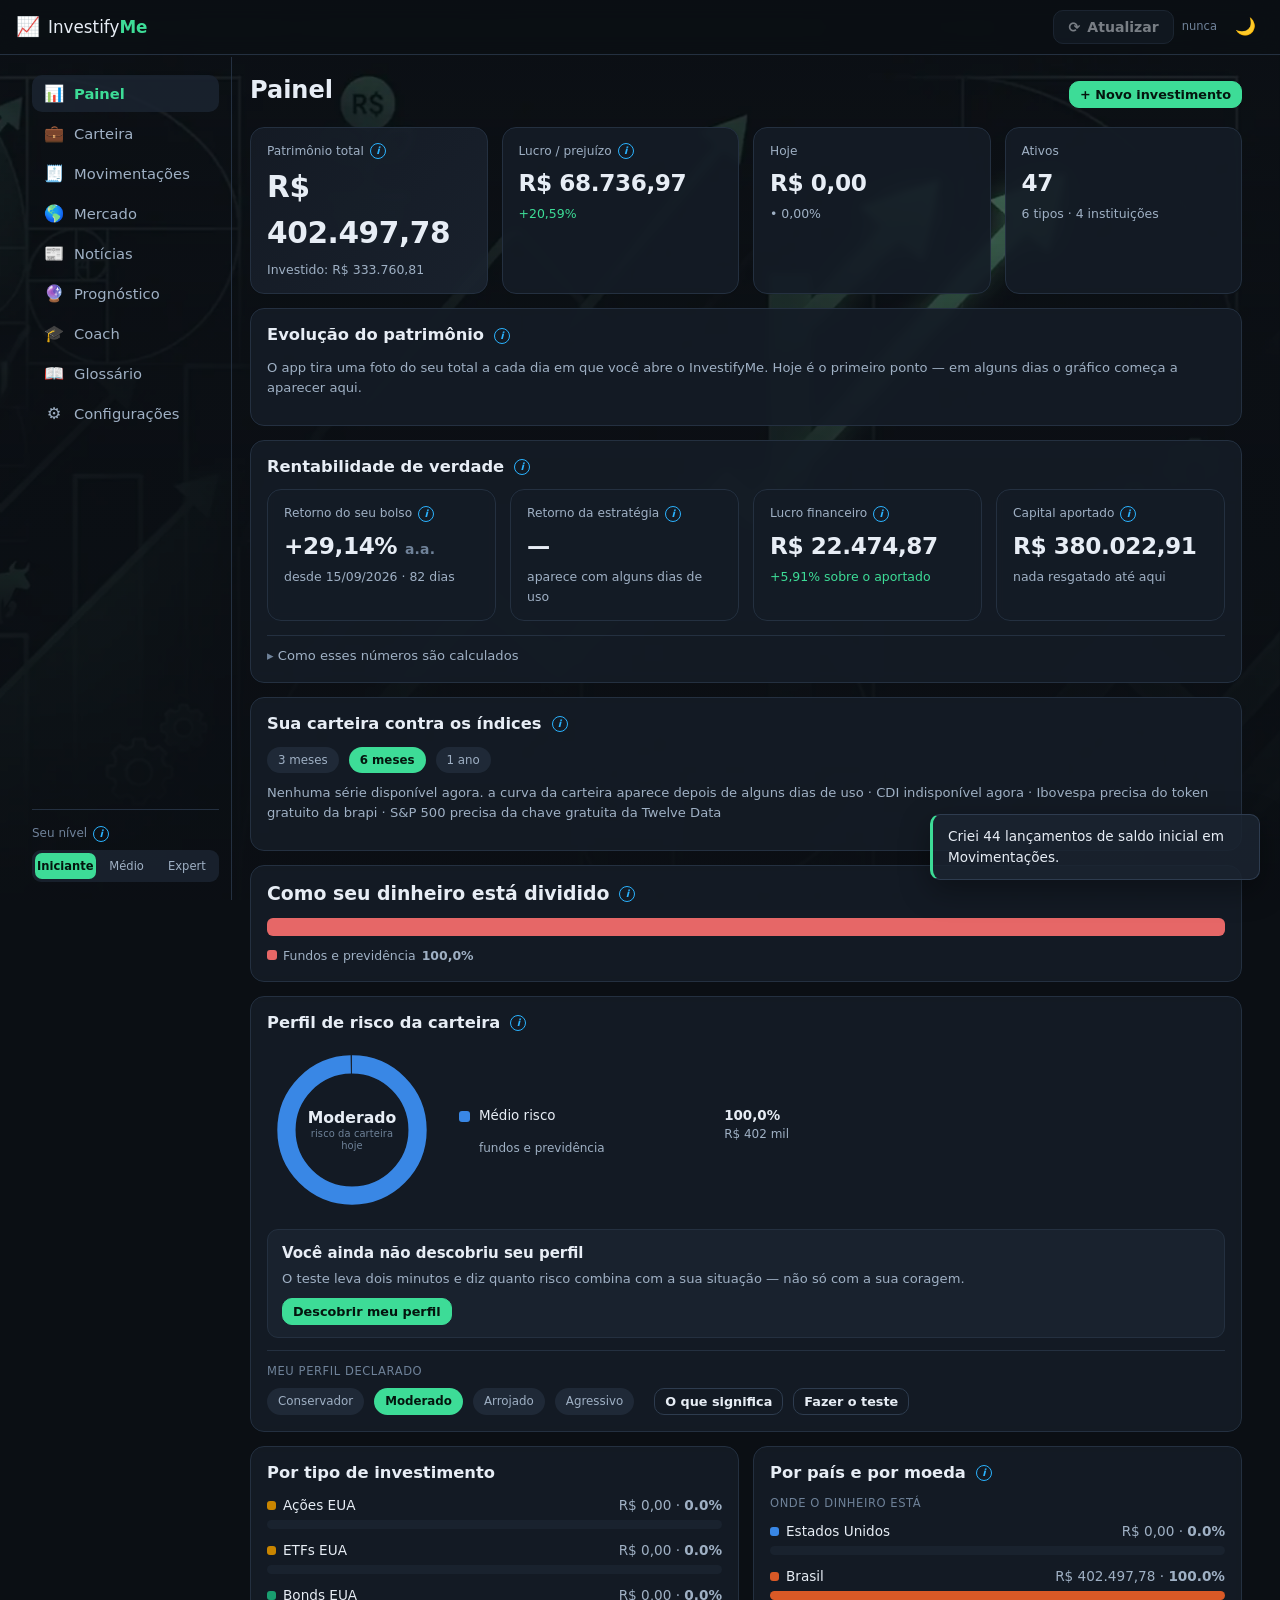
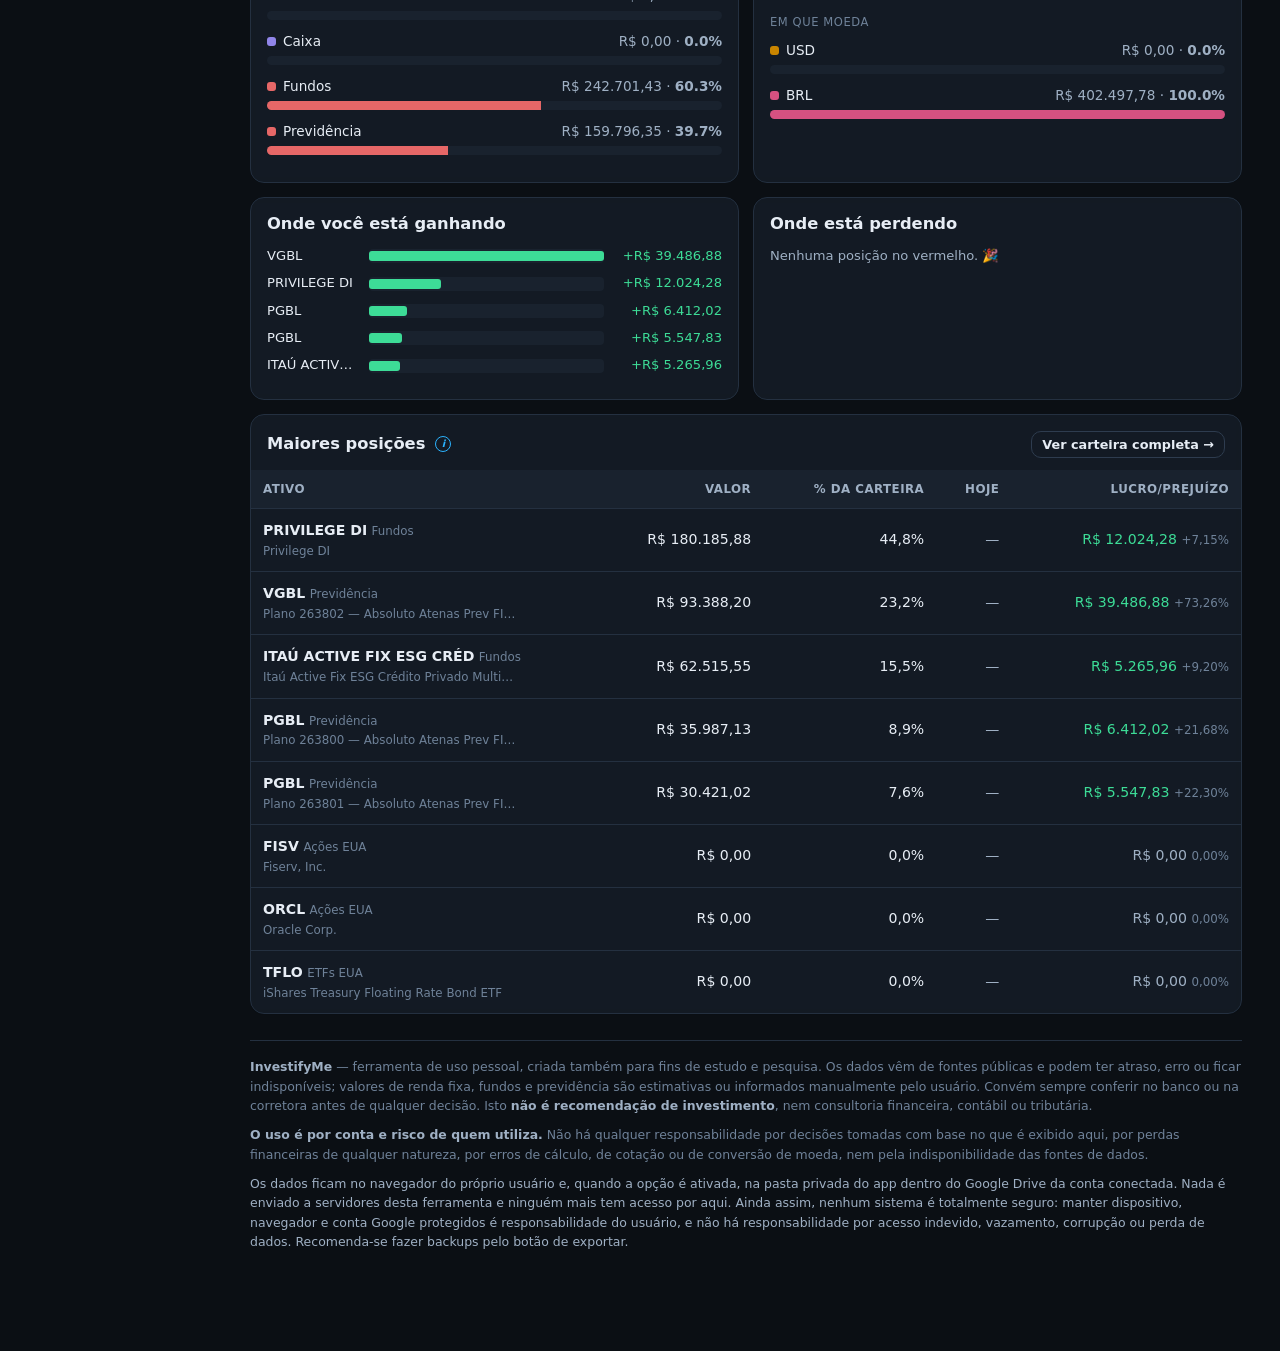
==== InvestifyMe-local.html @ e695487f "Add files via upload" ====
<!DOCTYPE html>
<html lang="pt-BR">
<head>
<meta charset="utf-8">
<meta name="viewport" content="width=device-width, initial-scale=1, viewport-fit=cover">
<title>InvestifyMe (local) — seu gerenciador de investimentos</title>
<meta name="description" content="Gerenciador pessoal de investimentos Brasil + EUA com cotações públicas, prognóstico e coach de educação financeira.">
<meta name="theme-color" content="#0d1117">
<link rel="icon" href="data:image/svg+xml,<svg xmlns='http://www.w3.org/2000/svg' viewBox='0 0 100 100'><text y='.9em' font-size='90'>📈</text></svg>">
<style>
/* ============ InvestifyMe — estilo ============ */
:root{
  --bg:#0b0f14; --bg2:#121821; --card:#151c26; --card2:#1b2430;
  --line:#243040; --line2:#2e3c4f;
  --txt:#e7edf5; --txt2:#9fb0c4; --txt3:#6f8299;
  --accent:#3ddc97; --accent2:#2bb3ff; --warn:#ffb84d; --down:#ff6b6b; --up:#3ddc97;
  --chip:#1f2937;
  --shadow:0 10px 30px rgba(0,0,0,.35);
  --r:14px;
  --maxw:1240px;
  /* paleta categórica validada (modo escuro) */
  --s1:#3987e5; --s2:#d95926; --s3:#199e70; --s4:#c98500;
  --s5:#d55181; --s6:#008300; --s7:#9085e9; --s8:#e66767;
  /* escala ordinal de risco: um matiz só, do mais calmo ao mais agitado
     (nenhum passo mais escuro que o degrau 600, para não sumir no fundo escuro) */
  --r1:#86b6ef; --r2:#5598e7; --r3:#3987e5; --r4:#256abf; --r5:#184f95;
  --grid:#26313f;
}
html[data-theme="light"]{
  --bg:#f2f5f9; --bg2:#ffffff; --card:#ffffff; --card2:#f6f9fc;
  --line:#e2e8f0; --line2:#cfd9e6;
  --txt:#14202e; --txt2:#51637a; --txt3:#7c8ea6;
  --accent:#0ea371; --accent2:#1573d8; --warn:#c77700; --down:#d63c3c; --up:#0ea371;
  --chip:#eef2f7;
  --shadow:0 8px 24px rgba(20,40,70,.08);
  /* paleta categórica validada (modo claro) */
  --s1:#2a78d6; --s2:#eb6834; --s3:#1baf7a; --s4:#eda100;
  --s5:#e87ba4; --s6:#008300; --s7:#4a3aa7; --s8:#e34948;
  /* escala ordinal de risco no modo claro: nenhum passo mais claro que o degrau 250 */
  --r1:#86b6ef; --r2:#5598e7; --r3:#2a78d6; --r4:#1c5cab; --r5:#104281;
  --grid:#e6ebf2;
}
*{box-sizing:border-box}
html,body{margin:0;padding:0}
body{
  background:var(--bg); color:var(--txt);
  font-family:"Inter",system-ui,-apple-system,"Segoe UI",Roboto,"Helvetica Neue",Arial,sans-serif;
  font-size:15px; line-height:1.55; -webkit-font-smoothing:antialiased;
}
h1,h2,h3,h4{margin:0 0 .4em; line-height:1.25; font-weight:650}
h1{font-size:1.5rem} h2{font-size:1.18rem} h3{font-size:1.02rem}
p{margin:0 0 .8em}
a{color:var(--accent2)}
.hidden{display:none !important}
.muted{color:var(--txt2)}
.small{font-size:.82rem}
.tiny{font-size:.75rem}
.mono{font-variant-numeric:tabular-nums}
.up{color:var(--up)} .down{color:var(--down)} .neutral{color:var(--txt2)}

/* ---------- topo ---------- */
.topbar{
  position:sticky; top:0; z-index:50; display:flex; align-items:center; gap:14px;
  padding:10px 16px; background:rgba(11,15,20,.88); backdrop-filter:blur(10px);
  border-bottom:1px solid var(--line);
}
html[data-theme="light"] .topbar{background:rgba(255,255,255,.9)}
.brand{display:flex; align-items:center; gap:8px; font-size:1.05rem; white-space:nowrap}
.brand-mark{font-size:1.2rem}
.brand-name b{color:var(--accent)}
.topbar-quotes{display:flex; gap:14px; flex:1; overflow-x:auto; scrollbar-width:none; padding:2px 0}
.topbar-quotes::-webkit-scrollbar{display:none}
.tq{display:flex; align-items:baseline; gap:6px; white-space:nowrap; font-size:.82rem}
.tq b{font-weight:600; color:var(--txt)}
.tq .v{font-variant-numeric:tabular-nums}
.topbar-actions{display:flex; align-items:center; gap:10px; margin-left:auto}
.refresh-box{display:flex; align-items:center; gap:8px}
.refresh-time{font-size:.72rem; color:var(--txt3); white-space:nowrap}
.refresh-icon{display:inline-block}
.spinning .refresh-icon{animation:spin .9s linear infinite}
@keyframes spin{to{transform:rotate(360deg)}}

/* ---------- botões ---------- */
.btn{
  border:1px solid var(--line2); background:var(--card2); color:var(--txt);
  padding:8px 14px; border-radius:10px; cursor:pointer; font-size:.88rem; font-weight:550;
  display:inline-flex; align-items:center; gap:7px; transition:.15s; font-family:inherit;
}
.btn:hover{border-color:var(--accent); color:var(--accent)}
.btn.primary{background:var(--accent); border-color:var(--accent); color:#04150e}
.btn.primary:hover{filter:brightness(1.08); color:#04150e}
.btn.ghost{background:transparent}
.btn.danger{color:var(--down); border-color:transparent}
.btn.danger:hover{border-color:var(--down)}
.btn.sm{padding:5px 10px; font-size:.8rem}
.btn:disabled{opacity:.5; cursor:not-allowed}
.icon-btn{
  border:none; background:transparent; color:var(--txt2); cursor:pointer;
  font-size:1.05rem; padding:6px 8px; border-radius:9px; line-height:1;
}
.icon-btn:hover{background:var(--card2); color:var(--txt)}

/* ---------- layout ---------- */
.shell{display:flex; gap:0; max-width:var(--maxw); margin:0 auto; width:100%}
.sidenav{
  width:212px; flex:none; padding:18px 12px; position:sticky; top:57px; align-self:flex-start;
  height:calc(100vh - 57px); display:flex; flex-direction:column; gap:3px; border-right:1px solid var(--line);
}
.nav-item{
  display:flex; align-items:center; gap:10px; width:100%; text-align:left;
  background:transparent; border:none; color:var(--txt2); padding:9px 12px; border-radius:10px;
  cursor:pointer; font-size:.92rem; font-family:inherit; font-weight:500;
}
.nav-item span{font-size:1.02rem; width:20px; text-align:center}
.nav-item:hover{background:var(--card2); color:var(--txt)}
.nav-item.active{background:var(--card2); color:var(--accent); font-weight:650}
.nav-foot{margin-top:auto; padding-top:14px; border-top:1px solid var(--line)}
.level-label{font-size:.75rem; color:var(--txt3); margin-bottom:7px; display:flex; align-items:center; gap:6px}
.seg{display:flex; background:var(--card2); border-radius:9px; padding:3px; gap:2px}
.seg button{
  flex:1; border:none; background:transparent; color:var(--txt2); font-size:.72rem;
  padding:6px 2px; border-radius:7px; cursor:pointer; font-family:inherit;
}
.seg button.active{background:var(--accent); color:#04150e; font-weight:650}
.nav-backdrop{display:none}
.content{flex:1; min-width:0; padding:20px 18px 90px}

/* ---------- cartões ---------- */
.card{background:var(--card); border:1px solid var(--line); border-radius:var(--r); padding:16px; margin-bottom:14px}
.card.pad0{padding:0; overflow:hidden}
.card-head{display:flex; align-items:center; gap:10px; margin-bottom:12px; flex-wrap:wrap}
.card-head h2,.card-head h3{margin:0}
.card-head .spacer{flex:1}
.grid{display:grid; gap:14px}
.g2{grid-template-columns:repeat(2,1fr)}
.g3{grid-template-columns:repeat(3,1fr)}
.g4{grid-template-columns:repeat(4,1fr)}
.row{display:flex; gap:10px; flex-wrap:wrap; align-items:center}

/* KPI */
.kpi{background:var(--card); border:1px solid var(--line); border-radius:var(--r); padding:14px 16px}
.kpi .lbl{font-size:.76rem; color:var(--txt2); display:flex; align-items:center; gap:6px; margin-bottom:5px}
.kpi .val{font-size:1.45rem; font-weight:680; font-variant-numeric:tabular-nums; letter-spacing:-.4px}
.kpi .sub{font-size:.78rem; color:var(--txt2); margin-top:3px; font-variant-numeric:tabular-nums}
.kpi.hero{background:linear-gradient(135deg,var(--card),var(--card2))}
.kpi.hero .val{font-size:clamp(1.35rem,2.4vw,1.85rem)}
.kpi .val{overflow-wrap:anywhere}

/* chips / badges */
.chip{
  display:inline-flex; align-items:center; gap:5px; background:var(--chip); color:var(--txt2);
  border-radius:999px; padding:3px 10px; font-size:.74rem; border:1px solid transparent;
}
.chip.on{background:var(--accent); color:#04150e; font-weight:650}
.chip.click{cursor:pointer}
.chip.click:hover{border-color:var(--accent)}
.badge{font-size:.68rem; padding:2px 7px; border-radius:6px; background:var(--chip); color:var(--txt2); font-weight:600}
.badge.est{background:rgba(255,184,77,.15); color:var(--warn)}
.badge.live{background:rgba(61,220,151,.14); color:var(--up)}
.badge.man{background:rgba(43,179,255,.14); color:var(--accent2)}

/* tabelas */
.tbl-wrap{overflow-x:auto}
table{width:100%; border-collapse:collapse; font-size:.88rem}
th{
  text-align:right; font-weight:600; color:var(--txt2); font-size:.74rem; text-transform:uppercase;
  letter-spacing:.04em; padding:10px 12px; border-bottom:1px solid var(--line); white-space:nowrap; background:var(--card2);
}
th:first-child,td:first-child{text-align:left}
td{padding:11px 12px; border-bottom:1px solid var(--line); text-align:right; font-variant-numeric:tabular-nums; white-space:nowrap}
tbody tr:hover{background:var(--card2)}
tbody tr:last-child td{border-bottom:none}
.t-main{font-weight:650; color:var(--txt)}
.t-sub{font-size:.74rem; color:var(--txt3); font-variant-numeric:normal}
tr.group-row td{background:var(--card2); font-weight:650; color:var(--txt)}

/* formulários */
label.f{display:block; margin-bottom:12px}
label.f .lb{display:flex; align-items:center; gap:6px; font-size:.78rem; color:var(--txt2); margin-bottom:5px}
input,select,textarea{
  width:100%; background:var(--bg2); border:1px solid var(--line2); color:var(--txt);
  padding:9px 11px; border-radius:9px; font-size:.9rem; font-family:inherit;
}
html[data-theme="light"] input,html[data-theme="light"] select,html[data-theme="light"] textarea{background:#fff}
input:focus,select:focus,textarea:focus{outline:none; border-color:var(--accent)}
input[type=range]{padding:0; border:none; background:transparent; accent-color:var(--accent)}
.hint{font-size:.74rem; color:var(--txt3); margin-top:4px}
.fgrid{display:grid; gap:0 14px; grid-template-columns:1fr 1fr}
.fgrid.f3{grid-template-columns:1fr 1fr 1fr}
.f-actions{display:flex; gap:10px; justify-content:flex-end; margin-top:6px; flex-wrap:wrap}

/* autocomplete */
.ac-wrap{position:relative}
.ac-list{
  position:absolute; z-index:30; left:0; right:0; top:100%; margin-top:4px; max-height:260px; overflow-y:auto;
  background:var(--card2); border:1px solid var(--line2); border-radius:11px; box-shadow:var(--shadow);
}
.ac-item{padding:8px 12px; cursor:pointer; display:flex; gap:10px; align-items:center; font-size:.86rem}
.ac-item:hover,.ac-item.sel{background:var(--accent); color:#04150e}
.ac-item .ac-t{font-weight:700; min-width:64px}
.ac-item .ac-n{color:var(--txt2); font-size:.8rem; overflow:hidden; text-overflow:ellipsis; white-space:nowrap}
.ac-item:hover .ac-n,.ac-item.sel .ac-n{color:#04150e; opacity:.75}

/* info (i) */
.info-dot{
  display:inline-flex; align-items:center; justify-content:center; width:16px; height:16px;
  border-radius:50%; border:1px solid var(--accent2); color:var(--accent2); background:transparent;
  font-size:.62rem; font-weight:800; cursor:pointer; font-family:inherit; padding:0; flex:none;
  line-height:1; font-style:italic;
}
.info-dot:hover{background:var(--accent2); color:#04150e}
.info-dot.seen{border-color:var(--line2); color:var(--txt3)}
.info-dot.seen:hover{border-color:var(--accent2); background:transparent; color:var(--accent2)}

/* modais */
.modal-wrap{
  position:fixed; inset:0; z-index:100; background:rgba(3,6,10,.6); backdrop-filter:blur(3px);
  display:flex; align-items:center; justify-content:center; padding:16px;
}
.modal{
  background:var(--card); border:1px solid var(--line2); border-radius:16px; box-shadow:var(--shadow);
  width:100%; max-width:440px; max-height:88vh; display:flex; flex-direction:column;
}
.modal-lg{max-width:680px}
.modal-head{display:flex; align-items:center; gap:10px; padding:14px 16px; border-bottom:1px solid var(--line)}
.modal-head h3{flex:1; margin:0}
.modal-body{padding:16px; overflow-y:auto}
.modal-foot{padding:12px 16px; border-top:1px solid var(--line); display:flex; gap:10px; justify-content:flex-end}
.modal-info .modal-body{font-size:.92rem}
.lvl-tag{font-size:.7rem; color:var(--txt3); text-transform:uppercase; letter-spacing:.05em; margin-bottom:6px}

/* toasts */
#toasts{position:fixed; bottom:20px; right:20px; z-index:200; display:flex; flex-direction:column; gap:8px}
.toast{
  background:var(--card2); border:1px solid var(--line2); border-left:3px solid var(--accent);
  padding:11px 15px; border-radius:10px; font-size:.85rem; box-shadow:var(--shadow); max-width:330px;
  animation:slideIn .25s ease;
}
.toast.err{border-left-color:var(--down)}
.toast.warn{border-left-color:var(--warn)}
@keyframes slideIn{from{transform:translateX(20px); opacity:0}}

/* barras de alocação */
.bar{height:9px; border-radius:6px; background:var(--card2); overflow:hidden; display:flex}
.bar i{display:block; height:100%}
.alloc-row{display:grid; grid-template-columns:1fr auto; gap:4px 12px; align-items:center; margin-bottom:11px}
.alloc-row .nm{font-size:.85rem; display:flex; align-items:center; gap:7px}
.alloc-row .vl{font-size:.85rem; font-variant-numeric:tabular-nums; color:var(--txt2)}
.alloc-row .bar{grid-column:1/-1}
.dot{width:9px; height:9px; border-radius:3px; flex:none}

/* coach */
.coach-grid{display:grid; grid-template-columns:230px 1fr; gap:16px; align-items:start}
.coach-list{background:var(--card); border:1px solid var(--line); border-radius:var(--r); padding:8px; position:sticky; top:72px; max-height:calc(100vh - 100px); overflow-y:auto}
.coach-list button{
  display:flex; gap:9px; align-items:center; width:100%; text-align:left; background:transparent; border:none;
  color:var(--txt2); padding:8px 10px; border-radius:9px; cursor:pointer; font-size:.85rem; font-family:inherit;
}
.coach-list button:hover{background:var(--card2); color:var(--txt)}
.coach-list button.active{background:var(--card2); color:var(--accent); font-weight:650}
.coach-list .done{color:var(--up)}
.lesson h2{margin-bottom:4px}
.lesson .lead{color:var(--txt2); margin-bottom:16px}
.lesson-body p{margin-bottom:.9em}
.lesson-body ul,.lesson-body ol{margin:0 0 1em; padding-left:1.2em}
.lesson-body li{margin-bottom:.4em}
.lesson-body h4{margin:1.2em 0 .4em; color:var(--accent)}
.callout{background:var(--card2); border-left:3px solid var(--accent2); padding:11px 14px; border-radius:0 10px 10px 0; margin:1em 0; font-size:.9rem}
.callout.warn{border-left-color:var(--warn)}
.callout b{color:var(--txt)}
.lesson-nav{display:flex; justify-content:space-between; gap:10px; margin-top:22px; padding-top:16px; border-top:1px solid var(--line)}
.progress{height:6px; background:var(--card2); border-radius:4px; overflow:hidden; margin:8px 0 14px}
.progress i{display:block; height:100%; background:var(--accent)}

/* glossário */
.gl-az{display:flex; flex-wrap:wrap; gap:4px; margin-bottom:14px}
.gl-az button{
  width:27px; height:27px; border-radius:7px; border:1px solid var(--line); background:var(--card2);
  color:var(--txt2); cursor:pointer; font-size:.74rem; font-family:inherit; padding:0;
}
.gl-az button:hover,.gl-az button.on{background:var(--accent); color:#04150e; border-color:var(--accent)}
.gl-az button:disabled{opacity:.3; cursor:default}
.gl-item{border-bottom:1px solid var(--line); padding:13px 0}
.gl-item:last-child{border-bottom:none}
.gl-item h4{margin:0 0 3px; font-size:.96rem; display:flex; align-items:center; gap:8px; flex-wrap:wrap}
.gl-item p{margin:0; font-size:.88rem; color:var(--txt2)}
.gl-letter{font-size:1.6rem; color:var(--accent); font-weight:700; margin:18px 0 2px}

/* mercado */
.mk-grid{display:grid; grid-template-columns:repeat(auto-fill,minmax(168px,1fr)); gap:11px}
.mk-card{background:var(--card2); border:1px solid var(--line); border-radius:11px; padding:11px 13px}
.mk-card .s{font-size:.78rem; color:var(--txt2); display:flex; justify-content:space-between; gap:6px}
.mk-card .p{font-size:1.08rem; font-weight:680; font-variant-numeric:tabular-nums; margin-top:3px}
.mk-card .c{font-size:.78rem; font-variant-numeric:tabular-nums}

.empty{text-align:center; padding:34px 18px; color:var(--txt2)}
.empty .ic{font-size:2.4rem; display:block; margin-bottom:8px; opacity:.7}

.footer{margin-top:26px; padding-top:16px; border-top:1px solid var(--line); font-size:.78rem; color:var(--txt3)}
.footer b{color:var(--txt2)}

.tabbar{display:none}
.only-mobile{display:none}

/* ---------- responsivo ---------- */
@media (max-width:1000px){
  .g4{grid-template-columns:repeat(2,1fr)}
  .coach-grid{grid-template-columns:1fr}
  .coach-list{position:static; max-height:none; display:flex; overflow-x:auto; gap:4px}
  .coach-list button{white-space:nowrap; width:auto}
}
@media (max-width:760px){
  body{font-size:14.5px}
  .only-desktop{display:none}
  .only-mobile{display:inline-flex}
  .topbar{padding:9px 12px; gap:9px; flex-wrap:wrap}
  .topbar-quotes{order:5; width:100%; flex:0 0 100%; margin-top:2px}
  .content{padding:14px 12px 96px}
  .g2,.g3,.g4{grid-template-columns:1fr}
  .fgrid,.fgrid.f3{grid-template-columns:1fr}
  .sidenav{
    position:fixed; left:0; top:0; bottom:0; height:100%; z-index:90; background:var(--bg2);
    transform:translateX(-102%); transition:transform .22s ease; width:248px; padding-top:18px;
  }
  .sidenav.open{transform:none; box-shadow:var(--shadow)}
  .nav-backdrop{display:block; position:fixed; inset:0; background:rgba(0,0,0,.5); z-index:80; opacity:0; pointer-events:none; transition:.2s}
  .nav-backdrop.on{opacity:1; pointer-events:auto}
  .tabbar{
    display:flex; position:fixed; bottom:0; left:0; right:0; z-index:70; background:var(--bg2);
    border-top:1px solid var(--line); padding:6px 4px calc(6px + env(safe-area-inset-bottom));
  }
  .tab{
    flex:1; background:transparent; border:none; color:var(--txt3); font-size:.66rem; font-family:inherit;
    display:flex; flex-direction:column; align-items:center; gap:2px; padding:5px 2px; cursor:pointer;
  }
  .tab span{font-size:1.15rem}
  .tab.active{color:var(--accent)}
  #toasts{left:12px; right:12px; bottom:76px}
  .toast{max-width:none}
  table{font-size:.84rem}
  th,td{padding:9px 8px}
}
@media print{.sidenav,.tabbar,.topbar-actions{display:none}}

/* ---------- gráficos ---------- */
.viz{width:100%; overflow:visible}
.viz text{font-family:inherit}
.viz .ax{fill:var(--txt3); font-size:10.5px}
.viz .gl{stroke:var(--grid); stroke-width:1}
.viz .lbl{fill:var(--txt2); font-size:11px}
.viz .val{fill:var(--txt); font-size:11.5px; font-weight:650; font-variant-numeric:tabular-nums; paint-order:stroke; stroke:var(--card); stroke-width:3px; stroke-linejoin:round}
.legend{display:flex; flex-wrap:wrap; gap:8px 16px; margin-top:10px; font-size:.78rem; color:var(--txt2)}
.legend span{display:inline-flex; align-items:center; gap:6px}
.legend i{width:10px; height:10px; border-radius:3px; display:inline-block}
.stack{display:flex; height:18px; border-radius:6px; overflow:hidden; gap:2px; background:transparent}
.stack i{display:block; height:100%; border-radius:3px}
.tbl-toggle{font-size:.76rem; color:var(--txt3); background:none; border:none; cursor:pointer; text-decoration:underline; padding:0; font-family:inherit}

/* termos clicáveis dentro dos textos do Coach */
.lesson-body i[data-info], .callout i[data-info]{
  font-style:normal; color:var(--accent2); border-bottom:1px dashed var(--accent2); cursor:pointer;
}
.lesson-body i[data-info]:hover{background:rgba(43,179,255,.12)}
.viz-div{margin-top:4px}
details summary{outline:none}
details[open] summary{margin-bottom:8px}

td.wrap,th.wrap{white-space:normal}
.status-tbl td{vertical-align:top}
@media (max-width:760px){
  .status-tbl, .status-tbl tbody, .status-tbl tr, .status-tbl td{display:block; width:100%}
  .status-tbl td{text-align:left; border-bottom:none; padding:2px 0}
  .status-tbl tr{border-bottom:1px solid var(--line); padding:10px 0}
}

.sub-lbl{font-size:.72rem; text-transform:uppercase; letter-spacing:.05em; color:var(--txt3); margin:2px 0 8px}

/* primeira coluna da carteira não pode empurrar a tabela */
td:first-child{max-width:270px}
td:first-child .t-sub{overflow:hidden; text-overflow:ellipsis; white-space:nowrap; max-width:260px}

/* ---------- tela de senha ---------- */
.lock-wrap{
  position:fixed; inset:0; z-index:300; background:var(--bg);
  display:flex; align-items:center; justify-content:center; padding:24px;
}
.lock-box{
  background:var(--card); border:1px solid var(--line2); border-radius:18px; padding:30px 26px;
  width:100%; max-width:370px; text-align:center; box-shadow:var(--shadow);
}
.lock-mark{font-size:2.2rem; margin-bottom:6px}
.lock-box h2{margin-bottom:8px; font-size:1.3rem}
.lock-box h2 b{color:var(--accent)}
.lock-box input[type=password]{text-align:center; font-size:1rem; padding:11px}

/* ---------- carteira em cartões (celular) ---------- */
.grp-head{
  display:flex; justify-content:space-between; align-items:baseline; gap:10px;
  margin:16px 2px 8px; font-size:.86rem; font-weight:650; color:var(--txt);
}
.grp-head .mono{font-variant-numeric:tabular-nums; font-weight:600; color:var(--txt2); font-size:.82rem}
.ativo-card{
  background:var(--card); border:1px solid var(--line); border-radius:12px;
  padding:11px 13px; margin-bottom:9px;
}
.ac-l1{display:flex; align-items:center; gap:7px}
.ac-tk{font-weight:700; font-size:.98rem}
.ac-vl{margin-left:auto; font-weight:680; font-variant-numeric:tabular-nums}
.ac-l2{margin:2px 0 7px; overflow:hidden; text-overflow:ellipsis; white-space:nowrap}
.ac-l3,.ac-l4{display:flex; justify-content:space-between; align-items:center; gap:10px; font-size:.82rem}
.ac-l4{margin-top:7px; padding-top:7px; border-top:1px solid var(--line)}
.ac-btns{display:flex; gap:2px; margin-right:-6px}
.ac-btns .icon-btn{padding:5px 7px; font-size:.95rem}
.mini-linha{
  display:flex; justify-content:space-between; gap:10px; padding:7px 0;
  border-bottom:1px solid var(--line); font-size:.86rem;
}
.mini-linha:last-of-type{border-bottom:none}

/* ---------- blocos dobráveis (celular) ---------- */
details.dobra{padding:0}
details.dobra > summary{
  list-style:none; cursor:pointer; display:flex; align-items:center; gap:8px; padding:14px 16px;
}
details.dobra > summary::-webkit-details-marker{display:none}
details.dobra > summary h3{margin:0; font-size:1rem}
details.dobra > summary .seta{margin-left:auto; color:var(--txt3); transition:.2s}
details.dobra[open] > summary .seta{transform:rotate(180deg)}
details.dobra .dobra-corpo{padding:0 16px 16px}

@media (max-width:760px){
  /* 4 números do topo em 2x2, com o patrimônio ocupando a linha inteira */
  .grid.g4{grid-template-columns:1fr 1fr; gap:10px}
  .grid.g4 .kpi.hero{grid-column:1 / -1}
  .kpi{padding:11px 13px}
  .kpi .val{font-size:1.15rem}
  .kpi.hero .val{font-size:1.75rem}
  .grid.g3{grid-template-columns:1fr 1fr; gap:10px}
  .card{padding:14px; margin-bottom:11px}
  .card-head h1{font-size:1.3rem}
  .content{padding:12px 12px 100px}
  .viz{min-height:200px}
  .legend{font-size:.8rem; gap:6px 12px}
  .alloc-row .nm,.alloc-row .vl{font-size:.83rem}
  .tabbar .tab{font-size:.62rem}
}

/* ---------- busca no Coach ---------- */
.busca-coach{display:flex; gap:8px; align-items:center; margin:10px 0 16px}
.busca-coach input{flex:1}
mark{background:rgba(61,220,151,.28); color:var(--txt); border-radius:3px; padding:0 2px}
html[data-theme="light"] mark{background:rgba(14,163,113,.22)}
.res-item{padding:11px 0; border-bottom:1px solid var(--line); cursor:pointer}
.res-item:last-child{border-bottom:none}
.res-item:hover .res-t{color:var(--accent)}
.res-t{font-weight:650; font-size:.93rem; display:flex; align-items:center; gap:7px; flex-wrap:wrap}
.res-x{font-size:.84rem; color:var(--txt2); margin-top:3px}

/* ---------- fundo decorativo ---------- */
html{background:var(--bg)}
body{background:transparent}
body::before{
  content:''; position:fixed; inset:0; z-index:-2; pointer-events:none;
  background-image:url("[data-uri]");
  background-position:center top; background-size:cover; background-repeat:no-repeat;
}
body::after{
  content:''; position:fixed; inset:0; z-index:-1; pointer-events:none;
  background:linear-gradient(180deg, rgba(11,15,20,.42) 0%, rgba(11,15,20,.74) 38%, rgba(11,15,20,.90) 100%);
}
html[data-theme="light"] body::before{opacity:.14}
html[data-theme="light"] body::after{
  background:linear-gradient(180deg, rgba(242,245,249,.80) 0%, rgba(242,245,249,.92) 45%, rgba(242,245,249,.97) 100%);
}
html.sem-fundo body::before{display:none}
html.sem-fundo body::after{display:none}

/* cartões levemente translúcidos, para o fundo aparecer sem atrapalhar a leitura */
:root{
  --card:rgba(21,28,38,.90); --card2:rgba(27,36,48,.88);
}
html[data-theme="light"]{
  --card:rgba(255,255,255,.93); --card2:rgba(246,249,252,.92);
}
.card, .kpi{backdrop-filter:blur(3px)}
@media (max-width:760px){ .card, .kpi{backdrop-filter:none} }
.lock-box{backdrop-filter:blur(8px)}

/* ---------- fita rolante (painel de bolsa) ---------- */
.fita{
  flex:1; min-width:0; overflow:hidden; position:relative; height:26px; display:flex; align-items:center;
  -webkit-mask-image:linear-gradient(90deg, transparent 0, #000 3%, #000 97%, transparent 100%);
          mask-image:linear-gradient(90deg, transparent 0, #000 3%, #000 97%, transparent 100%);
}
.fita-trilho{
  display:flex; width:max-content; animation-name:correFita; animation-timing-function:linear;
  animation-iteration-count:infinite; will-change:transform;
}
.fita:hover .fita-trilho, .fita:active .fita-trilho{animation-play-state:paused}
@keyframes correFita{ from{transform:translateX(0)} to{transform:translateX(-50%)} }
@media (prefers-reduced-motion:reduce){ .fita-trilho{animation:none} .fita{overflow-x:auto} }
.fita-bloco{display:flex; align-items:center; gap:22px; padding-right:22px}
.fi{
  display:inline-flex; align-items:center; gap:6px; white-space:nowrap; font-size:.8rem;
  color:var(--txt2); text-decoration:none;
}
.fi b{color:var(--txt); font-weight:650; letter-spacing:.02em}
.fi-v{font-variant-numeric:tabular-nums; color:var(--txt)}
.fi-not{color:var(--txt2); max-width:none}
.fi-not:hover{color:var(--accent)}
.fi-tag{
  font-size:.68rem; color:var(--accent2); border:1px solid var(--line2); border-radius:5px;
  padding:1px 6px; margin-right:2px;
}

/* ---------- notícias ---------- */
.not-item{
  display:block; padding:13px 16px; border-bottom:1px solid var(--line); text-decoration:none; color:inherit;
}
.not-item:last-child{border-bottom:none}
.not-item:hover{background:var(--card2)}
.not-top{display:flex; align-items:center; gap:8px; margin-bottom:4px}
.not-tit{font-weight:600; font-size:.95rem; line-height:1.35}
.not-item:hover .not-tit{color:var(--accent)}
.not-res{font-size:.83rem; color:var(--txt2); margin-top:3px}

@media (max-width:760px){
  .fita{order:5; flex:0 0 100%; width:100%; height:24px; margin-top:2px}
  .fi{font-size:.76rem}
  .not-tit{font-size:.9rem}
}

/* aviso de carteira publicada mais nova */
.aviso-versao{
  display:flex; align-items:center; gap:12px; flex-wrap:wrap;
  background:var(--card2); border:1px solid var(--accent2); border-radius:12px;
  padding:12px 14px; margin-bottom:14px; font-size:.88rem;
}
.aviso-versao span{flex:1; min-width:220px}
.not-hora{color:var(--txt3)}

/* olhinho para revelar a senha */
.senha-wrap{position:relative; display:block}
.senha-wrap input{padding-right:42px}
.olho{
  position:absolute; right:4px; top:50%; transform:translateY(-50%);
  background:none; border:none; cursor:pointer; font-size:1rem; line-height:1;
  padding:6px 8px; border-radius:8px; opacity:.75;
}
.olho:hover{opacity:1; background:var(--card2)}
.lock-box .senha-wrap input{text-align:center; padding-right:42px; padding-left:42px}

/* ---------- gráficos de linha ---------- */
.viz-tempo{position:relative}
.viz-tempo .viz-svg{width:100%; height:auto; display:block}
.viz-balao{
  position:absolute; top:2px; transform:translateX(-50%); pointer-events:none; z-index:3;
  background:var(--card2); border:1px solid var(--line2); border-radius:8px; padding:4px 9px;
  font-size:.78rem; white-space:nowrap; box-shadow:var(--shadow);
}
.viz-balao b{font-variant-numeric:tabular-nums}
.viz-balao span{color:var(--txt3); margin-left:5px}
.graf-topo{display:flex; justify-content:space-between; align-items:flex-start; gap:14px; flex-wrap:wrap; margin-bottom:10px}
.graf-preco{font-size:1.5rem; font-weight:680; font-variant-numeric:tabular-nums; line-height:1.1}
.graf-lados{text-align:right; line-height:1.6}
.spark{display:block}
.spark-vazio{color:var(--txt3)}
.c-spark{width:86px}
.ac-spark{margin:6px 0 2px}
.lnk-ativo{
  background:none; border:none; padding:0; cursor:pointer; color:inherit; font:inherit;
  display:inline-flex; align-items:center; gap:5px;
}
.lnk-ativo:hover .t-main, .lnk-ativo:hover .ac-tk{color:var(--accent); text-decoration:underline}
.menu-acoes{display:flex; flex-direction:column; gap:8px; margin-top:6px}
.menu-acoes .btn{justify-content:flex-start}

/* tabela da carteira mais compacta, para caber sem rolagem */
.tbl-carteira th, .tbl-carteira td{padding:9px 9px}
.tbl-carteira td:first-child{max-width:230px}
.tbl-carteira .t-sub{font-size:.72rem}
@media (max-width:1100px){ .c-spark{display:none} }
.tag-assunto{
  font-size:.66rem; color:var(--txt2); background:var(--chip); border-radius:5px;
  padding:1px 6px; margin-left:2px; white-space:nowrap;
}
.chip .tiny{opacity:.7; font-weight:600}

/* linha inteira clicável */
tr.linha-click{cursor:pointer}
tr.linha-click:hover{background:var(--card2)}
tr.linha-click:active{background:var(--line)}
.ativo-card.linha-click{cursor:pointer}
.ativo-card.linha-click:active{border-color:var(--accent)}
.ac-toque{white-space:nowrap}

/* cards da aba Mercado que abrem gráfico ao clique */
.mk-card.click{cursor:pointer; transition:border-color .12s, background .12s, transform .12s}
.mk-card.click:hover{border-color:var(--accent); background:var(--card)}
.mk-card.click:active{transform:scale(.985); background:var(--line)}
.mk-card .mk-dir{display:inline-flex; align-items:center; gap:5px}
.mk-lupa{opacity:.35; font-size:.8rem; transition:opacity .12s}
.mk-card.click:hover .mk-lupa{opacity:1}

/* ---------- rosca de risco (painel) ---------- */
.rosca-wrap{display:flex; gap:22px; align-items:center; flex-wrap:wrap}
.rosca-graf{position:relative; width:170px; height:170px; flex:0 0 auto}
.viz-rosca{width:100%; height:100%; display:block}
.viz-rosca circle{transition:stroke-dashoffset .5s ease}
.rosca-centro{position:absolute; inset:0; display:flex; flex-direction:column;
  align-items:center; justify-content:center; text-align:center; pointer-events:none; padding:0 34px}
.rosca-centro .rc-t{font-size:.98rem; font-weight:700; line-height:1.1}
.rosca-centro .rc-s{font-size:.62rem; color:var(--txt3); margin-top:2px; line-height:1.2; letter-spacing:.01em}
.rosca-legenda{flex:0 1 330px; min-width:240px; display:flex; flex-direction:column; gap:9px}
.rl-item{display:grid; grid-template-columns:11px 1fr auto; gap:0 9px; align-items:baseline}
.rl-item i{width:11px; height:11px; border-radius:3px; display:block; align-self:center}
.rl-n{font-size:.84rem}
.rl-v{font-size:.84rem; font-variant-numeric:tabular-nums; font-weight:660}
.rl-x{grid-column:3; text-align:right; line-height:1.2}
.rl-d{grid-column:2; line-height:1.2}

/* ---------- medidor linear de risco ---------- */
.escala{margin:14px 0 4px}
.esc-trilho{position:relative; display:flex; height:11px; border-radius:6px; overflow:visible}
.esc-trilho i{display:block; height:11px}
.esc-trilho i:first-child{border-radius:6px 0 0 6px}
.esc-trilho i:last-child{border-radius:0 6px 6px 0}
.esc-marca{position:absolute; top:-7px; transform:translateX(-50%); display:flex; flex-direction:column; align-items:center}
.esc-marca b{background:var(--txt); color:var(--bg); font-size:.68rem; padding:2px 6px; border-radius:5px;
  font-variant-numeric:tabular-nums; box-shadow:var(--shadow)}
.esc-marca::after{content:''; width:2px; height:13px; background:var(--txt); margin-top:1px; border-radius:1px}
.esc-rot{display:flex; justify-content:space-between; margin-top:16px; font-size:.68rem; color:var(--txt3); gap:4px}
.esc-rot span{flex:1; text-align:center}
.esc-rot span:first-child{text-align:left}
.esc-rot span:last-child{text-align:right}

@media (max-width:560px){
  .rosca-wrap{gap:16px; justify-content:center}
  .rosca-graf{width:150px; height:150px}
  .rosca-legenda{flex-basis:100%}
}

/* ---------- perfil de investidor ---------- */
.perfil-comp{margin-top:14px; padding:12px 14px; border-radius:11px; border:1px solid var(--line); background:var(--card2)}
.perfil-comp b{display:block; margin-bottom:3px}
.perfil-comp p{margin:0; color:var(--txt2)}
.perfil-comp.acima{border-color:var(--warn); background:color-mix(in srgb, var(--warn) 9%, var(--card2))}
.perfil-comp.alinhado{border-color:var(--accent); background:color-mix(in srgb, var(--accent) 9%, var(--card2))}
.perfil-comp.abaixo{border-color:var(--accent2); background:color-mix(in srgb, var(--accent2) 9%, var(--card2))}
.perfil-comp.neutro .btn{margin-top:9px}

.perfil-cab{display:flex; align-items:center; gap:10px; flex-wrap:wrap; padding:12px 14px;
  border:1px solid var(--line); border-radius:11px; background:var(--card2)}
.pc-lbl{display:block; font-size:.72rem; color:var(--txt3); text-transform:uppercase; letter-spacing:.04em}
.pc-nome{display:block; font-size:1.18rem; font-weight:700; line-height:1.2}
.pc-org{display:block; margin-top:2px}

.perfil-frase{font-size:1.02rem; font-weight:600; margin:0 0 12px; line-height:1.35}
.perfil-linhas{display:flex; flex-direction:column; gap:9px}
.perfil-linhas > div{display:grid; grid-template-columns:132px 1fr; gap:10px; font-size:.88rem; align-items:baseline}
.pl-t{color:var(--txt3); font-size:.78rem; text-transform:uppercase; letter-spacing:.03em}
.card2-box{margin-top:14px; padding:14px; border:1px solid var(--line); border-radius:11px; background:var(--card2)}
.aviso-box{margin-top:14px; padding:12px 14px; border-radius:11px;
  border:1px solid var(--warn); background:color-mix(in srgb, var(--warn) 10%, var(--card2))}
.aviso-box p{margin:4px 0 0; color:var(--txt2)}

.perfil-resultado{text-align:center; padding:18px 10px 6px}
.pr-nome{font-size:1.9rem; font-weight:760; letter-spacing:-.01em}
.pr-frase{color:var(--txt2); margin-top:4px}
.pr-eixo{padding:12px 14px; border:1px solid var(--line); border-radius:11px; background:var(--card2)}
.pr-eixo .lbl{font-size:.78rem; color:var(--txt3); text-transform:uppercase; letter-spacing:.04em}
.pr-eixo p{margin:6px 0 0}

/* ---------- questionário ---------- */
.q-progresso{display:flex; align-items:center; gap:10px; margin:12px 0 18px}
.qp-trilho{flex:1; height:6px; border-radius:4px; background:var(--line); overflow:hidden}
.qp-trilho i{display:block; height:6px; background:var(--accent); transition:width .25s}
.q-grupo{margin:20px 0 4px; font-size:.96rem}
.q-bloco{padding:13px 14px; border:1px solid var(--line); border-radius:11px; background:var(--card2); margin-bottom:11px}
.q-bloco.pendente{border-left:3px solid var(--warn)}
.q-p{font-weight:620; margin-bottom:3px}
.q-ajuda{margin-bottom:9px}
.q-ops{display:flex; flex-direction:column; gap:6px}
.q-op{text-align:left; padding:9px 12px; border-radius:9px; border:1px solid var(--line2);
  background:var(--card); color:var(--txt); font:inherit; font-size:.86rem; cursor:pointer; transition:.12s}
.q-op:hover{border-color:var(--accent)}
.q-op.on{background:var(--accent); border-color:var(--accent); color:#04150e; font-weight:620}

/* ---------- movimentações ---------- */
.mov-tag{display:inline-flex; align-items:center; gap:5px; font-size:.8rem; font-weight:600; white-space:nowrap}
.mov-tag.g-dinheiro{color:var(--accent2)}
.mov-tag.g-ativo{color:var(--txt)}
.mov-tag.g-renda{color:var(--accent)}
.mov-tag.g-custo{color:var(--warn)}
.mov-tag.g-ajuste{color:var(--txt3)}
td.num, th.num{text-align:right}
.mov-lista{display:flex; flex-direction:column}
.mov-card{display:grid; grid-template-columns:32px 1fr auto; gap:10px; align-items:center;
  padding:12px 14px; border-top:1px solid var(--line)}
.mov-card:first-child{border-top:0}
.mc-ico{font-size:1.15rem; text-align:center}
.mc-t{font-size:.9rem}
.mc-v{font-weight:660; font-variant-numeric:tabular-nums; white-space:nowrap}
.mc-o{margin-top:2px}

@media (max-width:560px){
  .perfil-linhas > div{grid-template-columns:1fr; gap:1px}
  .pr-nome{font-size:1.5rem}
}

/* ---------- rentabilidade ---------- */
.kpi .val .un{font-size:.6em; font-weight:600; color:var(--txt3); letter-spacing:.02em}
details.explica{margin-top:14px; border-top:1px solid var(--line); padding-top:10px}
details.explica > summary{cursor:pointer; font-size:.82rem; color:var(--txt2); list-style:none}
details.explica > summary::-webkit-details-marker{display:none}
details.explica > summary::before{content:'▸ '; color:var(--txt3)}
details.explica[open] > summary::before{content:'▾ '}
details.explica p{margin:9px 0 0}
.viz-tempo .rot-dir{font-size:10.5px; font-weight:600}
.taxas{display:flex; flex-direction:column; gap:11px; margin-bottom:4px}
.tx-cab{display:flex; justify-content:space-between; align-items:baseline; font-size:.86rem; margin-bottom:5px}
.tx-cab b{font-variant-numeric:tabular-nums}
.tx-trilho{height:10px; border-radius:5px; background:var(--line); overflow:hidden}
.tx-trilho i{display:block; height:10px; border-radius:5px}

/* atalho de perfil e cotação de referência */
.perfil-atalho{margin-top:12px; padding-top:12px; border-top:1px solid var(--line)}
.pa-lbl{font-size:.72rem; text-transform:uppercase; letter-spacing:.05em; color:var(--txt3); margin-bottom:7px}
.perfil-atalho .row{align-items:center}
.linkinho{background:none; border:0; padding:0; color:var(--accent2); font:inherit; font-size:inherit; cursor:pointer; text-decoration:underline}
.cotacao-ref{display:flex; align-items:center; gap:9px; flex-wrap:wrap; font-size:.82rem; color:var(--txt2);
  padding:9px 12px; border:1px solid var(--line); border-radius:10px; background:var(--card2); margin-bottom:12px}
.cotacao-ref b{color:var(--txt); font-variant-numeric:tabular-nums}
.di-topo{margin:14px 0 6px}
.di-data{width:100%; min-width:140px}
.di-data.presumida{border-color:var(--warn)}

</style>
</head>
<body>

<div id="app">

  <!-- ======= BARRA SUPERIOR ======= -->
  <header class="topbar">
    <button class="icon-btn only-mobile" id="btnMenu" aria-label="Menu">☰</button>
    <div class="brand">
      <span class="brand-mark">📈</span>
      <span class="brand-name">Investify<b>Me</b></span>
    </div>

    <div class="fita" id="fita"><div class="fita-trilho" id="fitaTrilho"></div></div>

    <div class="topbar-actions">
      <div class="refresh-box">
        <button class="btn btn-refresh" id="btnRefresh" title="Atualizar cotações">
          <span class="refresh-icon">⟳</span><span class="only-desktop">Atualizar</span>
        </button>
        <span class="refresh-time" id="refreshTime">—</span>
      </div>
      <button class="icon-btn" id="btnTheme" aria-label="Alternar tema">🌙</button>
    </div>
  </header>

  <div class="shell">

    <!-- ======= MENU LATERAL ======= -->
    <nav class="sidenav" id="sidenav">
      <button class="nav-item active" data-view="painel"><span>📊</span> Painel</button>
      <button class="nav-item" data-view="carteira"><span>💼</span> Carteira</button>
      <button class="nav-item" data-view="movimentos"><span>🧾</span> Movimentações</button>
      <button class="nav-item" data-view="mercado"><span>🌎</span> Mercado</button>
      <button class="nav-item" data-view="noticias"><span>📰</span> Notícias</button>
      <button class="nav-item" data-view="prognostico"><span>🔮</span> Prognóstico</button>
      <button class="nav-item" data-view="coach"><span>🎓</span> Coach</button>
      <button class="nav-item" data-view="glossario"><span>📖</span> Glossário</button>
      <button class="nav-item" data-view="config"><span>⚙️</span> Configurações</button>

      <div class="nav-foot">
        <div class="level-picker">
          <div class="level-label">Seu nível
            <button class="info-dot" data-info="nivel-conhecimento" aria-label="O que é isso?">i</button>
          </div>
          <div class="seg" id="levelSeg">
            <button data-level="iniciante" class="active">Iniciante</button>
            <button data-level="medio">Médio</button>
            <button data-level="expert">Expert</button>
          </div>
        </div>
      </div>
    </nav>
    <div class="nav-backdrop" id="navBackdrop"></div>

    <!-- ======= CONTEÚDO ======= -->
    <main class="content" id="content">

      <!-- PAINEL -->
      <section class="view" id="view-painel"></section>
      <!-- CARTEIRA -->
      <section class="view hidden" id="view-carteira"></section>
      <!-- MOVIMENTAÇÕES -->
      <section class="view hidden" id="view-movimentos"></section>
      <!-- MERCADO -->
      <section class="view hidden" id="view-mercado"></section>
      <!-- NOTÍCIAS -->
      <section class="view hidden" id="view-noticias"></section>
      <!-- PROGNÓSTICO -->
      <section class="view hidden" id="view-prognostico"></section>
      <!-- COACH -->
      <section class="view hidden" id="view-coach"></section>
      <!-- GLOSSÁRIO -->
      <section class="view hidden" id="view-glossario"></section>
      <!-- CONFIGURAÇÕES -->
      <section class="view hidden" id="view-config"></section>

      <footer class="footer">
        <p><b>InvestifyMe</b> — ferramenta de uso pessoal, criada também para fins de estudo e pesquisa.
        Os dados vêm de fontes públicas e podem ter atraso, erro ou ficar indisponíveis; valores de renda fixa,
        fundos e previdência são estimativas ou informados manualmente pelo usuário. Convém sempre conferir no
        banco ou na corretora antes de qualquer decisão. Isto <b>não é recomendação de investimento</b>, nem
        consultoria financeira, contábil ou tributária.</p>
        <p><b>O uso é por conta e risco de quem utiliza.</b> Não há qualquer responsabilidade por decisões
        tomadas com base no que é exibido aqui, por perdas financeiras de qualquer natureza, por erros de
        cálculo, de cotação ou de conversão de moeda, nem pela indisponibilidade das fontes de dados.</p>
        <p class="muted">Os dados ficam no navegador do próprio usuário e, quando a opção é ativada, na pasta
        privada do app dentro do Google Drive da conta conectada. Nada é enviado a servidores desta ferramenta
        e ninguém mais tem acesso por aqui. Ainda assim, nenhum sistema é totalmente seguro: manter dispositivo,
        navegador e conta Google protegidos é responsabilidade do usuário, e não há responsabilidade por acesso
        indevido, vazamento, corrupção ou perda de dados. Recomenda-se fazer backups pelo botão de exportar.</p>
      </footer>
    </main>
  </div>

  <!-- ======= MENU INFERIOR (celular) ======= -->
  <nav class="tabbar only-mobile">
    <button class="tab active" data-view="painel"><span>📊</span>Painel</button>
    <button class="tab" data-view="carteira"><span>💼</span>Carteira</button>
    <button class="tab" data-view="prognostico"><span>🔮</span>Futuro</button>
    <button class="tab" data-view="coach"><span>🎓</span>Coach</button>
    <button class="tab" data-view="__mais"><span>☰</span>Mais</button>
  </nav>
</div>

<!-- ======= TELA DE BLOQUEIO ======= -->
<div class="lock-wrap hidden" id="lockScreen">
  <div class="lock-box">
    <div class="lock-mark">🔒</div>
    <h2>Investify<b>Me</b></h2>
    <p class="muted small">Sua carteira está guardada aqui de forma criptografada.<br>Digite a senha para abrir.</p>
    <div class="senha-wrap">
      <input type="password" id="lockSenha" placeholder="senha" autocomplete="current-password">
      <button type="button" class="olho" data-olho="lockSenha" aria-label="Mostrar senha">👁</button>
    </div>
    <label class="row small" style="gap:8px;justify-content:center;margin:10px 0 14px">
      <input type="checkbox" id="lockLembrar" checked style="width:auto"> Manter aberta neste aparelho
    </label>
    <button class="btn primary" id="lockEntrar" style="width:100%;justify-content:center">Abrir carteira</button>
    <p class="small down hidden" id="lockErro" style="margin-top:10px"></p>
    <button class="tbl-toggle" id="lockPular" style="margin-top:14px">Entrar sem abrir a carteira</button>
  </div>
</div>

<!-- ======= POPUP "ENTENDI" ======= -->
<div class="modal-wrap hidden" id="infoModal">
  <div class="modal modal-info">
    <div class="modal-head">
      <h3 id="infoTitle">—</h3>
      <button class="icon-btn" data-close="infoModal">✕</button>
    </div>
    <div class="modal-body" id="infoBody"></div>
    <div class="modal-foot">
      <button class="btn ghost" id="infoMore">Ver no glossário</button>
      <button class="btn primary" id="infoGotIt">Entendi 👍</button>
    </div>
  </div>
</div>

<!-- ======= MODAL DE ATIVO ======= -->
<div class="modal-wrap hidden" id="assetModal">
  <div class="modal modal-lg">
    <div class="modal-head">
      <h3 id="assetModalTitle">Novo investimento</h3>
      <button class="icon-btn" data-close="assetModal">✕</button>
    </div>
    <div class="modal-body" id="assetModalBody"></div>
  </div>
</div>

<!-- ======= MODAL GENÉRICO ======= -->
<div class="modal-wrap hidden" id="genModal">
  <div class="modal">
    <div class="modal-head">
      <h3 id="genTitle">—</h3>
      <button class="icon-btn" data-close="genModal">✕</button>
    </div>
    <div class="modal-body" id="genBody"></div>
  </div>
</div>

<div id="toasts"></div>

<script>
/* =========================================================
   InvestifyMe — catálogo de tipos, ativos famosos e instituições
   ========================================================= */

/* Tipos de investimento. "fonte" diz de onde vem o preço automático. */
const TIPOS = {
  'acao-br'   : {nome:'Ação brasileira',        curto:'Ações BR',   pais:'BR', moeda:'BRL', fonte:'brapi',     cor:'#3ddc97', ico:'🇧🇷'},
  'fii'       : {nome:'Fundo imobiliário (FII)',curto:'FIIs',       pais:'BR', moeda:'BRL', fonte:'brapi',     cor:'#7ee787', ico:'🏢'},
  'etf-br'    : {nome:'ETF brasileiro',         curto:'ETFs BR',    pais:'BR', moeda:'BRL', fonte:'brapi',     cor:'#2bb3ff', ico:'📦'},
  'bdr'       : {nome:'BDR',                    curto:'BDRs',       pais:'BR', moeda:'BRL', fonte:'brapi',     cor:'#59a6ff', ico:'🌐'},
  'acao-us'   : {nome:'Ação americana',         curto:'Ações EUA',  pais:'US', moeda:'USD', fonte:'us',        cor:'#ffb84d', ico:'🇺🇸'},
  'etf-us'    : {nome:'ETF americano',          curto:'ETFs EUA',   pais:'US', moeda:'USD', fonte:'us',        cor:'#ffd08a', ico:'🧺'},
  'reit'      : {nome:'REIT (imobiliário EUA)', curto:'REITs',      pais:'US', moeda:'USD', fonte:'us',        cor:'#e3a857', ico:'🏘️'},
  'bond-us'   : {nome:'Bond / título do exterior', curto:'Bonds EUA', pais:'US', moeda:'USD', fonte:'manual',    cor:'#d6a35c', ico:'🧾'},
  'cripto'    : {nome:'Criptomoeda',            curto:'Cripto',     pais:'GL', moeda:'USD', fonte:'cripto',    cor:'#f7931a', ico:'₿'},
  'caixa'     : {nome:'Dinheiro parado em conta',curto:'Caixa',     pais:'GL', moeda:'USD', fonte:'moeda',     cor:'#9fb0c4', ico:'💵'},
  'renda-fixa': {nome:'Renda fixa (CDB, LCI, LCA, Tesouro…)', curto:'Renda fixa', pais:'BR', moeda:'BRL', fonte:'taxa', cor:'#a78bfa', ico:'🏦'},
  'fundo'     : {nome:'Fundo de investimento',  curto:'Fundos',     pais:'BR', moeda:'BRL', fonte:'manual',    cor:'#c084fc', ico:'📁'},
  'previdencia':{nome:'Previdência privada (PGBL/VGBL)', curto:'Previdência', pais:'BR', moeda:'BRL', fonte:'manual', cor:'#f472b6', ico:'🪺'},
  'outro'     : {nome:'Outro',                  curto:'Outros',     pais:'GL', moeda:'BRL', fonte:'manual',    cor:'#94a3b8', ico:'📌'}
};

/* Ordem em que os tipos aparecem nas listas e gráficos */
const ORDEM_TIPOS = ['acao-br','fii','etf-br','bdr','acao-us','etf-us','reit','bond-us','cripto','caixa','renda-fixa','fundo','previdencia','outro'];

/* Retorno médio anual sugerido por tipo (só para a projeção; é chute educado, não promessa) */
const RETORNO_SUGERIDO = {
  'acao-br':11, 'fii':10, 'etf-br':10, 'bdr':9, 'acao-us':9, 'etf-us':8, 'reit':8,
  'bond-us':6, 'cripto':15, 'caixa':0, 'renda-fixa':11, 'fundo':9, 'previdencia':8, 'outro':6
};

/* ---------------- Ativos mais famosos (sugestões do autocomplete) ---------------- */
const CATALOGO = [
  /* --- Ações brasileiras --- */
  {t:'PETR4', n:'Petrobras PN', tipo:'acao-br', setor:'Petróleo'},
  {t:'PETR3', n:'Petrobras ON', tipo:'acao-br', setor:'Petróleo'},
  {t:'VALE3', n:'Vale', tipo:'acao-br', setor:'Mineração'},
  {t:'ITUB4', n:'Itaú Unibanco PN', tipo:'acao-br', setor:'Bancos'},
  {t:'BBDC4', n:'Bradesco PN', tipo:'acao-br', setor:'Bancos'},
  {t:'BBAS3', n:'Banco do Brasil', tipo:'acao-br', setor:'Bancos'},
  {t:'ITSA4', n:'Itaúsa PN', tipo:'acao-br', setor:'Holding'},
  {t:'ABEV3', n:'Ambev', tipo:'acao-br', setor:'Bebidas'},
  {t:'WEGE3', n:'WEG', tipo:'acao-br', setor:'Indústria'},
  {t:'B3SA3', n:'B3 (a Bolsa)', tipo:'acao-br', setor:'Financeiro'},
  {t:'PRIO3', n:'PRIO (PetroRio)', tipo:'acao-br', setor:'Petróleo'},
  {t:'SUZB3', n:'Suzano', tipo:'acao-br', setor:'Papel e celulose'},
  {t:'RENT3', n:'Localiza', tipo:'acao-br', setor:'Aluguel de carros'},
  {t:'RADL3', n:'Raia Drogasil', tipo:'acao-br', setor:'Varejo/Saúde'},
  {t:'EQTL3', n:'Equatorial Energia', tipo:'acao-br', setor:'Energia'},
  {t:'ELET3', n:'Eletrobras', tipo:'acao-br', setor:'Energia'},
  {t:'SBSP3', n:'Sabesp', tipo:'acao-br', setor:'Saneamento'},
  {t:'VIVT3', n:'Vivo (Telefônica Brasil)', tipo:'acao-br', setor:'Telecom'},
  {t:'JBSS3', n:'JBS', tipo:'acao-br', setor:'Alimentos'},
  {t:'LREN3', n:'Lojas Renner', tipo:'acao-br', setor:'Varejo'},
  {t:'MGLU3', n:'Magazine Luiza', tipo:'acao-br', setor:'Varejo'},
  {t:'TOTS3', n:'Totvs', tipo:'acao-br', setor:'Tecnologia'},
  {t:'GGBR4', n:'Gerdau PN', tipo:'acao-br', setor:'Siderurgia'},
  {t:'CSNA3', n:'CSN', tipo:'acao-br', setor:'Siderurgia'},
  {t:'EMBR3', n:'Embraer', tipo:'acao-br', setor:'Aeronáutica'},
  {t:'RAIL3', n:'Rumo', tipo:'acao-br', setor:'Logística'},
  {t:'HAPV3', n:'Hapvida', tipo:'acao-br', setor:'Saúde'},
  {t:'KLBN11',n:'Klabin Unit', tipo:'acao-br', setor:'Papel e celulose'},
  {t:'CMIG4', n:'Cemig PN', tipo:'acao-br', setor:'Energia'},
  {t:'TAEE11',n:'Taesa Unit', tipo:'acao-br', setor:'Energia'},
  {t:'SANB11',n:'Santander Brasil Unit', tipo:'acao-br', setor:'Bancos'},
  {t:'CPLE6', n:'Copel PNB', tipo:'acao-br', setor:'Energia'},
  {t:'BPAC11',n:'BTG Pactual Unit', tipo:'acao-br', setor:'Bancos'},
  {t:'AZUL4', n:'Azul', tipo:'acao-br', setor:'Aviação'},
  {t:'CYRE3', n:'Cyrela', tipo:'acao-br', setor:'Construção'},

  /* --- Fundos imobiliários --- */
  {t:'MXRF11', n:'Maxi Renda', tipo:'fii', setor:'Papel'},
  {t:'HGLG11', n:'CSHG Logística', tipo:'fii', setor:'Logística'},
  {t:'KNRI11', n:'Kinea Renda Imobiliária', tipo:'fii', setor:'Híbrido'},
  {t:'KNCR11', n:'Kinea Rendimentos', tipo:'fii', setor:'Papel'},
  {t:'XPML11', n:'XP Malls', tipo:'fii', setor:'Shoppings'},
  {t:'VISC11', n:'Vinci Shopping Centers', tipo:'fii', setor:'Shoppings'},
  {t:'BTLG11', n:'BTG Logística', tipo:'fii', setor:'Logística'},
  {t:'HGRU11', n:'CSHG Renda Urbana', tipo:'fii', setor:'Renda urbana'},
  {t:'XPLG11', n:'XP Log', tipo:'fii', setor:'Logística'},
  {t:'MCCI11', n:'Mauá Capital Recebíveis', tipo:'fii', setor:'Papel'},
  {t:'IRDM11', n:'Iridium Recebíveis', tipo:'fii', setor:'Papel'},
  {t:'HSML11', n:'HSI Malls', tipo:'fii', setor:'Shoppings'},
  {t:'VGIR11', n:'Valora CRI CDI', tipo:'fii', setor:'Papel'},
  {t:'RECT11', n:'REC Renda Imobiliária', tipo:'fii', setor:'Lajes'},
  {t:'HGRE11', n:'CSHG Real Estate', tipo:'fii', setor:'Lajes'},
  {t:'RBRF11', n:'RBR Alpha', tipo:'fii', setor:'Fundo de fundos'},
  {t:'KNSC11', n:'Kinea Securities', tipo:'fii', setor:'Papel'},
  {t:'CPTS11', n:'Capitânia Securities', tipo:'fii', setor:'Papel'},

  /* --- ETFs brasileiros --- */
  {t:'BOVA11', n:'iShares Ibovespa', tipo:'etf-br', setor:'Índice BR'},
  {t:'IVVB11', n:'iShares S&P 500 (em reais)', tipo:'etf-br', setor:'Índice EUA'},
  {t:'SMAL11', n:'iShares Small Caps', tipo:'etf-br', setor:'Small caps'},
  {t:'NASD11', n:'Nasdaq-100 (em reais)', tipo:'etf-br', setor:'Índice EUA'},
  {t:'HASH11', n:'Hashdex Cripto', tipo:'etf-br', setor:'Cripto'},
  {t:'GOLD11', n:'Ouro', tipo:'etf-br', setor:'Commodities'},
  {t:'DIVO11', n:'Dividendos (IDIV)', tipo:'etf-br', setor:'Dividendos'},
  {t:'XINA11', n:'China (MSCI China)', tipo:'etf-br', setor:'Internacional'},
  {t:'FIXA11', n:'Renda fixa prefixada', tipo:'etf-br', setor:'Renda fixa'},
  {t:'B5P211', n:'Tesouro IPCA+ 2024-2028', tipo:'etf-br', setor:'Renda fixa'},
  {t:'WRLD11', n:'Mundo (MSCI World)', tipo:'etf-br', setor:'Internacional'},

  /* --- BDRs --- */
  {t:'AAPL34', n:'Apple (BDR)', tipo:'bdr'}, {t:'MSFT34', n:'Microsoft (BDR)', tipo:'bdr'},
  {t:'AMZO34', n:'Amazon (BDR)', tipo:'bdr'}, {t:'GOGL34', n:'Alphabet/Google (BDR)', tipo:'bdr'},
  {t:'NVDC34', n:'NVIDIA (BDR)', tipo:'bdr'}, {t:'TSLA34', n:'Tesla (BDR)', tipo:'bdr'},
  {t:'M1TA34', n:'Meta/Facebook (BDR)', tipo:'bdr'}, {t:'COCA34', n:'Coca-Cola (BDR)', tipo:'bdr'},
  {t:'DISB34', n:'Disney (BDR)', tipo:'bdr'}, {t:'NFLX34', n:'Netflix (BDR)', tipo:'bdr'},
  {t:'BERK34', n:'Berkshire Hathaway (BDR)', tipo:'bdr'}, {t:'JPMC34', n:'JPMorgan (BDR)', tipo:'bdr'},

  /* --- Ações americanas --- */
  {t:'AAPL', n:'Apple', tipo:'acao-us', setor:'Tecnologia'},
  {t:'MSFT', n:'Microsoft', tipo:'acao-us', setor:'Tecnologia'},
  {t:'NVDA', n:'NVIDIA', tipo:'acao-us', setor:'Semicondutores'},
  {t:'GOOGL',n:'Alphabet (Google) A', tipo:'acao-us', setor:'Tecnologia'},
  {t:'AMZN', n:'Amazon', tipo:'acao-us', setor:'Varejo/Nuvem'},
  {t:'META', n:'Meta (Facebook)', tipo:'acao-us', setor:'Tecnologia'},
  {t:'TSLA', n:'Tesla', tipo:'acao-us', setor:'Automóveis'},
  {t:'BRK.B',n:'Berkshire Hathaway B', tipo:'acao-us', setor:'Holding'},
  {t:'JPM',  n:'JPMorgan Chase', tipo:'acao-us', setor:'Bancos'},
  {t:'V',    n:'Visa', tipo:'acao-us', setor:'Pagamentos'},
  {t:'MA',   n:'Mastercard', tipo:'acao-us', setor:'Pagamentos'},
  {t:'JNJ',  n:'Johnson & Johnson', tipo:'acao-us', setor:'Saúde'},
  {t:'UNH',  n:'UnitedHealth', tipo:'acao-us', setor:'Saúde'},
  {t:'WMT',  n:'Walmart', tipo:'acao-us', setor:'Varejo'},
  {t:'COST', n:'Costco', tipo:'acao-us', setor:'Varejo'},
  {t:'PG',   n:'Procter & Gamble', tipo:'acao-us', setor:'Consumo'},
  {t:'KO',   n:'Coca-Cola', tipo:'acao-us', setor:'Bebidas'},
  {t:'PEP',  n:'PepsiCo', tipo:'acao-us', setor:'Bebidas'},
  {t:'XOM',  n:'Exxon Mobil', tipo:'acao-us', setor:'Petróleo'},
  {t:'CVX',  n:'Chevron', tipo:'acao-us', setor:'Petróleo'},
  {t:'DIS',  n:'Disney', tipo:'acao-us', setor:'Mídia'},
  {t:'NFLX', n:'Netflix', tipo:'acao-us', setor:'Mídia'},
  {t:'AMD',  n:'AMD', tipo:'acao-us', setor:'Semicondutores'},
  {t:'INTC', n:'Intel', tipo:'acao-us', setor:'Semicondutores'},
  {t:'CRM',  n:'Salesforce', tipo:'acao-us', setor:'Software'},
  {t:'ORCL', n:'Oracle', tipo:'acao-us', setor:'Software'},
  {t:'ADBE', n:'Adobe', tipo:'acao-us', setor:'Software'},
  {t:'BA',   n:'Boeing', tipo:'acao-us', setor:'Aeronáutica'},
  {t:'MCD',  n:'McDonalds', tipo:'acao-us', setor:'Alimentação'},
  {t:'SBUX', n:'Starbucks', tipo:'acao-us', setor:'Alimentação'},
  {t:'NKE',  n:'Nike', tipo:'acao-us', setor:'Consumo'},
  {t:'PFE',  n:'Pfizer', tipo:'acao-us', setor:'Saúde'},
  {t:'LLY',  n:'Eli Lilly', tipo:'acao-us', setor:'Saúde'},
  {t:'AVGO', n:'Broadcom', tipo:'acao-us', setor:'Semicondutores'},
  {t:'T',    n:'AT&T', tipo:'acao-us', setor:'Telecom'},
  {t:'PYPL', n:'PayPal', tipo:'acao-us', setor:'Pagamentos'},
  {t:'UBER', n:'Uber', tipo:'acao-us', setor:'Transporte'},

  /* --- ETFs americanos --- */
  {t:'VOO',  n:'Vanguard S&P 500', tipo:'etf-us', setor:'Índice EUA'},
  {t:'SPY',  n:'SPDR S&P 500', tipo:'etf-us', setor:'Índice EUA'},
  {t:'IVV',  n:'iShares Core S&P 500', tipo:'etf-us', setor:'Índice EUA'},
  {t:'QQQ',  n:'Invesco Nasdaq-100', tipo:'etf-us', setor:'Tecnologia'},
  {t:'VTI',  n:'Vanguard Total Stock Market', tipo:'etf-us', setor:'Mercado total EUA'},
  {t:'VT',   n:'Vanguard Total World', tipo:'etf-us', setor:'Mundo'},
  {t:'VXUS', n:'Vanguard ex-EUA', tipo:'etf-us', setor:'Internacional'},
  {t:'SCHD', n:'Schwab Dividendos', tipo:'etf-us', setor:'Dividendos'},
  {t:'VYM',  n:'Vanguard High Dividend', tipo:'etf-us', setor:'Dividendos'},
  {t:'DGRO', n:'iShares Dividend Growth', tipo:'etf-us', setor:'Dividendos'},
  {t:'IWM',  n:'iShares Russell 2000', tipo:'etf-us', setor:'Small caps'},
  {t:'GLD',  n:'SPDR Ouro', tipo:'etf-us', setor:'Commodities'},
  {t:'IAU',  n:'iShares Ouro', tipo:'etf-us', setor:'Commodities'},
  {t:'TLT',  n:'iShares Treasury 20+ anos', tipo:'etf-us', setor:'Renda fixa'},
  {t:'IEF',  n:'iShares Treasury 7-10 anos', tipo:'etf-us', setor:'Renda fixa'},
  {t:'SHY',  n:'iShares Treasury 1-3 anos', tipo:'etf-us', setor:'Renda fixa'},
  {t:'AGG',  n:'iShares Core Bonds', tipo:'etf-us', setor:'Renda fixa'},
  {t:'BND',  n:'Vanguard Total Bond', tipo:'etf-us', setor:'Renda fixa'},
  {t:'VNQ',  n:'Vanguard Imobiliário (REITs)', tipo:'etf-us', setor:'Imobiliário'},
  {t:'EEM',  n:'iShares Emergentes', tipo:'etf-us', setor:'Emergentes'},
  {t:'EWZ',  n:'iShares Brasil', tipo:'etf-us', setor:'Brasil'},
  {t:'XLK',  n:'Setor Tecnologia', tipo:'etf-us', setor:'Setorial'},
  {t:'XLE',  n:'Setor Energia', tipo:'etf-us', setor:'Setorial'},
  {t:'XLF',  n:'Setor Financeiro', tipo:'etf-us', setor:'Setorial'},
  {t:'XLV',  n:'Setor Saúde', tipo:'etf-us', setor:'Setorial'},
  {t:'ARKK', n:'ARK Innovation', tipo:'etf-us', setor:'Inovação'},

  /* --- REITs --- */
  {t:'O',    n:'Realty Income', tipo:'reit'}, {t:'SPG', n:'Simon Property', tipo:'reit'},
  {t:'PLD',  n:'Prologis', tipo:'reit'},      {t:'AMT', n:'American Tower', tipo:'reit'},
  {t:'STAG', n:'Stag Industrial', tipo:'reit'},{t:'VICI',n:'VICI Properties', tipo:'reit'},

  /* --- Bonds e títulos do exterior --- */
  {t:'BOND', n:'Bond de empresa (exterior)', tipo:'bond-us'},
  {t:'TREASURY', n:'Título do tesouro americano', tipo:'bond-us'},
  {t:'RRRPBZ', n:'Brava Energia (3R) — bond', tipo:'bond-us'},
  {t:'CSNABZ', n:'CSN — bond', tipo:'bond-us'},

  /* --- Criptomoedas --- */
  {t:'BTC',  n:'Bitcoin', tipo:'cripto'},  {t:'ETH', n:'Ethereum', tipo:'cripto'},
  {t:'SOL',  n:'Solana', tipo:'cripto'},   {t:'BNB', n:'BNB', tipo:'cripto'},
  {t:'XRP',  n:'XRP (Ripple)', tipo:'cripto'}, {t:'ADA', n:'Cardano', tipo:'cripto'},
  {t:'DOGE', n:'Dogecoin', tipo:'cripto'}, {t:'AVAX',n:'Avalanche', tipo:'cripto'},
  {t:'DOT',  n:'Polkadot', tipo:'cripto'}, {t:'LINK',n:'Chainlink', tipo:'cripto'},
  {t:'MATIC',n:'Polygon', tipo:'cripto'},  {t:'LTC', n:'Litecoin', tipo:'cripto'},
  {t:'USDT', n:'Tether (dólar digital)', tipo:'cripto'}, {t:'USDC',n:'USD Coin (dólar digital)', tipo:'cripto'},

  /* --- Dinheiro em conta / moedas --- */
  {t:'USD',  n:'Dólar americano parado em conta', tipo:'caixa'},
  {t:'BRL',  n:'Real parado em conta', tipo:'caixa'},
  {t:'EUR',  n:'Euro parado em conta', tipo:'caixa'},
  {t:'GBP',  n:'Libra parada em conta', tipo:'caixa'},
  {t:'CHF',  n:'Franco suíço parado em conta', tipo:'caixa'},
  {t:'ARS',  n:'Peso argentino parado em conta', tipo:'caixa'},

  /* --- Renda fixa --- */
  {t:'TESOURO SELIC',     n:'Tesouro Selic (pós-fixado)', tipo:'renda-fixa', ix:'CDI', taxa:100},
  {t:'TESOURO IPCA+',     n:'Tesouro IPCA+ (inflação + juros)', tipo:'renda-fixa', ix:'IPCA', taxa:6},
  {t:'TESOURO PREFIXADO', n:'Tesouro Prefixado', tipo:'renda-fixa', ix:'PRE', taxa:12},
  {t:'CDB 100% CDI',      n:'CDB pós-fixado 100% do CDI', tipo:'renda-fixa', ix:'CDI', taxa:100},
  {t:'CDB 110% CDI',      n:'CDB pós-fixado 110% do CDI', tipo:'renda-fixa', ix:'CDI', taxa:110},
  {t:'LCI 90% CDI',       n:'LCI 90% do CDI (isenta de IR)', tipo:'renda-fixa', ix:'CDI', taxa:90},
  {t:'LCA 90% CDI',       n:'LCA 90% do CDI (isenta de IR)', tipo:'renda-fixa', ix:'CDI', taxa:90},
  {t:'POUPANÇA',          n:'Caderneta de poupança', tipo:'renda-fixa', ix:'POUP', taxa:100},
  {t:'DEBÊNTURE',         n:'Debênture incentivada (IPCA+)', tipo:'renda-fixa', ix:'IPCA', taxa:7},
  {t:'CRI/CRA',           n:'CRI ou CRA (IPCA+)', tipo:'renda-fixa', ix:'IPCA', taxa:7},

  /* --- Fundos e previdência --- */
  {t:'FUNDO MULTIMERCADO',  n:'Fundo multimercado', tipo:'fundo'},
  {t:'FUNDO RENDA FIXA',    n:'Fundo de renda fixa', tipo:'fundo'},
  {t:'FUNDO AÇÕES',         n:'Fundo de ações', tipo:'fundo'},
  {t:'FUNDO CAMBIAL',       n:'Fundo cambial', tipo:'fundo'},
  {t:'FUNDO INTERNACIONAL', n:'Fundo de investimento no exterior', tipo:'fundo'},
  {t:'PGBL',                n:'Previdência PGBL', tipo:'previdencia'},
  {t:'VGBL',                n:'Previdência VGBL', tipo:'previdencia'}
];

/* CoinGecko usa nomes-id, não símbolos */
const CRIPTO_ID = {
  BTC:'bitcoin', ETH:'ethereum', SOL:'solana', BNB:'binancecoin', XRP:'ripple', ADA:'cardano',
  DOGE:'dogecoin', AVAX:'avalanche-2', DOT:'polkadot', LINK:'chainlink', MATIC:'matic-network',
  LTC:'litecoin', USDT:'tether', USDC:'usd-coin', TRX:'tron', SHIB:'shiba-inu', UNI:'uniswap',
  ATOM:'cosmos', XLM:'stellar', BCH:'bitcoin-cash', NEAR:'near', ARB:'arbitrum', OP:'optimism',
  PEPE:'pepe', TON:'the-open-network', ICP:'internet-computer', FIL:'filecoin', ETC:'ethereum-classic'
};

/* Moedas com cotação na AwesomeAPI */
const MOEDAS = ['USD','EUR','GBP','JPY','CHF','CAD','AUD','ARS','CNY','BTC'];

/* Instituições sugeridas no campo "onde está" */
const INSTITUICOES = [
  'Avenue','BB Americas','Banco do Brasil','Nomad','Inter','Inter US','Wise','Charles Schwab',
  'Interactive Brokers','Stake','Passfolio','XP Investimentos','Rico','Clear','BTG Pactual',
  'Itaú','Bradesco','Santander','Caixa','Nubank','C6 Bank','Órama','Genial','Modalmais',
  'Tesouro Direto','Binance','Mercado Bitcoin','Coinbase','Foxbit','Bitso','Outro'
];

/* Alocação-alvo sugerida por perfil (usada no simulador) */
const PERFIS = {
  conservador: {nome:'Conservador', ordem:0,
    alvo:{'renda-fixa':55,'caixa':10,'previdencia':5,'fii':10,'acao-br':5,'etf-us':15}},
  moderado:    {nome:'Moderado',    ordem:1,
    alvo:{'renda-fixa':32,'caixa':5,'previdencia':5,'fii':13,'acao-br':13,'etf-us':22,'acao-us':8,'cripto':2}},
  arrojado:    {nome:'Arrojado',    ordem:2,
    alvo:{'renda-fixa':14,'caixa':4,'previdencia':4,'fii':8,'acao-br':18,'etf-us':27,'acao-us':18,'cripto':7}},
  agressivo:   {nome:'Agressivo',   ordem:3,
    alvo:{'renda-fixa':5,'caixa':3,'fii':5,'acao-br':20,'etf-us':27,'acao-us':25,'cripto':15}}
};
const ORDEM_PERFIS = ['conservador','moderado','arrojado','agressivo'];

/* Risco de cada tipo numa escala de 0 a 100. Base: volatilidade histórica típica
   da classe e chance de perda permanente. Serve para medir o risco real da carteira. */
const RISCO_TIPO = {
  'caixa':5, 'renda-fixa':15, 'bond-us':25, 'previdencia':32, 'fundo':42,
  'fii':55, 'etf-br':60, 'etf-us':60, 'reit':65, 'bdr':70,
  'acao-br':75, 'acao-us':75, 'cripto':100, 'outro':50
};

/* Faixas de risco usadas na rosquinha do painel (ordinais, do mais calmo ao mais agitado) */
const FAIXAS_RISCO = [
  {id:'muito-baixo', nome:'Muito baixo', desc:'dinheiro à vista e equivalentes', ate:10,  tom:1},
  {id:'baixo',       nome:'Baixo',       desc:'renda fixa e títulos',            ate:30,  tom:2},
  {id:'medio',       nome:'Médio',       desc:'fundos e previdência',            ate:50,  tom:3},
  {id:'alto',        nome:'Alto',        desc:'ações, ETFs e imobiliários',      ate:85,  tom:4},
  {id:'muito-alto',  nome:'Muito alto',  desc:'cripto e apostas concentradas',   ate:101, tom:5}
];

function buscarCatalogo(q, limite){
  q = (q||'').trim().toUpperCase();
  if(!q) return CATALOGO.slice(0, limite||12);
  const exato = [], comeca = [], contem = [];
  for(const a of CATALOGO){
    const t = a.t.toUpperCase(), n = a.n.toUpperCase();
    if(t === q) exato.push(a);
    else if(t.startsWith(q)) comeca.push(a);
    else if(t.includes(q) || n.includes(q)) contem.push(a);
  }
  comeca.sort((a,b) => a.t.length - b.t.length);
  return exato.concat(comeca, contem).slice(0, limite||12);
}
function doCatalogo(ticker){
  const t = (ticker||'').trim().toUpperCase();
  return CATALOGO.find(a => a.t.toUpperCase() === t) || null;
}

</script>
<script>
/* =========================================================
   InvestifyMe — glossário
   d = explicação para iniciante | m = camada média | e = camada expert
   ========================================================= */
const GLOSSARIO = [

/* ---------- Conceitos básicos ---------- */
{k:'investimento', t:'Investimento', c:'Básico',
 d:'É colocar seu dinheiro em algum lugar esperando que ele cresça com o tempo. Você abre mão de gastar hoje para ter mais amanhã.',
 m:'Todo investimento tem três dimensões que brigam entre si: retorno (quanto rende), risco (quanto pode dar errado) e liquidez (quão rápido vira dinheiro na conta). Melhorar uma normalmente piora outra.',
 e:'Formalmente, é a troca de consumo presente por um fluxo de caixa futuro incerto. O preço justo de um ativo é o valor presente desse fluxo, descontado a uma taxa que remunera o tempo (juro livre de risco) e a incerteza (prêmio de risco).'},

{k:'patrimonio', t:'Patrimônio', c:'Básico',
 d:'A soma de tudo que você tem investido. É o número grande no topo do painel.',
 m:'Aqui o InvestifyMe soma tudo convertido para a sua moeda base. Se você tem dólar e o dólar sobe, seu patrimônio em reais sobe mesmo sem você comprar nada.',
 e:'Patrimônio bruto ≠ patrimônio líquido: para o líquido, desconte imposto latente sobre o ganho, taxa de saída e come-cotas já provisionado.'},

{k:'aporte', t:'Aporte', c:'Básico',
 d:'É cada vez que você coloca dinheiro novo em um investimento. Comprar mais ações da mesma empresa é um novo aporte.',
 m:'Aportes regulares (todo mês, por exemplo) suavizam o preço médio: você compra caro às vezes, barato outras, e a média fica razoável. Isso se chama preço médio ou "custo médio em dólar" (DCA).',
 e:'DCA reduz a variância do preço de entrada mas, em mercados com drift positivo, tem retorno esperado menor que lump-sum. O ganho é comportamental e de gestão de risco, não de expectativa.'},

{k:'preco-medio', t:'Preço médio', c:'Básico',
 d:'Quanto, em média, você pagou por cada unidade do que tem. Se comprou 10 ações a R$ 10 e depois 10 a R$ 20, seu preço médio é R$ 15.',
 m:'O preço médio é a base do cálculo de lucro/prejuízo e também do imposto de renda: o ganho tributável é a diferença entre o preço de venda e o preço médio de compra.',
 e:'No Brasil, o custo de aquisição inclui corretagem e emolumentos. Bonificações e desdobramentos alteram a quantidade e, portanto, o preço médio; subscrição entra como novo aporte no custo total.'},

{k:'rentabilidade', t:'Rentabilidade', c:'Básico',
 d:'O quanto o seu dinheiro cresceu, em porcentagem. Se você pôs R$ 100 e hoje tem R$ 110, a rentabilidade foi de 10%.',
 m:'Cuidado com o prazo: 10% em um mês é muito diferente de 10% em cinco anos. Sempre compare no mesmo período, de preferência "ao ano".',
 e:'Para carteiras com aportes, retorno simples engana. Use TWR (time-weighted) para avaliar a escolha dos ativos e MWR/TIR (money-weighted) para avaliar o resultado do investidor, que inclui o timing dos aportes.'},

{k:'liquidez', t:'Liquidez', c:'Básico',
 d:'É a facilidade de transformar o investimento em dinheiro na conta. Poupança tem liquidez alta; um imóvel tem liquidez baixa.',
 m:'Liquidez alta costuma custar rendimento menor. Reserva de emergência precisa de liquidez diária; dinheiro de longo prazo pode abrir mão dela em troca de rendimento.',
 e:'Meça liquidez por volume médio negociado, spread de compra/venda e profundidade do book. Ativos ilíquidos exigem prêmio de iliquidez e sofrem marcação a mercado ruim na hora da venda forçada.'},

{k:'risco', t:'Risco', c:'Básico',
 d:'A chance de o resultado ser diferente do que você esperava — inclusive de perder dinheiro.',
 m:'Risco não é só "cair de preço". Existe risco de crédito (quem te deve não paga), de mercado (preço oscila), de liquidez (não consegue vender), cambial (moeda vira) e de inflação (o dinheiro perde poder de compra).',
 e:'Volatilidade é uma proxy incompleta: ignora assimetria, caudas gordas e drawdown máximo. Complemente com VaR/CVaR, downside deviation (Sortino) e teste de estresse histórico.'},

{k:'volatilidade', t:'Volatilidade', c:'Risco',
 d:'É o tamanho do sobe-e-desce de um investimento. Alta volatilidade significa que o preço balança muito.',
 m:'Volatilidade alta não é necessariamente ruim, mas exige prazo: se você vai precisar do dinheiro em 6 meses, oscilação forte pode te obrigar a vender no pior momento.',
 e:'Desvio-padrão anualizado dos retornos logarítmicos. Volatilidade é heterocedástica (agrupa-se em regimes) — modelos GARCH capturam isso melhor que a média móvel simples.'},

{k:'diversificacao', t:'Diversificação', c:'Risco',
 d:'Não colocar todos os ovos na mesma cesta. Espalhar o dinheiro por vários investimentos diferentes para que um resultado ruim não derrube tudo.',
 m:'Diversificar de verdade é misturar coisas que reagem de formas diferentes ao mesmo evento: ações, renda fixa, dólar, imóveis. Ter 20 ações do mesmo setor é pouca diversificação.',
 e:'O ganho vem da correlação, não da quantidade. Risco de carteira = √(Σ wᵢwⱼσᵢσⱼρᵢⱼ). Correlações sobem em crises (contágio), justamente quando você mais precisaria delas baixas.'},

{k:'juros-compostos', t:'Juros compostos', c:'Básico',
 d:'É juro sobre juro. O rendimento de um ano vira base de cálculo do ano seguinte, e o dinheiro cresce cada vez mais rápido.',
 m:'A fórmula é: valor final = valor inicial × (1 + taxa)^tempo. O tempo é o ingrediente mais poderoso — muito mais que acertar o investimento perfeito.',
 e:'Em tempo contínuo, V = V₀·e^(rt). Atenção à diferença entre média aritmética e geométrica dos retornos: a volatilidade corrói o retorno composto (drag ≈ σ²/2).'},

{k:'inflacao', t:'Inflação', c:'Economia',
 d:'É o encarecimento geral das coisas. Com inflação, o mesmo R$ 100 compra menos no ano que vem do que hoje.',
 m:'Por isso existe a diferença entre rendimento nominal (o número que aparece) e real (o que sobra depois de descontar a inflação). Render 10% com inflação de 8% é ganhar só ~1,9% de verdade.',
 e:'Retorno real = (1+nominal)/(1+inflação) − 1 (Fisher). No Brasil, o IPCA é o índice oficial; contratos e títulos indexados usam também IGP-M e IPCA-15.'},

{k:'ipca', t:'IPCA', c:'Economia',
 d:'É o índice oficial da inflação no Brasil, medido pelo IBGE. Quando falam "a inflação foi de 4%", é dele que estão falando.',
 m:'Vários investimentos são atrelados ao IPCA — Tesouro IPCA+, debêntures, CRIs. Eles pagam inflação mais uma taxa fixa, protegendo seu poder de compra.',
 e:'O IPCA cobre famílias de 1 a 40 salários mínimos em regiões metropolitanas. A meta do CMN orienta a política monetária; o Copom reage ao IPCA esperado, não ao passado.'},

{k:'selic', t:'Selic', c:'Economia',
 d:'É a taxa básica de juros do Brasil, definida pelo Banco Central. Ela influencia o quanto rendem quase todos os investimentos de renda fixa.',
 m:'Selic alta: renda fixa rende mais e ações tendem a sofrer (o dinheiro migra para o seguro). Selic baixa: o contrário. Por isso o Copom mexe tanto com a bolsa.',
 e:'A Selic meta é definida pelo Copom; a Selic efetiva (over) resulta das operações compromissadas com títulos públicos. O CDI acompanha a Selic com pequeno desconto.'},

{k:'cdi', t:'CDI', c:'Economia',
 d:'É a taxa que os bancos usam para emprestar dinheiro entre si por um dia. Na prática, é a régua da renda fixa: "rende 100% do CDI" significa acompanhar essa taxa.',
 m:'O CDI anda quase colado na Selic, alguns décimos abaixo. Um CDB que paga 110% do CDI rende 10% a mais que essa régua — e não 110% ao ano.',
 e:'Formalmente DI de um dia, apurado pela B3 sobre operações entre instituições. Serve de benchmark de caixa e de taxa de desconto para produtos pós-fixados.'},

{k:'cambio', t:'Câmbio', c:'Economia',
 d:'É o preço de uma moeda em relação a outra — quanto custa um dólar em reais, por exemplo.',
 m:'Se você tem investimentos em dólar, o câmbio vira parte do seu resultado: mesmo que a ação não saia do lugar, o dólar subindo aumenta o valor em reais.',
 e:'Decomponha o retorno de ativos externos em retorno local + variação cambial + termo cruzado. Hedge cambial custa o diferencial de juros (cupom cambial) — no Brasil, historicamente caro.'},

{k:'dolar-ptax', t:'Dólar PTAX', c:'Economia',
 d:'É a cotação oficial do dólar calculada pelo Banco Central, usada em contratos e no imposto de renda.',
 m:'O dólar comercial que você vê em tempo real (usado neste app) é o do mercado. A PTAX é uma média do dia. Para declarar IR e converter valores oficiais, use a PTAX.',
 e:'PTAX é média de quatro janelas de consulta a dealers. Para IR de bens no exterior, a RFB especifica PTAX de compra ou venda conforme a operação e a data-base.'},

/* ---------- Renda variável ---------- */
{k:'acao', t:'Ação', c:'Renda variável',
 d:'É um pedacinho de uma empresa. Comprando uma ação da Petrobras, você vira sócio da Petrobras — bem pequenininho, mas sócio.',
 m:'Você ganha de duas formas: o preço da ação sobe (valorização) e a empresa distribui parte do lucro (dividendos). No Brasil, ON (final 3) dá direito a voto; PN (final 4) costuma ter preferência nos dividendos.',
 e:'O valor da ação é o valor presente dos fluxos de caixa livres ao acionista. Múltiplos (P/L, EV/EBITDA, P/VP) são atalhos de avaliação relativa, não substitutos do fluxo descontado.'},

{k:'dividendo', t:'Dividendos', c:'Renda variável',
 d:'É a parte do lucro que a empresa distribui para os sócios, caindo direto na sua conta da corretora.',
 m:'No Brasil, dividendos de ações são isentos de IR na pessoa física (regra vigente; há propostas de mudança). Os JCP são tributados em 15% na fonte. Nos EUA, dividendos de estrangeiros sofrem 30% de retenção.',
 e:'Dividend yield = dividendos 12m / preço. Cuidado com yield trap: yield alto costuma refletir preço caindo ou payout insustentável. Avalie payout, cobertura por fluxo de caixa e ciclicidade do lucro.'},

{k:'dividend-yield', t:'Dividend yield (DY)', c:'Renda variável',
 d:'É quanto de dividendo um investimento pagou no último ano, em porcentagem do preço. DY de 8% significa que você recebeu R$ 8 para cada R$ 100 investidos.',
 m:'DY olha para trás, não é promessa de futuro. E um DY que sobe pode ser sinal ruim: talvez o preço tenha despencado.',
 e:'Prefira DY forward ajustado por payout normalizado. Em FIIs, compare o yield com a NTN-B longa: o spread indica o prêmio de risco do setor imobiliário.'},

{k:'fii', t:'FII (Fundo Imobiliário)', c:'Renda variável',
 d:'É um jeito de investir em imóveis comprando cotas na bolsa, a partir de uns poucos reais, e receber aluguel todo mês.',
 m:'Existem dois grandes grupos: fundos de tijolo (donos de shoppings, galpões, lajes) e fundos de papel (que emprestam para o setor imobiliário via CRI). Os rendimentos mensais são isentos de IR para pessoa física, dentro das regras da lei.',
 e:'Avalie P/VP, vacância física e financeira, cap rate, alavancagem, prazo e indexação dos contratos, e concentração de inquilinos. Em fundos de papel, a indexação (CDI vs IPCA) define o comportamento em ciclos de juros.'},

{k:'etf', t:'ETF', c:'Renda variável',
 d:'É uma cestinha pronta de vários investimentos, negociada como se fosse uma ação. Comprando uma cota de um ETF do S&P 500, você compra um pedacinho das 500 maiores empresas americanas de uma vez.',
 m:'É a forma mais simples e barata de diversificar. A taxa de administração é baixa (muitas vezes abaixo de 0,1% ao ano) e você não precisa escolher empresa por empresa.',
 e:'Avalie tracking difference (não só o erro), método de replicação (física completa, amostral, sintética), empréstimo de ações, domicílio fiscal (ETF irlandês UCITS reduz retenção de dividendo para 15% e evita estate tax dos EUA).'},

{k:'bdr', t:'BDR', c:'Renda variável',
 d:'É um recibo negociado na bolsa brasileira que representa uma ação estrangeira. Permite investir na Apple comprando AAPL34 em reais, sem abrir conta lá fora.',
 m:'Você fica exposto à ação e ao dólar ao mesmo tempo. Em compensação, paga IR de 15% sobre o ganho sem a isenção mensal de R$ 20 mil das ações comuns, e os dividendos chegam já com retenção lá fora.',
 e:'BDR não patrocinado é emitido por depositário sem envolvimento da empresa; a paridade pode ser ajustada e há spread/iliquidez relevante frente ao ativo-objeto. O custo total costuma superar o de investir direto lá fora em carteiras maiores.'},

{k:'reit', t:'REIT', c:'Renda variável',
 d:'É o primo americano do FII: uma empresa de imóveis listada em bolsa que distribui quase todo o lucro aos acionistas.',
 m:'Por lei, distribuem pelo menos 90% do lucro tributável. Para brasileiros, os dividendos sofrem 30% de retenção nos EUA.',
 e:'Analise FFO e AFFO no lugar do lucro contábil (depreciação distorce), além de dívida, prazo médio (WALT) e spread do cap rate frente ao Treasury.'},

{k:'ibovespa', t:'Ibovespa', c:'Renda variável',
 d:'É o principal termômetro da bolsa brasileira: um índice que acompanha as ações mais negociadas do país.',
 m:'Quando dizem "a bolsa subiu 1%", é o Ibovespa. Serve de referência para comparar: se sua carteira de ações subiu menos que ele, você ficou atrás do mercado.',
 e:'Índice de retorno total ponderado por free float ajustado por liquidez, rebalanceado quadrimestralmente, com forte concentração em commodities e bancos.'},

{k:'sp500', t:'S&P 500', c:'Renda variável',
 d:'É o índice das 500 maiores empresas dos Estados Unidos. É a referência mais usada do mundo para medir "como foi o mercado".',
 m:'Comprar um ETF do S&P 500 (VOO, IVV, SPY, ou IVVB11 em reais) é a forma mais popular de ter um pedaço da economia americana inteira.',
 e:'Ponderado por capitalização ajustada por free float, com comitê de seleção discricionário. A concentração nas maiores empresas de tecnologia reduz a diversificação efetiva.'},

{k:'nasdaq', t:'Nasdaq-100', c:'Renda variável',
 d:'Índice das 100 maiores empresas não financeiras da bolsa Nasdaq — na prática, o índice das gigantes de tecnologia.',
 m:'Tende a subir mais que o S&P 500 nos bons momentos e cair mais nos ruins, porque é concentrado em empresas de crescimento.',
 e:'Beta elevado frente ao S&P e duration implícita alta: sensível a variações na curva de juros real americana.'},

/* ---------- Renda fixa ---------- */
{k:'renda-fixa', t:'Renda fixa', c:'Renda fixa',
 d:'São investimentos em que você empresta dinheiro (para um banco, uma empresa ou o governo) e sabe desde o começo a regra do quanto vai receber.',
 m:'"Fixa" é a regra, não necessariamente o valor. Um título IPCA+ tem regra fixa (inflação + 6%), mas o valor final varia conforme a inflação. E se você vender antes do vencimento, pode receber mais ou menos que o combinado.',
 e:'O preço é o valor presente do fluxo descontado pela curva de juros. Duration mede a sensibilidade a variações da taxa: marcação a mercado pode gerar perdas relevantes em títulos longos.'},

{k:'tesouro-direto', t:'Tesouro Direto', c:'Renda fixa',
 d:'É o programa que permite emprestar dinheiro para o governo brasileiro a partir de uns R$ 30. É considerado o investimento mais seguro do país.',
 m:'Três famílias: Selic (pós-fixado, para reserva), Prefixado (taxa travada) e IPCA+ (inflação mais juros, para longo prazo). O Tesouro Selic é o único que praticamente não oscila.',
 e:'Prefixados e IPCA+ sofrem marcação a mercado diária. Para IPCA+, o cupom semestral (NTN-B) versus Principal (NTN-B Principal) muda o perfil de reinvestimento e a duration.'},

{k:'cdb', t:'CDB', c:'Renda fixa',
 d:'É um empréstimo que você faz a um banco. Ele te devolve com juros no prazo combinado.',
 m:'Tem proteção do FGC até R$ 250 mil por CPF e por instituição (limite global de R$ 1 milhão a cada 4 anos). Bancos menores pagam mais porque têm mais risco.',
 e:'Compare sempre em base líquida equivalente: um CDB de 110% do CDI com IR de 15% pode perder para uma LCI de 90% isenta, dependendo do prazo.'},

{k:'lci-lca', t:'LCI e LCA', c:'Renda fixa',
 d:'São investimentos parecidos com o CDB, mas ligados ao setor imobiliário (LCI) ou ao agronegócio (LCA). A grande vantagem: são isentos de imposto de renda para pessoa física.',
 m:'Por serem isentos, pagam uma porcentagem menor do CDI — mas o líquido no bolso costuma ser maior. Também têm proteção do FGC e prazo mínimo de carência.',
 e:'Considere a LCI/LCA como equivalente bruto: taxa isenta ÷ (1 − alíquota de IR do prazo). Atenção às mudanças regulatórias de prazo mínimo e lastro.'},

{k:'fgc', t:'FGC', c:'Renda fixa',
 d:'É um fundo que devolve seu dinheiro (até R$ 250 mil por banco) se o banco quebrar. É como um seguro da renda fixa bancária.',
 m:'Cobre poupança, CDB, LCI, LCA, letras de câmbio e saldo em conta. NÃO cobre fundos de investimento, ações, debêntures, CRI, CRA nem Tesouro Direto (esse é garantido pelo próprio governo).',
 e:'Teto de R$ 250 mil por CPF e conglomerado, limitado a R$ 1 milhão renovável a cada 4 anos. O pagamento leva semanas ou meses; considere o custo de oportunidade e o risco de liquidez no interim.'},

{k:'debenture', t:'Debênture', c:'Renda fixa',
 d:'É um empréstimo que você faz diretamente a uma empresa, em vez de a um banco.',
 m:'Rende mais que o CDB, mas não tem FGC: se a empresa quebrar, você entra na fila dos credores. Debêntures incentivadas (de infraestrutura) são isentas de IR.',
 e:'Analise rating, covenants, garantias reais, subordinação e liquidez no secundário. O spread sobre a NTN-B de prazo equivalente é o prêmio de crédito que você está recebendo.'},

{k:'marcacao-mercado', t:'Marcação a mercado', c:'Renda fixa',
 d:'É o preço pelo qual você conseguiria vender hoje, antes do vencimento. Pode ser maior ou menor do que você pagou.',
 m:'Por isso um Tesouro IPCA+ pode aparecer no negativo mesmo sendo "renda fixa": se os juros subiram depois da sua compra, quem vende hoje vende mais barato. Levando até o vencimento, você recebe a taxa contratada.',
 e:'ΔP ≈ −Duration modificada × Δy + ½·Convexidade·Δy². Em títulos longos, a convexidade favorece o detentor em quedas de taxa.'},

/* ---------- EUA / internacional ---------- */
{k:'investir-exterior', t:'Investir no exterior', c:'Internacional',
 d:'É ter parte do dinheiro fora do Brasil, geralmente em dólar, comprando ações ou fundos lá fora.',
 m:'Três caminhos: corretora internacional (Avenue, Nomad, Inter US, Schwab, IBKR), BDRs na bolsa brasileira, ou ETFs brasileiros que seguem índices lá fora (IVVB11, NASD11). Cada um tem custo e imposto diferentes.',
 e:'Considere domicílio fiscal do veículo (US-domiciled vs UCITS irlandês), estate tax americano acima de US$ 60 mil para não residentes, retenção de 30% em dividendos e obrigações de declaração (CBE do Bacen acima do limite vigente).'},

{k:'w8ben', t:'W-8BEN', c:'Internacional',
 d:'É um formulário que você assina na corretora estrangeira dizendo que não é residente fiscal nos EUA. Toda corretora internacional pede.',
 m:'Ele evita retenção mais pesada e organiza sua situação com o fisco americano. Vale por três anos e precisa ser renovado.',
 e:'Sem W-8BEN válido, aplica-se backup withholding de 24% sobre proventos e, em alguns casos, sobre o bruto da venda. O Brasil não tem tratado de bitributação com os EUA, mas a retenção de 30% em dividendos pode ser compensada parcialmente conforme a legislação brasileira.'},

{k:'estate-tax', t:'Estate tax', c:'Internacional',
 d:'É um imposto americano sobre herança. Para estrangeiros, pode alcançar valores acima de US$ 60 mil aplicados em ativos americanos.',
 m:'Vale conhecer se você acumular um valor relevante lá fora: a alíquota chega a 40% sobre o que passar do limite, e o dinheiro pode ficar travado até a regularização.',
 e:'Mitigações comuns: ETFs UCITS domiciliados na Irlanda (situs fora dos EUA), conta conjunta com estrutura adequada, seguro de vida, ou holding offshore — cada uma com trade-offs fiscais no Brasil.'},

{k:'carnc-leao', t:'Carnê-leão', c:'Impostos',
 d:'É o imposto mensal que se paga sobre alguns rendimentos recebidos do exterior, como aluguéis e dividendos, pagos por pessoa física.',
 m:'O programa fica no site da Receita e o pagamento vence no último dia útil do mês seguinte ao recebimento. Dividendos americanos já retidos podem ter compensação conforme a regra vigente.',
 e:'Com as mudanças da Lei 14.754/2023, rendimentos de aplicações financeiras no exterior passaram a ter tributação anual definida na declaração, alterando o papel do carnê-leão para esses casos. Confirme a regra do ano-base com um contador.'},

{k:'swing-cambial', t:'Exposição cambial', c:'Internacional',
 d:'É a parte do seu patrimônio que está em outra moeda. Se o dólar sobe, essa parte vale mais em reais.',
 m:'Serve de proteção: quando o Brasil vai mal, o dólar tende a subir e amortece a queda da carteira. É um dos poucos "seguros" que ainda rendem.',
 e:'Dimensione pelo passivo: quem gasta em reais e não pretende emigrar raramente precisa de mais de 20-40% em moeda forte. Hedge com contratos futuros custa o diferencial de juros.'},

/* ---------- Cripto ---------- */
{k:'cripto', t:'Criptomoeda', c:'Cripto',
 d:'É dinheiro digital que existe numa rede de computadores, sem banco central. O Bitcoin é o mais conhecido.',
 m:'É o ativo mais volátil da lista: quedas de 50% ou mais já aconteceram várias vezes. Costuma-se recomendar posição pequena (1% a 5% da carteira) e só com dinheiro que você suporta ver oscilar muito.',
 e:'Sem fluxo de caixa, a avaliação é reflexiva (oferta programada vs demanda). Considere risco de custódia (self-custody vs exchange), risco regulatório e tributação: no Brasil, ganhos acima de R$ 35 mil/mês em vendas são tributados.'},

{k:'stablecoin', t:'Stablecoin', c:'Cripto',
 d:'É uma criptomoeda que tenta valer sempre US$ 1, como USDT e USDC. Serve para guardar valor em dólar dentro do mundo cripto.',
 m:'Não é igual a dólar no banco: depende da solidez de quem emite e das reservas que essa empresa mantém. Já houve casos de stablecoin perdendo a paridade.',
 e:'Distinga colateralizada em fiat (USDC/USDT), cripto-colateralizada sobrecolateralizada (DAI) e algorítmica (histórico de colapso). Avalie atestações de reserva, custodiantes e risco de resgate.'},

/* ---------- Fundos ---------- */
{k:'fundo', t:'Fundo de investimento', c:'Fundos',
 d:'É um condomínio de dinheiro: várias pessoas colocam junto e um gestor profissional decide onde aplicar. Você compra "cotas".',
 m:'Você paga taxa de administração (fixa, ao ano) e, às vezes, taxa de performance (parte do que passar de um índice). Fundos de renda fixa e multimercado sofrem come-cotas duas vezes por ano.',
 e:'Compare o retorno líquido com o benchmark correto e ajuste ao risco (Sharpe, Sortino, alfa de Jensen). Verifique prazo de resgate (D+), patrimônio, concentração e turnover.'},

{k:'come-cotas', t:'Come-cotas', c:'Impostos',
 d:'É uma cobrança antecipada de imposto de renda que acontece em maio e novembro em alguns fundos: em vez de descontar dinheiro, a Receita "come" algumas cotas suas.',
 m:'Atinge fundos de renda fixa, cambiais e multimercados. Fundos de ações e ETFs de ações não têm come-cotas — por isso seus juros compostos rendem melhor.',
 e:'Alíquota de 15% (longo prazo) ou 20% (curto prazo) sobre o rendimento do semestre, com ajuste na alíquota final no resgate. O arrasto fiscal antecipado reduz o valor composto em ~0,3-0,6 p.p. ao ano em cenários típicos.'},

{k:'previdencia', t:'Previdência privada', c:'Fundos',
 d:'É um investimento de longo prazo pensado para a aposentadoria, no formato PGBL ou VGBL, oferecido por bancos e seguradoras.',
 m:'PGBL permite abater até 12% da renda tributável na declaração completa, mas o imposto no resgate incide sobre tudo. VGBL não abate nada, e o imposto incide só sobre o rendimento — melhor para quem faz declaração simplificada.',
 e:'Escolha a tabela regressiva (10% após 10 anos) para horizonte longo. Não há come-cotas, e a portabilidade entre planos é isenta — o que permite migrar de produtos caros sem evento tributário. Avalie taxa de administração, de carregamento e a qualidade do gestor.'},

/* ---------- Impostos BR ---------- */
{k:'ir-acoes', t:'IR sobre ações', c:'Impostos',
 d:'No Brasil, quem vende até R$ 20 mil em ações no mês não paga imposto sobre o lucro. Acima disso, paga 15% sobre o ganho.',
 m:'A isenção vale só para ações no mercado à vista — não vale para FIIs, ETFs, BDRs nem day trade (que paga 20%). O imposto é apurado por você e pago via DARF até o último dia útil do mês seguinte.',
 e:'Prejuízos compensam ganhos futuros da mesma modalidade, sem prazo, desde que declarados mês a mês. O dedo-duro (0,005%) retido na fonte identifica as operações na malha.'},

{k:'darf', t:'DARF', c:'Impostos',
 d:'É a guia de pagamento de impostos federais. Quem lucra com investimentos fora das faixas isentas precisa gerar e pagar uma DARF por conta própria.',
 m:'Código 6015 para ganhos em bolsa. Vence no último dia útil do mês seguinte ao lucro; atrasos geram multa e juros. Valores abaixo de R$ 10 acumulam para o mês seguinte.',
 e:'A apuração é mensal e por modalidade (comum, day trade, FII, exterior). Automatize o controle de preço médio e prejuízo acumulado — a Receita cruza com os informes da B3.'},

/* ---------- Estratégia ---------- */
{k:'alocacao', t:'Alocação de ativos', c:'Estratégia',
 d:'É decidir quantos por cento do seu dinheiro vai para cada tipo de investimento — por exemplo, 60% renda fixa, 30% ações, 10% dólar.',
 m:'Estudos clássicos mostram que essa decisão explica a maior parte da variação do resultado ao longo do tempo — mais do que escolher a ação certa.',
 e:'Brinson et al. mostram que a política de alocação explica a maior parte da variância dos retornos no tempo. Modelos de fronteira eficiente são sensíveis a estimativas; alternativas robustas incluem risk parity e Black-Litterman.'},

{k:'rebalanceamento', t:'Rebalanceamento', c:'Estratégia',
 d:'É voltar a carteira para as porcentagens que você escolheu. Se ações subiram muito e viraram 50% quando você queria 30%, você vende um pouco (ou aporta nos outros) para reequilibrar.',
 m:'Faz você vender na alta e comprar na baixa de forma automática, sem depender de emoção. A cada 6 ou 12 meses, ou quando algo se desviar mais de 5 pontos, é uma boa regra.',
 e:'Rebalanceamento por banda (tolerância) supera o por calendário em custo fiscal. Aportes direcionados ao ativo subalocado rebalanceiam sem gerar evento tributável.'},

{k:'reserva-emergencia', t:'Reserva de emergência', c:'Estratégia',
 d:'É um dinheiro guardado num lugar seguro e de saque rápido, para imprevistos — de 3 a 12 meses das suas despesas.',
 m:'Deve render algo (Tesouro Selic, CDB com liquidez diária, conta remunerada), mas o objetivo dela não é render: é estar disponível para você não precisar vender investimentos em momento ruim.',
 e:'Dimensione pela volatilidade da renda e pela cobertura de seguros. Em cenários de juro real alto, o custo de oportunidade de manter a reserva é pequeno.'},

{k:'horizonte', t:'Horizonte de investimento', c:'Estratégia',
 d:'É o prazo em que você vai precisar do dinheiro. Dinheiro para daqui a 20 anos pode correr mais risco que dinheiro para daqui a 1 ano.',
 m:'Combine prazo com tipo de investimento: curto prazo pede liquidez e pouca oscilação; longo prazo permite aceitar sobe-e-desce em troca de retorno maior.',
 e:'A relação prazo/risco depende da autocorrelação dos retornos. A "diversificação temporal" é debatida: o desvio-padrão do retorno anualizado cai com o tempo, mas a dispersão do valor final aumenta.'},

{k:'perfil-investidor', t:'Perfil de investidor', c:'Estratégia',
 d:'É a classificação — conservador, moderado, arrojado ou agressivo — que mede quanto de risco combina com você. O InvestifyMe calcula o seu por um questionário e compara com o risco real da sua carteira.',
 m:'Ela vem do questionário de suitability que banco e corretora são obrigados a aplicar. Mas o teste de verdade é outro: se a carteira cair 30%, você vende em pânico ou aporta mais? O perfil não é um rótulo permanente: muda quando muda o prazo, a renda ou a reserva.',
 e:'Separe capacidade de risco (objetiva: horizonte, renda, patrimônio, liquidez) de tolerância a risco (subjetiva, comportamental). A carteira precisa respeitar a MENOR das duas — e é assim que o app calcula. Vale também checar o terceiro eixo, a necessidade de risco: se a meta já é alcançável com renda fixa, correr risco extra é assimetria negativa.'},

{k:'suitability', t:'Suitability', c:'Estratégia',
 d:'É o nome técnico do questionário de perfil. Serve para a instituição não vender um produto arriscado demais para quem não aguenta.',
 m:'No Brasil é obrigatório por norma da CVM e precisa ser refeito periodicamente, normalmente a cada 24 meses. Se você responder para agradar — dizendo que aguenta mais risco do que aguenta — o resultado é inútil.',
 e:'CVM Resolução 30 exige avaliar objetivos, situação financeira e conhecimento, e proíbe recomendar produto inadequado sem alerta formal. Na prática, muitas instituições usam o questionário como formalidade; use-o como diagnóstico próprio, não como carimbo.'},

{k:'capacidade-risco', t:'Capacidade de correr risco', c:'Estratégia',
 d:'É quanto risco a sua vida financeira suporta: prazo até usar o dinheiro, reserva de emergência, estabilidade da renda e chance de precisar sacar de repente.',
 m:'É a metade objetiva do perfil, e a que manda. Coragem não paga conta: quem precisa do dinheiro em um ano não deveria estar em bolsa, por mais tranquilo que seja.',
 e:'Capacidade é função do horizonte, do capital humano (estabilidade e correlação da renda com o mercado), da razão entre passivo e patrimônio e da necessidade de liquidez. Renda estável funciona como uma posição em renda fixa implícita e aumenta a capacidade de risco do portfólio financeiro.'},

{k:'tolerancia-risco', t:'Tolerância a risco', c:'Estratégia',
 d:'É quanto de oscilação você aguenta ver sem perder o sono nem vender no pior momento.',
 m:'É a metade subjetiva do perfil. Quase todo mundo superestima a própria tolerância em mercado de alta e descobre a verdade na primeira queda de 20%.',
 e:'Medida por escalas psicométricas e por experiência revelada — o que a pessoa efetivamente fez em drawdowns anteriores vale mais que o que ela diz que faria. Aversão a perda (Kahneman e Tversky) faz a dor de perder pesar cerca de duas vezes o prazer de ganhar o mesmo valor.'},

{k:'benchmark', t:'Benchmark', c:'Estratégia',
 d:'É a referência usada para comparar seu resultado — CDI para renda fixa, Ibovespa para ações brasileiras, S&P 500 para americanas.',
 m:'Ganhar 8% parece bom, mas se o CDI deu 13% no mesmo período, você perdeu para o básico. Comparar sempre com a régua certa evita ilusão.',
 e:'Use benchmark investível e de risco semelhante. Alfa sem ajuste por beta e por fatores (tamanho, valor, momentum, qualidade) costuma ser exposição a fator disfarçada de habilidade.'},

{k:'custo-oportunidade', t:'Custo de oportunidade', c:'Estratégia',
 d:'É o que você deixou de ganhar por ter escolhido uma coisa em vez de outra.',
 m:'Deixar R$ 50 mil parados na conta corrente enquanto o CDI rende 13% ao ano custa uns R$ 6,5 mil por ano de rendimento não recebido.',
 e:'Na prática, é a taxa de desconto correta para comparar projetos: o retorno da melhor alternativa de risco equivalente.'},

/* ---------- Métricas do app ---------- */
{k:'lucro-prejuizo', t:'Lucro / prejuízo (não realizado)', c:'App',
 d:'É a diferença entre o que seus investimentos valem hoje e o que você pagou por eles. "Não realizado" porque só vira dinheiro de verdade quando você vende.',
 m:'Nas posições em dólar, esse número junta duas coisas: a variação do ativo e a variação do câmbio. O InvestifyMe mostra o resultado convertido para a sua moeda base.',
 e:'Separe atribuição por fonte (ativo, moeda, proventos) para saber de onde veio o resultado. Sem isso, uma carteira mediocre em dólar pode parecer excelente só pela desvalorização do real.'},

{k:'moeda-base', t:'Moeda base', c:'App',
 d:'É a moeda em que você quer ver os totais. Se escolher real, tudo que está em dólar é convertido pela cotação do dia.',
 m:'Trocar a moeda base não muda seus investimentos — muda só a régua. Ver a carteira em dólar ajuda a perceber quanto do "ganho" foi só o real se desvalorizando.',
 e:'Mantenha as duas visões: retorno em moeda local mede a escolha dos ativos; retorno na moeda de consumo mede seu poder de compra futuro.'},

{k:'cotacao-atrasada', t:'Cotação com atraso', c:'App',
 d:'As fontes públicas e gratuitas normalmente mostram o preço com alguns minutos de atraso em relação à bolsa.',
 m:'Para acompanhar patrimônio e fazer contas, atraso de 15 minutos não muda nada. Só é problema para quem opera comprando e vendendo no mesmo dia.',
 e:'Dados em tempo real exigem licença de mercado paga. Fontes gratuitas também podem ter preço de fechamento ajustado com defasagem e falhas em ativos ilíquidos.'},

{k:'estimado', t:'Valor estimado', c:'App',
 d:'É quando o app calcula um valor em vez de buscar o preço pronto — como na renda fixa, em que ele aplica a taxa combinada sobre o tempo decorrido.',
 m:'Serve para você ter uma noção do total. O valor oficial é sempre o que aparece no extrato do banco ou da corretora — atualize por lá de vez em quando.',
 e:'A estimativa usa a taxa vigente de CDI/IPCA aplicada pro rata die útil, sem marcação a mercado nem dedução de IR. Em títulos prefixados longos, a diferença para o valor de mercado pode ser grande.'},

{k:'nivel-conhecimento', t:'Níveis de explicação', c:'App',
 d:'O InvestifyMe explica tudo em três profundidades. Iniciante usa linguagem do dia a dia; médio entra nos detalhes práticos; expert traz os termos técnicos.',
 m:'Você pode trocar o nível a qualquer momento no menu lateral — o Coach, o glossário e todos os popups (i) se ajustam na hora.',
 e:'Os três níveis são cumulativos: o expert inclui as camadas anteriores, para que o contexto não se perca.'}
];

const GLOS_MAP = {};
GLOSSARIO.forEach(g => GLOS_MAP[g.k] = g);

/* ---------- Termos complementares ---------- */
const GLOSSARIO_EXTRA = [
{k:'bolsa', t:'Bolsa de valores', c:'Básico', d:'É o mercado organizado onde se compram e vendem ações e outros papéis. No Brasil é a B3; nos EUA, NYSE e Nasdaq.', m:'Você não negocia direto na bolsa: manda a ordem pela corretora, que leva ao sistema da bolsa e registra a operação no seu CPF.'},
{k:'corretora', t:'Corretora', c:'Básico', d:'É a empresa que dá acesso aos investimentos. Você transfere o dinheiro para lá e compra os papéis por um aplicativo ou site.', m:'Os ativos ficam registrados no seu nome (na B3 ou no custodiante), não no balanço da corretora — se ela quebrar, seus papéis continuam seus, embora o processo dê trabalho.'},
{k:'home-broker', t:'Home broker', c:'Básico', d:'É a tela da corretora onde você digita as ordens de compra e venda.', m:'Ordem a mercado executa no melhor preço disponível na hora; ordem limitada só executa no preço que você definir ou melhor.'},
{k:'ticker', t:'Ticker (código)', c:'Básico', d:'É a sigla do investimento na bolsa: PETR4 é a Petrobras PN, AAPL é a Apple.', m:'No Brasil, o número no fim indica o tipo: 3 é ordinária (ON), 4 preferencial (PN), 11 é unit, BDR ou fundo, e 34 identifica BDR de ação americana.'},
{k:'lote-padrao', t:'Lote e fracionário', c:'Básico', d:'O lote padrão da bolsa brasileira é de 100 ações. Comprando menos que isso, você usa o mercado fracionário (código com F no fim).', m:'O fracionário tem menos liquidez e o preço pode sair alguns centavos pior; para valores pequenos, a diferença é irrelevante.'},
{k:'custodia', t:'Custódia', c:'Básico', d:'É o "cofre" onde ficam guardados seus investimentos, em seu nome.', m:'No Brasil, a custódia central é da B3, e você pode conferir tudo pela Área do Investidor da própria B3, sem depender da corretora.'},
{k:'corretagem', t:'Corretagem e taxas', c:'Custos', d:'É o que a corretora cobra por operação. Hoje boa parte das corretoras zerou a corretagem de ações no Brasil.', m:'Mesmo sem corretagem, existem emolumentos da B3, taxa de custódia em alguns produtos, spread de câmbio no exterior e taxa de administração em fundos e ETFs.'},
{k:'spread-cambial', t:'Spread cambial e IOF', c:'Custos', d:'É a diferença entre a cotação do dólar que você vê e a que a corretora realmente te cobra, mais o imposto sobre a operação.', m:'Para remessa de investimento, o IOF é bem menor que o do cartão de crédito. Compare o "dólar efetivo" (com spread e IOF) entre as instituições — a diferença costuma ser de 0,5% a 2%.'},
{k:'taxa-administracao', t:'Taxa de administração', c:'Custos', d:'É quanto o fundo cobra por ano para gerir seu dinheiro, descontada todo dia do valor da cota.', m:'Parece pequena, mas 2% ao ano por 20 anos consomem cerca de um terço do que você teria acumulado. Em ETFs de índice, ela costuma ficar abaixo de 0,3%.'},
{k:'taxa-performance', t:'Taxa de performance', c:'Custos', d:'É uma taxa extra que alguns fundos cobram quando superam seu benchmark — geralmente 20% do que passar.', m:'Procure a linha d’água (high-water mark): sem ela, o gestor pode cobrar performance depois de recuperar um prejuízo que ele mesmo causou.'},
{k:'ipo', t:'IPO', c:'Renda variável', d:'É quando uma empresa estreia na bolsa e vende ações ao público pela primeira vez.', m:'Historicamente, participar de IPO no varejo dá resultado irregular: a empresa e os donos escolhem o momento em que vender é mais vantajoso para eles.'},
{k:'jcp', t:'JCP', c:'Renda variável', d:'Juros sobre capital próprio: outra forma de a empresa distribuir dinheiro aos acionistas.', m:'Diferente do dividendo, o JCP é tributado em 15% na fonte, mas gera dedução fiscal para a empresa — por isso muitas preferem pagar assim.'},
{k:'split', t:'Desdobramento e grupamento', c:'Renda variável', d:'É quando a empresa divide cada ação em várias (desdobramento) ou junta várias em uma (grupamento). O valor total que você tem não muda.', m:'Seu preço médio precisa ser ajustado na mesma proporção, para o imposto sair certo.'},
{k:'subscricao', t:'Direito de subscrição', c:'Renda variável', d:'É a preferência para comprar novas ações quando a empresa emite mais papéis.', m:'Se você não exercer nem vender o direito, sua fatia na empresa diminui (diluição).'},
{k:'small-cap', t:'Small cap e blue chip', c:'Renda variável', d:'Blue chips são as empresas grandes e conhecidas; small caps são as menores, mais arriscadas e potencialmente mais rentáveis.', m:'Small caps sofrem mais em crises e com juro alto, porque dependem mais de crédito e do mercado interno.'},
{k:'pl', t:'P/L (preço/lucro)', c:'Análise', d:'Mostra quantos anos de lucro atual seriam necessários para pagar o preço da ação. P/L 10 significa dez anos.', m:'P/L baixo pode ser barganha ou armadilha (empresa em declínio); P/L alto pode ser exagero ou expectativa legítima de crescimento. Só faz sentido comparado ao setor e ao histórico.'},
{k:'pvp', t:'P/VP', c:'Análise', d:'Compara o preço da ação ou cota com o valor patrimonial que ela representa. P/VP 0,8 significa pagar R$ 0,80 por R$ 1 de patrimônio.', m:'É muito usado em bancos e FIIs. Em FIIs, P/VP abaixo de 1 pode indicar desconto ou reflexo de vacância e risco de crédito.'},
{k:'roe', t:'ROE', c:'Análise', d:'Mede quanto de lucro a empresa gera para cada real de patrimônio dos sócios.', m:'ROE alto e sustentável é sinal de negócio bom. Cheque se não vem de dívida excessiva, que amplifica o indicador e o risco.'},
{k:'ebitda', t:'EBITDA', c:'Análise', d:'É o lucro da operação antes de juros, impostos, depreciação e amortização — uma medida de geração de caixa do negócio.', m:'Útil para comparar empresas com estruturas de dívida diferentes, mas ignora investimentos necessários para manter o negócio de pé.'},
{k:'divida-liquida', t:'Dívida líquida / EBITDA', c:'Análise', d:'Mostra quantos anos de geração de caixa a empresa levaria para pagar o que deve.', m:'Acima de 3x costuma acender alerta, mas o limite saudável depende do setor: energia e saneamento suportam mais que varejo.'},
{k:'payout', t:'Payout', c:'Análise', d:'É a fatia do lucro que a empresa distribui aos acionistas.', m:'Payout perto de 100% deixa pouco para investir no crescimento; payout muito baixo pode indicar retenção com bom uso — ou não.'},
{k:'vacancia', t:'Vacância', c:'FIIs', d:'É a parte dos imóveis do fundo que está vazia, sem inquilino pagando.', m:'Vacância física mede metros quadrados vazios; a financeira mede receita perdida — a segunda importa mais para o rendimento da sua cota.'},
{k:'cri-cra', t:'CRI e CRA', c:'Renda fixa', d:'São títulos lastreados em recebíveis do setor imobiliário (CRI) ou do agronegócio (CRA), isentos de IR para pessoa física.', m:'Não têm FGC e podem ter liquidez baixa. A qualidade depende de quem deve lá na ponta e das garantias envolvidas.'},
{k:'tabela-regressiva', t:'Tabela regressiva do IR', c:'Impostos', d:'Na renda fixa, quanto mais tempo o dinheiro fica aplicado, menor o imposto: começa em 22,5% e cai até 15% após dois anos.', m:'As faixas são 22,5% até 180 dias, 20% até 360, 17,5% até 720 e 15% acima disso. Resgatar pouco antes de virar a faixa custa caro.'},
{k:'iof-regressivo', t:'IOF nos 30 dias', c:'Impostos', d:'Resgatar renda fixa antes de 30 dias paga IOF, que come quase todo o rendimento no primeiro dia e zera no trigésimo.', m:'Por isso, dinheiro que pode ser necessário em poucos dias é melhor em conta remunerada ou no Tesouro Selic, atento ao mesmo prazo.'},
{k:'informe-rendimentos', t:'Informe de rendimentos', c:'Impostos', d:'É o documento que o banco ou corretora emite todo ano com o que você tem e o que rendeu, para preencher a declaração.', m:'Bens ficam na ficha de Bens e Direitos pelo custo de aquisição, não pelo valor de mercado. Ações e fundos têm códigos e grupos específicos.'},
{k:'bens-exterior', t:'Declarar bens no exterior', c:'Impostos', d:'Quem tem dinheiro ou investimentos fora do Brasil precisa informar na declaração anual do imposto de renda.', m:'Além da declaração à Receita, há a CBE do Banco Central para quem passa do limite em ativos no exterior — confirme o valor e o prazo vigentes no ano.'},
{k:'drawdown', t:'Drawdown', c:'Risco', d:'É o tamanho da queda desde o ponto mais alto até o mais baixo. Um drawdown de 30% significa que a carteira chegou a valer 30% menos que no pico.', m:'Serve para você se testar: se não dormiria com uma queda de 30%, sua carteira está agressiva demais para o seu perfil.'},
{k:'correlacao', t:'Correlação', c:'Risco', d:'Mede se dois investimentos costumam andar juntos. Perto de +1 sobem e caem juntos; perto de −1 fazem o contrário.', m:'A diversificação funciona melhor entre ativos de correlação baixa — como ações brasileiras e dólar, que tendem a ir em direções opostas.'},
{k:'sharpe', t:'Índice de Sharpe', c:'Risco', d:'Mostra quanto de retorno extra o investimento entregou para cada unidade de risco corrida.', m:'Compare fundos parecidos: Sharpe maior significa retorno melhor ajustado pela oscilação. Abaixo de zero, o ativo rendeu menos que a taxa livre de risco.'},
{k:'beta', t:'Beta', c:'Risco', d:'Mede o quanto um ativo balança em relação ao mercado. Beta 1,5 sobe e desce 50% mais que o índice.', m:'Beta alto não é bom nem ruim; define quanto da oscilação da carteira vem do mercado e quanto vem do papel específico.'},
{k:'renda-passiva', t:'Renda passiva', c:'Estratégia', d:'É a renda que entra sem você precisar trabalhar por ela — aluguéis de FIIs, dividendos, juros de renda fixa.', m:'Para estimar a renda mensal, uma conta simples: patrimônio × rendimento anual ÷ 12. Com regra de retirada de 4% ao ano, R$ 1 milhão gera cerca de R$ 3,3 mil por mês corrigidos pela inflação.'},
{k:'regra-4', t:'Regra dos 4%', c:'Estratégia', d:'Diz que, num patrimônio bem diversificado, retirar 4% ao ano tende a ser sustentável por décadas.', m:'Vem de estudos com dados americanos e não é lei. No Brasil, com juro real alto, taxas um pouco maiores podem funcionar, mas exigem cuidado com inflação e sequência de retornos.'},
{k:'aporte-mensal', t:'Aporte mensal', c:'Estratégia', d:'É o valor que você consegue investir todo mês. É a variável mais poderosa no começo da jornada.', m:'No início, o aporte pesa mais que a rentabilidade; depois de alguns anos, os juros compostos assumem a liderança do crescimento.'},
{k:'efeito-manada', t:'Efeito manada', c:'Comportamento', d:'É a tendência de comprar o que todo mundo está comprando, geralmente depois de já ter subido muito.', m:'O padrão clássico é comprar na euforia e vender no pânico — o contrário do que funciona. Ter uma regra escrita de aportes protege de si mesmo.'},
{k:'vies-confirmacao', t:'Viés de confirmação', c:'Comportamento', d:'É procurar só as informações que concordam com o que você já acredita sobre um investimento.', m:'Antídoto prático: antes de comprar, escreva quais fatos fariam você reconhecer que errou e vender.'},
{k:'aversao-perda', t:'Aversão à perda', c:'Comportamento', d:'Perder R$ 1.000 dói mais do que ganhar R$ 1.000 alegra. Isso leva gente a segurar prejuízo e realizar lucro cedo demais.', m:'Avalie cada posição pela pergunta: "compraria isso hoje por esse preço?". Se a resposta for não, o preço que você pagou não deveria importar.'},
{k:'day-trade', t:'Day trade', c:'Comportamento', d:'É comprar e vender no mesmo dia tentando lucrar com a oscilação.', m:'Estudos com dados da B3 mostram que a enorme maioria dos day traders persistentes perde dinheiro. A tributação também é pior: 20% sem faixa de isenção.'},
{k:'custodia-cripto', t:'Carteira de cripto', c:'Cripto', d:'É onde suas criptomoedas ficam guardadas: na corretora (mais fácil) ou numa carteira própria, em que só você tem a chave.', m:'"Not your keys, not your coins": na corretora você depende da solidez dela. Em carteira própria, perder a frase de recuperação significa perder tudo, sem atendimento para recorrer.'},
{k:'halving', t:'Halving', c:'Cripto', d:'É o evento, a cada quatro anos, que reduz pela metade a emissão de novos bitcoins.', m:'Faz parte do desenho de escassez programada da rede. Historicamente antecedeu ciclos de alta, mas quatro eventos são pouca amostra para virar regra.'}
];
GLOSSARIO_EXTRA.forEach(g => { GLOSSARIO.push(g); GLOS_MAP[g.k] = g; });
GLOSSARIO.sort((a,b) => a.t.localeCompare(b.t, 'pt-BR'));

/* ---------- Códigos, índices e cotações ---------- */
const GLOSSARIO_EXTRA2 = [
{k:'acao-on', t:'Ação ordinária (ON)', c:'Renda variável', d:'É a ação que dá direito a voto nas assembleias da empresa. No Brasil, o código termina em 3 — como PETR3, VALE3, BBAS3.', m:'Quem tem ON participa das decisões (na prática, o peso do pequeno investidor é mínimo) e tem direito ao tag along: se o controlador vender a empresa, você recebe pelo menos 80% do valor pago por ação a ele. Empresas do Novo Mercado só têm ON.', e:'O tag along mínimo é legal (80%), mas níveis de governança elevam para 100%. Em disputas de controle, a ON costuma abrir prêmio sobre a PN — o spread ON/PN é um termômetro da probabilidade percebida de evento societário.'},
{k:'acao-pn', t:'Ação preferencial (PN)', c:'Renda variável', d:'É a ação sem direito a voto, mas com preferência no recebimento de dividendos. No Brasil, o código termina em 4 — como PETR4, ITUB4, BBDC4.', m:'Costuma ter mais liquidez que a ON da mesma empresa (é a que o mercado mais negocia) e, muitas vezes, dividend yield um pouco maior. Em compensação, o tag along pode ser menor ou inexistente. Existem ainda PNA (5) e PNB (6), classes com regras próprias definidas no estatuto.', e:'A Lei das S.A. limita PN a 50% do capital em companhias abertas registradas após 2001. A escolha entre ON e PN deve pesar liquidez, spread histórico, política de proventos e proteção em evento de controle — não só o preço de tela.'},
{k:'unit', t:'Unit', c:'Renda variável', d:'É um pacote que junta vários tipos de ação da mesma empresa num único papel. O código termina em 11 — como SANB11, TAEE11, KLBN11.', m:'Comprando uma unit você leva, por exemplo, 1 ON + 2 PN de uma vez. Cuidado: o final 11 também é usado por FIIs (MXRF11) e ETFs (BOVA11) — o nome do ativo é que esclarece qual é qual.'},
{k:'fracionario', t:'Mercado fracionário (F)', c:'Renda variável', d:'É onde se compra menos de 100 ações. O código ganha um F no fim: PETR4F, VALE3F.', m:'A cotação é praticamente a mesma do lote padrão, com liquidez menor. Para quem aporta valores pequenos todo mês, é o mercado normal de uso.'},
{k:'adr', t:'ADR', c:'Internacional', d:'É o caminho inverso do BDR: uma ação brasileira negociada na bolsa americana, em dólar. A Petrobras, por exemplo, é PBR em Nova York.', m:'Investidores no exterior usam ADR para comprar empresas brasileiras. Para quem mora no Brasil, comprar PBR em vez de PETR4 só faz sentido se o dinheiro já estiver lá fora — e traz a retenção de 30% sobre dividendos.'},
{k:'bvsp', t:'IBOV e ^BVSP', c:'Índices', d:'IBOV é o apelido do Ibovespa. O código ^BVSP é como os sites e aplicativos identificam esse índice na hora de buscar a cotação.', m:'Os índices geralmente aparecem com esse acento circunflexo na frente: ^BVSP (Ibovespa), ^GSPC (S&P 500), ^IXIC (Nasdaq Composite), ^DJI (Dow Jones). Não são ativos para comprar — para investir num índice, você compra o ETF correspondente (BOVA11, VOO, QQQ).'},
{k:'ifix', t:'IFIX', c:'Índices', d:'É o índice dos fundos imobiliários — o "Ibovespa dos FIIs". Serve para saber se a sua carteira de FIIs foi melhor ou pior que a média do setor.', m:'Reúne os FIIs mais líquidos da B3, ponderados por valor de mercado, e é calculado com os rendimentos reinvestidos.'},
{k:'idiv', t:'IDIV, SMLL e outros índices da B3', c:'Índices', d:'São recortes do mercado brasileiro: IDIV reúne as empresas que mais pagam dividendos, SMLL as empresas menores (small caps), e existem ainda IBRX-100, ICON (consumo) e IEE (energia elétrica), entre outros.', m:'Cada um tem um ETF que o segue: DIVO11 para o IDIV, SMAL11 para o SMLL. Comparar sua carteira com o índice certo evita conclusão errada — uma carteira de dividendos deve ser medida contra o IDIV, não contra o Ibovespa.'},
{k:'dow', t:'Dow Jones e Russell 2000', c:'Índices', d:'Dow Jones acompanha 30 grandes empresas americanas, das mais tradicionais. Russell 2000 acompanha 2.000 empresas pequenas dos EUA.', m:'O Dow é o índice mais antigo e mais citado na imprensa, mas é ponderado por preço da ação — um critério estranho, que dá mais peso a quem tem ação cara. Para medir o mercado americano, o S&P 500 é referência melhor.'},
{k:'vix', t:'VIX', c:'Índices', d:'É o "índice do medo": mede a oscilação que o mercado espera para o S&P 500 nos próximos 30 dias.', m:'Abaixo de 15 indica calmaria; acima de 30, tensão alta. Ele sobe quando as bolsas caem, e costuma ser citado nas notícias como termômetro de pânico.', e:'É a volatilidade implícita anualizada extraída das opções do S&P 500. Não prevê direção — só amplitude esperada — e tem prêmio de risco de variância embutido, o que o mantém em média acima da volatilidade realizada.'},
{k:'bitcoin', t:'Bitcoin (BTC)', c:'Cripto', d:'É a primeira e maior criptomoeda, criada em 2009. Existe no máximo 21 milhões de unidades — e essa escassez programada é o principal argumento de quem investe nele.', m:'Você pode comprar pedaços: 0,001 BTC é uma compra normal. A menor fração se chama satoshi (0,00000001 BTC). O preço costuma ser cotado em dólar (BTC/USD) e também em real (BTC/BRL) — e a diferença entre os dois embute a cotação do câmbio.', e:'Oferta emitida por curva decrescente com halving a cada 210 mil blocos. Correlação com ativos de risco subiu desde 2020, enfraquecendo a tese de reserva de valor descorrelacionada; a exposição regulada via ETF spot transfere risco de custódia, ao custo da taxa e da perda de autocustódia.'},
{k:'ethereum', t:'Ethereum (ETH)', c:'Cripto', d:'É a segunda maior criptomoeda. Diferente do Bitcoin, ela funciona como uma plataforma onde outras aplicações são construídas.', m:'É a base da maior parte dos projetos de finanças descentralizadas e dos tokens que você vê por aí. Quem investe está apostando no uso dessa plataforma, não só na escassez da moeda.'},
{k:'blockchain', t:'Blockchain', c:'Cripto', d:'É o "livro-caixa" público onde ficam registradas todas as transações de uma criptomoeda, copiado em milhares de computadores ao mesmo tempo.', m:'Como todos têm a mesma cópia e cada novo bloco depende do anterior, adulterar um registro antigo exigiria refazer tudo o que veio depois em mais da metade da rede.'},
{k:'altcoin', t:'Altcoin e token', c:'Cripto', d:'Altcoin é qualquer criptomoeda que não seja o Bitcoin. Token é um ativo digital criado dentro da rede de outra moeda, geralmente a do Ethereum.', m:'A maioria das milhares de altcoins existentes desaparece com o tempo. Concentrar em BTC e ETH é a escolha mais conservadora dentro de uma classe que já é arriscada.'},
{k:'par-cotacao', t:'Par de cotação (BTC/USD, USD/BRL)', c:'Cotações', d:'Toda cotação compara duas coisas. USD/BRL é quantos reais custa um dólar; BTC/USD é quantos dólares custa um bitcoin.', m:'A primeira sigla é o que está sendo cotado; a segunda é a moeda em que o preço está. Por isso BTC/BRL é um número bem maior que BTC/USD — é o mesmo bitcoin, medido em outra régua.'},
{k:'dolar-turismo', t:'Dólar comercial, turismo e PTAX', c:'Cotações', d:'Comercial é o usado em investimentos e comércio exterior — é o que aparece nas notícias e neste app. Turismo é o da casa de câmbio, sempre mais caro. PTAX é a média oficial do Banco Central.', m:'Na hora de enviar dinheiro para investir lá fora, o que importa é o dólar comercial mais o spread da instituição e o IOF. Para declarar imposto de renda, usa-se a PTAX do dia da operação.'},
{k:'bid-ask', t:'Compra, venda e spread (bid/ask)', c:'Cotações', d:'Bid é o maior preço que alguém está disposto a pagar agora; ask é o menor preço pelo qual alguém aceita vender. A diferença entre os dois é o spread.', m:'Em ativos muito negociados o spread é de centavos; em ativos parados, pode chegar a vários por cento — e esse é um custo invisível que você paga ao entrar e sair.'},
{k:'volume', t:'Volume negociado', c:'Cotações', d:'É quanto dinheiro trocou de mãos naquele ativo no dia.', m:'Volume alto significa que dá para comprar e vender sem mexer no preço. Volume baixo é sinal de alerta: você pode ficar preso na hora de sair, ou vender bem abaixo do que vale.'},
{k:'market-cap', t:'Valor de mercado (market cap)', c:'Análise', d:'É quanto vale a empresa inteira na bolsa: preço da ação multiplicado pelo número de ações.', m:'É o número que separa large caps (gigantes) de small caps (pequenas). Comparar o preço da ação entre empresas não diz nada; comparar valor de mercado, sim.'},
{k:'fechamento', t:'Abertura, fechamento e variação do dia', c:'Cotações', d:'Abertura é o primeiro preço do dia; fechamento é o último. A variação que aparece no app é a diferença entre o preço de agora e o fechamento do dia anterior.', m:'A bolsa brasileira funciona das 10h às 17h (com leilão de fechamento até por volta das 17h05). A americana, das 10h30 às 17h no horário de Brasília. Fora desse período, a cotação fica parada no último preço.'},
{k:'circuit-breaker', t:'Circuit breaker', c:'Risco', d:'É a pausa automática da bolsa quando o índice cai demais — na B3, 10% de queda para o pregão por 30 minutos.', m:'Serve para esfriar o pânico. Acionou poucas vezes na história, quase sempre em crises globais; em março de 2020 foi acionado várias vezes no mesmo mês.'},
{k:'commodity', t:'Commodities', c:'Economia', d:'São produtos básicos negociados no mundo inteiro pelo mesmo preço de referência: petróleo, minério de ferro, soja, ouro, café.', m:'Boa parte do Ibovespa depende delas (Vale, Petrobras, JBS, Suzano). Por isso a bolsa brasileira sobe e cai junto com o preço do minério e do petróleo, e junto com a economia chinesa.'},
{k:'ouro', t:'Ouro', c:'Economia', d:'É o ativo que as pessoas procuram quando têm medo. Não paga juros nem dividendos: você ganha se o preço subir.', m:'No Brasil dá para investir por ETF (GOLD11) ou por contratos na B3. Como é cotado em dólar, o ouro para o brasileiro embute duas apostas: o metal e a moeda.'},
{k:'etf-nome', t:'Como ler o nome de um ETF', c:'Renda variável', d:'O nome costuma dizer quem administra e o que o fundo segue: "iShares Core S&P 500" é da BlackRock e acompanha o S&P 500.', m:'Palavras que importam: Core (versão principal e barata), Total (mercado inteiro), High Dividend (dividendos), Growth/Value (crescimento ou valor), Hedged (protegido do câmbio), UCITS (fundo europeu, com vantagem tributária para estrangeiros).'},

/* ---------- Movimentações e custos ---------- */
{k:'movimentacao', t:'Movimentação', c:'Básico',
 d:'É cada evento que mexeu no seu dinheiro: um aporte, uma compra, uma venda, um dividendo recebido, uma taxa cobrada. Juntas, elas contam a história da carteira.',
 m:'Sem esse histórico só dá para calcular lucro sobre preço médio. Com ele dá para calcular rentabilidade de verdade, separar o que rendeu do que foi aporte novo, e saber quanto você pagou de taxa no ano.',
 e:'O livro de movimentações é o que permite TWR (retorno da estratégia, imune a aportes) e MWR/XIRR (retorno do seu bolso, sensível ao timing). Sem datas e valores de fluxo, nenhum dos dois é calculável.'},

{k:'resgate', t:'Resgate', c:'Básico',
 d:'É tirar dinheiro do investimento de volta para a conta. Pode ser total ou de uma parte só.',
 m:'Resgatar não é o mesmo que perder: o efeito na rentabilidade depende de quando você tirou. Resgatar no fundo de uma queda transforma prejuízo no papel em prejuízo real.',
 e:'Em fundos, atenção à cotização (D+0 a D+30) e à liquidação: o valor da cota é o do dia da cotização, não o do pedido. Em renda fixa antes do vencimento vale a marcação a mercado, que pode ser desfavorável.'},

{k:'provento', t:'Provento', c:'Renda variável',
 d:'É o dinheiro que o investimento paga para você sem precisar vender nada: dividendo de ação, rendimento de fundo imobiliário, juros de um título.',
 m:'Proventos entram como dinheiro novo na conta e precisam ser reinvestidos para o juro composto funcionar. Dinheiro parado de dividendo é rendimento perdido.',
 e:'Cuidado com yield traps: dividend yield alto costuma refletir preço em queda ou distribuição não recorrente. Avalie payout, geração de caixa livre e recorrência antes de tratar o yield como renda.'},

{k:'custo-taxas', t:'Custos e taxas', c:'Custos',
 d:'É tudo que sai da sua rentabilidade sem aparecer no extrato como perda: taxa de administração, corretagem, custódia, spread de câmbio, IOF e imposto.',
 m:'Custo é a única variável do investimento que você controla com certeza. Ninguém sabe quanto a bolsa vai render, mas todo mundo sabe quanto paga de taxa.',
 e:'Compare sempre pelo custo total (TER), não só pela taxa de administração: inclua performance, corretagem implícita, spread de câmbio e tracking difference. Um TER de 2% contra 0,3% em 20 anos consome cerca de um terço do patrimônio final.'},

{k:'reserva-emergencia', t:'Reserva de emergência', c:'Estratégia',
 d:'É o dinheiro guardado para imprevistos — de 6 a 12 meses das suas despesas — em algo que você resgata no mesmo dia sem perder valor.',
 m:'Ela não é um investimento: é o que impede você de ter que vender seus investimentos no pior momento. Enquanto ela não estiver pronta, correr risco na carteira é apostar contra si mesmo.',
 e:'Tesouro Selic ou fundo DI com taxa zero e liquidez D+0 são o padrão. Evite CDB com carência, LCI/LCA com prazo mínimo e qualquer coisa marcada a mercado. O tamanho ideal cresce com a volatilidade da renda: autônomo precisa de mais meses que servidor público.'},

{k:'rebalanceamento-quando', t:'Quando rebalancear', c:'Estratégia',
 d:'É a regra que diz quando ajustar a carteira de volta para a alocação-alvo: por calendário (uma vez por ano) ou por desvio (quando algo passa de X pontos do alvo).',
 m:'Rebalancear demais gera custo e imposto; de menos deixa a carteira virar outra coisa sem você perceber. A forma mais barata é direcionar os aportes novos para o que está abaixo do alvo, sem vender nada.',
 e:'A literatura aponta bandas de 20% relativas (ou 5 pontos absolutos) com checagem anual como bom equilíbrio entre aderência e custo. O ganho do rebalanceamento vem mais do controle de risco do que de um prêmio de retorno.'},

];
GLOSSARIO_EXTRA2.forEach(g => { GLOSSARIO.push(g); GLOS_MAP[g.k] = g; });
GLOSSARIO.sort((a,b) => a.t.localeCompare(b.t, 'pt-BR'));

/* Devolve o texto do termo conforme o nível escolhido */
const GLOSSARIO_EXTRA3 = [

{k:'evolucao-patrimonio', t:'Evolução do patrimônio', c:'Básico',
 d:'É a linha que mostra quanto a sua carteira valia em cada dia. O InvestifyMe tira uma foto do total toda vez que você abre o app.',
 m:'Cuidado ao ler: a linha sobe tanto quando os ativos valorizam quanto quando você aporta dinheiro novo. Para separar as duas coisas, olhe o card de rentabilidade — é ele que desconta os aportes.',
 e:'A série é amostrada por visita, não por pregão: dias sem abrir o app ficam sem ponto, e o traçado interpola visualmente. Para TWR isso importa — quanto mais espaçadas as marcações, maior a distorção quando há fluxo no meio do intervalo.'},

{k:'concentracao', t:'Concentração', c:'Risco',
 d:'É o quanto do seu dinheiro está em poucos ativos. Se os cinco maiores somam 60% da carteira, ela é concentrada.',
 m:'Concentração não é erro por si só — foi assim que muita gente ficou rica. Mas é também como muita gente quebrou. A pergunta certa é: se este ativo virar zero, muda a sua vida?',
 e:'Meça pelo índice de Herfindahl (soma dos quadrados dos pesos) ou pelo número efetivo de posições (1/HHI). Vinte ativos com um deles em 40% têm número efetivo perto de 5. Concentração setorial e de fator costuma ser maior que a aparente: cinco bancos diferentes são quase uma posição só.'},

/* ---------- Medidas de retorno ---------- */
{k:'xirr', t:'XIRR (retorno do seu bolso)', c:'Estratégia',
 d:'É a taxa anual que leva em conta quanto você aportou e em que data. Responde à pergunta "quanto eu realmente ganhei por ano".',
 m:'É diferente de dividir o lucro pelo total aportado. Se você colocou R$ 10 mil em janeiro e mais R$ 10 mil em novembro, o segundo aporte quase não teve tempo de render — o XIRR sabe disso, a conta simples não.',
 e:'Matematicamente é a taxa r que zera o valor presente líquido dos fluxos: Σ CF_i / (1+r)^(d_i/365) = 0. É o MWR (money-weighted return) em tempo irregular. Pode ter múltiplas raízes quando há alternância de sinal repetida; por isso o app usa Newton-Raphson com bissecção de segurança.'},

{k:'twr', t:'TWR (retorno da estratégia)', c:'Estratégia',
 d:'É o retorno da carteira ignorando quando você colocou dinheiro. Mede a qualidade das escolhas, não o timing dos aportes.',
 m:'É o número que fundos e gestores divulgam, e o único justo para comparar com CDI, Ibovespa ou S&P 500 — porque o índice não recebe aportes. Se o seu TWR é bom mas o XIRR é fraco, as escolhas foram boas e o momento dos aportes, ruim.',
 e:'Encadeia os sub-períodos delimitados por cada fluxo: Π(1 + (V_fim − F) / V_ini) − 1. Quanto mais frequente a marcação (diária, no caso do app), menor a distorção causada pela premissa de que o fluxo ocorre no fim do período.'},

{k:'retorno-anualizado', t:'Retorno anualizado', c:'Estratégia',
 d:'É transformar o ganho de qualquer período em "quanto seria por ano", para dar para comparar coisas de prazos diferentes.',
 m:'Cuidado com anualizar períodos curtos: render 3% em um mês não é render 36% no ano, é 42,6% — e provavelmente não vai se repetir. Anualizar menos de um ano infla a impressão.',
 e:'Taxa equivalente composta: (1+r)^(365/dias) − 1. Não confunda com CAGR sobre valores de ponta a ponta, que ignora fluxos intermediários, nem com média aritmética de retornos, sempre maior que a geométrica quando há volatilidade.'}
];
GLOSSARIO_EXTRA3.forEach(g => { GLOSSARIO.push(g); GLOS_MAP[g.k] = g; });
GLOSSARIO.sort((a,b) => a.t.localeCompare(b.t, 'pt-BR'));

function textoGlossario(chave, nivel){
  const g = GLOS_MAP[chave];
  if(!g) return null;
  let html = '<p>' + g.d + '</p>';
  if((nivel === 'medio' || nivel === 'expert') && g.m) html += '<p>' + g.m + '</p>';
  if(nivel === 'expert' && g.e) html += '<p>' + g.e + '</p>';
  return {titulo:g.t, html:html, categoria:g.c};
}

</script>
<script>
/* =========================================================
   InvestifyMe — conteúdo do Coach (3 níveis)
   ========================================================= */
const COACH = [

{id:'comecar', ic:'🚀', t:'Por que investir', lead:'O ponto de partida: o que investir resolve na sua vida.',
 n:{
 iniciante:`
 <p>Dinheiro parado na conta corrente não fica do mesmo tamanho: ele encolhe. Como os preços sobem todo ano — isso é a <i data-info="inflacao">inflação</i> —, os mesmos R$ 10.000 compram menos coisas a cada ano que passa. Investir é, antes de tudo, impedir esse encolhimento. Depois, se der certo, é fazer o dinheiro crescer.</p>
 <p>A ideia por trás de qualquer investimento é simples: você empresta ou entrega seu dinheiro para alguém que vai usá-lo para produzir algo — um banco, uma empresa, o governo — e recebe uma parte do resultado em troca.</p>
 <h4>Os três lugares onde seu dinheiro pode estar</h4>
 <ul>
   <li><b>Emprestando</b> (renda fixa): você empresta e recebe juros. É mais previsível.</li>
   <li><b>Sendo sócio</b> (ações, fundos imobiliários): você vira dono de um pedaço e recebe lucro e valorização. Oscila mais.</li>
   <li><b>Guardando valor</b> (dólar, ouro, cripto): você troca de moeda ou de forma de guardar, apostando na proteção.</li>
 </ul>
 <p>Uma carteira saudável normalmente tem os três, em proporções diferentes conforme o seu momento de vida.</p>
 <div class="callout"><b>Primeiro passo prático:</b> antes de escolher qualquer investimento, descubra quanto sobra por mês. Investir R$ 300 todo mês com constância vence investir R$ 5.000 uma vez só e nunca mais.</div>`,
 medio:`
 <p>Três variáveis explicam quase todo o resultado de longo prazo: <b>quanto você aporta</b>, <b>por quanto tempo</b> e <b>a que taxa</b>. No começo, o aporte domina; depois de uns oito a dez anos, o rendimento passa a crescer mais que o próprio aporte. Isso muda a estratégia: no início, vale mais aumentar renda e cortar custo do que caçar o investimento perfeito.</p>
 <h4>Retorno nominal x retorno real</h4>
 <p>Render 12% com inflação de 5% não é ganhar 7% — é ganhar 6,7%, porque a conta é multiplicativa: (1,12 ÷ 1,05) − 1. O Brasil é um dos poucos países em que o juro real (acima da inflação) é alto de forma persistente, e isso torna a renda fixa daqui competitiva com a bolsa em vários períodos.</p>
 <h4>O trio que não se resolve</h4>
 <p>Retorno, risco e <i data-info="liquidez">liquidez</i> formam um triângulo: melhorar um piora outro. Quem promete os três juntos está escondendo alguma coisa — quase sempre risco de crédito ou de liquidez.</p>
 <div class="callout"><b>Regra útil:</b> escolha o investimento pelo prazo do objetivo, não pelo rendimento anunciado. Dinheiro de 6 meses e dinheiro de 20 anos não moram no mesmo lugar.</div>`,
 expert:`
 <p>Formalmente, o retorno exigido de um ativo é a soma da taxa livre de risco com prêmios: prazo (term premium), crédito, liquidez e risco de mercado. No Brasil, o juro real ex-ante da NTN-B longa funciona como piso de oportunidade: qualquer tese de renda variável precisa oferecer prêmio convincente sobre esse piso, ajustado à volatilidade.</p>
 <p>A relevância do aporte frente ao retorno pode ser formalizada: com aportes constantes A, taxa r e horizonte t, o valor acumulado é A·[(1+r)^t − 1]/r. A derivada em relação a r só supera a derivada em relação a A quando r·t cruza um limiar — na prática, entre 8 e 12 anos para taxas reais de 4% a 6% a.a.</p>
 <p>Isso significa que otimizar alocação com poupança baixa é otimizar a variável errada. Trate taxa de poupança como decisão de primeira ordem e alocação como de segunda.</p>`}},

{id:'juros', ic:'📈', t:'Juros compostos', lead:'A força que faz o dinheiro crescer sozinho — e que também trabalha contra você nas dívidas.',
 n:{
 iniciante:`
 <p><i data-info="juros-compostos">Juros compostos</i> são juros que rendem juros. No primeiro ano, R$ 10.000 a 10% viram R$ 11.000. No segundo, os 10% incidem sobre R$ 11.000, e não mais sobre R$ 10.000. Parece pouco, mas o efeito acelera com o tempo.</p>
 <p>Veja R$ 10.000 investidos a 10% ao ano, sem novos aportes:</p>
 <ul>
   <li>5 anos → cerca de R$ 16.100</li>
   <li>10 anos → cerca de R$ 25.900</li>
   <li>20 anos → cerca de R$ 67.300</li>
   <li>30 anos → cerca de R$ 174.500</li>
 </ul>
 <p>Repare: nos primeiros 10 anos, o dinheiro rendeu R$ 15.900. Nos 10 últimos, rendeu mais de R$ 107.000. O mesmo investimento, a mesma taxa — o que mudou foi o tempo acumulado.</p>
 <div class="callout"><b>Regra do 72:</b> divida 72 pela taxa anual e você descobre em quantos anos o dinheiro dobra. A 12% ao ano, dobra a cada 6 anos.</div>
 <p>O outro lado da moeda: essa mesma força trabalha contra você no rotativo do cartão e no cheque especial. Quitar uma dívida de 300% ao ano é o melhor "investimento" disponível no mercado.</p>`,
 medio:`
 <p>A fórmula é V = V₀·(1+i)^n, e o expoente é o que faz a diferença. Com aportes mensais, a conta vira V = A·[(1+i)^n − 1]/i, com i na mesma unidade de tempo do aporte.</p>
 <h4>O que destrói os juros compostos</h4>
 <ul>
   <li><b>Taxas:</b> 2% de <i data-info="taxa-administracao">taxa de administração</i> ao ano parecem irrelevantes, mas em 30 anos consomem cerca de um terço do patrimônio final.</li>
   <li><b>Imposto antecipado:</b> o <i data-info="come-cotas">come-cotas</i> tira dinheiro do bolo antes da hora, e o que saiu não rende mais.</li>
   <li><b>Interromper:</b> sacar no meio reinicia o efeito. É por isso que reserva de emergência existe — para você não precisar mexer no que está composto.</li>
 </ul>
 <h4>Nominal x real, de novo</h4>
 <p>Projeções em termos nominais impressionam e enganam. R$ 1 milhão daqui a 30 anos, com inflação de 4,5% ao ano, tem o poder de compra de cerca de R$ 267 mil hoje. Nas projeções do InvestifyMe, você pode acompanhar as duas visões.</p>`,
 expert:`
 <p>Em tempo contínuo, V = V₀·e^(rt). A distinção crítica é entre média aritmética e geométrica: o retorno composto realizado é aproximadamente μ − σ²/2 (volatility drag). Uma carteira com μ = 12% e σ = 30% compõe a cerca de 7,5%, não 12%.</p>
 <p>Consequência prática: reduzir volatilidade tem valor composto próprio, independentemente do retorno esperado. É o argumento matemático para diversificação e rebalanceamento — eles elevam a média geométrica sem exigir previsão.</p>
 <p>Em projeções, prefira simulação de Monte Carlo com bootstrap de retornos históricos a uma taxa fixa: a mediana e o percentil 10 dizem mais que o valor esperado, especialmente sob risco de sequência de retornos na fase de retirada.</p>`}},

{id:'reserva', ic:'🛟', t:'Reserva de emergência', lead:'O colchão que impede você de vender investimento no pior momento.',
 n:{
 iniciante:`
 <p>A <i data-info="reserva-emergencia">reserva de emergência</i> é um dinheiro guardado para imprevistos: desemprego, conserto de carro, problema de saúde. Ela não existe para render — existe para estar lá.</p>
 <h4>Quanto guardar</h4>
 <ul>
   <li>Servidor público ou renda muito estável: 3 a 6 meses de despesas.</li>
   <li>CLT: 6 meses.</li>
   <li>Autônomo, PJ ou renda variável: 9 a 12 meses.</li>
 </ul>
 <p>A conta é sobre <b>despesas</b> mensais, não sobre salário.</p>
 <h4>Onde deixar</h4>
 <p>Precisa de três coisas: sacar no mesmo dia, não oscilar e ser seguro. Três opções servem bem: Tesouro Selic, CDB de banco sólido com liquidez diária, ou conta remunerada que renda perto de 100% do <i data-info="cdi">CDI</i>.</p>
 <div class="callout warn"><b>Não serve como reserva:</b> ações, fundos imobiliários, cripto, previdência e qualquer CDB com prazo de carência. Todos podem estar no vermelho ou travados justo no dia em que você precisar.</div>`,
 medio:`
 <p>Atenção ao <i data-info="iof-regressivo">IOF dos 30 dias</i>: resgates antes disso perdem boa parte do rendimento. Se a reserva é nova, deixe uma primeira fatia em conta remunerada com liquidez imediata e vá migrando o excedente para Tesouro Selic.</p>
 <p>Sobre o Tesouro Selic: ele tem oscilação mínima, mas não é exatamente zero — há um pequeno ágio/deságio diário. Para prazos de dias, a diferença é irrelevante; é o ativo mais adequado do mercado brasileiro para caixa.</p>
 <h4>Reserva em dólar?</h4>
 <p>Se as suas despesas são em reais, a reserva também deve ser em reais. Dólar oscila 15% num semestre sem aviso, e uma emergência no mês errado vira prejuízo. Exposição cambial é estratégia de carteira, não de caixa — a não ser que você tenha gastos recorrentes em dólar.</p>
 <div class="callout"><b>Checkpoint:</b> só depois que a reserva estiver completa é que vale a pena olhar para renda variável. Sem ela, qualquer imprevisto vira venda forçada.</div>`,
 expert:`
 <p>Dimensione a reserva pela volatilidade da renda e pela correlação entre choque de renda e choque de mercado. Para quem trabalha em setor cíclico, essa correlação é positiva — a chance de perder o emprego coincide com o mercado em baixa —, o que justifica reserva maior que a regra genérica.</p>
 <p>Em regime de juro real elevado, o custo de oportunidade de manter caixa é modesto: com Selic em dois dígitos e inflação controlada, a reserva rende juro real positivo, o que enfraquece o argumento de minimizá-la.</p>
 <p>Considere ainda linhas de crédito pré-aprovadas com custo conhecido (crédito com garantia de investimento, por exemplo) como camada complementar — nunca substituta, porque disponibilidade de crédito some justamente em crises sistêmicas.</p>`}},

{id:'rendafixa', ic:'🏦', t:'Renda fixa brasileira', lead:'Tesouro, CDB, LCI, LCA: onde mora a previsibilidade.',
 n:{
 iniciante:`
 <p>Na <i data-info="renda-fixa">renda fixa</i>, você empresta dinheiro e já sabe a regra do quanto vai receber. Quem pega emprestado pode ser o governo (<i data-info="tesouro-direto">Tesouro Direto</i>), um banco (<i data-info="cdb">CDB</i>, <i data-info="lci-lca">LCI, LCA</i>) ou uma empresa (<i data-info="debenture">debênture</i>).</p>
 <h4>Três tipos de regra</h4>
 <ul>
   <li><b>Pós-fixado</b> (100% do CDI, Tesouro Selic): acompanha os juros do país. Sobe se a Selic sobe. Quase não oscila.</li>
   <li><b>Prefixado</b> (12% ao ano): taxa travada hoje. Bom se os juros caírem depois; ruim se subirem.</li>
   <li><b>IPCA+</b> (inflação + 6%): protege o poder de compra e ainda entrega um ganho real por cima. É o formato mais indicado para objetivos de longo prazo.</li>
 </ul>
 <h4>Segurança</h4>
 <p>Tesouro Direto é garantido pelo governo federal. CDB, LCI e LCA têm o <i data-info="fgc">FGC</i>, que devolve até R$ 250 mil por banco se a instituição quebrar. Debêntures, CRI e CRA não têm essa proteção — rendem mais justamente por isso.</p>
 <div class="callout"><b>Atalho mental:</b> banco pequeno que paga muito acima dos outros está pagando pelo risco dele. Dentro do limite do FGC, pode fazer sentido; acima, não.</div>`,
 medio:`
 <p>Compare sempre o <b>líquido</b>. Um CDB de 110% do CDI para 1 ano, com IR de 17,5% (<i data-info="tabela-regressiva">tabela regressiva</i>), rende menos que uma LCI de 95% isenta. A conversão é direta: taxa isenta ÷ (1 − alíquota) dá o equivalente bruto — 95% ÷ 0,825 ≈ 115% do CDI.</p>
 <h4>Marcação a mercado</h4>
 <p>Prefixados e IPCA+ oscilam antes do vencimento. Se os juros sobem depois da sua compra, o preço de venda hoje cai — isso é <i data-info="marcacao-mercado">marcação a mercado</i>. Levando até o vencimento, você recebe exatamente a taxa contratada. O efeito é maior quanto mais longo o título.</p>
 <h4>Como escolher o prazo</h4>
 <p>Case o vencimento com o objetivo. Faculdade da filha em 2034? Tesouro IPCA+ 2035. Reserva? Selic. Quer travar juro alto sem precisar do dinheiro? Prefixado, aceitando a oscilação no meio do caminho.</p>
 <div class="callout"><b>No InvestifyMe:</b> ao cadastrar renda fixa, você informa indexador e taxa, e o app estima o valor atual com o CDI e o IPCA vindos do Banco Central. É estimativa — o número oficial é o do extrato.</div>`,
 expert:`
 <p>O preço de um título é o valor presente do fluxo descontado pela ETTJ. A sensibilidade é dada pela duration modificada: ΔP ≈ −D*·Δy + ½·C·Δy². Uma NTN-B 2045 com duration de ~12 anos perde cerca de 12% com alta de 1 p.p. na taxa real.</p>
 <p>Para carteiras de renda fixa, decida deliberadamente a duration em função do passivo (liability-driven investing). Casar duration de ativo e passivo imuniza a carteira contra variações paralelas da curva.</p>
 <p>No crédito privado, o spread sobre o título público de prazo equivalente é o prêmio pago pelo risco. Avalie se ele cobre a perda esperada (PD × LGD) mais prêmio de liquidez; em ciclos de compressão de spread, frequentemente não cobre.</p>`}},

{id:'acoes', ic:'📊', t:'Ações', lead:'Virar sócio de empresas: como funciona, o que olhar e quanto ter.',
 n:{
 iniciante:`
 <p>Uma <i data-info="acao">ação</i> é um pedacinho de uma empresa. Com R$ 40 você compra uma ação do Itaú e vira sócio — bem pequeno, mas com os mesmos direitos proporcionais de qualquer outro acionista.</p>
 <h4>Como você ganha</h4>
 <ul>
   <li><b>Valorização:</b> a empresa cresce, vale mais, e a ação sobe.</li>
   <li><b><i data-info="dividendo">Dividendos</i>:</b> parte do lucro cai na sua conta, em dinheiro.</li>
 </ul>
 <h4>Como você perde</h4>
 <p>A empresa vai mal, o setor entra em crise, o país trava, ou você simplesmente comprou caro demais. Quedas de 30% a 50% acontecem — não como exceção, mas como parte normal do funcionamento da bolsa.</p>
 <h4>Entendendo os códigos</h4>
 <p>No Brasil, o número final do <i data-info="ticker">ticker</i> indica o tipo: 3 é ação ordinária (com voto), 4 é preferencial (preferência nos dividendos), 11 é unit. Nos EUA, o código é o nome abreviado: AAPL, MSFT, KO.</p>
 <div class="callout warn"><b>Regra de sobrevivência:</b> só coloque em ações o dinheiro que você não vai precisar nos próximos 5 anos. Prazo curto e bolsa não combinam.</div>`,
 medio:`
 <p>Duas escolas convivem. A primeira é comprar o mercado inteiro via <i data-info="etf">ETF</i> e não tentar escolher vencedores. A segunda é analisar empresa por empresa. Para a maioria das pessoas, a primeira entrega mais resultado com menos tempo gasto — e os dados de fundos ativos no mundo inteiro sustentam isso.</p>
 <h4>Se for escolher, o mínimo que se olha</h4>
 <ul>
   <li><i data-info="pl">P/L</i> e <i data-info="pvp">P/VP</i> comparados ao setor e ao histórico da própria empresa.</li>
   <li><i data-info="roe">ROE</i> consistente acima de 15% por vários anos.</li>
   <li><i data-info="divida-liquida">Dívida líquida/EBITDA</i> sob controle para o setor.</li>
   <li>Receita e lucro crescendo em prazo de 5 a 10 anos, não em um trimestre.</li>
 </ul>
 <h4>Quantas ações ter</h4>
 <p>Menos de 8 concentra demais; mais de 20 vira um índice caro de acompanhar. Entre 10 e 15, de setores diferentes, é faixa razoável para carteira própria.</p>
 <div class="callout"><b>Sobre dividendos:</b> <i data-info="dividend-yield">DY</i> alto demais costuma ser sinal de preço caindo, não de generosidade. Cheque se o lucro cobre o que está sendo distribuído.</div>`,
 expert:`
 <p>Preço = valor presente dos fluxos de caixa livres ao acionista descontados ao custo de capital próprio. Múltiplos são atalhos que embutem premissas de crescimento e retorno sobre capital; explicitá-las (via fórmula de Gordon implícita) revela o que o mercado está precificando.</p>
 <p>Evidência de fatores: tamanho, valor, momentum, qualidade e baixo risco apresentam prêmios históricos, com instabilidade relevante e períodos longos de underperformance. Exposição fatorial deliberada exige disciplina que a maioria abandona no pior momento possível.</p>
 <p>No mercado brasileiro, a concentração setorial do índice (commodities e bancos) significa que uma carteira "diversificada" de ações locais carrega beta elevado a preços de commodities e ao ciclo de crédito doméstico. Diversificação real exige saída do país, não só do setor.</p>`}},

{id:'codigos', ic:'🔤', t:'Códigos, índices e cotações', lead:'Por que PETR3 e PETR4 são a mesma empresa com preços diferentes — e o que significam IBOV, ^BVSP, BTC/USD.',
 n:{
 iniciante:`
 <p>Todo investimento tem um apelido curto, o <i data-info="ticker">ticker</i>. Aprender a ler esse código evita comprar a coisa errada.</p>
 <h4>No Brasil, o número no fim conta a história</h4>
 <ul>
   <li><b>3 — ação ordinária (<i data-info="acao-on">ON</i>):</b> PETR3, VALE3, BBAS3. Dá direito a voto na empresa.</li>
   <li><b>4 — ação preferencial (<i data-info="acao-pn">PN</i>):</b> PETR4, ITUB4, BBDC4. Sem voto, com preferência nos dividendos.</li>
   <li><b>5 e 6 — PNA e PNB:</b> variações da preferencial, com regras próprias de cada empresa.</li>
   <li><b>11 — <i data-info="unit">unit</i>, FII ou ETF:</b> SANB11 é uma unit, MXRF11 é um fundo imobiliário, BOVA11 é um ETF. O nome do ativo desempata.</li>
   <li><b>34 — <i data-info="bdr">BDR</i>:</b> AAPL34 é a Apple negociada aqui, em reais.</li>
   <li><b>F no fim — <i data-info="fracionario">fracionário</i>:</b> PETR4F é a mesma ação comprada em quantidade menor que 100.</li>
 </ul>
 <p>Nos Estados Unidos é mais simples: o código é uma abreviação do nome, de 1 a 5 letras — AAPL (Apple), KO (Coca-Cola), V (Visa), BRK.B (Berkshire classe B).</p>
 <div class="callout"><b>Por que PETR3 e PETR4 têm preços diferentes?</b> São dois tipos de ação da mesma empresa, com direitos diferentes, negociados separadamente. Nenhuma é "melhor": a PN costuma ter mais liquidez, a ON tem voto e mais proteção se a empresa for vendida.</div>`,
 medio:`
 <h4>Índices: o termômetro, não o investimento</h4>
 <p>Índice é uma média que serve de referência. Você não compra um índice — compra o ETF que o segue.</p>
 <ul>
   <li><b><i data-info="ibovespa">Ibovespa</i></b> (código <i data-info="bvsp">^BVSP</i>, apelido IBOV) → ETF <b>BOVA11</b></li>
   <li><b><i data-info="ifix">IFIX</i></b>, dos fundos imobiliários → não tem ETF; serve de comparação</li>
   <li><b><i data-info="idiv">IDIV</i></b> (dividendos) → <b>DIVO11</b> · <b>SMLL</b> (empresas menores) → <b>SMAL11</b></li>
   <li><b><i data-info="sp500">S&P 500</i></b> (^GSPC) → <b>VOO</b>, <b>IVV</b> ou <b>IVVB11</b> em reais</li>
   <li><b><i data-info="nasdaq">Nasdaq-100</i></b> (^NDX) → <b>QQQ</b> ou <b>NASD11</b></li>
   <li><b><i data-info="dow">Dow Jones</i></b> (^DJI) e <b>Russell 2000</b> (^RUT) → menos usados como referência de carteira</li>
 </ul>
 <p>O acento circunflexo (^) na frente é a convenção que os sistemas de cotação usam para dizer "isto é um índice, não um papel negociável".</p>
 <h4>Como ler uma cotação</h4>
 <p>Toda cotação é um <i data-info="par-cotacao">par</i>: USD/BRL é quantos reais custa um dólar; BTC/USD, quantos dólares custa um bitcoin. Por isso o mesmo Bitcoin aparece como "US$ 78 mil" ou "R$ 400 mil" — muda só a régua.</p>
 <p>Ainda na tela de cotação: <i data-info="bid-ask">bid</i> é quanto pagam por ele agora, <i data-info="bid-ask">ask</i> é por quanto vendem, e a diferença (o spread) é um custo que você paga sem ver. O <i data-info="volume">volume</i> mostra se o ativo é negociado de verdade.</p>
 <div class="callout"><b>Dólar:</b> o <i data-info="dolar-turismo">comercial</i> é o das notícias e dos investimentos; o turismo é o da casa de câmbio, sempre mais caro; a <i data-info="dolar-ptax">PTAX</i> é a média oficial do Banco Central, usada no imposto de renda.</div>`,
 expert:`
 <p>ON e PN não são só uma questão de voto: o spread histórico entre as duas classes precifica a probabilidade de evento de controle e o diferencial de liquidez. Empresas listadas no Novo Mercado têm apenas ON, com <b>tag along</b> de 100%; fora dele, a PN pode ter tag along reduzido ou nulo, o que justifica desconto estrutural.</p>
 <p>Sobre índices: o Ibovespa é ponderado por free float ajustado por liquidez e rebalanceado quadrimestralmente, com concentração relevante em commodities e bancos — o que significa que uma carteira "diversificada" em ações locais carrega beta alto ao ciclo de commodities. O S&P 500 é ponderado por capitalização com comitê discricionário; o Dow Jones é ponderado por preço, um critério sem fundamento econômico que sobrevive por tradição.</p>
 <p>Em cripto, a cotação BRL raramente é um mercado independente: normalmente é a paridade em dólar multiplicada pelo câmbio, com um prêmio ou desconto local que reflete custo de arbitragem e restrições de fluxo. Diferenças persistentes entre exchanges indicam fricção de liquidez, não oportunidade livre de risco.</p>
 <p>O <i data-info="vix">VIX</i>, por fim, é volatilidade implícita anualizada das opções do S&P 500 — mede amplitude esperada, nunca direção, e embute prêmio de risco de variância que o mantém, em média, acima da volatilidade realizada.</p>`}},

{id:'fiis', ic:'🏢', t:'Fundos imobiliários', lead:'Aluguel todo mês sem comprar imóvel, sem inquilino e sem reforma.',
 n:{
 iniciante:`
 <p>Um <i data-info="fii">fundo imobiliário</i> junta o dinheiro de milhares de pessoas para comprar galpões, shoppings ou prédios de escritório. Você compra cotas na bolsa, como se fossem ações, e recebe sua parte do aluguel todo mês.</p>
 <h4>Por que muita gente gosta</h4>
 <ul>
   <li>Entrada baixa: a partir de R$ 10 por cota em vários fundos.</li>
   <li>Rendimento mensal, isento de IR para pessoa física dentro das regras da lei.</li>
   <li>Vende em minutos, diferente de um imóvel de verdade.</li>
   <li>Um único fundo pode ter 40 imóveis e 200 inquilinos, o que dilui o risco de ficar vazio.</li>
 </ul>
 <h4>Os dois grandes tipos</h4>
 <p><b>Tijolo:</b> o fundo é dono dos imóveis e vive do aluguel. <b>Papel:</b> o fundo empresta para o setor imobiliário e vive dos juros.</p>
 <div class="callout warn"><b>Atenção:</b> o rendimento mensal é isento, mas o lucro na <i data-info="ir-acoes">venda da cota</i> é tributado em 20%, sem faixa de isenção. Muita gente esquece disso na declaração.</div>`,
 medio:`
 <p>Indicadores que importam: <i data-info="pvp">P/VP</i> (pagar abaixo de 1 pode ser desconto ou aviso), <i data-info="vacancia">vacância</i> física e financeira, prazo e indexação dos contratos, e concentração — um fundo com um único inquilino em um único imóvel é uma aposta, não um fundo diversificado.</p>
 <h4>Papel x tijolo em ciclos diferentes</h4>
 <p>Fundos de papel indexados ao CDI brilham com juro alto; os indexados ao IPCA protegem inflação. Fundos de tijolo sofrem com juro alto (o investidor migra para renda fixa e o preço da cota cai) e se recuperam quando o juro cede.</p>
 <h4>Quantos ter</h4>
 <p>Entre 8 e 12 fundos, misturando segmentos (logística, shopping, lajes, papel), já entrega diversificação decente. Ou use um fundo de fundos, aceitando a camada extra de taxa.</p>
 <div class="callout"><b>Comparação útil:</b> antes de comprar um FII pelo yield, olhe a NTN-B longa. Se o título público paga IPCA + 7% sem risco de vacância, o FII precisa oferecer bem mais para compensar.</div>`,
 expert:`
 <p>A isenção dos rendimentos exige fundo com no mínimo 50 cotistas, cotas negociadas exclusivamente em bolsa e cotista com menos de 10% do fundo. Mudanças legislativas nesse desenho são risco relevante de tese.</p>
 <p>Em fundos de tijolo, avalie cap rate de aquisição versus custo de reposição, WALT, escadinha de vencimentos e cláusulas de reajuste (IPCA vs IGP-M) e de revisional. Em fundos de papel, a análise é de crédito: LTV das operações, subordinação das cotas de CRI, e duration frente ao ciclo de juros.</p>
 <p>Emissões subsequentes com custo de captação acima do cap rate dos ativos adquiridos destroem valor por cota — monitore o histórico de emissões e o gap de yield antes de exercer direito de preferência.</p>`}},

{id:'etfs', ic:'🧺', t:'ETFs: a cesta pronta', lead:'A forma mais simples e barata de ter o mercado inteiro.',
 n:{
 iniciante:`
 <p>Um <i data-info="etf">ETF</i> é uma cesta de investimentos negociada como uma ação. Comprando uma cota do VOO ou do IVVB11, você compra um pedacinho das 500 maiores empresas americanas de uma vez só.</p>
 <h4>Por que isso resolve muita coisa</h4>
 <ul>
   <li>Uma ordem só e você fica diversificado.</li>
   <li>Custo baixíssimo: muitos cobram menos de 0,1% ao ano.</li>
   <li>Você não precisa acertar qual empresa vai bem — fica com todas.</li>
   <li>Sem <i data-info="come-cotas">come-cotas</i> em ETFs de ações.</li>
 </ul>
 <h4>Os mais conhecidos</h4>
 <p>Na bolsa brasileira, em reais: <b>BOVA11</b> (Ibovespa), <b>IVVB11</b> (S&P 500), <b>SMAL11</b> (empresas menores). Na bolsa americana, em dólar: <b>VOO</b> ou <b>IVV</b> (S&P 500), <b>QQQ</b> (Nasdaq), <b>VT</b> (mundo inteiro).</p>
 <div class="callout"><b>Combinação clássica:</b> um ETF global em dólar + renda fixa brasileira já é uma carteira defensável para a maior parte das pessoas, com meia dúzia de decisões por ano.</div>`,
 medio:`
 <p>ETFs de ações no Brasil pagam 15% de IR sobre o ganho, <b>sem</b> a isenção de R$ 20 mil mensais das ações à vista. ETFs de renda fixa seguem tabela própria. Nos EUA, a venda com lucro é tributada no Brasil conforme as regras de aplicações no exterior, e dividendos pagos por ETFs americanos sofrem retenção de 30% na fonte.</p>
 <h4>IVVB11 ou VOO?</h4>
 <p>IVVB11 é prático: compra em reais, pela corretora brasileira, e já te dá exposição ao S&P 500 e ao dólar. Custa um pouco mais caro em taxa e você não recebe os dividendos em dólar (eles são reinvestidos). VOO custa menos e paga dividendos, mas exige conta no exterior, remessa e declaração adicional. Para valores menores ou para começar, IVVB11 simplifica a vida.</p>
 <h4>O que olhar num ETF</h4>
 <p>Taxa de administração, patrimônio (fundos pequenos podem fechar), liquidez diária e aderência ao índice.</p>`,
 expert:`
 <p>Para investidor brasileiro com conta no exterior, ETFs UCITS domiciliados na Irlanda (CSPX, VWRA) reduzem a retenção sobre dividendos de subjacentes americanos de 30% para 15% no nível do fundo e ficam fora do alcance do estate tax americano, ao custo de menor liquidez e spread maior.</p>
 <p>Avalie tracking difference (diferença acumulada de retorno) em vez de tracking error (volatilidade da diferença): o primeiro captura o custo real de replicação, incluindo receita de empréstimo de ações e eficiência tributária.</p>
 <p>Em ETFs sintéticos, existe risco de contraparte do swap, mitigado por colateral. Em ETFs de renda fixa, atenção ao descolamento entre preço em bolsa e NAV em momentos de estresse de liquidez do subjacente.</p>`}},

{id:'exterior', ic:'🇺🇸', t:'Investir nos Estados Unidos', lead:'Conta no exterior, dólar parado, ações americanas e o que a Receita quer saber.',
 n:{
 iniciante:`
 <p>Existem três caminhos para ter dinheiro aplicado lá fora, do mais simples ao mais completo:</p>
 <ol>
   <li><b>ETF brasileiro</b> (IVVB11, NASD11): compra em reais, pela sua corretora de sempre. Nada muda na sua declaração além do normal.</li>
   <li><b><i data-info="bdr">BDRs</i></b> (AAPL34, MSFT34): ações americanas negociadas em reais na B3.</li>
   <li><b>Conta em corretora internacional</b> (Avenue, Nomad, Inter US, BB Americas, Schwab): você envia dólares e compra as ações de verdade, na bolsa americana.</li>
 </ol>
 <h4>Dólar parado em conta também é investimento</h4>
 <p>Se você tem dólares parados numa conta lá fora, isso conta no seu patrimônio e varia com o câmbio. No InvestifyMe, cadastre como tipo <b>Dinheiro parado em conta</b>, informando o valor em dólar — o app converte para reais pela cotação do dia.</p>
 <div class="callout warn"><b>Importante:</b> dólar parado não rende nada e ainda perde para a inflação americana. Se a intenção é mantê-lo por muito tempo, vale pelo menos colocar num fundo de caixa (money market) ou em Treasuries curtos.</div>`,
 medio:`
 <p><b>Abrindo a conta:</b> você assina o <i data-info="w8ben">W-8BEN</i> declarando não ser residente fiscal nos EUA. Ele vale três anos.</p>
 <h4>Os custos escondidos da remessa</h4>
 <p>Compare o <i data-info="spread-cambial">dólar efetivo</i>, não a cotação anunciada: spread da instituição mais IOF. A diferença entre a melhor e a pior opção costuma ser de 0,5% a 2% em cada envio — em remessas grandes, isso supera qualquer economia de corretagem.</p>
 <h4>Impostos, em resumo</h4>
 <ul>
   <li><b>Dividendos americanos:</b> 30% retidos na fonte, automaticamente.</li>
   <li><b>Ganho na venda:</b> tributado no Brasil segundo as regras de aplicações financeiras no exterior, que mudaram com a Lei 14.754/2023 — hoje a apuração é anual, na declaração.</li>
   <li><b>Declaração:</b> os ativos vão na ficha de Bens e Direitos, pelo custo em reais na data de cada compra. Acima de certo valor, há também a <i data-info="bens-exterior">CBE do Banco Central</i>.</li>
 </ul>
 <div class="callout"><b>Guarde tudo:</b> extrato de cada remessa com a cotação do dia e nota de cada compra. Sem isso, calcular o custo de aquisição anos depois vira pesadelo.</div>`,
 expert:`
 <p>A Lei 14.754/2023 alterou o regime de aplicações financeiras no exterior para tributação anual, eliminando a isenção mensal e o diferimento que existiam. Para entidades controladas no exterior, aplica-se transparência fiscal opcional. Confirme com contador a apuração do ano-base antes de estruturar qualquer coisa.</p>
 <p>O <i data-info="estate-tax">estate tax</i> americano alcança situs assets acima de US$ 60 mil para não residentes, com alíquotas progressivas até 40%. Mitigações: ETFs UCITS (situs irlandês), estruturas societárias, ou seguro. Cada rota tem implicação distinta na tributação brasileira.</p>
 <p>Sobre caixa em dólar: money market funds e T-Bills curtos capturam a taxa livre de risco americana. Manter saldo ocioso em conta corrente equivale a doar o carry — relevante quando a taxa americana está longe de zero.</p>`}},

{id:'cambio', ic:'💱', t:'Dólar e proteção cambial', lead:'Por que ter parte do patrimônio em moeda forte muda o comportamento da carteira.',
 n:{
 iniciante:`
 <p>Quando o Brasil passa por turbulência, duas coisas costumam acontecer juntas: a bolsa cai e o dólar sobe. Quem tem uma parte em dólar sente menos a queda, porque um lado compensa o outro.</p>
 <p>É por isso que exposição cambial é chamada de proteção, e não de aposta. Você não está torcendo pelo dólar — está reduzindo a chance de todo o seu patrimônio depender de um único país.</p>
 <h4>Quanto ter</h4>
 <p>Não existe número mágico. Entre 20% e 40% do patrimônio em moeda forte é a faixa que aparece com mais frequência em carteiras diversificadas de quem vive no Brasil.</p>
 <h4>Formas de ter dólar</h4>
 <ul>
   <li>Dólar parado em conta no exterior (proteção pura, mas não rende).</li>
   <li>Ações e ETFs americanos (proteção + crescimento).</li>
   <li>IVVB11 e BDRs, em reais (proteção indireta, sem sair do Brasil).</li>
   <li>Fundos cambiais (simples, com taxa).</li>
 </ul>`,
 medio:`
 <p>Quando você investe lá fora, seu resultado tem duas pernas: o que a ação fez em dólar e o que o dólar fez em reais. Um ano com ação de +10% em dólar e real se valorizando 12% termina negativo em reais. O InvestifyMe mostra o resultado convertido; vale sempre olhar o retorno também na moeda de origem.</p>
 <h4>Um erro comum</h4>
 <p>Comprar dólar depois de uma alta forte, por medo. Historicamente, quem compra moeda em pânico compra no topo do ciclo. Exposição cambial funciona como política permanente da carteira, definida em percentual e mantida por rebalanceamento — não como reação a manchete.</p>
 <h4>Hedge cambial</h4>
 <p>Fundos "com hedge" neutralizam a variação do dólar para você capturar só o retorno do ativo. Faz sentido para prazos curtos ou objetivos em reais. Para longo prazo, o hedge no Brasil custa caro (paga-se o diferencial de juros) e remove justamente a proteção que você queria.</p>`,
 expert:`
 <p>Decomponha: R_BRL = (1+R_local)·(1+ΔFX) − 1. O termo cruzado é material em janelas voláteis e normalmente ignorado em relatórios simplificados.</p>
 <p>O custo do hedge é aproximadamente o diferencial de juros coberto (cupom cambial). Com Selic muito acima da Fed Funds, o carry negativo de proteger torna o hedge caro para horizontes longos.</p>
 <p>Dimensione a exposição pelo passivo: consumo futuro em reais, fração de bens importados na cesta, planos de estudo ou residência no exterior. Uma alocação cambial coerente com o passivo é hedge; acima disso, é posição direcional — legítima, mas deve ser reconhecida como tal.</p>`}},

{id:'fundos', ic:'📁', t:'Fundos e previdência', lead:'Quando delegar faz sentido, e o que olhar antes de assinar.',
 n:{
 iniciante:`
 <p>Um <i data-info="fundo">fundo de investimento</i> é um bolo de dinheiro de várias pessoas, gerido por um profissional. Você compra cotas e o valor delas sobe ou desce conforme o gestor acerta ou erra.</p>
 <h4>O que você paga</h4>
 <ul>
   <li><i data-info="taxa-administracao">Taxa de administração</i>: fixa, todo ano, aconteça o que acontecer.</li>
   <li><i data-info="taxa-performance">Taxa de performance</i>: um pedaço do que superar o benchmark.</li>
   <li><i data-info="come-cotas">Come-cotas</i>: imposto antecipado em maio e novembro, em fundos que não são de ações.</li>
 </ul>
 <h4>Previdência privada</h4>
 <p>É um fundo pensado para a aposentadoria, com duas versões. <b>PGBL</b> permite abater até 12% da renda tributável — só serve para quem faz declaração completa. <b>VGBL</b> não abate nada, mas o imposto no resgate incide só sobre o rendimento.</p>
 <div class="callout"><b>Vantagem real da previdência:</b> não tem come-cotas e a portabilidade entre planos é livre e isenta. Você pode trocar um plano caro por um barato sem pagar imposto no caminho.</div>`,
 medio:`
 <p>O primeiro filtro de qualquer fundo é o custo. Um multimercado cobrando 2% + 20% precisa bater o CDI com folga consistente só para empatar com um Tesouro Selic. A maioria não consegue por períodos longos.</p>
 <h4>Como avaliar de verdade</h4>
 <ul>
   <li>Retorno <b>líquido</b> contra o benchmark correto, em janelas de 3 e 5 anos — não em 12 meses.</li>
   <li><i data-info="sharpe">Sharpe</i> e <i data-info="drawdown">drawdown</i> máximo: quanto de sofrimento o resultado custou.</li>
   <li>Prazo de resgate (D+30 significa dinheiro na conta um mês depois).</li>
   <li>Se o gestor que fez o histórico ainda está lá.</li>
 </ul>
 <h4>Previdência: escolha a tabela certa</h4>
 <p>Para prazo acima de 10 anos, tabela <b>regressiva</b> leva o IR a 10% — a menor alíquota disponível em qualquer investimento no Brasil. Tabela progressiva só faz sentido se você espera renda baixa na aposentadoria ou resgate em prazo curto.</p>
 <div class="callout warn"><b>Cheque hoje:</b> planos de previdência antigos de banco costumam cobrar taxa de administração de 2% a 3% e ainda taxa de carregamento. A portabilidade para um plano de 0,5% muda o resultado final de forma dramática, e é gratuita.</div>`,
 expert:`
 <p>Separe alfa de beta disfarçado: boa parte da performance de multimercados é explicada por exposições a fatores e a carrego de juros locais, replicáveis a custo baixo. Rode uma regressão simples contra CDI, Ibovespa, dólar e IMA-B antes de pagar por gestão ativa.</p>
 <p>Na previdência, a ausência de come-cotas gera diferimento fiscal cujo valor presente cresce com prazo e taxa. Com 20 anos e retorno de 10% a.a., o diferimento compensa um spread de taxa de administração na casa de 0,5 a 0,8 p.p. frente a um fundo tributável equivalente — acima disso, o plano destrói valor.</p>
 <p>A portabilidade isenta é uma opção real valiosa: permite migrar gestão sem evento tributário, algo indisponível em fundos comuns. Considere-a ao comparar veículos de acumulação de longuíssimo prazo.</p>`}},

{id:'cripto', ic:'₿', t:'Criptomoedas', lead:'O ativo mais volátil da carteira: como dimensionar sem se machucar.',
 n:{
 iniciante:`
 <p><i data-info="cripto">Criptomoedas</i> são dinheiro digital que funciona numa rede de computadores, sem banco central. O Bitcoin é o mais antigo e o maior.</p>
 <h4>O que esperar</h4>
 <p>Quedas de 50% a 80% já aconteceram várias vezes, e altas explosivas também. Não existe lucro, dividendo ou fluxo de caixa por trás — o preço é definido só por quanto alguém está disposto a pagar.</p>
 <h4>Como dimensionar</h4>
 <p>A recomendação mais comum é manter entre 1% e 5% do patrimônio, com uma pergunta honesta antes: se esse valor virar zero, sua vida muda? Se a resposta for sim, é demais.</p>
 <h4>Onde guardar</h4>
 <p>Começando, deixar na corretora (Binance, Mercado Bitcoin, Coinbase) é o caminho prático. Com valores maiores, vale estudar <i data-info="custodia-cripto">carteira própria</i> — onde só você tem a chave e a responsabilidade.</p>
 <div class="callout warn"><b>Golpes:</b> nenhum investimento sério promete rendimento fixo diário em cripto. Se prometeram, é pirâmide.</div>`,
 medio:`
 <p>No Brasil, a venda de cripto acima de R$ 35 mil no mês é tributada em 15% sobre o ganho; abaixo disso, há isenção. Operações em exchanges estrangeiras exigem declaração específica, e há obrigação acessória mensal quando os valores passam o limite da Receita.</p>
 <h4>As <i data-info="stablecoin">stablecoins</i></h4>
 <p>USDT e USDC tentam valer sempre US$ 1 e são usadas como dólar dentro do mundo cripto. Não são iguais a dólar no banco: dependem das reservas de quem emite, e já houve casos de perda de paridade.</p>
 <h4>Bitcoin x o resto</h4>
 <p>O Bitcoin tem oferta limitada, histórico mais longo e ETFs regulados. As demais moedas são apostas em projetos específicos, com risco muito maior de desaparecerem. Concentrar a fatia cripto em BTC e, no máximo, ETH é a escolha mais conservadora dentro da classe.</p>`,
 expert:`
 <p>Sem fluxo de caixa, a avaliação é reflexiva: modelos como stock-to-flow e Metcalfe têm poder explicativo frágil fora da amostra. Trate a alocação como opção convexa dimensionada por Kelly fracionário, não por convicção direcional.</p>
 <p>Correlação com ativos de risco subiu materialmente desde 2020 — a tese de "ouro digital" descorrelacionado não se sustenta nos dados recentes. O benefício de diversificação é menor do que o marketing sugere.</p>
 <p>Risco operacional domina: custódia, chaves, contraparte de exchange e risco regulatório. ETFs spot regulados transferem custódia para instituições auditadas ao custo da taxa de administração e da impossibilidade de autocustódia.</p>`}},

{id:'alocacao', ic:'🧩', t:'Montando sua carteira', lead:'A decisão que mais importa: quantos por cento em cada coisa.',
 n:{
 iniciante:`
 <p><i data-info="alocacao">Alocação</i> é decidir as fatias do bolo: quanto em renda fixa, quanto em ações, quanto em dólar, quanto em imóveis. Essa decisão pesa mais no resultado final do que escolher a ação certa.</p>
 <h4>Três modelos para se inspirar</h4>
 <ul>
   <li><b>Conservador:</b> 60% renda fixa, 10% FIIs, 5% ações BR, 15% exterior, 10% caixa.</li>
   <li><b>Moderado:</b> 35% renda fixa, 15% FIIs, 15% ações BR, 30% exterior, 5% caixa.</li>
   <li><b>Arrojado:</b> 15% renda fixa, 10% FIIs, 22% ações BR, 45% exterior e cripto, 8% caixa.</li>
 </ul>
 <p>São pontos de partida, não receitas. O que define a sua é o prazo dos seus objetivos e o quanto você aguenta ver a carteira cair sem vender.</p>
 <h4><i data-info="rebalanceamento">Rebalancear</i></h4>
 <p>Uma vez por ano, confira as fatias. Se ações viraram 40% quando você queria 25%, direcione os próximos aportes para o que ficou pequeno. Isso faz você comprar barato e vender caro automaticamente.</p>`,
 medio:`
 <p>Monte por objetivo, não por produto. Cada meta tem prazo, e o prazo define o risco aceitável:</p>
 <ul>
   <li>Reserva (sempre): Tesouro Selic ou CDB de liquidez diária.</li>
   <li>Objetivo em 2 a 4 anos (carro, entrada de imóvel): renda fixa casada com o prazo.</li>
   <li>Objetivo em 5 a 10 anos: mistura, com renda variável limitada.</li>
   <li>Aposentadoria: ações, ETFs globais, IPCA+ longo e previdência.</li>
 </ul>
 <h4>Rebalanceamento por banda</h4>
 <p>Em vez de data fixa, use tolerância: rebalanceie quando alguma classe se afastar mais de 5 pontos percentuais do alvo. Gera menos operação, menos imposto e captura melhor os extremos.</p>
 <div class="callout"><b>No InvestifyMe:</b> a aba Prognóstico tem o simulador de alocação. Defina os alvos e ele mostra, em reais, quanto falta ou sobra em cada classe — e quanto do próximo aporte deveria ir para onde.</div>`,
 expert:`
 <p>Otimização média-variância é notoriamente sensível a erros de estimativa, especialmente nos retornos esperados. Alternativas mais robustas: risk parity, mínimo variância com restrições, ou Black-Litterman ancorado em equilíbrio de mercado com views explícitas e níveis de confiança.</p>
 <p>Para o investidor brasileiro, duas exposições estruturais merecem tratamento deliberado: capital humano (renda em reais, correlacionada ao ciclo doméstico) e concentração geográfica. Ambas argumentam por alocação internacional acima do peso do Brasil no PIB global.</p>
 <p>Rebalanceamento gera um prêmio (rebalancing bonus) proporcional à dispersão e à baixa correlação entre classes, líquido de custo fiscal e de transação. Em contas tributáveis, rebalanceie preferencialmente por fluxo de aportes e por localização de ativos (asset location) entre veículos com regimes fiscais distintos.</p>`}},

{id:'impostos', ic:'🧾', t:'Impostos sem sofrimento', lead:'O que é isento, o que é tributado e o que você precisa guardar.',
 n:{
 iniciante:`
 <p>Um mapa rápido do que o Leão cobra:</p>
 <ul>
   <li><b>Ações à vista:</b> vendeu até R$ 20 mil no mês? Lucro isento. Acima disso, 15% sobre o ganho, pago por <i data-info="darf">DARF</i>.</li>
   <li><b>FIIs:</b> rendimento mensal isento; lucro na venda da cota paga 20%, sem isenção.</li>
   <li><b>ETFs:</b> 15% sobre o ganho, sem isenção.</li>
   <li><b>Renda fixa:</b> <i data-info="tabela-regressiva">tabela regressiva</i>, de 22,5% a 15%, retida na fonte — você não precisa fazer nada.</li>
   <li><b>LCI, LCA, debênture incentivada, poupança:</b> isentos de IR.</li>
   <li><b>Cripto:</b> vendas de até R$ 35 mil no mês são isentas; acima, 15% sobre o ganho.</li>
 </ul>
 <div class="callout"><b>O que fazer hoje:</b> crie uma pasta e guarde todas as notas de corretagem e informes de rendimento. Em março, isso faz diferença entre meia hora e um fim de semana perdido.</div>`,
 medio:`
 <p><b>Você é o responsável pela apuração</b> em ações, FIIs, ETFs e cripto. A corretora não recolhe por você — ela só retém o "dedo-duro" de 0,005%, que existe para a Receita cruzar as informações.</p>
 <h4>Fluxo mensal</h4>
 <ol>
   <li>Some as vendas do mês, por modalidade.</li>
   <li>Calcule o lucro contra o <i data-info="preco-medio">preço médio</i>.</li>
   <li>Abata prejuízos acumulados da mesma modalidade.</li>
   <li>Se sobrou lucro tributável, gere a DARF (código 6015) e pague até o último dia útil do mês seguinte.</li>
 </ol>
 <h4>Na declaração anual</h4>
 <p>Bens e Direitos vai pelo <b>custo de aquisição</b>, não pelo valor de mercado. Ativos no exterior entram convertidos pela cotação da data de cada compra. Dividendos isentos e JCP têm fichas próprias.</p>
 <div class="callout warn"><b>Prejuízo só compensa se declarado.</b> Mês que fechou no vermelho precisa ser registrado para abater lucro futuro — sem prazo de validade, mas sem registro não existe.</div>`,
 expert:`
 <p>Compensação de prejuízo é segregada por modalidade: comum, day trade, FII e exterior não se misturam. O controle mês a mês no Carnê-Leão/e-CAC é o que sustenta a compensação em eventual malha.</p>
 <p>Planejamento legítimo inclui: realizar prejuízo antes do fim do ano para compensar ganhos (tax-loss harvesting), respeitar o limite de R$ 20 mil por mês em ações, alocar ativos de alta rotatividade em veículos com diferimento, e usar previdência com tabela regressiva para renda de longuíssimo prazo.</p>
 <p>Para aplicações no exterior, a Lei 14.754/2023 instituiu apuração anual em ficha específica. A escolha entre transparência fiscal de entidades controladas e tributação no resgate exige projeção de fluxo — vale a conta com contador especializado quando os valores justificam.</p>`}},

{id:'comportamento', ic:'🧠', t:'O jogo mental', lead:'Onde a maior parte do dinheiro é perdida: não na escolha, no comportamento.',
 n:{
 iniciante:`
 <p>A maior parte dos prejuízos não vem de escolher o investimento errado. Vem de comprar depois que subiu muito e vender depois que caiu muito.</p>
 <h4>Os quatro erros mais caros</h4>
 <ul>
   <li><b>Entrar na euforia:</b> comprar porque todo mundo está ganhando. Quando a notícia chegou até você, a alta já aconteceu.</li>
   <li><b>Vender no pânico:</b> transformar queda temporária em prejuízo definitivo.</li>
   <li><b>Mexer demais:</b> cada troca tem custo e imposto. Carteira não é jardim que precisa de poda semanal.</li>
   <li><b>Buscar o "melhor" investimento:</b> gastar meses pesquisando em vez de começar com o suficientemente bom.</li>
 </ul>
 <div class="callout"><b>Antídoto simples:</b> escreva sua regra de aporte — quanto, quando e em quê — e siga mesmo quando a manchete disser o contrário. Regra escrita vence emoção do dia.</div>`,
 medio:`
 <p>Alguns vieses já identificados e nomeados, que atacam todo mundo:</p>
 <ul>
   <li><i data-info="aversao-perda">Aversão à perda</i>: perder dói cerca de duas vezes mais do que ganhar alegra. Resultado: você segura o prejuízo esperando "voltar ao que pagou" e realiza lucro cedo demais.</li>
   <li><i data-info="vies-confirmacao">Viés de confirmação</i>: depois de comprar, você só lê o que concorda com você.</li>
   <li><b>Ancoragem:</b> o preço que você pagou vira referência emocional, embora o mercado não saiba nem se importe com ele.</li>
   <li><b>Excesso de confiança:</b> acertar duas vezes seguidas parece habilidade e costuma ser sorte.</li>
 </ul>
 <h4>Defesas práticas</h4>
 <p>Aporte automático no mesmo dia do mês. Revisão da carteira em datas marcadas, não quando bate a ansiedade. Um diário curto com o motivo de cada compra — reler seis meses depois é o teste mais honesto que existe.</p>`,
 expert:`
 <p>O gap comportamental — diferença entre o retorno do fundo e o retorno do cotista médio — é documentado em ordem de 1 a 2 p.p. ao ano em vários mercados, atribuído a fluxo pró-cíclico. É uma perda maior que a de boa parte das taxas que se discute.</p>
 <p>Prospect theory explica a assimetria: função de valor côncava em ganhos, convexa em perdas, com ponto de referência móvel. O efeito disposição decorre diretamente disso.</p>
 <p>Mitigação estrutural funciona melhor que força de vontade: automatizar aportes, definir política de investimento por escrito (IPS) com bandas de rebalanceamento, e reduzir a frequência de checagem — a utilidade percebida cai com o monitoramento frequente de ativos voláteis (myopic loss aversion).</p>`}},

{id:'perfil', ic:'🧭', t:'Seu perfil de investidor', lead:'Quanto risco combina com você — e por que a resposta tem duas metades.',
 n:{
 iniciante:`
 <p>Toda corretora pergunta, antes de você investir, se o seu perfil é <b>conservador</b>, <b>moderado</b>, <b>arrojado</b> ou <b>agressivo</b>. Parece burocracia, e na maioria das vezes é tratada como tal. Mas a pergunta por trás é a mais importante de todas: <i>quanto de risco cabe na sua vida?</i></p>
 <h4>Os quatro perfis, em uma frase cada</h4>
 <ul>
   <li><b>Conservador</b> — preservar o que já tem vale mais do que crescer rápido. Quedas de até 5% nos piores momentos.</li>
   <li><b>Moderado</b> — aceita balanço em troca de render acima da renda fixa. Quedas de 10% a 15% em crises.</li>
   <li><b>Arrojado</b> — prioriza crescimento e aguenta anos ruins pelo caminho. Quedas de 20% a 30%.</li>
   <li><b>Agressivo</b> — busca o retorno máximo e convive com perdas grandes. Quedas de 40% ou mais fazem parte.</li>
 </ul>
 <h4>O detalhe que quase ninguém conta</h4>
 <p>O perfil tem duas metades, e elas podem discordar:</p>
 <ul>
   <li>A <i data-info="capacidade-risco">capacidade</i> é o que a sua situação permite: prazo, reserva de emergência, estabilidade da renda, chance de precisar sacar.</li>
   <li>A <i data-info="tolerancia-risco">tolerância</i> é o que você aguenta ver: se a carteira cair 20% em um mês, você vende ou dorme tranquilo?</li>
 </ul>
 <p>Quando as duas discordam, <b>vale a menor</b>. Coragem não paga conta no mês seguinte, e uma carteira que faz você vender no pior dia não serve por mais bem montada que esteja.</p>
 <div class="callout"><b>Faça o teste no app:</b> abra o <b>Painel</b> e clique em <i>Descobrir meu perfil</i>. São dez perguntas e leva dois minutos. Nada sai do seu aparelho.</div>`,
 medio:`
 <p>O questionário oficial se chama <i data-info="suitability">suitability</i> e é exigido pela CVM. Ele existe para impedir que te vendam um produto arriscado demais — não para te dizer o que fazer. Use-o como diagnóstico próprio.</p>
 <h4>Por que responder honestamente é difícil</h4>
 <p>Em mercado de alta, quase todo mundo se declara arrojado. A tolerância declarada é sempre maior que a revelada: o que importa não é o que você diz que faria numa queda de 30%, é o que você <b>já fez</b> numa. Se nunca passou por uma, considere um perfil mais conservador que o resultado — você ainda não tem dado sobre si mesmo.</p>
 <h4>O perfil não é permanente</h4>
 <p>Ele muda quando muda a vida: a reserva ficou pronta, o emprego ficou estável, o prazo encurtou porque a meta chegou perto. Refaça o teste a cada um ou dois anos, e sempre depois de uma mudança grande — casamento, filho, troca de emprego, herança, aposentadoria à vista.</p>
 <h4>Perfil x carteira: o que o app compara</h4>
 <p>O InvestifyMe dá uma nota de risco de 0 a 100 para cada tipo de ativo (caixa 5, renda fixa 15, previdência 32, FII 55, ETF 60, ação 75, cripto 100) e faz a média ponderada pelo valor que você tem em cada um. Essa nota vira um perfil — e ele compara com o seu. Quando a carteira está mais arriscada que o perfil, aparece um aviso no painel. Não é erro automático: é um convite a decidir de propósito, em vez de por acidente.</p>`,
 expert:`
 <h4>Os três eixos (e o que o app usa)</h4>
 <p>A literatura de planejamento financeiro separa <b>capacidade</b> (objetiva), <b>tolerância</b> (comportamental) e <b>necessidade</b> de risco — esta última quase sempre ignorada. Se a meta já é atingível com juro real de renda fixa, correr risco adicional é assimetria negativa: você arrisca não bater uma meta que já estava garantida. O app modela capacidade e tolerância e toma o mínimo; a necessidade fica na aba Prognóstico, comparando a projeção com as metas.</p>
 <h4>Capital humano</h4>
 <p>Renda estável e pouco correlacionada com o mercado funciona como uma posição implícita em renda fixa, e aumenta a capacidade de risco do portfólio financeiro. Quem trabalha em setor cíclico, tem renda variável ou concentra patrimônio em ações da própria empresa está duplamente exposto — a carteira precisa compensar isso, não repetir.</p>
 <h4>Limites do modelo de pontos</h4>
 <p>Questionários somam pontos e assumem independência entre respostas, o que não se sustenta: prazo e liquidez são correlacionados, e experiência declarada é proxy fraca de comportamento. Métricas melhores existem — aversão relativa implícita, bandas de certainty equivalent, análise do drawdown efetivamente suportado no histórico — mas exigem dados que o app não tem. O uso correto do resultado é como piso de sanidade, não como otimizador.</p>`}},

{id:'movimentacoes', ic:'🧾', t:'Movimentações e rentabilidade de verdade', lead:'Por que registrar aportes, vendas e dividendos muda tudo no cálculo.',
 n:{
 iniciante:`
 <p>Enquanto o app só sabe <i>quanto</i> você tem de cada ativo e por <i data-info="preco-medio">quanto pagou em média</i>, ele consegue mostrar lucro — mas não consegue mostrar <b>rentabilidade de verdade</b>. A diferença importa mais do que parece.</p>
 <h4>Um exemplo</h4>
 <p>Você tinha R$ 10.000 e no fim do ano tem R$ 15.000. Rendeu 50%? Só se você não colocou mais nada. Se aportou R$ 4.000 em julho, o rendimento foi de cerca de R$ 1.000 sobre um capital que variou no tempo — coisa de 8%, não 50%.</p>
 <p>A aba <b>Movimentações</b> guarda cada evento com data e valor: aporte, compra, venda, resgate, dividendo, juro, taxa e imposto. Com essas datas o app consegue calcular quanto o seu dinheiro realmente rendeu.</p>
 <h4>Os tipos de lançamento</h4>
 <ul>
   <li><b>Aporte e resgate</b> — dinheiro entrando ou saindo da instituição.</li>
   <li><b>Compra e venda</b> — troca de dinheiro por ativo dentro da mesma conta.</li>
   <li><b>Aplicação e resgate de fundo</b> — para fundos e previdência, onde se lança valor, não cotas.</li>
   <li><b>Provento e juros</b> — dividendos, rendimentos de FII, juros de conta remunerada.</li>
   <li><b>Taxa e imposto</b> — tudo que sai da sua rentabilidade sem ser perda de mercado.</li>
 </ul>
 <div class="callout"><b>Não precisa reconstruir o passado inteiro.</b> O app já criou um lançamento de saldo inicial para cada ativo que você cadastrou. A partir de hoje, registre o que acontecer — em alguns meses o histórico fica útil sozinho.</div>`,
 medio:`
 <h4>Duas formas de medir retorno</h4>
 <ul>
   <li><b>TWR</b> (retorno ponderado pelo tempo): mede a qualidade da estratégia, ignorando quando você aportou. É o número que fundos divulgam, e o único justo para comparar com CDI, Ibovespa ou S&amp;P 500.</li>
   <li><b>XIRR</b> ou MWR (ponderado pelo dinheiro): mede o retorno do <i>seu bolso</i>, levando em conta o tamanho e a data de cada aporte. É o número que responde "quanto eu realmente ganhei".</li>
 </ul>
 <p>Os dois são úteis e quase nunca são iguais. Quando o XIRR fica bem abaixo do TWR, é sinal de que você aportou nos momentos errados — comprando depois da alta, parando de aportar nas quedas.</p>
 <h4>Custos aparecem aqui</h4>
 <p>Taxa de administração de fundo e previdência não vem em extrato como "taxa": ela já está descontada da cota. Por isso, o valor que você vê é líquido dela. Já corretagem, custódia, spread de câmbio, IOF e IR aparecem — e valem ser lançados. Somar os custos do ano costuma ser o exercício mais revelador da carteira inteira.</p>`,
 expert:`
 <h4>Mecânica do cálculo</h4>
 <p>TWR encadeia sub-períodos delimitados por cada fluxo: <code>Π(1 + (V_fim − F) / V_ini) − 1</code>. Com preços diários registrados, o encadeamento é diário e a distorção some. MWR resolve <code>Σ CF_i / (1+r)^(d_i/365) = 0</code> por Newton-Raphson, com bisseção de fallback quando há troca de sinal múltipla — carteiras com resgates grandes podem ter mais de uma raiz.</p>
 <h4>Preço médio e apuração</h4>
 <p>O app reconstrói quantidade e custo por média ponderada móvel, que é o critério aceito pela Receita para ações. Atenção: para ativos no exterior, o custo de aquisição é convertido pela cotação do dia da compra e o ganho apurado em reais, então o mesmo lote tem preço médio diferente em dólar e em reais. Os dois números são necessários: um para decisão, outro para o IR.</p>
 <h4>Deduplicação na importação</h4>
 <p>A chave usada é data + tipo + ticker + instituição + quantidade + valor. Ela evita reimportar o mesmo extrato, mas não distingue duas operações idênticas no mesmo dia — caso real em execuções parciais. Nesses casos o app importa uma e avisa; conferir pela quantidade total é mais seguro que pelo número de linhas.</p>`}},

{id:'usar-app', ic:'🧭', t:'Como usar o InvestifyMe', lead:'Tour rápido pelas abas e pelo que cada número significa.',
 n:{
 iniciante:`
 <h4>1. Cadastre o que você tem</h4>
 <p>Na aba <b>Carteira</b>, clique em <b>Novo investimento</b>. Comece a digitar o nome ou o código (PETR4, AAPL, Bitcoin, CDB…) e escolha da lista de sugestões — o tipo é preenchido sozinho. Informe quantidade e preço médio; para renda fixa, fundos e previdência, informe o valor aplicado.</p>
 <h4>2. Veja o painel</h4>
 <p>A aba <b>Painel</b> soma tudo, mostra o resultado do dia, o lucro acumulado e como o dinheiro está dividido por tipo, por país e por moeda.</p>
 <h4>3. Atualize as cotações</h4>
 <p>O botão <b>⟳ Atualizar</b>, no topo, busca os preços nas fontes públicas. Ao lado dele fica a data e a hora da última atualização. O app também atualiza sozinho de tempos em tempos com a aba aberta.</p>
 <h4>4. Aprenda no caminho</h4>
 <p>Os ícones <span class="info-dot" style="pointer-events:none">i</span> espalhados pelo app abrem uma explicação curta do termo, no nível que você escolheu no menu.</p>
 <div class="callout"><b>Seus dados são seus:</b> tudo fica salvo no seu navegador. Em <b>Configurações</b>, exporte um arquivo de backup de vez em quando — e, se quiser, ligue a sincronização com o Google Drive.</div>`,
 medio:`
 <h4>Preços automáticos e manuais</h4>
 <p>Ações brasileiras, ETFs, FIIs, ações americanas, cripto e moedas buscam preço sozinhos. Fundos e previdência não têm fonte pública: você atualiza o valor pelo botão <b>Atualizar valor</b> na linha do ativo, com a data registrada. Renda fixa é estimada pelo app com CDI e IPCA do Banco Central.</p>
 <h4>Etiquetas das linhas</h4>
 <ul>
   <li><span class="badge live">auto</span> preço buscado na fonte pública.</li>
   <li><span class="badge est">estimado</span> calculado pelo app a partir da taxa e do tempo.</li>
   <li><span class="badge man">manual</span> valor que você informou.</li>
 </ul>
 <h4>Chaves de API</h4>
 <p>Em Configurações você pode colar duas chaves gratuitas: <b>brapi</b> (libera FIIs, ETFs e BDRs brasileiros) e <b>Twelve Data</b> (libera ações e ETFs dos EUA). O passo a passo está lá. Sem elas, o app segue funcionando com o que é aberto.</p>`,
 expert:`
 <h4>Arquitetura</h4>
 <p>Aplicação estática, sem servidor. Os dados vivem em localStorage, com espelho em cookie (limitado a 4 KB, só as posições) e sincronização opcional com o Google Drive via <code>drive.appdata</code> — um escopo que dá acesso exclusivamente à pasta privada do próprio app, invisível para outros aplicativos e para o seu Drive normal.</p>
 <h4>Fontes</h4>
 <p>AwesomeAPI (câmbio), CoinGecko (cripto), brapi (B3), Twelve Data com alternativas Finnhub e Alpha Vantage (EUA) e a API de séries do Banco Central (Selic, CDI, IPCA). Cotações são cacheadas por padrão de 10 minutos para poupar cota das APIs; o botão Atualizar força a busca.</p>
 <h4>Limitações conhecidas</h4>
 <p>Sem histórico de cotações (a projeção usa taxa paramétrica, não Monte Carlo com séries reais), sem apuração automática de IR e sem registro de proventos recebidos. O valor de renda fixa é estimativa pro rata, sem marcação a mercado nem dedução de IR.</p>`}}
];

const COACH_MAP = {};
COACH.forEach(c => COACH_MAP[c.id] = c);

</script>
<script>
/* =========================================================
   InvestifyMe — controle de cota das fontes gratuitas
   Cada serviço tem o seu ritmo. Aqui as consultas entram numa fila
   por fonte e só saem quando o limite do plano gratuito permite.
   ========================================================= */
const CHAVE_COTA = 'investifyme.cota.v1';

const LIMITES = {
  twelve:    {nome:'Twelve Data',   porMinuto:8,  porDia:800,  intervalo:200},
  brapi:     {nome:'brapi',         porMinuto:20, porDia:450,  intervalo:250},
  coingecko: {nome:'CoinGecko',     porMinuto:8,  porDia:2000, intervalo:1200},
  awesome:   {nome:'AwesomeAPI',    porMinuto:30, porDia:4000, intervalo:300},
  bcb:       {nome:'Banco Central', porMinuto:30, porDia:3000, intervalo:300},
  rss2json:  {nome:'rss2json',      porMinuto:6,  porDia:9000, intervalo:1200, porFeedMin:60}
};

const Cota = {
  estado: {},      /* fonte -> {min:[ts], dia:{d,n}, ultima, feeds:{url:ts}} */
  filas: {},
  aviso: null,     /* função opcional para avisar a espera na tela */

  hoje(){ return new Date().toISOString().slice(0,10); },

  carregar(){
    try{
      const o = JSON.parse(localStorage.getItem(CHAVE_COTA) || 'null');
      if(o) this.estado = o;
    }catch(e){}
    /* zera o contador diário quando vira o dia */
    Object.keys(this.estado).forEach(f => {
      const e = this.estado[f];
      if(e.dia && e.dia.d !== this.hoje()) e.dia = {d: this.hoje(), n: 0};
    });
  },
  gravar(){
    try{ localStorage.setItem(CHAVE_COTA, JSON.stringify(this.estado)); }catch(e){}
  },

  dados(fonte){
    const e = this.estado[fonte] = this.estado[fonte] ||
      {min: [], dia: {d: this.hoje(), n: 0}, ultima: 0, feeds: {}};
    if(e.dia.d !== this.hoje()) e.dia = {d: this.hoje(), n: 0};
    e.min = (e.min || []).filter(t => Date.now() - t < 60000);
    return e;
  },

  /* quantos ms faltam para poder chamar; -1 = cota do dia acabou */
  espera(fonte){
    const cfg = LIMITES[fonte]; if(!cfg) return 0;
    const e = this.dados(fonte);
    if(cfg.porDia && e.dia.n >= cfg.porDia) return -1;
    let falta = 0;
    if(cfg.intervalo) falta = Math.max(falta, (e.ultima + cfg.intervalo) - Date.now());
    if(cfg.porMinuto && e.min.length >= cfg.porMinuto){
      const maisVelha = e.min[e.min.length - cfg.porMinuto];
      falta = Math.max(falta, (maisVelha + 60500) - Date.now());
    }
    return Math.max(0, falta);
  },

  restam(fonte){
    const cfg = LIMITES[fonte] || {};
    const e = this.dados(fonte);
    return {
      minuto: Math.max(0, (cfg.porMinuto || 0) - e.min.length),
      dia: Math.max(0, (cfg.porDia || 0) - e.dia.n),
      diaUsado: e.dia.n
    };
  },

  registrar(fonte){
    const e = this.dados(fonte);
    const agora = Date.now();
    e.min.push(agora); e.ultima = agora; e.dia.n++;
    this.gravar();
  },

  /* entra na fila da fonte e só volta quando puder chamar */
  vez(fonte, aviso){
    const anterior = this.filas[fonte] || Promise.resolve();
    const minha = anterior.then(async () => {
      let falta = this.espera(fonte);
      if(falta < 0) return false;                    /* acabou a cota do dia */
      while(falta > 0){
        const seg = Math.ceil(falta / 1000);
        if(aviso) aviso(seg, (LIMITES[fonte] || {}).nome || fonte);
        else if(this.aviso) this.aviso(seg, (LIMITES[fonte] || {}).nome || fonte, fonte);
        await new Promise(r => setTimeout(r, Math.min(falta, 1000)));
        falta = this.espera(fonte);
        if(falta < 0) return false;
      }
      this.registrar(fonte);
      return true;
    });
    this.filas[fonte] = minha.catch(() => {});
    return minha;
  },

  /* feeds de notícia: o plano gratuito do rss2json relê cada feed 1x por hora */
  feedRecente(fonte, url, minutos){
    const e = this.dados(fonte);
    const t = (e.feeds || {})[url];
    if(!t) return false;
    const lim = (minutos == null ? (LIMITES[fonte] || {}).porFeedMin : minutos) || 0;
    return (Date.now() - t) < lim * 60000;
  },
  marcarFeed(fonte, url){
    const e = this.dados(fonte);
    e.feeds = e.feeds || {};
    e.feeds[url] = Date.now();
    /* não deixa a lista crescer para sempre */
    const chaves = Object.keys(e.feeds);
    if(chaves.length > 40) delete e.feeds[chaves[0]];
    this.gravar();
  },

  resumo(){
    return Object.keys(LIMITES).map(f => {
      const cfg = LIMITES[f], r = this.restam(f);
      return {fonte: f, nome: cfg.nome, usadoHoje: r.diaUsado, porDia: cfg.porDia,
              porMinuto: cfg.porMinuto, restamMinuto: r.minuto};
    });
  }
};

</script>
<script>
/* =========================================================
   InvestifyMe — armazenamento
   Camadas: localStorage (principal) → cookie (espelho) → arquivo (backup) → Google Drive (nuvem)
   ========================================================= */

const CHAVE_LS   = 'investifyme.dados.v1';
const CHAVE_COFRE= 'investifyme.chaves.v1';   /* as chaves de API moram aqui, longe da carteira */
const CHAVE_CK   = 'ifm_bkp';
const ARQ_DRIVE  = 'investifyme-carteira.json';

/* ---------- estado padrão ---------- */
function estadoPadrao(){
  return {
    v: 1,
    criadoEm: new Date().toISOString(),
    atualizadoEm: new Date().toISOString(),
    moedaBase: 'BRL',
    nivel: 'iniciante',
    tema: 'dark',
    fundo: true,
    posicoes: [],
    movimentos: [],                // livro de aportes, compras, vendas, proventos e custos
    metas: [],
    config: {
      aporteMensal: 0,
      perfil: 'moderado',
      perfilRespostas: {},         // respostas do questionário de suitability
      perfilResultado: null,       // {perfil, capacidade, tolerancia, pctCap, pctTol}
      perfilData: '',              // quando o questionário foi respondido
      perfilManual: false,         // true quando o usuário escolheu o perfil na mão
      semeouMov: false,            // saldos iniciais já gerados no livro de movimentações
      alvoAlocacao: null,          // null = usa o perfil
      retornoCustom: {},           // por tipo, sobrescreve RETORNO_SUGERIDO
      inflacaoEsperada: 4.5,
      autoRefreshMin: 10,
      ttlUsMin: 60,
      ttlFitaMin: 30,
      fitaLigada: true,
      fitaModo: 'misto',
      fitaDirecao: 'esquerda',
      fitaVelocidade: 'medio',
      fitaMercado: true,
      fontesNoticias: ['infomoney','moneytimes','exame','seudinheiro','g1'],
      noticiasMin: 20,
      noticiasAutoMin: 15,
      respeitarPlanoRss: true,
      chaves: { brapi:'', twelve:'', finnhub:'', alpha:'', rss2json:'' },
      driveClientId: '',
      usarCookie: true,
      usarDrive: false
    },
    vistos: {},                    // popups (i) já marcados como "Entendi"
    coachFeitos: []                // módulos concluídos
  };
}

/* ---------- utilidades de cookie ---------- */
function setCookie(nome, valor, dias){
  try{
    const d = new Date(); d.setTime(d.getTime() + (dias*24*60*60*1000));
    document.cookie = nome + '=' + encodeURIComponent(valor) + ';expires=' + d.toUTCString() + ';path=/;SameSite=Lax';
    return true;
  }catch(e){ return false; }
}
function getCookie(nome){
  try{
    const alvo = nome + '=';
    for(const parte of document.cookie.split(';')){
      const p = parte.trim();
      if(p.indexOf(alvo) === 0) return decodeURIComponent(p.substring(alvo.length));
    }
  }catch(e){}
  return null;
}
function apagarCookie(nome){ setCookie(nome, '', -1); }

/* Versão enxuta para caber no cookie (limite prático ~4 KB) */
function resumoParaCookie(st){
  const min = {
    v: 1, mb: st.moedaBase,
    p: st.posicoes.map(p => [p.ticker, p.tipo, p.qtd, p.pm, p.moeda, p.inst || '', p.valorManual || 0])
  };
  return JSON.stringify(min);
}
function cookieParaPosicoes(txt){
  try{
    const o = JSON.parse(txt);
    if(!o || !Array.isArray(o.p)) return null;
    return o.p.map((a, i) => ({
      id: 'ck' + i, ticker: a[0], nome: (doCatalogo(a[0])||{}).n || a[0], tipo: a[1],
      qtd: a[2], pm: a[3], moeda: a[4], inst: a[5], valorManual: a[6] || 0, data: ''
    }));
  }catch(e){ return null; }
}

/* ========================================================= */
/* =========================================================
   Cofre das chaves de API
   Fica num espaço próprio do navegador: importar ou trocar de carteira não mexe nele.
   Pode ficar embaralhado com a senha do site (Cofre.protegido).
   ========================================================= */
const Cofre = {
  senhaSessao: null,      /* a senha digitada nesta sessão, só na memória */
  protegido: false,       /* o cofre está criptografado? */
  travado: false,         /* está criptografado mas não conseguimos abrir */

  vazio(){ return {brapi:'', twelve:'', finnhub:'', alpha:'', rss2json:''}; },

  async carregar(){
    let bruto = null;
    try{ bruto = localStorage.getItem(CHAVE_COFRE); }catch(e){}
    if(!bruto) return this.vazio();
    let o;
    try{ o = JSON.parse(bruto); }catch(e){ return this.vazio(); }

    if(o && o.cifrado){
      this.protegido = true;
      if(!this.senhaSessao){ this.travado = true; return this.vazio(); }
      try{
        const txt = await Cripto.decifrar(o.pacote, this.senhaSessao);
        this.travado = false;
        return Object.assign(this.vazio(), JSON.parse(txt));
      }catch(e){ this.travado = true; return this.vazio(); }
    }
    this.protegido = false;
    return Object.assign(this.vazio(), o.chaves || o);
  },

  async gravar(chaves){
    const limpo = Object.assign(this.vazio(), chaves || {});
    try{
      if(this.protegido && this.senhaSessao && Cripto.disponivel()){
        const pacote = await Cripto.cifrar(JSON.stringify(limpo), this.senhaSessao);
        localStorage.setItem(CHAVE_COFRE, JSON.stringify({cifrado:true, pacote: pacote}));
      }else{
        localStorage.setItem(CHAVE_COFRE, JSON.stringify({cifrado:false, chaves: limpo}));
      }
      return true;
    }catch(e){ return false; }
  },

  async proteger(ligar, chaves){
    if(ligar && !this.senhaSessao)
      throw new Error('Para proteger as chaves, abra o site com a senha primeiro (isso não funciona no arquivo local).');
    this.protegido = !!ligar;
    return this.gravar(chaves);
  },

  apagar(){ try{ localStorage.removeItem(CHAVE_COFRE); }catch(e){} }
};

const Store = {
  estado: estadoPadrao(),
  semPersistir: false,
  statusCookie: '—',

  carregar(){
    let bruto = null;
    try{ bruto = localStorage.getItem(CHAVE_LS); }catch(e){ bruto = null; }

    if(bruto){
      try{
        const o = JSON.parse(bruto);
        this.estado = this.migrar(o);
        return {origem:'local'};
      }catch(e){ console.warn('Dados locais corrompidos', e); }
    }

    /* sem localStorage? tenta o espelho no cookie */
    const ck = getCookie(CHAVE_CK);
    if(ck){
      const pos = cookieParaPosicoes(ck);
      if(pos && pos.length){
        this.estado = estadoPadrao();
        this.estado.posicoes = pos;
        return {origem:'cookie', qtd:pos.length};
      }
    }
    this.estado = estadoPadrao();
    return {origem:'novo'};
  },

  migrar(o){
    const base = estadoPadrao();
    const cfgPadrao = base.config;                    /* guarda os padrões antes da mistura */
    const st = Object.assign({}, base, o);
    st.config = Object.assign({}, cfgPadrao, o.config || {});
    st.config.chaves = Object.assign({brapi:'',twelve:'',finnhub:'',alpha:'',rss2json:''}, (o.config||{}).chaves || {});
    st.posicoes = Array.isArray(o.posicoes) ? o.posicoes : [];
    st.movimentos = Array.isArray(o.movimentos) ? o.movimentos : [];
    st.config.perfilRespostas = (o.config || {}).perfilRespostas || {};
    st.metas = Array.isArray(o.metas) ? o.metas : [];
    st.vistos = o.vistos || {};
    st.coachFeitos = Array.isArray(o.coachFeitos) ? o.coachFeitos : [];
    return st;
  },

  salvar(){
    this.estado.atualizadoEm = new Date().toISOString();
    if(this.semPersistir){ return false; }   /* sessão temporária: nada fica no aparelho */

    /* as chaves vão para o cofre; a carteira salva fica sem elas */
    const chaves = (this.estado.config && this.estado.config.chaves) || {};
    Cofre.gravar(chaves);

    let okLocal = false;
    try{
      const paraSalvar = JSON.parse(JSON.stringify(this.estado));
      if(paraSalvar.config) paraSalvar.config.chaves = Cofre.vazio();
      localStorage.setItem(CHAVE_LS, JSON.stringify(paraSalvar));
      okLocal = true;
    }catch(e){
      console.warn('Falhou salvar no localStorage', e);
    }

    /* espelho em cookie */
    if(this.estado.config.usarCookie){
      const resumo = resumoParaCookie(this.estado);
      if(resumo.length < 3800 && setCookie(CHAVE_CK, resumo, 365)){
        this.statusCookie = 'espelhado (' + (resumo.length/1024).toFixed(1) + ' KB de 4 KB)';
      }else{
        apagarCookie(CHAVE_CK);
        this.statusCookie = 'carteira grande demais para caber no cookie — o backup está no navegador e no arquivo';
      }
    }else{
      apagarCookie(CHAVE_CK);
      this.statusCookie = 'desligado';
    }

    /* nuvem, se ligada */
    if(this.estado.config.usarDrive && Drive.token){
      Drive.salvarDebounce();
    }
    return okLocal;
  },

  /* ---------- backup em arquivo ---------- */
  exportar(){
    const copia = JSON.parse(JSON.stringify(this.estado));
    if(copia.config) copia.config.chaves = Cofre.vazio();   /* backup nunca leva as chaves */
    const txt = JSON.stringify(copia, null, 2);
    const blob = new Blob([txt], {type:'application/json'});
    const url = URL.createObjectURL(blob);
    const a = document.createElement('a');
    const hoje = new Date().toISOString().slice(0,10);
    a.href = url; a.download = 'investifyme-backup-' + hoje + '.json';
    document.body.appendChild(a); a.click(); document.body.removeChild(a);
    setTimeout(() => URL.revokeObjectURL(url), 2000);
  },

  importarTexto(texto, modo){
    const o = JSON.parse(texto);
    if(!o || !Array.isArray(o.posicoes)) throw new Error('Arquivo não parece um backup do InvestifyMe.');
    if(modo === 'juntar'){
      const existentes = new Set(this.estado.posicoes.map(p => (p.ticker+'|'+p.inst).toUpperCase()));
      o.posicoes.forEach(p => {
        if(!existentes.has((p.ticker+'|'+(p.inst||'')).toUpperCase())){
          p.id = 'p' + Date.now() + Math.random().toString(36).slice(2,7);
          this.estado.posicoes.push(p);
        }
      });
    }else{
      const chavesAtuais = (this.estado.config && this.estado.config.chaves) || {};
      this.estado = this.migrar(o);
      /* chave só é substituída se a que está chegando tiver conteúdo */
      const novas = Object.assign({}, this.estado.config.chaves || {});
      Object.keys(chavesAtuais).forEach(k => { if(!novas[k] && chavesAtuais[k]) novas[k] = chavesAtuais[k]; });
      this.estado.config.chaves = novas;
    }
    this.salvar();
    return this.estado.posicoes.length;
  },

  limparTudo(){
    try{ localStorage.removeItem(CHAVE_LS); }catch(e){}
    apagarCookie(CHAVE_CK);
    this.estado = estadoPadrao();
  }
};

/* =========================================================
   Criptografia da carteira embutida no site
   PBKDF2-SHA256 (210.000 voltas) + AES-GCM 256.
   Só funciona em https (ou localhost) — é exigência do navegador.
   ========================================================= */
const Cripto = {
  disponivel(){ return !!(window.crypto && window.crypto.subtle); },

  _b64(buf){ return btoa(String.fromCharCode.apply(null, new Uint8Array(buf))); },
  _debase64(txt){ return Uint8Array.from(atob(txt), c => c.charCodeAt(0)); },

  async _chave(senha, salt, voltas){
    const base = await crypto.subtle.importKey('raw', new TextEncoder().encode(senha), 'PBKDF2', false, ['deriveKey']);
    return crypto.subtle.deriveKey(
      {name:'PBKDF2', salt: salt, iterations: voltas, hash:'SHA-256'},
      base, {name:'AES-GCM', length:256}, false, ['encrypt','decrypt']);
  },

  async cifrar(texto, senha){
    if(!this.disponivel()) throw new Error('Este navegador não permite criptografar aqui (precisa de https).');
    const salt = crypto.getRandomValues(new Uint8Array(16));
    const iv   = crypto.getRandomValues(new Uint8Array(12));
    const voltas = 210000;
    const chave = await this._chave(senha, salt, voltas);
    const dados = await crypto.subtle.encrypt({name:'AES-GCM', iv: iv}, chave, new TextEncoder().encode(texto));
    return {v:1, voltas: voltas, salt: this._b64(salt), iv: this._b64(iv), dados: this._b64(dados)};
  },

  async decifrar(pacote, senha){
    if(!this.disponivel()) throw new Error('Este navegador não consegue abrir a carteira protegida (precisa de https).');
    const chave = await this._chave(senha, this._debase64(pacote.salt), pacote.voltas || 210000);
    const aberto = await crypto.subtle.decrypt(
      {name:'AES-GCM', iv: this._debase64(pacote.iv)}, chave, this._debase64(pacote.dados));
    return new TextDecoder().decode(aberto);
  },

  /* gera um index.html novo, já com a carteira criptografada dentro */
  async gerarSite(senha){
    if(!this.disponivel()) throw new Error('Isto só funciona no site publicado (https), não em arquivo aberto do computador.');
    let html;
    try{
      const r = await fetch(location.href, {cache:'no-store'});
      if(!r.ok) throw new Error('HTTP ' + r.status);
      html = await r.text();
    }catch(e){
      throw new Error('Não consegui ler a página atual para gerar o arquivo. Isso funciona com o site publicado no GitHub.');
    }
    if(typeof window.CARTEIRA_EMBUTIDA !== 'undefined')
      throw new Error('Esta é a versão local (sem senha). Faça isso pelo site publicado.');

    const semChaves = JSON.parse(JSON.stringify(Store.estado));
    if(semChaves.config) semChaves.config.chaves = Cofre.vazio();   /* o site publicado nunca leva chaves */
    const pacote = await this.cifrar(JSON.stringify(semChaves), senha);
    pacote.carimbo = Store.estado.atualizadoEm || new Date().toISOString();
    pacote.ativos = (Store.estado.posicoes || []).length;
    const novo = 'window.CARTEIRA_CIFRADA = ' + JSON.stringify(pacote) + ';';
    if(/window\.CARTEIRA_CIFRADA\s*=\s*\{[\s\S]*?\};/.test(html)){
      html = html.replace(/window\.CARTEIRA_CIFRADA\s*=\s*\{[\s\S]*?\};/, novo);
    }else{
      const marca = '</head>';
      html = html.replace(marca, '<scr' + 'ipt>' + novo + '</scr' + 'ipt>\n' + marca);
    }
    const blob = new Blob([html], {type:'text/html'});
    const a = document.createElement('a');
    a.href = URL.createObjectURL(blob);
    a.download = 'index.html';
    document.body.appendChild(a); a.click(); document.body.removeChild(a);
    setTimeout(() => URL.revokeObjectURL(a.href), 3000);
  },

  /* gera o arquivo carteira.enc.js para subir no GitHub */
  async gerarArquivo(senha){
    const pacote = await this.cifrar(JSON.stringify(Store.estado), senha);
    const txt = '/* InvestifyMe — carteira criptografada. Gerado em ' +
      new Date().toLocaleString('pt-BR') + '.\n' +
      '   Sem a senha, este arquivo não diz nada a ninguém. */\n' +
      'window.CARTEIRA_CIFRADA = ' + JSON.stringify(pacote) + ';\n';
    const blob = new Blob([txt], {type:'application/javascript'});
    const a = document.createElement('a');
    a.href = URL.createObjectURL(blob);
    a.download = 'carteira.enc.js';
    document.body.appendChild(a); a.click(); document.body.removeChild(a);
    setTimeout(() => URL.revokeObjectURL(a.href), 2000);
  }
};

/* =========================================================
   Google Drive (opcional) — usa a pasta privada do app
   Escopo drive.appdata: o app só enxerga os arquivos que ele mesmo criou.
   ========================================================= */
const Drive = {
  token: null,
  tokenClient: null,
  fileId: null,
  gisCarregado: false,
  ultimoSync: null,
  _timer: null,

  carregarGIS(){
    return new Promise((resolve, reject) => {
      if(this.gisCarregado && window.google && google.accounts) return resolve();
      const s = document.createElement('script');
      s.src = 'https://accounts.google.com/gsi/client';
      s.async = true; s.defer = true;
      s.onload = () => { this.gisCarregado = true; resolve(); };
      s.onerror = () => reject(new Error('Não consegui carregar o login do Google.'));
      document.head.appendChild(s);
    });
  },

  async conectar(clientId){
    if(!clientId) throw new Error('Cole antes o ID do cliente OAuth nas configurações.');
    await this.carregarGIS();
    return new Promise((resolve, reject) => {
      try{
        this.tokenClient = google.accounts.oauth2.initTokenClient({
          client_id: clientId,
          scope: 'https://www.googleapis.com/auth/drive.appdata',
          callback: (resp) => {
            if(resp && resp.access_token){ this.token = resp.access_token; resolve(resp); }
            else reject(new Error('Login cancelado ou sem permissão.'));
          },
          error_callback: (err) => reject(new Error(err && err.type ? err.type : 'Falha no login do Google.'))
        });
        this.tokenClient.requestAccessToken({prompt:''});
      }catch(e){ reject(e); }
    });
  },

  desconectar(){
    try{ if(this.token && window.google) google.accounts.oauth2.revoke(this.token, ()=>{}); }catch(e){}
    this.token = null; this.fileId = null;
  },

  async acharArquivo(){
    const r = await fetch('https://www.googleapis.com/drive/v3/files?spaces=appDataFolder&fields=files(id,name,modifiedTime)&pageSize=10',
      {headers:{Authorization:'Bearer ' + this.token}});
    if(!r.ok) throw new Error('Drive respondeu ' + r.status);
    const j = await r.json();
    const f = (j.files || []).find(x => x.name === ARQ_DRIVE);
    this.fileId = f ? f.id : null;
    return f || null;
  },

  async salvar(){
    if(!this.token) throw new Error('Conecte o Google Drive primeiro.');
    if(!this.fileId) await this.acharArquivo();
    const conteudo = JSON.stringify(Store.estado);
    const metadados = {name: ARQ_DRIVE, mimeType:'application/json'};
    if(!this.fileId) metadados.parents = ['appDataFolder'];

    const limite = '-------ifm' + Date.now();
    const corpo =
      '--' + limite + '\r\nContent-Type: application/json; charset=UTF-8\r\n\r\n' +
      JSON.stringify(metadados) + '\r\n' +
      '--' + limite + '\r\nContent-Type: application/json\r\n\r\n' +
      conteudo + '\r\n--' + limite + '--';

    const url = this.fileId
      ? 'https://www.googleapis.com/upload/drive/v3/files/' + this.fileId + '?uploadType=multipart'
      : 'https://www.googleapis.com/upload/drive/v3/files?uploadType=multipart';

    const r = await fetch(url, {
      method: this.fileId ? 'PATCH' : 'POST',
      headers:{Authorization:'Bearer ' + this.token, 'Content-Type':'multipart/related; boundary=' + limite},
      body: corpo
    });
    if(!r.ok) throw new Error('Não consegui salvar no Drive (' + r.status + ').');
    const j = await r.json();
    this.fileId = j.id;
    this.ultimoSync = new Date();
    return j;
  },

  salvarDebounce(){
    clearTimeout(this._timer);
    this._timer = setTimeout(() => {
      this.salvar().catch(e => console.warn('Drive:', e.message));
    }, 2500);
  },

  async baixar(){
    if(!this.token) throw new Error('Conecte o Google Drive primeiro.');
    if(!this.fileId) await this.acharArquivo();
    if(!this.fileId) return null;
    const r = await fetch('https://www.googleapis.com/drive/v3/files/' + this.fileId + '?alt=media',
      {headers:{Authorization:'Bearer ' + this.token}});
    if(!r.ok) throw new Error('Não consegui ler o arquivo no Drive (' + r.status + ').');
    return await r.text();
  }
};

</script>
<script>
/* =========================================================
   InvestifyMe — cotações de fontes públicas
   AwesomeAPI (câmbio) · CoinGecko (cripto) · brapi (B3) ·
   Twelve Data/Finnhub/Alpha Vantage (EUA) · Banco Central (Selic, CDI, IPCA)
   ========================================================= */

const CHAVE_CACHE = 'investifyme.cache.v1';

/* Cotações extras que alimentam a fita do topo */
const FITA_B3_LIVRE = ['PETR4','VALE3','ITUB4','BBAS3','ABEV3','WEGE3'];
const FITA_INDICES  = ['^BVSP','IFIX.SA'];   /* precisam do token gratuito da brapi */

const Mercado = {
  precos: {},        // 'b3:PETR4' -> {p, moeda, var, hora, fonte}
  indicadores: {},   // selic, cdi, ipca12, poupanca
  cambio: {},        // 'USD' -> {p, var, hora}
  ultima: null,
  erros: [],
  carregando: false,
  usPendentes: [],        /* ativos dos EUA esperando a próxima janela de cota */
  usBloqueadoAte: 0,      /* timestamp até quando a cota está estourada */
  usLimitePorVez: 8,      /* o plano grátis da Twelve Data libera 8 por minuto */
  usUltimaJanela: 0,      /* quando foi a última consulta aos EUA */

  /* ---------- cache ---------- */
  lerCache(){
    try{
      const o = JSON.parse(localStorage.getItem(CHAVE_CACHE) || 'null');
      if(o){
        this.precos = o.precos || {};
        this.indicadores = o.indicadores || {};
        this.cambio = o.cambio || {};
        this.usUltimaJanela = o.usUltimaJanela || 0;
        this.ultima = o.ultima ? new Date(o.ultima) : null;
      }
    }catch(e){}
  },
  gravarCache(){
    try{
      localStorage.setItem(CHAVE_CACHE, JSON.stringify({
        precos:this.precos, indicadores:this.indicadores, cambio:this.cambio,
        usUltimaJanela:this.usUltimaJanela,
        ultima:this.ultima ? this.ultima.toISOString() : null
      }));
    }catch(e){}
  },
  fresco(chave, minutos){
    const r = this.precos[chave];
    if(!r || !r.hora) return false;
    return (Date.now() - new Date(r.hora).getTime()) < minutos*60000;
  },

  /* ---------- helpers ---------- */
  async pegarJson(url, opcoes){
    const ctrl = new AbortController();
    const t = setTimeout(() => ctrl.abort(), 15000);
    try{
      const r = await fetch(url, Object.assign({signal:ctrl.signal}, opcoes||{}));
      clearTimeout(t);
      if(!r.ok){
        const txt = await r.text().catch(()=> '');
        const err = new Error('HTTP ' + r.status);
        err.status = r.status; err.corpo = txt;
        throw err;
      }
      return await r.json();
    }finally{ clearTimeout(t); }
  },

  /* ---------- CÂMBIO (AwesomeAPI) ---------- */
  async buscarCambio(moedas){
    const lista = (moedas && moedas.length ? moedas : ['USD','EUR']).filter(m => m !== 'BRL');
    if(!lista.length) return;
    const pares = lista.map(m => m + '-BRL').join(',');
    if(!(await Cota.vez('awesome'))) return;
    try{
      const j = await this.pegarJson('https://economia.awesomeapi.com.br/last/' + pares);
      Object.keys(j).forEach(k => {
        const o = j[k];
        const cod = o.code;
        this.cambio[cod] = {
          p: parseFloat(o.bid),
          var: parseFloat(o.pctChange),
          nome: o.name,
          hora: new Date().toISOString()
        };
      });
    }catch(e){
      this.erros.push('Câmbio (AwesomeAPI): ' + e.message);
    }
  },

  /* ---------- INDICADORES (Banco Central) ---------- */
  async buscarIndicadores(){
    const series = {selic:432, cdi:4389, ipca12:13522, poupanca:195};
    for(const k of Object.keys(series)){
      try{
        if(!(await Cota.vez('bcb'))) break;
        const j = await this.pegarJson(
          'https://api.bcb.gov.br/dados/serie/bcdata.sgs.' + series[k] + '/dados/ultimos/1?formato=json');
        if(Array.isArray(j) && j.length){
          this.indicadores[k] = {valor: parseFloat(j[0].valor), data: j[0].data};
        }
      }catch(e){ /* indicador é acessório: não atrapalha o resto */ }
    }
  },

  /* ---------- B3 (brapi.dev) ---------- */
  async buscarB3(tickers, token){
    if(!tickers.length) return;
    const base = 'https://brapi.dev/api/quote/';
    const auth = token ? ('?token=' + encodeURIComponent(token)) : '';
    /* o plano gratuito da brapi aceita 1 ativo por requisição, com ou sem token */
    const lotes = tickers.map(t => [t]);

    let semToken = 0, planoLimite = 0;
    for(const lote of lotes){
      if(!(await Cota.vez('brapi'))){
        this.erros.push('brapi: cota diária do plano gratuito atingida. Volta amanhã.');
        break;
      }
      try{
        const j = await this.pegarJson(base + lote.map(encodeURIComponent).join(',') + auth);
        (j.results || []).forEach(r => {
          if(r.regularMarketPrice == null) return;
          this.precos['b3:' + r.symbol.toUpperCase()] = {
            p: r.regularMarketPrice,
            moeda: r.currency || 'BRL',
            var: r.regularMarketChangePercent != null ? r.regularMarketChangePercent : null,
            nome: r.longName || r.shortName || r.symbol,
            hora: new Date().toISOString(),
            fonte: 'brapi'
          };
        });
      }catch(e){
        const corpo = e.corpo || '';
        if(e.status === 401 || corpo.indexOf('TOKEN') >= 0) semToken += lote.length;
        else if(e.status === 429) this.erros.push('brapi: muitas consultas seguidas. Vou tentar de novo na próxima atualização.');
        else if(e.status === 400 && /por requisi/i.test(corpo)) planoLimite++;
        else if(e.status === 404) { /* ativo que a brapi não conhece: ignora em silêncio */ }
        else this.erros.push('B3 (' + lote.join(',') + '): ' + e.message);
      }

    }
    if(semToken){
      this.erros.push(semToken + ' ativo(s) da B3 precisam do token gratuito da brapi — veja em Configurações.');
    }
    if(planoLimite){
      this.erros.push('brapi: o plano gratuito aceita um ativo por consulta; ajustei e vou buscar um a um.');
    }
  },

  /* ---------- EUA (Twelve Data / Finnhub / Alpha Vantage) ---------- */
  async buscarUS(tickers, chaves){
    this.usPendentes = [];
    if(!tickers.length) return;
    const k = chaves || {};

    if(k.finnhub && !k.twelve){ await this.usFinnhub(tickers, k.finnhub); return; }
    if(k.alpha && !k.twelve && !k.finnhub){ await this.usAlpha(tickers, k.alpha); return; }
    if(!k.twelve){
      this.erros.push('Ações e ETFs dos EUA precisam de uma chave gratuita — configure em Configurações (leva 2 minutos).');
      return;
    }

    /* se a cota por minuto está no limite, guarda tudo para a próxima rodada */
    const faltaCota = Cota.espera('twelve');
    if(faltaCota !== 0){
      this.usPendentes = tickers.slice();
      if(faltaCota < 0) this.erros.push('A cota diária gratuita dos EUA acabou. Os preços seguem com o último valor até amanhã.');
      else this.usBloqueadoAte = Date.now() + faltaCota;
      return;
    }
    /* quantos cabem na janela deste minuto */
    const cabem = Math.max(1, Cota.restam('twelve').minuto);

    /* os mais desatualizados primeiro */
    const idade = t => {
      const r = this.precos['us:' + t];
      return (r && r.hora) ? new Date(r.hora).getTime() : 0;
    };
    const fila = tickers.slice().sort((a,b) => idade(a) - idade(b));
    const limite = Math.max(1, Math.min(this.usLimitePorVez, cabem));
    const agora = fila.slice(0, limite);
    this.usPendentes = fila.slice(limite);

    if(!(await Cota.vez('twelve'))){
      this.usPendentes = tickers.slice();
      return;
    }
    this.usUltimaJanela = Date.now();
    await this.usTwelve(agora, k.twelve);
  },

  async usTwelve(lote, chave){
    if(!lote.length) return;
    try{
      const j = await this.pegarJson('https://api.twelvedata.com/quote?symbol=' +
        lote.join(',') + '&apikey=' + encodeURIComponent(chave));

      if(j && (j.code === 429 || j.status === 'error')){
        this.tratarCota(j.code, j.message, lote);
        return;
      }
      const itens = (lote.length === 1) ? {[lote[0]]: j} : j;
      Object.keys(itens).forEach(sym => {
        const q = itens[sym];
        if(!q) return;
        if(q.code === 429){ this.tratarCota(429, q.message, [sym]); return; }
        if(q.status === 'error' || q.close == null) return;
        this.precos['us:' + sym.toUpperCase()] = {
          p: parseFloat(q.close),
          moeda: q.currency || 'USD',
          var: q.percent_change != null ? parseFloat(q.percent_change) : null,
          nome: q.name || sym,
          hora: new Date().toISOString(),
          fonte: 'Twelve Data'
        };
      });
    }catch(e){
      if(e.status === 429) this.tratarCota(429, '', lote);
      else this.erros.push('EUA (' + lote.slice(0,4).join(', ') + (lote.length > 4 ? '…' : '') + '): ' + e.message);
    }
  },

  /* espera a janela de cota dos EUA liberar, avisando quantos segundos faltam */
  async esperarJanelaUS(aviso){
    const ok = await Cota.vez('twelve', aviso);
    if(!ok) throw new Error('A cota diária gratuita da Twelve Data acabou. Os preços e gráficos dos EUA voltam amanhã.');
    return 0;
  },

  /* cota estourada: segura as próximas consultas por um minuto e devolve os ativos para a fila */
  tratarCota(codigo, msg, lote){
    const diario = /day|daily|per day/i.test(msg || '');
    this.usBloqueadoAte = Date.now() + (diario ? 30*60000 : 65000);
    this.usPendentes = (this.usPendentes || []).concat(lote);
    this.erros.push(diario
      ? 'Twelve Data: a cota diária gratuita acabou. Os preços dos EUA seguem com o último valor buscado até amanhã.'
      : 'A cota gratuita dos EUA é de 8 ativos por minuto — os preços vão sendo atualizados aos poucos, em blocos.');
  },

  async usFinnhub(tickers, chave){
    for(const t of tickers){
      try{
        if(!(await Cota.vez('twelve'))) break;
        const j = await this.pegarJson('https://finnhub.io/api/v1/quote?symbol=' +
          encodeURIComponent(t) + '&token=' + encodeURIComponent(chave));
        if(j && j.c){
          this.precos['us:' + t.toUpperCase()] = {
            p: j.c, moeda:'USD', var: j.dp != null ? j.dp : null,
            nome: t, hora:new Date().toISOString(), fonte:'Finnhub'
          };
        }
      }catch(e){ this.erros.push('EUA (' + t + '): ' + e.message); }
      await new Promise(r => setTimeout(r, 250));
    }
  },

  async usAlpha(tickers, chave){
    for(const t of tickers.slice(0,5)){
      try{
        const j = await this.pegarJson('https://www.alphavantage.co/query?function=GLOBAL_QUOTE&symbol=' +
          encodeURIComponent(t) + '&apikey=' + encodeURIComponent(chave));
        const q = j['Global Quote'];
        if(q && q['05. price']){
          this.precos['us:' + t.toUpperCase()] = {
            p: parseFloat(q['05. price']), moeda:'USD',
            var: parseFloat((q['10. change percent']||'0').replace('%','')),
            nome: t, hora:new Date().toISOString(), fonte:'Alpha Vantage'
          };
        }
      }catch(e){ this.erros.push('EUA (' + t + '): ' + e.message); }
      await new Promise(r => setTimeout(r, 900));
    }
    if(tickers.length > 5) this.erros.push('Alpha Vantage limita 5 consultas por minuto — atualizei só as 5 primeiras.');
  },

  /* ---------- CRIPTO (CoinGecko) ---------- */
  async buscarCripto(simbolos){
    if(!simbolos.length) return;
    const ids = [], mapa = {};
    simbolos.forEach(s => {
      const id = CRIPTO_ID[s.toUpperCase()];
      if(id){ ids.push(id); mapa[id] = s.toUpperCase(); }
    });
    if(!ids.length){
      this.erros.push('Cripto não reconhecida: ' + simbolos.join(', '));
      return;
    }
    if(!(await Cota.vez('coingecko'))) return;
    try{
      const j = await this.pegarJson('https://api.coingecko.com/api/v3/simple/price?ids=' +
        ids.join(',') + '&vs_currencies=usd,brl&include_24hr_change=true');
      Object.keys(j).forEach(id => {
        const sym = mapa[id]; if(!sym) return;
        this.precos['cripto:' + sym] = {
          p: j[id].usd, pBRL: j[id].brl, moeda:'USD',
          var: j[id].usd_24h_change != null ? j[id].usd_24h_change : null,
          nome: sym, hora:new Date().toISOString(), fonte:'CoinGecko'
        };
      });
    }catch(e){
      this.erros.push('Cripto (CoinGecko): ' + (e.status === 429 ? 'limite de consultas, tente em 1 minuto.' : e.message));
    }
  },

  /* ---------- orquestrador ---------- */
  async atualizar(posicoes, config, forcar){
    if(this.carregando) return;
    this.carregando = true;
    this.erros = [];
    const ttl = forcar ? 0 : (config.autoRefreshMin || 10);
    /* os EUA têm cota apertada: só vale rebuscar de hora em hora */
    const ttlUs = config.ttlUsMin == null ? 60 : config.ttlUsMin;

    const b3 = [], us = [], cripto = [], moedas = new Set(['USD']);

    (posicoes || []).forEach(p => {
      const tp = TIPOS[p.tipo]; if(!tp) return;
      const tk = (p.ticker || '').toUpperCase();
      if(p.moeda && p.moeda !== 'BRL') moedas.add(p.moeda);
      switch(tp.fonte){
        case 'brapi':  if(!this.fresco('b3:' + tk, ttl))     b3.push(tk); break;
        case 'us':     if(!this.fresco('us:' + tk, ttlUs))   us.push(tk); break;
        case 'cripto': if(!this.fresco('cripto:' + tk, ttl)) cripto.push(tk); break;
        case 'moeda':  moedas.add(tk); break;
      }
    });

    /* o painel sempre mostra dólar, euro e bitcoin na régua do topo */
    ['USD','EUR'].forEach(m => moedas.add(m));
    ['BTC','ETH'].forEach(c => { if(!this.fresco('cripto:' + c, ttl)) cripto.push(c); });

    /* cotações extras para a fita: cada uma é uma consulta na brapi, então valem por mais tempo */
    const ttlFita = forcar ? 0 : (config.ttlFitaMin == null ? 30 : config.ttlFitaMin);
    if(config.fitaMercado !== false){
      FITA_B3_LIVRE.forEach(t => { if(!this.fresco('b3:' + t, ttlFita)) b3.push(t); });
      if((config.chaves || {}).brapi){
        FITA_INDICES.forEach(t => { if(!this.fresco('b3:' + t, ttlFita)) b3.push(t); });
      }
    }

    await Promise.all([
      this.buscarCambio(Array.from(moedas)),
      this.buscarIndicadores(),
      this.buscarCripto(Array.from(new Set(cripto)))
    ]);
    await this.buscarB3(Array.from(new Set(b3)), (config.chaves||{}).brapi);
    await this.buscarUS(Array.from(new Set(us)), config.chaves || {});

    this.ultima = new Date();
    this.gravarCache();
    this.carregando = false;
    return this.erros;
  },

  /* ---------- consulta pronta para a interface ---------- */
  cotacao(pos){
    const tp = TIPOS[pos.tipo] || {};
    const tk = (pos.ticker || '').toUpperCase();
    switch(tp.fonte){
      case 'brapi':  return this.precos['b3:' + tk] || null;
      case 'us':     return this.precos['us:' + tk] || null;
      case 'cripto': return this.precos['cripto:' + tk] || null;
      case 'moeda': {
        if(tk === 'BRL') return {p:1, moeda:'BRL', var:0, hora:new Date().toISOString(), fonte:'—'};
        const c = this.cambio[tk];
        return c ? {p:1, moeda:tk, var:c.var, hora:c.hora, fonte:'AwesomeAPI'} : {p:1, moeda:tk, var:null, hora:null};
      }
      default: return null;
    }
  },

  /* converte qualquer valor para a moeda base */
  converter(valor, de, para){
    if(valor == null || isNaN(valor)) return 0;
    de = de || 'BRL'; para = para || 'BRL';
    if(de === para) return valor;
    const emBRL = de === 'BRL' ? valor : valor * ((this.cambio[de] || {}).p || 0);
    if(para === 'BRL') return emBRL;
    const taxa = (this.cambio[para] || {}).p || 0;
    return taxa ? emBRL / taxa : 0;
  },

  /* ---------- renda fixa: valor estimado ---------- */
  estimarRendaFixa(pos){
    const aplicado = (pos.pm || 0) * (pos.qtd || 1);
    if(!aplicado || !pos.data) return {valor: aplicado, estimado:false};
    const ini = new Date(pos.data + 'T12:00:00');
    if(isNaN(ini)) return {valor: aplicado, estimado:false};
    const dias = Math.max(0, (Date.now() - ini.getTime()) / 86400000);
    const anos = dias / 365;

    const cdi   = (this.indicadores.cdi   || {}).valor;
    const selic = (this.indicadores.selic || {}).valor;
    const ipca  = (this.indicadores.ipca12|| {}).valor;
    const poup  = (this.indicadores.poupanca || {}).valor;

    let taxaAno = null;
    const pct = (pos.taxa != null ? pos.taxa : 100);
    switch(pos.ix){
      case 'CDI':  if(cdi != null || selic != null) taxaAno = ((cdi != null ? cdi : selic - 0.1) * pct) / 100; break;
      case 'IPCA': if(ipca != null) taxaAno = ipca + pct; break;
      case 'PRE':  taxaAno = pct; break;
      case 'POUP': taxaAno = (poup != null ? poup * 12 : 6.17); break;
      default:     taxaAno = pct;
    }
    if(taxaAno == null) return {valor: aplicado, estimado:false};
    const valor = aplicado * Math.pow(1 + taxaAno/100, anos);
    return {valor: valor, estimado: true, taxaAno: taxaAno, anos: anos};
  }
};

</script>
<script>
/* =========================================================
   InvestifyMe — notícias (RSS público via rss2json)
   Sem chave funciona; com a chave gratuita do rss2json o limite é bem maior.
   ========================================================= */
const CHAVE_NOTICIAS = 'investifyme.noticias.v1';

const FONTES_NOTICIAS = [
  {id:'infomoney',  nome:'InfoMoney',     pais:'BR', url:'https://www.infomoney.com.br/feed/'},
  {id:'moneytimes', nome:'Money Times',   pais:'BR', url:'https://www.moneytimes.com.br/feed/'},
  {id:'exame',      nome:'Exame Invest',  pais:'BR', url:'https://exame.com/invest/feed/'},
  {id:'seudinheiro',nome:'Seu Dinheiro',  pais:'BR', url:'https://www.seudinheiro.com/feed/'},
  {id:'g1',         nome:'G1 Economia',   pais:'BR', url:'https://g1.globo.com/rss/g1/economia/'},
  {id:'cnbc',       nome:'CNBC (EUA)',    pais:'US', url:'https://www.cnbc.com/id/100003114/device/rss/rss.html'}
];

/* manchetes que não têm nada a ver com investimento e entopem o feed */
const RUIDO_NOTICIAS = new RegExp([
  'mega-?sena','quina','lotof[áa]cil','lotomania','dia de sorte','timemania','dupla sena',
  'super sete','milion[áa]ria','loteria','concurso \\d+','resultado do concurso',
  'hor[óo]scopo','signo','sorteio','bbb','big brother','novela'
].join('|'), 'i');

/* =========================================================
   Assuntos — cada manchete é etiquetada por palavras-chave
   ========================================================= */
const ASSUNTOS = [
  {id:'cambio',   nome:'Câmbio',        ico:'💱', re:/(c[âa]mbio|d[óo]lar|euro|libra|iene|yuan|real se|moeda|forex|ptax|cotação do d[óo]lar)/i},
  {id:'juros',    nome:'Juros e inflação',ico:'📉', re:/(selic|copom|juros|infla[çc][ãa]o|ipca|igp-m|\bcdi\b|\bfed\b|federal reserve|banco central|taxa b[áa]sica|deflac)/i},
  {id:'bolsa',    nome:'Bolsa e ações',  ico:'📊', re:/(ibovespa|\bibov\b|\bb3\b|bolsa|a[çc][õo]es|preg[ãa]o|small cap|blue chip|nasdaq|s&p ?500|dow jones|wall street|\bipo\b)/i},
  {id:'empresas', nome:'Empresas',       ico:'🏢', re:/(balan[çc]o|lucro|preju[íi]zo|receita l[íi]quida|dividendo|jcp|fus[ãa]o|aquisi[çc][ãa]o|guidance|resultado do (?:1|2|3|4)t|petrobras|vale|itaú|bradesco|magalu|apple|nvidia|microsoft|amazon|tesla|google)/i},
  {id:'fiis',     nome:'Imóveis e FIIs', ico:'🏘️', re:/(\bfiis?\b|fundo imobili[áa]rio|\bifix\b|im[óo]ve(l|is)|aluguel|galp[ãa]o|shopping|laje corporativa|constru[çc][ãa]o civil)/i},
  {id:'rendafixa',nome:'Renda fixa',     ico:'🏦', re:/(tesouro direto|renda fixa|\bcdb\b|\blci\b|\blca\b|deb[êe]nture|\bcri\b|\bcra\b|ntn-b|t[íi]tulo p[úu]blico|treasury|t-bond)/i},
  {id:'cripto',   nome:'Cripto',         ico:'₿',  re:/(bitcoin|ethereum|cripto|blockchain|stablecoin|binance|altcoin|token digital)/i},
  {id:'commodities',nome:'Commodities',  ico:'🛢️', re:/(petr[óo]leo|brent|min[ée]rio|\bsoja\b|\bmilho\b|\bcaf[ée]\b|\bouro\b|commodit|a[çc][úu]car|boi gordo|g[áa]s natural)/i},
  {id:'brasil',   nome:'Brasil',         ico:'🇧🇷', re:/(brasil|brasileir|governo federal|congresso|stf|receita federal|pib brasileiro|or[çc]amento|reforma|lula|min(?:istério|istro) da fazenda|haddad)/i},
  {id:'eua',      nome:'EUA',            ico:'🇺🇸', re:/(estados unidos|\beua\b|americ[ao]|washington|trump|casa branca|wall street|payroll|\bfomc\b)/i},
  {id:'europa',   nome:'Europa',         ico:'🇪🇺', re:/(europa|zona do euro|uni[ãa]o europeia|\bbce\b|alemanha|fran[çc]a|reino unido|it[áa]lia|espanha)/i},
  {id:'china',    nome:'China e Ásia',   ico:'🇨🇳', re:/(china|chin[êe]s|pequim|jap[ãa]o|[íi]ndia|coreia|[áa]sia|taiwan|hong kong)/i},
  {id:'impostos', nome:'Impostos',       ico:'🧾', re:/(imposto|tribut|\bir\b|declara[çc][ãa]o|isen[çc][ãa]o|\bdarf\b|reforma tribut[áa]ria|carn[êe]-le[ãa]o)/i},
  {id:'economia', nome:'Economia geral', ico:'🌍', re:/(pib|desemprego|emprego|varejo|ind[úu]stria|confian[çc]a do consumidor|d[íi]vida p[úu]blica|recess[ãa]o|crescimento econ[ôo]mico|tarifa)/i}
];

function classificarNoticia(texto){
  const t = texto || '';
  const achados = [];
  ASSUNTOS.forEach(a => { if(a.re.test(t)) achados.push(a.id); });
  return achados;
}
function assuntoPorId(id){ return ASSUNTOS.find(a => a.id === id); }

const Noticias = {
  itens: [],
  ultima: null,
  erros: [],
  carregando: false,

  lerCache(){
    try{
      const o = JSON.parse(localStorage.getItem(CHAVE_NOTICIAS) || 'null');
      if(o && Array.isArray(o.itens)){
        this.itens = o.itens;
        this.ultima = o.ultima ? new Date(o.ultima) : null;
      }
    }catch(e){}
  },
  gravarCache(){
    try{
      localStorage.setItem(CHAVE_NOTICIAS, JSON.stringify({
        itens: this.itens.slice(0, 120),
        ultima: this.ultima ? this.ultima.toISOString() : null
      }));
    }catch(e){}
  },
  fresco(minutos){
    if(!this.ultima || !this.itens.length) return false;
    return (Date.now() - this.ultima.getTime()) < (minutos || 20) * 60000;
  },

  limpaTexto(t){
    return (t || '').replace(/<[^>]*>/g, ' ')
      .replace(/&nbsp;/g,' ').replace(/&amp;/g,'&').replace(/&quot;/g,'"')
      .replace(/&#8217;|&#39;/g,"'").replace(/&lt;/g,'<').replace(/&gt;/g,'>')
      .replace(/\s+/g,' ').trim();
  },
  linkSeguro(u){
    return (/^https?:\/\//i.test(u || '')) ? u : '';
  },

  async atualizar(config, forcar, forcarTudo){
    if(this.carregando) return [];
    const ativas = (config.fontesNoticias && config.fontesNoticias.length)
      ? FONTES_NOTICIAS.filter(f => config.fontesNoticias.indexOf(f.id) >= 0)
      : FONTES_NOTICIAS.filter(f => f.pais === 'BR');
    if(!forcar && this.fresco(config.noticiasMin || 20)) return [];

    this.carregando = true;
    this.erros = [];
    const chave = (config.chaves || {}).rss2json || '';
    const novos = [];

    let pulados = 0;
    for(const f of ativas){
      /* o plano gratuito do rss2json relê cada feed 1x por hora: não adianta pedir antes */
      const minFeed = config.respeitarPlanoRss === false ? 0 : 60;
      if(!forcarTudo && Cota.feedRecente('rss2json', f.url, minFeed)){ pulados++; continue; }
      if(!(await Cota.vez('rss2json'))){
        this.erros.push('rss2json: cota diária atingida. As manchetes voltam amanhã.');
        break;
      }
      const url = 'https://api.rss2json.com/v1/api.json?rss_url=' + encodeURIComponent(f.url) +
                  (chave ? '&api_key=' + encodeURIComponent(chave) + '&count=20' : '');
      try{
        const ctrl = new AbortController();
        const t = setTimeout(() => ctrl.abort(), 15000);
        const r = await fetch(url, {signal: ctrl.signal});
        clearTimeout(t);
        const j = await r.json();
        if(j.status !== 'ok' || !Array.isArray(j.items)){
          this.erros.push(f.nome + ': ' + (j.message || ('resposta ' + r.status)));
          continue;
        }
        Cota.marcarFeed('rss2json', f.url);
        j.items.slice(0, 25).forEach(it => {
          const link = this.linkSeguro(it.link);
          if(!link) return;
          const tit = this.limpaTexto(it.title);
          if(RUIDO_NOTICIAS.test(tit)) return;   /* fora loteria, horóscopo e afins */
          const resumoLimpo = this.limpaTexto(it.description).slice(0, 300);
          novos.push({
            assuntos: classificarNoticia(tit + ' ' + resumoLimpo),
            fonte: f.id,
            fonteNome: f.nome,
            pais: f.pais,
            titulo: tit.slice(0, 220),
            resumo: resumoLimpo,
            link: link,
            data: it.pubDate ? new Date(it.pubDate.replace(' ', 'T')).toISOString() : null
          });
        });
      }catch(e){
        this.erros.push(f.nome + ': ' + (e.name === 'AbortError' ? 'demorou demais' : e.message));
      }
    }

    if(novos.length){
      /* junta com o que já tinha, tira repetidos e ordena da mais nova para a mais velha */
      const vistos = {};
      const fontesLidas = {};
      novos.forEach(n => fontesLidas[n.fonte] = 1);
      const antigos = this.itens.filter(n => !fontesLidas[n.fonte]);
      this.itens = novos.concat(antigos).filter(n => {
        if(vistos[n.link]) return false;
        vistos[n.link] = 1; return true;
      }).sort((a,b) => (b.data || '').localeCompare(a.data || '')).slice(0, 150);
      this.ultima = new Date();
      this.gravarCache();
    }
    this.carregando = false;
    if(pulados && !this.erros.length && !novos.length)
      this.erros.push('As fontes já foram lidas há menos de 1 hora — no plano gratuito o conteúdo só muda de hora em hora.');
    return this.erros;
  }
};

/* "14/09 às 23:13" — data e hora curtinhas, no fuso do aparelho */
function dataHoraCurta(iso){
  if(!iso) return '';
  const d = new Date(iso);
  if(isNaN(d)) return '';
  const hoje = new Date();
  const mesmoAno = d.getFullYear() === hoje.getFullYear();
  const data = d.toLocaleDateString('pt-BR', mesmoAno ? {day:'2-digit', month:'2-digit'} : {day:'2-digit', month:'2-digit', year:'numeric'});
  const hora = d.toLocaleTimeString('pt-BR', {hour:'2-digit', minute:'2-digit'});
  return data + ' às ' + hora;
}

/* "há 12 min", "há 3 h", "ontem" */
function tempoRelativo(iso){
  if(!iso) return '';
  const d = new Date(iso);
  if(isNaN(d)) return '';
  const min = Math.round((Date.now() - d.getTime()) / 60000);
  if(min < 1) return 'agora';
  if(min < 60) return 'há ' + min + ' min';
  const h = Math.round(min / 60);
  if(h < 24) return 'há ' + h + (h === 1 ? ' hora' : ' horas');
  const dias = Math.round(h / 24);
  if(dias === 1) return 'ontem';
  if(dias < 7) return 'há ' + dias + ' dias';
  return d.toLocaleDateString('pt-BR');
}

</script>
<script>
/* =========================================================
   InvestifyMe — gráficos em SVG (sem bibliotecas externas)
   Paleta categórica validada; cores vêm das variáveis CSS --s1..--s8
   ========================================================= */

/* Classes usadas nos gráficos: 8 grupos fixos, cada um com uma cor fixa. */
const CLASSES = [
  {id:'acoes-br', nome:'Ações Brasil',        cor:'var(--s1)', tipos:['acao-br']},
  {id:'fiis',     nome:'Fundos imobiliários', cor:'var(--s2)', tipos:['fii']},
  {id:'rf',       nome:'Renda fixa',          cor:'var(--s3)', tipos:['renda-fixa','bond-us']},
  {id:'eua',      nome:'Ações e ETFs EUA',    cor:'var(--s4)', tipos:['acao-us','etf-us','reit']},
  {id:'etf-br',   nome:'ETFs BR e BDRs',      cor:'var(--s5)', tipos:['etf-br','bdr']},
  {id:'cripto',   nome:'Cripto',              cor:'var(--s6)', tipos:['cripto']},
  {id:'caixa',    nome:'Caixa',               cor:'var(--s7)', tipos:['caixa']},
  {id:'fundos',   nome:'Fundos e previdência',cor:'var(--s8)', tipos:['fundo','previdencia','outro']}
];
const CLASSE_DE = {};
CLASSES.forEach(c => c.tipos.forEach(t => CLASSE_DE[t] = c));
function classeDoTipo(tipo){ return CLASSE_DE[tipo] || CLASSES[7]; }

const pnum = (n, c) => (n==null||isNaN(n)?0:n).toLocaleString('pt-BR',{minimumFractionDigits:(c==null?1:c), maximumFractionDigits:(c==null?1:c)});
const esc = s => String(s == null ? '' : s).replace(/[&<>"']/g, c =>
  ({'&':'&amp;','<':'&lt;','>':'&gt;','"':'&quot;',"'":'&#39;'}[c]));

/* ---------------------------------------------------------
   1) Barra 100% empilhada + legenda com rótulos diretos
   itens: [{nome, valor, cor}]
   --------------------------------------------------------- */
function vizEmpilhada(itens, fmt){
  const total = itens.reduce((s,i) => s + i.valor, 0);
  if(!total) return '<p class="muted small">Sem dados para mostrar ainda.</p>';
  const vis = itens.filter(i => i.valor > 0);
  let h = '<div class="stack">';
  vis.forEach(i => {
    const pct = i.valor/total*100;
    h += '<i style="width:' + pct.toFixed(2) + '%;background:' + i.cor + '" title="' +
         esc(i.nome) + ': ' + fmt(i.valor) + ' (' + pnum(pct) + '%)"></i>';
  });
  h += '</div><div class="legend">';
  vis.forEach(i => {
    h += '<span><i style="background:' + i.cor + '"></i>' + esc(i.nome) +
         ' <b class="mono">' + pnum(i.valor/total*100) + '%</b></span>';
  });
  h += '</div>';
  return h;
}

/* ---------------------------------------------------------
   2) Lista de barras com valor (alocação detalhada)
   itens: [{nome, valor, cor, extra}]
   --------------------------------------------------------- */
function vizBarras(itens, fmt){
  const total = itens.reduce((s,i) => s + Math.abs(i.valor), 0) || 1;
  let h = '';
  itens.forEach(i => {
    const pct = Math.abs(i.valor)/total*100;
    h += '<div class="alloc-row">' +
           '<div class="nm"><i class="dot" style="background:' + i.cor + '"></i>' + esc(i.nome) +
             (i.extra ? ' <span class="t-sub">' + esc(i.extra) + '</span>' : '') + '</div>' +
           '<div class="vl">' + fmt(i.valor) + ' · <b>' + pct.toFixed(1) + '%</b></div>' +
           '<div class="bar"><i style="width:' + pct.toFixed(2) + '%;background:' + i.cor + '"></i></div>' +
         '</div>';
  });
  return h || '<p class="muted small">Sem dados ainda.</p>';
}

/* ---------------------------------------------------------
   3) Barras divergentes (lucro x prejuízo por ativo)
   itens: [{nome, valor}]
   --------------------------------------------------------- */
function vizDivergente(itens, fmt){
  if(!itens.length) return '<p class="muted small">Sem dados ainda.</p>';
  const max = Math.max(...itens.map(i => Math.abs(i.valor))) || 1;
  const todosPos = itens.every(i => i.valor >= 0);
  const todosNeg = itens.every(i => i.valor <= 0);
  const umLado = todosPos || todosNeg;
  let h = '<div class="viz-div">';
  itens.forEach(i => {
    const pos = i.valor >= 0;
    const pct = Math.abs(i.valor)/max * (umLado ? 100 : 50);
    let barra;
    if(umLado){
      barra = '<div style="position:absolute;top:2px;bottom:2px;left:0;border-radius:3px;width:' + pct.toFixed(2) +
              '%;background:' + (pos ? 'var(--up)' : 'var(--down)') + '"></div>';
    }else{
      barra = '<div style="position:absolute;left:50%;top:0;bottom:0;width:1px;background:var(--line2)"></div>' +
              '<div style="position:absolute;top:2px;bottom:2px;border-radius:3px;background:' +
              (pos ? 'var(--up)' : 'var(--down)') + ';' +
              (pos ? 'left:50%;width:' : 'right:50%;width:') + pct.toFixed(2) + '%"></div>';
    }
    h += '<div style="display:grid;grid-template-columns:92px 1fr 108px;gap:10px;align-items:center;margin-bottom:7px">' +
      '<div class="small" style="overflow:hidden;text-overflow:ellipsis;white-space:nowrap">' + esc(i.nome) + '</div>' +
      '<div style="position:relative;height:14px;background:var(--card2);border-radius:4px">' + barra + '</div>' +
      '<div class="small mono ' + (pos ? 'up' : 'down') + '" style="text-align:right">' +
        (pos ? '+' : '') + fmt(i.valor) + '</div>' +
    '</div>';
  });
  return h + '</div>';
}

/* ---------------------------------------------------------
   4) Linha de projeção — 3 cenários
   series: [{nome, cor, pontos:[v0..vn]}]   rotulos: ['hoje','1 ano',...]
   --------------------------------------------------------- */
function vizLinhas(series, rotulos, fmtCurto, compacto){
  const W = compacto ? 360 : 680, H = compacto ? 230 : 260;
  const mL = compacto ? 52 : 56, mR = compacto ? 10 : 16, mT = 14, mB = compacto ? 26 : 28;
  const fEixo = compacto ? 11 : 10.5, fVal = compacto ? 12 : 11.5;
  const n = rotulos.length;
  const todos = series.flatMap(s => s.pontos);
  const max = Math.max(...todos) * 1.06 || 1;
  const min = 0;
  const px = i => mL + (i/(n-1)) * (W - mL - mR);
  const py = v => H - mB - ((v - min)/(max - min)) * (H - mT - mB);

  let g = '';
  /* grade horizontal + eixo Y */
  const linhas = 4;
  for(let i = 0; i <= linhas; i++){
    const v = min + (max - min) * i/linhas, y = py(v);
    g += '<line class="gl" x1="' + mL + '" y1="' + y.toFixed(1) + '" x2="' + (W-mR) + '" y2="' + y.toFixed(1) + '"/>';
    g += '<text class="ax" style="font-size:' + fEixo + 'px" x="' + (mL-6) + '" y="' + (y+3.5).toFixed(1) +
         '" text-anchor="end">' + fmtCurto(v) + '</text>';
  }
  /* eixo X */
  rotulos.forEach((r,i) => {
    const pulo = compacto ? 3 : 2;
    if(n > (compacto ? 5 : 8) && i % pulo !== 0 && i !== n-1) return;
    g += '<text class="ax" style="font-size:' + fEixo + 'px" x="' + px(i).toFixed(1) + '" y="' + (H-8) +
         '" text-anchor="middle">' + esc(r) + '</text>';
  });
  /* séries */
  series.forEach(s => {
    const d = s.pontos.map((v,i) => (i ? 'L' : 'M') + px(i).toFixed(1) + ' ' + py(v).toFixed(1)).join(' ');
    g += '<path d="' + d + '" fill="none" stroke="' + s.cor + '" stroke-width="2" stroke-linejoin="round" stroke-linecap="round"/>';
    s.pontos.forEach((v,i) => {
      g += '<circle cx="' + px(i).toFixed(1) + '" cy="' + py(v).toFixed(1) + '" r="' + (compacto ? 3.4 : 4) + '" fill="' + s.cor +
           '" stroke="var(--card)" stroke-width="2"><title>' + esc(s.nome) + ' · ' + esc(rotulos[i]) + ': ' + fmtCurto(v) + '</title></circle>';
    });
    /* rótulo direto no fim da linha */
    const ult = s.pontos[s.pontos.length-1];
    g += '<text class="val" style="font-size:' + fVal + 'px" x="' + (px(n-1)-4) + '" y="' + (py(ult)-10).toFixed(1) +
         '" text-anchor="end">' + esc(s.nome) + '</text>';
  });

  let leg = '<div class="legend">';
  series.forEach(s => leg += '<span><i style="background:' + s.cor + '"></i>' + esc(s.nome) + '</span>');
  leg += '</div>';

  return '<svg class="viz" viewBox="0 0 ' + W + ' ' + H + '" preserveAspectRatio="xMidYMid meet" role="img" ' +
         'aria-label="Projeção do patrimônio em três cenários">' + g + '</svg>' + leg;
}

/* ---------------------------------------------------------
   5) Medidor simples (progresso de meta)
   --------------------------------------------------------- */
function vizProgresso(atual, alvo, fmt){
  const pct = alvo > 0 ? Math.min(100, atual/alvo*100) : 0;
  return '<div class="progress" style="height:10px"><i style="width:' + pct.toFixed(1) + '%"></i></div>' +
         '<div class="row small muted" style="justify-content:space-between">' +
         '<span>' + fmt(atual) + '</span><span><b>' + pnum(pct) + '%</b> de ' + fmt(alvo) + '</span></div>';
}


/* =========================================================
   Gráfico de linha no tempo (histórico de preço / patrimônio)
   pontos: [{t: Date|ms|ISO, v: número}]
   op: {altura, cor, moeda, pm, fmt, fmtEixo, id}
   ========================================================= */
function amostrar(pontos, maximo){
  if(pontos.length <= maximo) return pontos;
  const passo = pontos.length / maximo, saida = [];
  for(let i = 0; i < maximo; i++) saida.push(pontos[Math.floor(i * passo)]);
  saida[saida.length - 1] = pontos[pontos.length - 1];
  return saida;
}

function vizLinhaTempo(pontos, op){
  op = op || {};
  if(!pontos || pontos.length < 2) return '<p class="muted small">Ainda não há histórico suficiente para desenhar.</p>';

  const dados = amostrar(pontos.slice().sort((a,b) => new Date(a.t) - new Date(b.t)), 320);
  const W = 720, H = op.altura || 240;
  const mL = 58, mR = 14, mT = 12, mB = 26;
  const vals = dados.map(p => p.v);
  let min = Math.min.apply(null, vals), max = Math.max.apply(null, vals);
  if(op.pm){ min = Math.min(min, op.pm); max = Math.max(max, op.pm); }
  const folga = (max - min) * 0.08 || Math.abs(max * 0.02) || 1;
  min -= folga; max += folga;

  const n = dados.length;
  const px = i => mL + (i / (n - 1)) * (W - mL - mR);
  const py = v => H - mB - ((v - min) / (max - min || 1)) * (H - mT - mB);
  const fmt = op.fmt || (v => v.toLocaleString('pt-BR', {maximumFractionDigits:2}));

  let g = '';
  for(let i = 0; i <= 3; i++){
    const v = min + (max - min) * i / 3, y = py(v);
    g += '<line class="gl" x1="' + mL + '" y1="' + y.toFixed(1) + '" x2="' + (W - mR) + '" y2="' + y.toFixed(1) + '"/>' +
         '<text class="ax" x="' + (mL - 7) + '" y="' + (y + 3.5).toFixed(1) + '" text-anchor="end">' + esc(fmt(v)) + '</text>';
  }

  const alta = dados[n-1].v >= dados[0].v;
  const cor = op.cor || (alta ? 'var(--up)' : 'var(--down)');
  const linha = dados.map((p,i) => (i ? 'L' : 'M') + px(i).toFixed(1) + ' ' + py(p.v).toFixed(1)).join(' ');
  const area = linha + ' L' + px(n-1).toFixed(1) + ' ' + (H - mB) + ' L' + px(0).toFixed(1) + ' ' + (H - mB) + ' Z';
  const idg = 'g' + Math.random().toString(36).slice(2,7);

  g += '<defs><linearGradient id="' + idg + '" x1="0" x2="0" y1="0" y2="1">' +
       '<stop offset="0%" stop-color="' + cor + '" stop-opacity=".28"/>' +
       '<stop offset="100%" stop-color="' + cor + '" stop-opacity="0"/></linearGradient></defs>';
  g += '<path d="' + area + '" fill="url(#' + idg + ')"/>';
  g += '<path d="' + linha + '" fill="none" stroke="' + cor + '" stroke-width="2" stroke-linejoin="round" stroke-linecap="round"/>';

  if(op.pm && op.pm > min && op.pm < max){
    const y = py(op.pm);
    g += '<line x1="' + mL + '" y1="' + y.toFixed(1) + '" x2="' + (W - mR) + '" y2="' + y.toFixed(1) +
         '" stroke="var(--accent2)" stroke-width="1.2" stroke-dasharray="5 4"/>' +
         '<text class="ax" style="fill:var(--accent2)" x="' + (W - mR) + '" y="' + (y - 5).toFixed(1) +
         '" text-anchor="end">seu preço médio</text>';
  }

  /* datas nas pontas e no meio */
  const dt = i => new Date(dados[i].t).toLocaleDateString('pt-BR', {day:'2-digit', month:'2-digit', year:'2-digit'});
  [[0,'start'], [Math.floor((n-1)/2),'middle'], [n-1,'end']].forEach(([i,anc]) => {
    g += '<text class="ax" x="' + px(i).toFixed(1) + '" y="' + (H - 7) + '" text-anchor="' + anc + '">' + esc(dt(i)) + '</text>';
  });

  /* camada de leitura: linha vertical + balão */
  const dadosJson = JSON.stringify(dados.map(p => [new Date(p.t).getTime(), p.v]));
  g += '<g class="cursor" style="display:none">' +
       '<line class="cursor-l" y1="' + mT + '" y2="' + (H - mB) + '" stroke="var(--line2)" stroke-width="1"/>' +
       '<circle class="cursor-p" r="4.5" fill="' + cor + '" stroke="var(--card)" stroke-width="2"/></g>';
  g += '<rect class="captura" x="' + mL + '" y="' + mT + '" width="' + (W - mL - mR) + '" height="' + (H - mT - mB) +
       '" fill="transparent" style="cursor:crosshair"/>';

  return '<div class="viz-tempo" data-pontos=\'' + dadosJson.replace(/'/g, '&#39;') +
         '\' data-geo="' + [W,H,mL,mR,mT,mB,min,max].join(',') + '" data-moeda="' + esc(op.moeda || '') + '">' +
    '<div class="viz-balao" hidden></div>' +
    '<svg class="viz viz-svg" viewBox="0 0 ' + W + ' ' + H + '" role="img" ' +
    'aria-label="Gráfico de linha do período">' + g + '</svg></div>';
}

/* linha miúda para a lista da carteira */
function vizSparkline(pontos, largura, altura){
  if(!pontos || pontos.length < 3) return '<span class="spark-vazio">—</span>';
  const d = amostrar(pontos.slice().sort((a,b) => new Date(a.t) - new Date(b.t)), 40);
  const W = largura || 76, H = altura || 22, vals = d.map(p => p.v);
  const min = Math.min.apply(null, vals), max = Math.max.apply(null, vals);
  const px = i => (i / (d.length - 1)) * W;
  const py = v => H - 2 - ((v - min) / ((max - min) || 1)) * (H - 4);
  const cor = d[d.length-1].v >= d[0].v ? 'var(--up)' : 'var(--down)';
  const linha = d.map((p,i) => (i ? 'L' : 'M') + px(i).toFixed(1) + ' ' + py(p.v).toFixed(1)).join(' ');
  return '<svg class="spark" viewBox="0 0 ' + W + ' ' + H + '" width="' + W + '" height="' + H + '" aria-hidden="true">' +
         '<path d="' + linha + '" fill="none" stroke="' + cor + '" stroke-width="1.6" stroke-linejoin="round" stroke-linecap="round"/></svg>';
}

/* ---------------------------------------------------------
   9) Rosca (donut só com a borda) — escala ordinal de um tom só
   segmentos: [{nome, valor, tom}] com tom de 1 a 5 (do mais calmo ao mais agitado)
   op: {centro, sub, rodape, fmt}
   Ordinal, não categórica: a ordem dos segmentos carrega significado,
   por isso um único matiz em degradê em vez de cores diferentes.
   --------------------------------------------------------- */
function vizRosca(segmentos, op){
  op = op || {};
  const vis = (segmentos || []).filter(s => (s.valor || 0) > 0);
  const total = vis.reduce((s,i) => s + i.valor, 0);
  if(!total) return '<p class="muted small">Sem dados para mostrar ainda.</p>';

  const R = 54, ESP = 15, C = 2 * Math.PI * R, VAZIO = 1.6;   /* VAZIO = respiro entre fatias */
  let ang = 0, h = '';
  h += '<div class="rosca-wrap"><div class="rosca-graf">';
  h += '<svg viewBox="0 0 140 140" class="viz-rosca" role="img" aria-label="Composição de risco da carteira">';
  h += '<circle cx="70" cy="70" r="' + R + '" fill="none" stroke="var(--line)" stroke-width="' + ESP + '" opacity=".45"></circle>';
  vis.forEach(s => {
    const frac = s.valor / total;
    const traco = Math.max(frac * C - VAZIO, 0.6);
    h += '<circle cx="70" cy="70" r="' + R + '" fill="none" stroke="var(--r' + (s.tom || 3) + ')" ' +
         'stroke-width="' + ESP + '" stroke-linecap="butt" ' +
         'stroke-dasharray="' + traco.toFixed(2) + ' ' + (C - traco).toFixed(2) + '" ' +
         'stroke-dashoffset="' + (-ang * C).toFixed(2) + '" ' +
         'transform="rotate(-90 70 70)"><title>' + esc(s.nome) + ': ' + pnum(frac*100) + '%</title></circle>';
    ang += frac;
  });
  h += '</svg>';
  if(op.centro){
    h += '<div class="rosca-centro"><div class="rc-t">' + esc(op.centro) + '</div>' +
         (op.sub ? '<div class="rc-s">' + esc(op.sub) + '</div>' : '') + '</div>';
  }
  h += '</div><div class="rosca-legenda">';
  vis.forEach(s => {
    const pct = s.valor / total * 100;
    h += '<div class="rl-item"><i style="background:var(--r' + (s.tom || 3) + ')"></i>' +
         '<span class="rl-n">' + esc(s.nome) + '</span>' +
         '<b class="rl-v">' + pnum(pct) + '%</b>' +
         (op.fmt ? '<span class="rl-x muted tiny">' + op.fmt(s.valor) + '</span>' : '') +
         (s.desc ? '<span class="rl-d muted tiny">' + esc(s.desc) + '</span>' : '') + '</div>';
  });
  h += '</div></div>';
  if(op.rodape) h += '<p class="tiny muted" style="margin-top:10px">' + op.rodape + '</p>';
  return h;
}

/* ---------------------------------------------------------
   10) Medidor linear: onde um número cai numa escala de 0 a 100
   faixas: [{nome, ate}] · marca: valor a destacar
   --------------------------------------------------------- */
function vizEscala(valor, faixas, op){
  op = op || {};
  const v = Math.max(0, Math.min(100, Number(valor) || 0));
  let h = '<div class="escala"><div class="esc-trilho">';
  let ini = 0;
  faixas.forEach((f, i) => {
    const largura = Math.min(f.ate, 100) - ini;
    h += '<i style="width:' + largura + '%;background:var(--r' + (i+1) + ')" title="' + esc(f.nome) + '"></i>';
    ini = Math.min(f.ate, 100);
  });
  h += '<span class="esc-marca" style="left:' + v.toFixed(1) + '%"><b>' + Math.round(v) + '</b></span>';
  h += '</div><div class="esc-rot">';
  faixas.forEach(f => h += '<span>' + esc(f.curto || f.nome) + '</span>');
  h += '</div></div>';
  return h;
}

/* ---------------------------------------------------------
   11) Várias linhas no mesmo eixo, tudo normalizado em 100
   series: [{nome, cor, pontos:[{t,v}]}] · op: {altura, sufixo}
   Serve para comparar a carteira com CDI, Ibovespa, S&P 500 e dólar.
   --------------------------------------------------------- */
function vizLinhasComparadas(series, op){
  op = op || {};
  const vivas = (series || []).filter(s => s.pontos && s.pontos.length >= 2);
  if(!vivas.length) return '<p class="muted small">Ainda não há histórico suficiente para comparar.</p>';

  /* eixo do tempo: da data mais tardia entre os inícios até a mais recente */
  const t0 = Math.max.apply(null, vivas.map(s => new Date(s.pontos[0].t + 'T12:00:00').getTime()));
  const t1 = Math.max.apply(null, vivas.map(s => new Date(s.pontos[s.pontos.length-1].t + 'T12:00:00').getTime()));
  if(!(t1 > t0)) return '<p class="muted small">O período em comum entre as séries é curto demais.</p>';

  /* recorta e renormaliza cada série no início comum */
  const prep = vivas.map(s => {
    const ps = s.pontos.filter(p => new Date(p.t + 'T12:00:00').getTime() >= t0);
    if(ps.length < 2) return null;
    const base = ps[0].v || 1;
    return {nome: s.nome, cor: s.cor, traco: s.traco,
            pontos: ps.map(p => ({x: new Date(p.t + 'T12:00:00').getTime(), v: p.v / base * 100}))};
  }).filter(Boolean);
  if(!prep.length) return '<p class="muted small">O período em comum entre as séries é curto demais.</p>';

  const W = 720, H = op.altura || 250, mL = 46, mR = 92, mT = 12, mB = 26;
  let min = Infinity, max = -Infinity;
  prep.forEach(s => s.pontos.forEach(p => { if(p.v < min) min = p.v; if(p.v > max) max = p.v; }));
  const folga = (max - min) * 0.1 || 4;
  min -= folga; max += folga;
  const px = x => mL + ((x - t0) / (t1 - t0 || 1)) * (W - mL - mR);
  const py = v => H - mB - ((v - min) / (max - min || 1)) * (H - mT - mB);

  let g = '';
  for(let i = 0; i <= 3; i++){
    const v = min + (max - min) * i / 3, y = py(v);
    g += '<line class="gl" x1="' + mL + '" y1="' + y.toFixed(1) + '" x2="' + (W - mR) + '" y2="' + y.toFixed(1) + '"/>' +
         '<text class="ax" x="' + (mL - 7) + '" y="' + (y + 3.5).toFixed(1) + '" text-anchor="end">' + pnum(v, 0) + '</text>';
  }
  /* linha de partida: 100 */
  const y100 = py(100);
  if(y100 > mT && y100 < H - mB)
    g += '<line x1="' + mL + '" y1="' + y100.toFixed(1) + '" x2="' + (W - mR) + '" y2="' + y100.toFixed(1) +
         '" stroke="var(--line2)" stroke-width="1" stroke-dasharray="4 4"/>';

  prep.forEach(s => {
    const d = s.pontos.map((p,i) => (i ? 'L' : 'M') + px(p.x).toFixed(1) + ' ' + py(p.v).toFixed(1)).join(' ');
    g += '<path d="' + d + '" fill="none" stroke="' + s.cor + '" stroke-width="2.1" ' +
         (s.traco ? 'stroke-dasharray="' + s.traco + '" ' : '') + 'stroke-linejoin="round" stroke-linecap="round"/>';
    /* rótulo direto na ponta, em vez de legenda solta */
    const ult = s.pontos[s.pontos.length - 1];
    g += '<text class="ax rot-dir" style="fill:' + s.cor + '" x="' + (px(ult.x) + 6).toFixed(1) + '" y="' + (py(ult.v) + 3.5).toFixed(1) + '">' +
         esc(s.nome) + ' ' + pnum(ult.v - 100, 1) + '%</text>';
  });

  const dt = ms => new Date(ms).toLocaleDateString('pt-BR', {day:'2-digit', month:'2-digit', year:'2-digit'});
  [[t0,'start'], [(t0+t1)/2,'middle'], [t1,'end']].forEach(([x,anc]) => {
    g += '<text class="ax" x="' + px(x).toFixed(1) + '" y="' + (H - 7) + '" text-anchor="' + anc + '">' + esc(dt(x)) + '</text>';
  });

  return '<div class="viz-tempo"><svg viewBox="0 0 ' + W + ' ' + H + '" preserveAspectRatio="xMidYMid meet" ' +
         'role="img" aria-label="Comparação da carteira com os índices">' + g + '</svg></div>';
}

</script>
<script>
/* =========================================================
   InvestifyMe — histórico de preços (para os gráficos)
   EUA: Twelve Data · B3: brapi · Cripto: CoinGecko · Câmbio: AwesomeAPI · Indicadores: BCB
   ========================================================= */
const CHAVE_HIST = 'investifyme.hist.v1';

const PERIODOS = [
  {id:'1mo', nome:'1 mês',  dias:31,   brapi:'1mo'},
  {id:'3mo', nome:'3 meses',dias:95,   brapi:'3mo'},
  {id:'6mo', nome:'6 meses',dias:190,  brapi:'6mo'},
  {id:'1a',  nome:'1 ano',  dias:370,  brapi:'1y'},
  {id:'5a',  nome:'5 anos', dias:1830, brapi:'5y'}
];

/* o plano gratuito da brapi só entrega estes intervalos */
const BRAPI_LIVRES = ['1d','5d','1mo','3mo'];
/* a API pública da CoinGecko devolve no máximo 365 dias de histórico (acima disso responde 401) */
const CG_DIAS_MAX = 365;
/* a AwesomeAPI devolve no máximo 360 fechamentos por consulta */
const AWESOME_DIAS_MAX = 360;

/* traduz os códigos de erro mais comuns das APIs para algo legível */
const RECADO_HTTP = {
  400: 'A fonte recusou a consulta (período ou ativo fora do que o plano gratuito permite).',
  401: 'A fonte recusou a consulta: esse período só existe nos planos pagos, ou a chave não foi aceita.',
  403: 'A fonte bloqueou a consulta neste plano gratuito.',
  404: 'A fonte não encontrou esse ativo.',
  429: 'A fonte pediu uma pausa: limite de consultas atingido. Tente de novo em alguns minutos.',
  500: 'A fonte de dados está com problema agora. Tente de novo mais tarde.',
  502: 'A fonte de dados está fora do ar agora. Tente de novo mais tarde.',
  503: 'A fonte de dados está fora do ar agora. Tente de novo mais tarde.'
};

const Hist = {
  series: {},          /* 'us:AAPL|1mo' -> {pontos, hora, moeda, fonte} */
  diario: {},          /* 'us:AAPL' -> [[data, valor]] anotado pelo próprio app */
  carregando: {},

  lerCache(){
    try{
      const o = JSON.parse(localStorage.getItem(CHAVE_HIST) || 'null');
      if(o){ this.series = o.series || {}; this.diario = o.diario || {}; }
    }catch(e){}
  },
  gravar(){
    try{
      /* guarda no máximo 40 séries, as mais recentes */
      const chaves = Object.keys(this.series)
        .sort((a,b) => new Date(this.series[b].hora) - new Date(this.series[a].hora)).slice(0, 40);
      const enxuto = {};
      chaves.forEach(k => enxuto[k] = this.series[k]);
      localStorage.setItem(CHAVE_HIST, JSON.stringify({series: enxuto, diario: this.diario}));
    }catch(e){ /* cheio: descarta as séries e mantém só o diário */
      try{ localStorage.setItem(CHAVE_HIST, JSON.stringify({series:{}, diario:this.diario})); }catch(e2){}
    }
  },

  /* anota o preço de hoje de cada ativo, para os minigráficos nascerem sozinhos */
  anotarDoMercado(){
    const hoje = new Date().toISOString().slice(0,10);
    const guarda = (chave, valor) => {
      if(valor == null || isNaN(valor)) return;
      const arr = this.diario[chave] = this.diario[chave] || [];
      const ult = arr[arr.length - 1];
      if(ult && ult[0] === hoje) ult[1] = valor;
      else arr.push([hoje, valor]);
      if(arr.length > 400) arr.splice(0, arr.length - 400);
    };
    Object.keys(Mercado.precos).forEach(k => guarda(k, Mercado.precos[k].p));
    Object.keys(Mercado.cambio).forEach(m => guarda('fx:' + m, Mercado.cambio[m].p));
    this.gravar();
  },

  pontosDiarios(chave){
    const a = this.diario[chave];
    return a ? a.map(p => ({t: p[0], v: p[1]})) : [];
  },

  /* para o minigráfico: usa o que o app anotou; se já buscou o histórico do ativo, usa os últimos 30 dias dele */
  pontosCurtos(chave){
    const meus = this.pontosDiarios(chave);
    if(meus.length >= 3) return meus;
    const s = this.series[chave + '|1mo'] || this.series[chave + '|6mo'];
    if(s && s.pontos && s.pontos.length >= 3) return s.pontos.slice(-30);
    return meus;
  },

  /* junta a série da fonte com os pontos que o app anotou, sem repetir dias */
  juntarComLocal(chaveBase, pontos){
    const locais = this.pontosDiarios(chaveBase);
    if(!locais.length) return pontos;
    const dias = {};
    pontos.forEach(p => dias[new Date(p.t).toISOString().slice(0,10)] = p);
    locais.forEach(p => { const d = p.t.slice(0,10); if(!dias[d]) dias[d] = {t: d, v: p.v}; });
    return Object.keys(dias).sort().map(d => dias[d]);
  },

  chaveDe(pos){
    const tp = TIPOS[pos.tipo] || {};
    const tk = (pos.ticker || '').toUpperCase();
    if(tp.fonte === 'us') return 'us:' + tk;
    if(tp.fonte === 'brapi') return 'b3:' + tk;
    if(tp.fonte === 'cripto') return 'cripto:' + tk;
    if(tp.fonte === 'moeda') return 'fx:' + tk;
    return 'man:' + (pos.id || tk);
  },

  fresco(chave, horas){
    const s = this.series[chave];
    if(!s) return false;
    return (Date.now() - new Date(s.hora).getTime()) < (horas || 6) * 3600000;
  },

  async pegar(url){
    const ctrl = new AbortController();
    const t = setTimeout(() => ctrl.abort(), 20000);
    try{
      const r = await fetch(url, {signal: ctrl.signal});
      if(!r.ok){
        const e = new Error(RECADO_HTTP[r.status] || ('A fonte de dados respondeu HTTP ' + r.status + '.'));
        e.status = r.status; throw e;
      }
      return await r.json();
    } finally { clearTimeout(t); }
  },

  /* ---------- o coração: devolve {pontos, moeda, fonte} ---------- */
  async serie(pos, periodo, config, aviso){
    const per = PERIODOS.find(p => p.id === periodo) || PERIODOS[0];
    const base = this.chaveDe(pos);
    const chave = base + '|' + per.id;
    if(this.fresco(chave, 6)) return this.series[chave];
    if(this.carregando[chave]) return this.series[chave] || null;

    this.carregando[chave] = true;
    let out = null;
    try{
      const tp = TIPOS[pos.tipo] || {};
      const tk = (pos.ticker || '').toUpperCase();
      const k = (config.chaves || {});

      if(tp.fonte === 'us'){
        if(!k.twelve) throw new Error('Para o gráfico dos EUA, cole a chave gratuita da Twelve Data em Configurações.');
        /* a cota gratuita libera 8 consultas por minuto: espera a vez em vez de tomar 429 */
        await Mercado.esperarJanelaUS(aviso);
        Mercado.usUltimaJanela = Date.now();
        let j;
        try{
          j = await this.pegar('https://api.twelvedata.com/time_series?symbol=' + encodeURIComponent(tk) +
            '&interval=1day&outputsize=' + Math.min(per.dias, 1500) + '&apikey=' + encodeURIComponent(k.twelve));
        }catch(err){
          if(err.status === 429){
            Mercado.tratarCota(429, '', []);
            throw new Error('A cota gratuita de consultas acabou de estourar. Tente de novo em um minuto.');
          }
          throw err;
        }
        if(j && (j.code === 429 || /credit/i.test(j.message || ''))){
          Mercado.tratarCota(429, j.message || '', []);
          throw new Error(/day|daily/i.test(j.message || '')
            ? 'A cota diária gratuita da Twelve Data acabou. Os gráficos dos EUA voltam amanhã.'
            : 'A cota por minuto estourou. Espere um minutinho e abra de novo.');
        }
        if(j.status === 'error' || !Array.isArray(j.values)) throw new Error(j.message || 'sem dados');
        out = {pontos: this.juntarComLocal(base, j.values.map(v => ({t: v.datetime, v: parseFloat(v.close)})).reverse()),
               moeda: (j.meta && j.meta.currency) || 'USD', fonte: 'Twelve Data'};

      }else if(tp.fonte === 'brapi'){
        if(!k.brapi) throw new Error('Para o gráfico da B3, cole o token gratuito da brapi em Configurações.');
        /* pede o maior intervalo que o plano gratuito permite */
        const faixa = BRAPI_LIVRES.indexOf(per.brapi) >= 0 ? per.brapi : '3mo';
        if(!(await Cota.vez('brapi', aviso))) throw new Error('A cota diária da brapi acabou. Tente amanhã.');
        const j = await this.pegar('https://brapi.dev/api/quote/' + encodeURIComponent(tk) +
          '?range=' + faixa + '&interval=1d&token=' + encodeURIComponent(k.brapi));
        const r = (j.results || [])[0] || {};
        const h = r.historicalDataPrice || [];
        if(!h.length) throw new Error('sem histórico');
        let pts = h.filter(p => p.close != null).map(p => ({t: new Date(p.date * 1000).toISOString(), v: p.close}));
        /* junta com o que o próprio app vem anotando, para passar dos 3 meses com o tempo */
        pts = this.juntarComLocal(base, pts);
        out = {pontos: pts, moeda: r.currency || 'BRL', fonte: 'brapi',
               notaLimite: faixa !== per.brapi
                 ? 'O plano gratuito da brapi entrega no máximo 3 meses de histórico para a B3 — o gráfico mostra esse período, e vai esticando conforme o app anota os preços do dia a dia.'
                 : null};

      }else if(tp.fonte === 'cripto'){
        const id = CRIPTO_ID[tk];
        if(!id) throw new Error('cripto não reconhecida');
        if(!(await Cota.vez('coingecko', aviso))) throw new Error('A cota da CoinGecko esgotou por hoje.');
        /* acima de 365 dias a API pública responde 401: pede o máximo gratuito e completa com o histórico local */
        const dias = Math.min(per.dias, CG_DIAS_MAX);
        let j;
        try{
          j = await this.pegar('https://api.coingecko.com/api/v3/coins/' + id +
            '/market_chart?vs_currency=usd&days=' + dias + (dias > 90 ? '&interval=daily' : ''));
        }catch(err){
          if(err.status === 401 || err.status === 403)
            throw new Error('A API pública da CoinGecko entrega no máximo 1 ano de histórico de cripto. Escolha um período de até 1 ano.');
          if(err.status === 429)
            throw new Error('A CoinGecko pediu uma pausa (limite de consultas por minuto). Tente de novo em um minutinho.');
          throw err;
        }
        out = {pontos: this.juntarComLocal(base, (j.prices || []).map(p => ({t: new Date(p[0]).toISOString(), v: p[1]}))),
               moeda: 'USD', fonte: 'CoinGecko',
               notaLimite: per.dias > CG_DIAS_MAX + 30
                 ? 'A API pública da CoinGecko entrega no máximo 1 ano de histórico — o gráfico mostra esse período, e vai esticando conforme o app anota os preços do dia a dia.'
                 : null};

      }else if(tp.fonte === 'moeda'){
        if(tk === 'BRL'){ out = {pontos: [], moeda:'BRL', fonte:'—'}; }
        else{
          if(!(await Cota.vez('awesome', aviso))) throw new Error('A cota da AwesomeAPI esgotou por hoje.');
          const j = await this.pegar('https://economia.awesomeapi.com.br/json/daily/' + tk + '-BRL/' +
            Math.min(per.dias, AWESOME_DIAS_MAX));
          out = {pontos: this.juntarComLocal(base, (j || []).map(p => ({t: new Date(Number(p.timestamp) * 1000).toISOString(), v: parseFloat(p.bid)})).reverse()),
                 moeda: 'BRL', fonte: 'AwesomeAPI',
                 notaLimite: per.dias > AWESOME_DIAS_MAX + 30
                   ? 'A AwesomeAPI entrega no máximo 360 fechamentos por consulta — o gráfico mostra esse período, e vai esticando conforme o app anota as cotações do dia a dia.'
                   : null};
        }

      }else{
        /* fundos, previdência, bonds e renda fixa: o histórico é o que você registrou */
        const anot = (pos.historicoManual || []).map(p => ({t: p[0], v: p[1]}));
        const diar = this.pontosDiarios(base);
        out = {pontos: anot.length >= diar.length ? anot : diar, moeda: pos.moeda || 'BRL', fonte: 'valores informados por você'};
      }

      if(out){
        out.hora = new Date().toISOString();
        this.series[chave] = out;
        this.gravar();
      }
    }catch(e){
      out = {erro: e.message || 'não consegui buscar o histórico', pontos: [], hora: new Date().toISOString()};
    }finally{
      delete this.carregando[chave];
    }
    return out;
  },

  /* série de um índice/indicador para a aba Mercado */
  async serieMercado(tipo, per, config, aviso){
    const fake = {
      'USD':   {ticker:'USD', tipo:'caixa', moeda:'USD'},
      'EUR':   {ticker:'EUR', tipo:'caixa', moeda:'EUR'},
      'BTC':   {ticker:'BTC', tipo:'cripto'},
      'ETH':   {ticker:'ETH', tipo:'cripto'},
      '^BVSP': {ticker:'^BVSP', tipo:'acao-br'},
      'IFIX.SA':{ticker:'IFIX.SA', tipo:'acao-br'}
    }[tipo];
    if(fake) return this.serie(fake, per, config, aviso);

    /* indicadores do Banco Central */
    const series = {SELIC:432, CDI:4389, IPCA:13522};
    const id = series[tipo];
    if(!id) return null;
    const p = PERIODOS.find(x => x.id === per) || PERIODOS[1];
    const ini = new Date(Date.now() - p.dias * 86400000);
    const fmtBr = d => String(d.getDate()).padStart(2,'0') + '/' + String(d.getMonth()+1).padStart(2,'0') + '/' + d.getFullYear();
    try{
      if(!(await Cota.vez('bcb', aviso))) return {erro:'Cota do Banco Central esgotada por hoje', pontos: []};
      const j = await this.pegar('https://api.bcb.gov.br/dados/serie/bcdata.sgs.' + id +
        '/dados?formato=json&dataInicial=' + fmtBr(ini) + '&dataFinal=' + fmtBr(new Date()));
      return {pontos: (j || []).map(x => {
        const [d,m,a] = x.data.split('/');
        return {t: a + '-' + m + '-' + d, v: parseFloat(x.valor)};
      }), moeda: '%', fonte: 'Banco Central'};
    }catch(e){ return {erro:'Banco Central indisponível agora', pontos: []}; }
  }
};

</script>
<script>
/* =========================================================
   InvestifyMe — perfil de investidor (suitability)
   Segue a lógica que bancos e corretoras usam por exigência da CVM:
   mede separadamente a CAPACIDADE de correr risco (situação financeira,
   prazo, liquidez) e a TOLERÂNCIA a risco (o que a pessoa aguenta ver).
   O perfil final é o MENOR dos dois — coragem não paga conta.
   ========================================================= */

/* ---------- o questionário ---------- */
const QUESTIONARIO = [
  /* ----- capacidade: o que a situação financeira permite ----- */
  {id:'prazo', eixo:'capacidade', p:'Em quanto tempo você pretende usar esse dinheiro?',
   ajuda:'Prazo é o que mais define risco. Quem tem 10 anos pela frente atravessa qualquer crise; quem precisa em 6 meses, não.',
   ops:[['Em menos de 1 ano',0],['Entre 1 e 3 anos',1],['Entre 3 e 5 anos',2],['Entre 5 e 10 anos',3],['Mais de 10 anos, ou é para a aposentadoria',4]]},

  {id:'reserva', eixo:'capacidade', p:'Você tem uma reserva de emergência separada, fora desses investimentos?',
   ajuda:'O padrão de mercado é de 6 a 12 meses das suas despesas, em algo que resgata no mesmo dia sem perder valor.',
   ops:[['Não tenho reserva',0],['Tenho algo, mas menos de 3 meses',1],['Tenho de 3 a 6 meses',3],['Tenho mais de 6 meses',4]]},

  {id:'fatia', eixo:'capacidade', p:'Quanto do seu patrimônio total está nesses investimentos?',
   ajuda:'Contando imóveis, carro, conta corrente e tudo mais que você tem.',
   ops:[['Praticamente tudo',0],['Mais da metade',1],['Cerca da metade',2],['Menos da metade',3],['Uma parte pequena',4]]},

  {id:'renda', eixo:'capacidade', p:'Como está sua renda hoje?',
   ajuda:'Renda estável é uma rede de proteção: permite esperar o mercado se recuperar sem precisar vender no pior momento.',
   ops:[['Instável ou comprometida',0],['Estável, mas cobre as despesas justo',2],['Estável e sobra todo mês',3],['Sobra bastante e com folga',4]]},

  {id:'liquidez', eixo:'capacidade', p:'Qual a chance de você precisar sacar uma parte de repente?',
   ajuda:'Pense em despesas previsíveis (faculdade, reforma, troca de carro) e imprevisíveis (saúde, desemprego).',
   ops:[['Alta, pode acontecer a qualquer momento',0],['Média, talvez no próximo ano',2],['Baixa, tenho outras fontes',3],['Muito baixa, esse dinheiro está reservado',4]]},

  /* ----- tolerância: o que a cabeça aguenta ----- */
  {id:'queda', eixo:'tolerancia', p:'Se a carteira caísse 20% em um único mês, o que você faria?',
   ajuda:'Não é hipótese: quedas de 20% a 30% acontecem a cada poucos anos em carteiras com ações.',
   ops:[['Venderia tudo para parar a perda',0],['Venderia uma parte para dormir melhor',1],['Não faria nada e esperaria',3],['Aproveitaria para comprar mais barato',4]]},

  {id:'objetivo', eixo:'tolerancia', p:'O que é mais importante para você?',
   ajuda:'Não existe resposta certa. Existe a resposta honesta.',
   ops:[['Não perder dinheiro nunca, mesmo rendendo pouco',0],['Crescer devagar, com pouca oscilação',2],['Crescer bem, aceitando sustos pelo caminho',3],['O maior retorno possível, custe o que custar',4]]},

  {id:'experiencia', eixo:'tolerancia', p:'Qual sua experiência com investimentos?',
   ajuda:'Conhecer o produto muda tudo: quem entende por que caiu costuma não vender no fundo.',
   ops:[['Só poupança ou CDB do banco',0],['Já tive fundos e Tesouro Direto',2],['Já comprei ações ou fundos imobiliários',3],['Invisto no exterior, em cripto ou em derivativos',4]]},

  {id:'retorno', eixo:'tolerancia', p:'Que retorno você busca por ano, sabendo que mais retorno sempre significa mais risco?',
   ajuda:'Quem promete retorno alto sem risco está mentindo ou não sabe o que está vendendo.',
   ops:[['Acompanhar o CDI já está ótimo',0],['Um pouco acima do CDI',2],['Bem acima do CDI, aceitando anos negativos',3],['O máximo possível, mesmo com risco de perder muito',4]]},

  {id:'historico', eixo:'tolerancia', p:'Você já passou por uma queda forte do mercado com dinheiro investido?',
   ajuda:'Crise de 2008, pandemia em 2020, 2022 nas bolsas. Quem viveu sabe como reage de verdade.',
   ops:[['Sim, e me assustei muito',0],['Nunca passei por uma',1],['Sim, e consegui manter a posição',3],['Sim, e aproveitei para comprar',4]]}
];

/* ---------- descrição de cada perfil ---------- */
const PERFIS_INFO = {
  conservador: {
    frase: 'Preservar o que já tem vale mais do que crescer rápido.',
    quem: 'Quem vai usar o dinheiro em pouco tempo, ainda está montando a reserva de emergência, ou simplesmente não dorme bem vendo o saldo oscilar.',
    espera: 'Retorno próximo ao CDI, com oscilação pequena. Em um ano ruim a carteira pode ficar de lado, mas raramente fecha bem negativa.',
    oscilacao: 'Quedas típicas de até 5% nos piores momentos.',
    combina: 'Tesouro Selic, CDBs de liquidez diária, fundos DI, um pouco de renda fixa mais longa e uma fatia pequena em bolsa para não ficar de fora.',
    evitar: 'Cripto, ações concentradas em poucos nomes, produtos com carência longa e qualquer coisa que você não saiba explicar.',
    armadilha: 'A armadilha do conservador é achar que não tem risco nenhum. Tem: a inflação. Dinheiro rendendo 100% do CDI com inflação alta pode perder poder de compra depois do imposto.'
  },
  moderado: {
    frase: 'Aceita balanço em troca de crescer acima da renda fixa.',
    quem: 'Quem já tem reserva formada, prazo de alguns anos e entende que oscilação faz parte — mas não quer sustos grandes.',
    espera: 'Retorno acima do CDI no longo prazo, com anos negativos acontecendo de vez em quando.',
    oscilacao: 'Quedas típicas de 10% a 15% em crises.',
    combina: 'Boa base de renda fixa, ETFs de bolsa brasileira e americana, fundos imobiliários e uma pitada de cripto se você fizer questão.',
    evitar: 'Concentrar mais de 10% em um único ativo e trocar de estratégia toda vez que o mercado balança.',
    armadilha: 'A armadilha do moderado é virar conservador na queda e arrojado na alta. Trocar de perfil conforme o humor do mercado é a forma mais cara de investir.'
  },
  arrojado: {
    frase: 'Prioriza crescimento e aguenta anos ruins pelo caminho.',
    quem: 'Quem tem prazo longo, renda estável, reserva formada e já viveu pelo menos uma crise sem vender.',
    espera: 'Retorno bem acima do CDI no longo prazo, com anos claramente negativos no meio do caminho.',
    oscilacao: 'Quedas típicas de 20% a 30% em crises, e podem durar meses.',
    combina: 'Maioria em ações e ETFs, Brasil e exterior, com renda fixa cumprindo papel de amortecedor e caixa para aproveitar oportunidades.',
    evitar: 'Usar dinheiro de curto prazo aqui, e confundir risco com aposta: diversificar continua valendo.',
    armadilha: 'A armadilha do arrojado é confundir mercado em alta com talento próprio. Todo mundo é gênio em ano de bolsa subindo.'
  },
  agressivo: {
    frase: 'Busca o retorno máximo e convive com perdas grandes.',
    quem: 'Quem tem patrimônio suficiente para que essa carteira não mude sua vida se sumir, prazo muito longo e experiência real.',
    espera: 'Retorno potencialmente muito alto, e também a possibilidade concreta de perder metade em um ciclo ruim.',
    oscilacao: 'Quedas de 40% ou mais são parte do jogo.',
    combina: 'Ações de crescimento, mercados emergentes, setores específicos, cripto e apostas de convicção — sempre com tamanho definido antes de entrar.',
    evitar: 'Alavancagem sem entender a chamada de margem, e colocar aqui dinheiro que tem dono e data.',
    armadilha: 'A armadilha do agressivo é não ter plano de saída. Perfil agressivo não é ausência de regra: é regra apertada com risco alto.'
  }
};

const Perfil = {
  /* pontuação máxima de cada eixo */
  maximo(eixo){
    return QUESTIONARIO.filter(q => q.eixo === eixo)
      .reduce((s,q) => s + Math.max.apply(null, q.ops.map(o => o[1])), 0);
  },

  /* transforma 0..100 em um dos quatro perfis */
  faixa(pct){
    if(pct < 30) return 'conservador';
    if(pct < 55) return 'moderado';
    if(pct < 80) return 'arrojado';
    return 'agressivo';
  },

  /* resultado do questionário: {capacidade, tolerancia, perfil, pctCap, pctTol, completo} */
  calcular(respostas){
    respostas = respostas || {};
    const soma = eixo => QUESTIONARIO.filter(q => q.eixo === eixo)
      .reduce((s,q) => s + (respostas[q.id] != null ? Number(respostas[q.id]) : 0), 0);
    const faltam = QUESTIONARIO.filter(q => respostas[q.id] == null).map(q => q.id);
    const pctCap = Math.round(soma('capacidade') / this.maximo('capacidade') * 100);
    const pctTol = Math.round(soma('tolerancia') / this.maximo('tolerancia') * 100);
    const cap = this.faixa(pctCap), tol = this.faixa(pctTol);
    const perfil = PERFIS[cap].ordem <= PERFIS[tol].ordem ? cap : tol;
    return {pctCap, pctTol, capacidade: cap, tolerancia: tol, perfil,
            limitadoPor: cap === tol ? null : (PERFIS[cap].ordem < PERFIS[tol].ordem ? 'capacidade' : 'tolerancia'),
            faltam, completo: !faltam.length};
  },

  /* ---------- risco real da carteira ---------- */
  /* devolve {score, perfil, faixas:[{...faixa, valor, pct}], total, maiores:[]} */
  daCarteira(itens, total){
    const faixas = FAIXAS_RISCO.map(f => Object.assign({}, f, {valor: 0}));
    let somaPeso = 0;
    (itens || []).forEach(it => {
      const risco = RISCO_TIPO[it.tipo] != null ? RISCO_TIPO[it.tipo] : 50;
      const v = Number(it.valor) || 0;
      if(v <= 0) return;
      somaPeso += risco * v;
      const f = faixas.find(x => risco < x.ate) || faixas[faixas.length - 1];
      f.valor += v;
    });
    const tot = Number(total) || faixas.reduce((s,f) => s + f.valor, 0);
    const score = tot ? Math.round(somaPeso / tot) : 0;
    faixas.forEach(f => f.pct = tot ? f.valor / tot * 100 : 0);
    return {score, perfil: this.faixa(score), total: tot, faixas: faixas.filter(f => f.valor > 0)};
  },

  /* compara o perfil declarado com o que a carteira realmente é */
  comparar(perfilDeclarado, riscoCarteira){
    const a = PERFIS[perfilDeclarado], b = PERFIS[riscoCarteira.perfil];
    if(!a || !b) return null;
    const dif = b.ordem - a.ordem;
    if(dif === 0) return {estado:'alinhado', dif: 0,
      texto:'A carteira está no mesmo nível de risco do seu perfil. É exatamente onde ela deveria estar.'};
    if(dif > 0) return {estado:'acima', dif: dif,
      texto:'A carteira está ' + (dif > 1 ? 'bem ' : '') + 'mais arriscada que o seu perfil ' + a.nome.toLowerCase() +
            '. Hoje ela se comporta como uma carteira ' + b.nome.toLowerCase() + ' — ou seja, pode cair mais do que você disse aguentar.'};
    return {estado:'abaixo', dif: dif,
      texto:'A carteira está mais conservadora que o seu perfil ' + a.nome.toLowerCase() +
            '. Não é um erro, mas no longo prazo você tende a render menos do que poderia.'};
  }
};

</script>
<script>
/* =========================================================
   InvestifyMe — livro de movimentações
   Tudo que entra e sai: aportes, compras, vendas, resgates,
   proventos, juros, taxas e impostos. É a base do cálculo de
   rentabilidade de verdade (XIRR/TWR) e do histórico de patrimônio.
   ========================================================= */

const TIPOS_MOV = {
  aporte:   {nome:'Aporte',            ico:'⬇️', sinal:+1, caixa:+1, grupo:'dinheiro',
             desc:'Dinheiro novo entrando na instituição (transferência, depósito, remessa).'},
  resgate:  {nome:'Resgate / retirada', ico:'⬆️', sinal:-1, caixa:-1, grupo:'dinheiro',
             desc:'Dinheiro saindo da instituição para a sua conta pessoal.'},
  compra:   {nome:'Compra',            ico:'🛒', sinal:+1, caixa:0,  grupo:'ativo', temQtd:true,
             desc:'Compra de um ativo com dinheiro que já estava na instituição.'},
  venda:    {nome:'Venda',             ico:'💱', sinal:-1, caixa:0,  grupo:'ativo', temQtd:true,
             desc:'Venda de um ativo; o dinheiro fica na instituição.'},
  aplicacao:{nome:'Aplicação em fundo', ico:'📥', sinal:+1, caixa:0, grupo:'ativo',
             desc:'Aplicação em fundo, previdência ou renda fixa, em valor (sem cotas).'},
  resgparc: {nome:'Resgate de fundo',   ico:'📤', sinal:-1, caixa:0, grupo:'ativo',
             desc:'Resgate parcial ou total de fundo, previdência ou renda fixa.'},
  provento: {nome:'Provento',          ico:'💵', sinal:+1, caixa:+1, grupo:'renda',
             desc:'Dividendo, JCP, rendimento de FII ou distribuição de ETF.'},
  juros:    {nome:'Juros / rendimento', ico:'📈', sinal:+1, caixa:+1, grupo:'renda',
             desc:'Juros de conta remunerada, CD, money market ou título de renda fixa.'},
  taxa:     {nome:'Taxa',              ico:'✂️', sinal:-1, caixa:-1, grupo:'custo',
             desc:'Corretagem, custódia, taxa de administração, spread de câmbio, IOF.'},
  imposto:  {nome:'Imposto',           ico:'🧾', sinal:-1, caixa:-1, grupo:'custo',
             desc:'IR retido na fonte, come-cotas, imposto pago via DARF.'},
  cambio:   {nome:'Câmbio',            ico:'🔁', sinal:0,  caixa:0,  grupo:'dinheiro',
             desc:'Conversão entre moedas dentro da mesma instituição.'},
  ajuste:   {nome:'Ajuste de saldo',   ico:'🔧', sinal:0,  caixa:0,  grupo:'ajuste',
             desc:'Correção manual para o saldo bater com o extrato oficial.'}
};

const ORDEM_MOV = ['aporte','compra','aplicacao','provento','juros','venda','resgparc','resgate','taxa','imposto','cambio','ajuste'];

const Mov = {
  /* ---------- leitura ---------- */
  todos(){ return (ST.movimentos || []); },

  ordenados(desc){
    const a = this.todos().slice().sort((x,y) => (x.data || '').localeCompare(y.data || '') ||
      (x.criadoEm || '').localeCompare(y.criadoEm || ''));
    return desc === false ? a : a.reverse();
  },

  doAtivo(id){ return this.todos().filter(m => m.ativoId === id); },

  /* ---------- escrita ---------- */
  novoId(){ return 'mv' + Date.now().toString(36) + Math.random().toString(36).slice(2,6); },

  add(m){
    ST.movimentos = ST.movimentos || [];
    const reg = Object.assign({id: this.novoId(), criadoEm: new Date().toISOString(), origem: 'manual'}, m);
    reg.valor = Number(reg.valor) || 0;
    reg.qtd = Number(reg.qtd) || 0;
    reg.preco = Number(reg.preco) || 0;
    if(!reg.valor && reg.qtd && reg.preco) reg.valor = reg.qtd * reg.preco;
    if(!reg.preco && reg.qtd && reg.valor) reg.preco = reg.valor / reg.qtd;
    ST.movimentos.push(reg);
    return reg;
  },

  atualizar(id, dados){
    const m = this.todos().find(x => x.id === id);
    if(!m) return null;
    Object.assign(m, dados);
    m.valor = Number(m.valor) || 0;
    m.qtd = Number(m.qtd) || 0;
    m.preco = Number(m.preco) || 0;
    if(!m.preco && m.qtd && m.valor) m.preco = m.valor / m.qtd;
    return m;
  },

  excluir(id){ ST.movimentos = this.todos().filter(m => m.id !== id); },

  /* chave para não importar o mesmo lançamento duas vezes */
  chave(m){
    return [m.data || '', m.tipo || '', (m.ticker || '').toUpperCase(), (m.inst || '').toLowerCase(),
            (Number(m.qtd) || 0).toFixed(6), (Number(m.valor) || 0).toFixed(2)].join('|');
  },

  jaExiste(m){
    const k = this.chave(m);
    return this.todos().some(x => this.chave(x) === k);
  },

  /* ---------- números derivados ---------- */
  /* posição reconstruída pelo livro: quantidade e preço médio de um ativo */
  reconstruir(ativoId){
    const movs = this.doAtivo(ativoId).slice()
      .sort((a,b) => (a.data || '').localeCompare(b.data || ''));
    let qtd = 0, custo = 0, realizado = 0, proventos = 0, custos = 0;
    movs.forEach(m => {
      const v = Number(m.valor) || 0, q = Number(m.qtd) || 0;
      if(m.tipo === 'compra' || m.tipo === 'aplicacao'){
        qtd += q; custo += v;
      }else if(m.tipo === 'venda' || m.tipo === 'resgparc'){
        const pmAtual = qtd ? custo / qtd : 0;
        const qv = q || (pmAtual ? v / pmAtual : 0);
        realizado += v - qv * pmAtual;
        qtd -= qv; custo -= qv * pmAtual;
        if(qtd < 1e-9){ qtd = 0; custo = 0; }
      }else if(m.tipo === 'provento' || m.tipo === 'juros'){
        proventos += v;
      }else if(m.tipo === 'taxa' || m.tipo === 'imposto'){
        custos += v;
      }
    });
    return {qtd: qtd, pm: qtd ? custo / qtd : 0, custo: custo,
            realizado: realizado, proventos: proventos, custos: custos, lancamentos: movs.length};
  },

  /* totais de um período, por grupo — alimenta o resumo da tela */
  resumo(de, ate){
    const r = {aportes:0, resgates:0, proventos:0, juros:0, taxas:0, impostos:0, compras:0, vendas:0, n:0};
    this.todos().forEach(m => {
      if(de && (m.data || '') < de) return;
      if(ate && (m.data || '') > ate) return;
      const v = Number(m.valor) || 0;
      r.n++;
      if(m.tipo === 'aporte') r.aportes += v;
      else if(m.tipo === 'resgate') r.resgates += v;
      else if(m.tipo === 'provento') r.proventos += v;
      else if(m.tipo === 'juros') r.juros += v;
      else if(m.tipo === 'taxa') r.taxas += v;
      else if(m.tipo === 'imposto') r.impostos += v;
      else if(m.tipo === 'compra' || m.tipo === 'aplicacao') r.compras += v;
      else if(m.tipo === 'venda' || m.tipo === 'resgparc') r.vendas += v;
    });
    return r;
  },

  /* fluxos de caixa na moeda base, prontos para o cálculo de XIRR (fase 2) */
  fluxos(taxaMoeda){
    const conv = (v, moeda) => taxaMoeda ? taxaMoeda(v, moeda) : v;
    return this.ordenados(false)
      .filter(m => TIPOS_MOV[m.tipo] && TIPOS_MOV[m.tipo].caixa !== 0)
      .map(m => ({data: m.data, valor: conv((Number(m.valor) || 0) * TIPOS_MOV[m.tipo].caixa, m.moeda)}));
  },

  /* saldos iniciais cuja data foi presumida — atrapalham o cálculo de rentabilidade */
  semDataReal(){
    return this.todos().filter(m => m.origem === 'saldo-inicial' && m.presumida);
  },

  /* ---------- migração: transforma a carteira atual em lançamentos iniciais ---------- */
  semear(posicoes){
    ST.movimentos = ST.movimentos || [];
    let n = 0;
    (posicoes || []).forEach(p => {
      if(this.todos().some(m => m.ativoId === p.id)) return;     /* já tem histórico */
      const qtd = Number(p.qtd) || 0, pm = Number(p.pm) || 0;
      const valor = qtd * pm;
      if(valor <= 0) return;
      const tp = TIPOS[p.tipo] || {};
      this.add({
        data: p.data || (ST.criadoEm || new Date().toISOString()).slice(0,10),
        presumida: !p.data,                                    /* data chutada: não serve para rentabilidade */
        tipo: (tp.fonte === 'manual' || tp.fonte === 'taxa') ? 'aplicacao' : 'compra',
        ativoId: p.id, ticker: p.ticker, inst: p.inst || '',
        qtd: qtd, preco: pm, valor: valor, moeda: p.moeda || tp.moeda || 'BRL',
        obs: 'Saldo inicial, criado a partir do cadastro do ativo',
        origem: 'saldo-inicial'
      });
      n++;
    });
    return n;
  }
};

</script>
<script>
/* =========================================================
   InvestifyMe — rentabilidade de verdade
   XIRR (retorno do seu bolso) · TWR (retorno da estratégia)
   e comparação com CDI, Ibovespa, S&P 500 e dólar.
   ========================================================= */

const DIA = 86400000;
const emDias = (a, b) => (new Date(b + 'T12:00:00') - new Date(a + 'T12:00:00')) / DIA;
const hojeISO = () => new Date().toISOString().slice(0,10);

/* ---------- XIRR: taxa anual que zera o valor presente dos fluxos ---------- */
function xirr(fluxos){
  const f = (fluxos || []).filter(x => x.data && x.valor).slice()
    .sort((a,b) => a.data.localeCompare(b.data));
  if(f.length < 2) return null;
  const temPos = f.some(x => x.valor > 0), temNeg = f.some(x => x.valor < 0);
  if(!temPos || !temNeg) return null;                 /* sem troca de sinal não há taxa */

  const base = f[0].data;
  const anos = x => emDias(base, x.data) / 365;
  const vpl = r => f.reduce((s,x) => s + x.valor / Math.pow(1 + r, anos(x)), 0);
  const dvpl = r => f.reduce((s,x) => s - anos(x) * x.valor / Math.pow(1 + r, anos(x) + 1), 0);

  /* Newton-Raphson a partir de 10% */
  let r = 0.1;
  for(let i = 0; i < 60; i++){
    const v = vpl(r), d = dvpl(r);
    if(!isFinite(v) || !isFinite(d) || Math.abs(d) < 1e-12) break;
    const novo = r - v / d;
    if(!isFinite(novo) || novo <= -0.999) break;
    if(Math.abs(novo - r) < 1e-9){ r = novo; if(Math.abs(vpl(r)) < 1e-6) return r; break; }
    r = novo;
  }
  /* bissecção como rede de segurança (funciona mesmo com fluxos estranhos) */
  let lo = -0.95, hi = 10, vlo = vpl(lo);
  if(!isFinite(vlo)) return null;
  for(let i = 0; i < 200; i++){
    const meio = (lo + hi) / 2, v = vpl(meio);
    if(!isFinite(v)) return null;
    if((v > 0) === (vlo > 0)){ lo = meio; vlo = v; } else hi = meio;
    if(hi - lo < 1e-9) break;
  }
  const res = (lo + hi) / 2;
  return Math.abs(vpl(res)) < 1 ? res : null;
}

/* ---------- TWR: encadeia os sub-períodos entre aportes ---------- */
/* fotos: [{t, v}] em ordem crescente · fluxos: [{data, valor}] com o sinal do investidor
   (negativo = dinheiro entrando na carteira) */
function twr(fotos, fluxos){
  if(!fotos || fotos.length < 2) return null;
  let acum = 1, usados = 0;
  for(let i = 1; i < fotos.length; i++){
    const d0 = fotos[i-1].t, d1 = fotos[i].t;
    const v0 = fotos[i-1].v, v1 = fotos[i].v;
    if(!v0) continue;
    /* fluxo externo do período, no sinal da carteira: aporte soma, resgate subtrai */
    const F = (fluxos || []).filter(f => f.data > d0 && f.data <= d1)
      .reduce((s,f) => s - f.valor, 0);
    const r = (v1 - F) / v0 - 1;
    if(!isFinite(r) || r <= -1) continue;
    acum *= (1 + r); usados++;
  }
  return usados ? acum - 1 : null;
}

/* transforma um retorno de período em taxa anual equivalente */
function anualizar(retorno, dias){
  if(retorno == null || !dias || dias < 1) return null;
  return Math.pow(1 + retorno, 365 / dias) - 1;
}

const Rent = {
  /* taxa de câmbio aproximada numa data: usa o histórico já baixado, senão a de hoje */
  taxaEm(moeda, data){
    if(!moeda || moeda === 'BRL') return 1;
    const serie = (Hist.diario || {})['fx:' + moeda] || [];
    if(serie.length && data){
      let melhor = null;
      for(const [d,v] of serie){ if(d <= data) melhor = v; else break; }
      if(melhor) return melhor;
      if(serie[0]) return serie[0][1];
    }
    const c = (Mercado.cambio || {})[moeda];
    return c ? c.p : 1;
  },

  /* fluxos externos na moeda base, prontos para o XIRR */
  fluxosExternos(){
    const movs = Mov.ordenados(false);
    const temAporte = movs.some(m => m.tipo === 'aporte' && m.origem !== 'saldo-inicial');
    const out = [];
    movs.forEach(m => {
      const bruto = Number(m.valor) || 0;
      if(!bruto || !m.data) return;
      const v = bruto * this.taxaEm(m.moeda, m.data);
      if(m.origem === 'saldo-inicial'){ out.push({data: m.data, valor: -v, rot:'saldo inicial'}); return; }
      if(temAporte){
        if(m.tipo === 'aporte')  out.push({data: m.data, valor: -v, rot:'aporte'});
        if(m.tipo === 'resgate') out.push({data: m.data, valor:  v, rot:'resgate'});
      }else{
        if(m.tipo === 'aporte' || m.tipo === 'compra' || m.tipo === 'aplicacao')
          out.push({data: m.data, valor: -v, rot:'entrada'});
        if(m.tipo === 'resgate' || m.tipo === 'venda' || m.tipo === 'resgparc')
          out.push({data: m.data, valor: v, rot:'saída'});
      }
    });
    return {fluxos: out, modo: temAporte ? 'aportes' : 'operacoes'};
  },

  /* o retrato completo: XIRR, TWR, capital investido, lucro */
  resumo(t){
    t = t || totais();
    const {fluxos, modo} = this.fluxosExternos();
    const hoje = hojeISO();
    const comFinal = fluxos.concat([{data: hoje, valor: t.valor, rot:'valor de hoje'}]);
    const taxa = xirr(comFinal);

    const entrou = fluxos.filter(f => f.valor < 0).reduce((s,f) => s - f.valor, 0);
    const saiu   = fluxos.filter(f => f.valor > 0).reduce((s,f) => s + f.valor, 0);
    const liquido = entrou - saiu;
    const lucro = t.valor - liquido;

    const primeira = fluxos.length ? fluxos[0].data : null;
    const dias = primeira ? Math.max(1, emDias(primeira, hoje)) : 0;

    const fotos = (ST.fotos || []).map(f => ({t: f[0], v: f[1]}));
    const rTwr = twr(fotos, fluxos);
    const diasTwr = fotos.length >= 2 ? Math.max(1, emDias(fotos[0].t, fotos[fotos.length-1].t)) : 0;

    return {
      xirr: taxa, modo: modo, desde: primeira, dias: dias,
      entrou: entrou, saiu: saiu, liquido: liquido, lucro: lucro,
      lucroPct: liquido ? lucro / liquido * 100 : 0,
      twr: rTwr, twrAno: anualizar(rTwr, diasTwr), diasTwr: diasTwr,
      fotos: fotos, fluxos: fluxos,
      confiavel: fluxos.length >= 1 && dias >= 20
    };
  },

  /* ---------- benchmarks ---------- */
  /* CDI acumulado no período, a partir da série diária do Banco Central */
  async cdiAcumulado(de, ate, aviso){
    const fmtBr = d => { const [a,m,g] = d.split('-'); return g + '/' + m + '/' + a; };
    const buscar = async (serie) => {
      if(!(await Cota.vez('bcb', aviso))) throw new Error('cota do Banco Central esgotada');
      const r = await fetch('https://api.bcb.gov.br/dados/serie/bcdata.sgs.' + serie +
        '/dados?formato=json&dataInicial=' + fmtBr(de) + '&dataFinal=' + fmtBr(ate));
      if(!r.ok) throw new Error('HTTP ' + r.status);
      return await r.json();
    };
    let dados = null, anualizada = false;
    try{ dados = await buscar(12); }                         /* 12 = CDI diário, em % ao dia */
    catch(e){ try{ dados = await buscar(4389); anualizada = true; }catch(e2){ return null; } }
    if(!Array.isArray(dados) || !dados.length) return null;

    const pontos = []; let acum = 1;
    dados.forEach(x => {
      const v = parseFloat(String(x.valor).replace(',','.'));
      if(isNaN(v)) return;
      /* 4389 vem ao ano base 252; converte para o fator do dia */
      const fator = anualizada ? Math.pow(1 + v/100, 1/252) : (1 + v/100);
      acum *= fator;
      const [d,m,a] = x.data.split('/');
      pontos.push({t: a + '-' + m + '-' + d, v: (acum - 1) * 100});
    });
    return {pontos: pontos, total: acum - 1, fonte: 'Banco Central'};
  },

  /* série de um índice normalizada em 100 na data inicial */
  normalizar(pontos){
    if(!pontos || !pontos.length) return [];
    const base = pontos[0].v;
    if(!base) return [];
    return pontos.map(p => ({t: p.t, v: p.v / base * 100}));
  },

  /* a carteira normalizada em 100, a partir das fotos diárias */
  serieCarteira(de){
    const fotos = (ST.fotos || []).filter(f => !de || f[0] >= de).map(f => ({t: f[0], v: f[1]}));
    return this.normalizar(fotos);
  },

  /* ---------- efeito do câmbio ---------- */
  cambio(t){
    t = t || totais();
    const exposto = {};
    let totalFora = 0;
    t.itens.forEach(({p,c}) => {
      const m = c.moeda || 'BRL';
      if(m === 'BRL') return;
      exposto[m] = (exposto[m] || 0) + c.valorBase;
      totalFora += c.valorBase;
    });
    const pct = t.valor ? totalFora / t.valor * 100 : 0;

    /* variação das moedas no período coberto pelo histórico local */
    const efeitos = Object.keys(exposto).map(m => {
      const serie = (Hist.diario || {})['fx:' + m] || [];
      const ini = serie.length ? serie[0][1] : null;
      const fim = serie.length ? serie[serie.length-1][1] : ((Mercado.cambio[m] || {}).p || null);
      const varPct = (ini && fim) ? (fim/ini - 1) * 100 : null;
      /* quanto do valor de hoje veio do câmbio: V * (1 − ini/fim) */
      const efeito = (ini && fim) ? exposto[m] * (1 - ini/fim) : null;
      return {moeda: m, valor: exposto[m], desde: serie.length ? serie[0][0] : null,
              varPct: varPct, efeito: efeito, dias: serie.length};
    });

    return {exposto: exposto, totalFora: totalFora, pct: pct, efeitos: efeitos,
            /* sensibilidade: quanto muda o patrimônio se a moeda variar 10% */
            sensib10: totalFora * 0.10};
  }
};

</script>
<script>window.CARTEIRA_EMBUTIDA = {"v": 1, "criadoEm": "2026-09-15T01:41:12.131961", "atualizadoEm": "2026-09-15T01:41:12.131961", "moedaBase": "BRL", "nivel": "iniciante", "tema": "dark", "posicoes": [{"id": "imp01", "ticker": "FISV", "nome": "Fiserv, Inc.", "tipo": "acao-us", "qtd": 5.0, "pm": 156.78, "moeda": "USD", "inst": "Avenue", "data": "", "notas": "", "precoManual": 52.03, "precoManualData": "2026-09-15T01:41:12.131961"}, {"id": "imp02", "ticker": "ORCL", "nome": "Oracle Corp.", "tipo": "acao-us", "qtd": 8.0, "pm": 160.29, "moeda": "USD", "inst": "Avenue", "data": "", "notas": "", "precoManual": 143.94, "precoManualData": "2026-09-15T01:41:12.131961"}, {"id": "imp03", "ticker": "TFLO", "nome": "iShares Treasury Floating Rate Bond ETF", "tipo": "etf-us", "qtd": 106.0001, "pm": 50.57, "moeda": "USD", "inst": "Avenue", "data": "", "notas": "", "precoManual": 50.58, "precoManualData": "2026-09-15T01:41:12.131961"}, {"id": "imp04", "ticker": "PLTR", "nome": "Palantir Technologies Inc - Class A", "tipo": "acao-us", "qtd": 4.0, "pm": 166.4, "moeda": "USD", "inst": "Avenue", "data": "", "notas": "", "precoManual": 171.41, "precoManualData": "2026-09-15T01:41:12.131961"}, {"id": "imp05", "ticker": "OWL", "nome": "Blue Owl Capital Inc - Class A", "tipo": "acao-us", "qtd": 1.0, "pm": 16.27, "moeda": "USD", "inst": "Avenue", "data": "", "notas": "", "precoManual": 10.5, "precoManualData": "2026-09-15T01:41:12.131961"}, {"id": "imp06", "ticker": "RRRPBZ", "nome": "Brava Energia 9,75% — venc. 05/02/2031", "tipo": "bond-us", "qtd": 1, "pm": 5347.4, "moeda": "USD", "inst": "Avenue", "data": "", "notas": "Código na Avenue: 5CRLFV9 · 5 títulos a US$ 1034.00", "valorManual": 5356.67, "valorManualData": "2026-09-15T01:41:12.131961"}, {"id": "imp07", "ticker": "MA", "nome": "Mastercard Incorporated - Class A", "tipo": "acao-us", "qtd": 0.8, "pm": 394.85, "moeda": "USD", "inst": "Avenue", "data": "", "notas": "", "precoManual": 574.11, "precoManualData": "2026-09-15T01:41:12.131961"}, {"id": "imp08", "ticker": "NVDA", "nome": "NVIDIA Corp", "tipo": "acao-us", "qtd": 3.04, "pm": 55.36, "moeda": "USD", "inst": "Avenue", "data": "", "notas": "", "precoManual": 211.31, "precoManualData": "2026-09-15T01:41:12.131961"}, {"id": "imp09", "ticker": "MFG", "nome": "Mizuho Financial Group, Inc. - ADR", "tipo": "acao-us", "qtd": 15.0, "pm": 6.38, "moeda": "USD", "inst": "Avenue", "data": "", "notas": "", "precoManual": 11.3, "precoManualData": "2026-09-15T01:41:12.131961"}, {"id": "imp10", "ticker": "WT", "nome": "WisdomTree Inc", "tipo": "acao-us", "qtd": 5.0, "pm": 13.45, "moeda": "USD", "inst": "Avenue", "data": "", "notas": "", "precoManual": 23.33, "precoManualData": "2026-09-15T01:41:12.131961"}, {"id": "imp11", "ticker": "AMZN", "nome": "Amazon.com Inc.", "tipo": "acao-us", "qtd": 30.26254, "pm": 226.9, "moeda": "USD", "inst": "Avenue", "data": "", "notas": "", "precoManual": 252.76, "precoManualData": "2026-09-15T01:41:12.131961"}, {"id": "imp12", "ticker": "SABR", "nome": "Sabre Corp", "tipo": "acao-us", "qtd": 10.0, "pm": 1.81, "moeda": "USD", "inst": "Avenue", "data": "", "notas": "", "precoManual": 2.13, "precoManualData": "2026-09-15T01:41:12.131961"}, {"id": "imp13", "ticker": "AMBIQ", "nome": "Ambipar Emergency Response - Ordinary Shares - Class A", "tipo": "acao-us", "qtd": 100.0, "pm": 1.17, "moeda": "USD", "inst": "Avenue", "data": "", "notas": "", "precoManual": 0.0, "precoManualData": "2026-09-15T01:41:12.131961"}, {"id": "imp14", "ticker": "ISRG", "nome": "Intuitive Surgical Inc", "tipo": "acao-us", "qtd": 1.0, "pm": 493.41, "moeda": "USD", "inst": "Avenue", "data": "", "notas": "", "precoManual": 372.95, "precoManualData": "2026-09-15T01:41:12.131961"}, {"id": "imp15", "ticker": "INTR", "nome": "Inter & Co Inc - Class A", "tipo": "acao-us", "qtd": 13.0, "pm": 4.08, "moeda": "USD", "inst": "Avenue", "data": "", "notas": "", "precoManual": 5.5, "precoManualData": "2026-09-15T01:41:12.131961"}, {"id": "imp16", "ticker": "ELAN", "nome": "Elanco Animal Health Inc", "tipo": "acao-us", "qtd": 10.0, "pm": 20.37, "moeda": "USD", "inst": "Avenue", "data": "", "notas": "", "precoManual": 23.26, "precoManualData": "2026-09-15T01:41:12.131961"}, {"id": "imp17", "ticker": "AVGO", "nome": "Broadcom Inc", "tipo": "acao-us", "qtd": 2.0, "pm": 303.38, "moeda": "USD", "inst": "Avenue", "data": "", "notas": "", "precoManual": 344.79, "precoManualData": "2026-09-15T01:41:12.131961"}, {"id": "imp18", "ticker": "ROKU", "nome": "Roku Inc - Class A", "tipo": "acao-us", "qtd": 5.0, "pm": 93.81, "moeda": "USD", "inst": "Avenue", "data": "", "notas": "", "precoManual": 156.71, "precoManualData": "2026-09-15T01:41:12.131961"}, {"id": "imp19", "ticker": "JPM", "nome": "JPMorgan Chase & Co.", "tipo": "acao-us", "qtd": 0.59, "pm": 308.18, "moeda": "USD", "inst": "Avenue", "data": "", "notas": "", "precoManual": 351.61, "precoManualData": "2026-09-15T01:41:12.131961"}, {"id": "imp20", "ticker": "TSM", "nome": "Taiwan Semiconductor Manufacturing - ADR", "tipo": "acao-us", "qtd": 5.0, "pm": 186.43, "moeda": "USD", "inst": "Avenue", "data": "", "notas": "", "precoManual": 419.71, "precoManualData": "2026-09-15T01:41:12.131961"}, {"id": "imp21", "ticker": "CROX", "nome": "Crocs Inc", "tipo": "acao-us", "qtd": 8.34, "pm": 135.95, "moeda": "USD", "inst": "Avenue", "data": "", "notas": "", "precoManual": 111.18, "precoManualData": "2026-09-15T01:41:12.131961"}, {"id": "imp22", "ticker": "BNY", "nome": "BANK NEW YORK MELLON CORP", "tipo": "acao-us", "qtd": 2.0, "pm": 130.68, "moeda": "USD", "inst": "Avenue", "data": "", "notas": "", "precoManual": 160.0, "precoManualData": "2026-09-15T01:41:12.131961"}, {"id": "imp23", "ticker": "FNB", "nome": "F.N.B. Corp.", "tipo": "acao-us", "qtd": 10.0, "pm": 16.01, "moeda": "USD", "inst": "Avenue", "data": "", "notas": "", "precoManual": 18.25, "precoManualData": "2026-09-15T01:41:12.131961"}, {"id": "imp24", "ticker": "CSNABZ", "nome": "CSN 6,75% — venc. 28/01/2028", "tipo": "bond-us", "qtd": 1, "pm": 5046.56, "moeda": "USD", "inst": "Avenue", "data": "", "notas": "Código na Avenue: 5CRRZJ8 · 5 títulos a US$ 978.00", "valorManual": 4321.56, "valorManualData": "2026-09-15T01:41:12.131961"}, {"id": "imp25", "ticker": "RGTI", "nome": "Rigetti Computing Inc", "tipo": "acao-us", "qtd": 10.0, "pm": 45.36, "moeda": "USD", "inst": "Avenue", "data": "", "notas": "", "precoManual": 15.32, "precoManualData": "2026-09-15T01:41:12.131961"}, {"id": "imp26", "ticker": "TSLA", "nome": "Tesla Inc", "tipo": "acao-us", "qtd": 2.2, "pm": 331.85, "moeda": "USD", "inst": "Avenue", "data": "", "notas": "", "precoManual": 359.4, "precoManualData": "2026-09-15T01:41:12.131961"}, {"id": "imp27", "ticker": "AMD", "nome": "Advanced Micro Devices Inc.", "tipo": "acao-us", "qtd": 6.5, "pm": 180.84, "moeda": "USD", "inst": "Avenue", "data": "", "notas": "", "precoManual": 485.11, "precoManualData": "2026-09-15T01:41:12.131961"}, {"id": "imp28", "ticker": "IRIX", "nome": "IRIDEX Corp.", "tipo": "acao-us", "qtd": 31.0, "pm": 2.11, "moeda": "USD", "inst": "Avenue", "data": "", "notas": "", "precoManual": 0.62, "precoManualData": "2026-09-15T01:41:12.131961"}, {"id": "imp29", "ticker": "MVST", "nome": "Microvast Holdings Inc", "tipo": "acao-us", "qtd": 200.0, "pm": 4.6, "moeda": "USD", "inst": "Avenue", "data": "", "notas": "", "precoManual": 0.6, "precoManualData": "2026-09-15T01:41:12.131961"}, {"id": "imp30", "ticker": "META", "nome": "Meta Platforms Inc - Class A", "tipo": "acao-us", "qtd": 2.5, "pm": 525.47, "moeda": "USD", "inst": "Avenue", "data": "", "notas": "", "precoManual": 654.94, "precoManualData": "2026-09-15T01:41:12.131961"}, {"id": "imp31", "ticker": "INSM", "nome": "Insmed Inc", "tipo": "acao-us", "qtd": 2.0, "pm": 163.51, "moeda": "USD", "inst": "Avenue", "data": "", "notas": "", "precoManual": 124.97, "precoManualData": "2026-09-15T01:41:12.131961"}, {"id": "imp32", "ticker": "KEEL", "nome": "Keel Infrastructure Corp.", "tipo": "acao-us", "qtd": 10.0, "pm": 1.98, "moeda": "USD", "inst": "Avenue", "data": "", "notas": "", "precoManual": 3.47, "precoManualData": "2026-09-15T01:41:12.131961"}, {"id": "imp33", "ticker": "PODD", "nome": "Insulet Corporation", "tipo": "acao-us", "qtd": 0.2, "pm": 323.43, "moeda": "USD", "inst": "Avenue", "data": "", "notas": "", "precoManual": 135.84, "precoManualData": "2026-09-15T01:41:12.131961"}, {"id": "imp34", "ticker": "GOOG", "nome": "Alphabet Inc - Class C", "tipo": "acao-us", "qtd": 27.4, "pm": 220.49, "moeda": "USD", "inst": "Avenue", "data": "", "notas": "", "precoManual": 342.24, "precoManualData": "2026-09-15T01:41:12.131961"}, {"id": "imp35", "ticker": "AAPL", "nome": "Apple Inc", "tipo": "acao-us", "qtd": 0.14, "pm": 197.41, "moeda": "USD", "inst": "Avenue", "data": "", "notas": "", "precoManual": 332.8, "precoManualData": "2026-09-15T01:41:12.131961"}, {"id": "imp36", "ticker": "RKLB", "nome": "Rocket Lab USA Inc", "tipo": "acao-us", "qtd": 1.0, "pm": 66.67, "moeda": "USD", "inst": "Avenue", "data": "", "notas": "", "precoManual": 62.97, "precoManualData": "2026-09-15T01:41:12.131961"}, {"id": "imp37", "ticker": "CRWD", "nome": "Crowdstrike Holdings Inc - Class A", "tipo": "acao-us", "qtd": 4.72, "pm": 114.5, "moeda": "USD", "inst": "Avenue", "data": "", "notas": "", "precoManual": 238.39, "precoManualData": "2026-09-15T01:41:12.131961"}, {"id": "imp38", "ticker": "V", "nome": "Visa Inc - Class A", "tipo": "acao-us", "qtd": 8.0, "pm": 351.71, "moeda": "USD", "inst": "Avenue", "data": "", "notas": "", "precoManual": 374.68, "precoManualData": "2026-09-15T01:41:12.131961"}, {"id": "imp39", "ticker": "USD", "nome": "Saldo na conta investimento", "tipo": "caixa", "qtd": 501.73, "pm": 0, "moeda": "USD", "inst": "Avenue", "data": "", "notas": ""}, {"id": "imp40", "ticker": "PGBL", "nome": "Plano 263800 — Absoluto Atenas Prev FIM (regressivo)", "tipo": "previdencia", "qtd": 1, "pm": 29575.11, "moeda": "BRL", "inst": "BTG Pactual", "data": "", "notas": "Tabela regressiva · início 14/02/2025", "valorManual": 35987.13, "valorManualData": "2026-09-15T01:41:12.131961"}, {"id": "imp41", "ticker": "VGBL", "nome": "Plano 263802 — Absoluto Atenas Prev FIM (regressivo)", "tipo": "previdencia", "qtd": 1, "pm": 53901.32, "moeda": "BRL", "inst": "BTG Pactual", "data": "", "notas": "Tabela regressiva", "valorManual": 93388.2, "valorManualData": "2026-09-15T01:41:12.131961"}, {"id": "imp42", "ticker": "PGBL", "nome": "Plano 263801 — Absoluto Atenas Prev FIM (regressivo)", "tipo": "previdencia", "qtd": 1, "pm": 24873.19, "moeda": "BRL", "inst": "BTG Pactual", "data": "", "notas": "Tabela regressiva", "valorManual": 30421.02, "valorManualData": "2026-09-15T01:41:12.131961"}, {"id": "imp43", "ticker": "USD", "nome": "Conta corrente *8625", "tipo": "caixa", "qtd": 103.0, "pm": 0, "moeda": "USD", "inst": "BB Americas", "data": "", "notas": "Checking-8625 · sem rendimento"}, {"id": "imp44", "ticker": "USD", "nome": "Money market *8034", "tipo": "caixa", "qtd": 1964.57, "pm": 0, "moeda": "USD", "inst": "BB Americas", "data": "", "notas": "E-Money Market-8034 · rende 1,341% a.a."}, {"id": "imp45", "ticker": "CD", "nome": "CD *4405 — 2,5181% a.a., venc. 18/03/2027", "tipo": "bond-us", "qtd": 1, "pm": 1056.04, "moeda": "USD", "inst": "BB Americas", "data": "", "notas": "Certificate of Deposit *4405 · taxa 2,5181% a.a. · vencimento 18/03/2027 · referência: saldo do início de 2026 (juros pagos no ano: US$ 18,54)", "valorManual": 1074.58, "valorManualData": "2026-09-15T01:41:12.131961"}, {"id": "imp46", "ticker": "PRIVILEGE DI", "nome": "Privilege DI", "tipo": "fundo", "qtd": 1, "pm": 168161.6, "moeda": "BRL", "inst": "Itaú", "data": "", "notas": "Referência: saldo em 02/01/2026 (R$ 168.161,60). Rendimento no ano: R$ 12.024,28", "valorManual": 180185.88, "valorManualData": "2026-09-15T01:41:12.131961"}, {"id": "imp47", "ticker": "ITAÚ ACTIVE FIX ESG CRÉD", "nome": "Itaú Active Fix ESG Crédito Privado Multimercado", "tipo": "fundo", "qtd": 1, "pm": 57249.59, "moeda": "BRL", "inst": "Itaú", "data": "", "notas": "Referência: saldo em 02/01/2026 (R$ 57.249,59). Rendimento no ano: R$ 5.265,96", "valorManual": 62515.55, "valorManualData": "2026-09-15T01:41:12.131961"}], "metas": [], "config": {"aporteMensal": 0, "perfil": "moderado", "alvoAlocacao": null, "retornoCustom": {}, "inflacaoEsperada": 4.5, "autoRefreshMin": 10, "chaves": {"brapi": "", "twelve": "", "finnhub": "", "alpha": ""}, "driveClientId": "", "usarCookie": true, "usarDrive": false}, "vistos": {}, "coachFeitos": []};</script>
<script>
/* =========================================================
   InvestifyMe — aplicação
   ========================================================= */
const $  = (s, el) => (el || document).querySelector(s);
const $$ = (s, el) => Array.from((el || document).querySelectorAll(s));
const uid = () => 'p' + Date.now().toString(36) + Math.random().toString(36).slice(2,6);

let ST = null;                 // atalho para Store.estado
const ehMobile = () => window.matchMedia('(max-width:760px)').matches;
let mobileAnterior = null;
let viewAtual = 'painel';
let timerAuto = null;

/* ---------------- formatação ---------------- */
const SIMB = {BRL:'R$', USD:'US$', EUR:'€', GBP:'£', JPY:'¥', CHF:'CHF', CAD:'C$', AUD:'A$', ARS:'AR$', CNY:'CN¥'};
function fmt(v, moeda, casas){
  moeda = moeda || ST.moedaBase;
  const c = casas == null ? 2 : casas;
  const n = (v == null || isNaN(v)) ? 0 : v;
  return (SIMB[moeda] || moeda) + ' ' + n.toLocaleString('pt-BR', {minimumFractionDigits:c, maximumFractionDigits:c});
}
function fmtCurto(v){
  const m = SIMB[ST.moedaBase] || ST.moedaBase;
  const a = Math.abs(v);
  if(a >= 1e9) return m + ' ' + (v/1e9).toLocaleString('pt-BR',{maximumFractionDigits:1}) + ' bi';
  if(a >= 1e6) return m + ' ' + (v/1e6).toLocaleString('pt-BR',{maximumFractionDigits:1}) + ' mi';
  if(a >= 1e3) return m + ' ' + (v/1e3).toLocaleString('pt-BR',{maximumFractionDigits:0}) + ' mil';
  return m + ' ' + v.toLocaleString('pt-BR',{maximumFractionDigits:0});
}
function fmtPct(v, sinal){
  if(v == null || isNaN(v)) return '—';
  const s = (sinal && v > 0 ? '+' : '');
  return s + v.toLocaleString('pt-BR',{minimumFractionDigits:2, maximumFractionDigits:2}) + '%';
}
function fmtQtd(v){
  return (v == null ? 0 : v).toLocaleString('pt-BR', {maximumFractionDigits:8});
}
function fmtData(iso){
  if(!iso) return '—';
  const d = new Date(iso.length <= 10 ? iso + 'T12:00:00' : iso);
  return isNaN(d) ? '—' : d.toLocaleDateString('pt-BR');
}
function fmtHora(d){
  if(!d) return '—';
  const dt = (d instanceof Date) ? d : new Date(d);
  return dt.toLocaleDateString('pt-BR') + ' às ' + dt.toLocaleTimeString('pt-BR',{hour:'2-digit',minute:'2-digit'});
}
const cls = v => v > 0 ? 'up' : (v < 0 ? 'down' : 'neutral');
const seta = v => v > 0 ? '▲' : (v < 0 ? '▼' : '•');
function info(chave){ return '<button class="info-dot' + (ST && ST.vistos[chave] ? ' seen' : '') + '" data-info="' + chave + '" aria-label="Explicação">i</button>'; }

/* ---------------- cálculo de cada posição ---------------- */
function calc(p){
  const tp = TIPOS[p.tipo] || TIPOS['outro'];
  const moeda = p.moeda || tp.moeda;
  const qtd = Number(p.qtd) || 0;
  const pm  = Number(p.pm) || 0;
  let precoAtual = null, valorAtivo = 0, origem = 'sem', varDia = null, hora = null, fonte = '';

  if(tp.fonte === 'manual'){
    valorAtivo = Number(p.valorManual) || (qtd * pm);
    precoAtual = qtd ? valorAtivo/qtd : null;
    origem = p.valorManual ? 'manual' : 'sem';
    hora = p.valorManualData || null;
  }else if(tp.fonte === 'taxa'){
    const r = Mercado.estimarRendaFixa(p);
    valorAtivo = r.valor;
    origem = r.estimado ? 'estimado' : 'sem';
    precoAtual = qtd ? valorAtivo/qtd : null;
  }else if(tp.fonte === 'moeda'){
    valorAtivo = qtd;                       // a quantia já está na moeda do ativo
    precoAtual = 1;
    const c = Mercado.cambio[moeda];
    varDia = c ? c.var : (moeda === 'BRL' ? 0 : null);
    origem = (moeda === 'BRL' || c) ? 'auto' : 'sem';
    hora = c ? c.hora : null;
    fonte = 'AwesomeAPI';
  }else{
    const q = Mercado.cotacao(p);
    if(q && q.p != null){
      precoAtual = q.p; valorAtivo = qtd * q.p; varDia = q.var; origem = 'auto';
      hora = q.hora; fonte = q.fonte || '';
    }else if(p.precoManual != null && p.precoManual !== '' && !isNaN(Number(p.precoManual))){
      precoAtual = Number(p.precoManual); valorAtivo = qtd * precoAtual; origem = 'manual';
      hora = p.precoManualData || null; fonte = 'informado por você';
    }else{
      precoAtual = pm; valorAtivo = qtd * pm; origem = 'sem';
    }
  }

  const custoAtivo = (tp.fonte === 'moeda') ? qtd * (pm || 0) : qtd * pm;
  const base = ST.moedaBase;
  /* no caso de caixa, o custo foi informado na moeda base (quanto pagou por unidade) */
  const custoBase = (tp.fonte === 'moeda')
      ? (pm ? qtd * pm : Mercado.converter(qtd, moeda, base))
      : Mercado.converter(custoAtivo, moeda, base);
  const valorBase = Mercado.converter(valorAtivo, moeda, base);
  const pl = valorBase - custoBase;
  const plPct = custoBase ? (pl/custoBase*100) : 0;
  const varDiaValor = (varDia != null) ? valorBase * varDia/100 : 0;

  return {tp, moeda, qtd, pm, precoAtual, valorAtivo, custoAtivo, valorBase, custoBase,
          pl, plPct, varDia, varDiaValor, origem, hora, fonte};
}

/* guarda uma foto do patrimônio por dia, para o gráfico de evolução */
function registrarFoto(){
  const t = totais();
  if(!t.valor) return;
  const hoje = new Date().toISOString().slice(0,10);
  ST.fotos = ST.fotos || [];
  const ult = ST.fotos[ST.fotos.length - 1];
  if(ult && ult[0] === hoje){ ult[1] = Math.round(t.valor); ult[2] = Math.round(t.custo); }
  else ST.fotos.push([hoje, Math.round(t.valor), Math.round(t.custo)]);
  if(ST.fotos.length > 1200) ST.fotos.splice(0, ST.fotos.length - 1200);
  Store.salvar();
}

function paisDaPosicao(p, c){
  if(p.tipo === 'cripto') return 'Global';
  if(p.tipo === 'caixa'){
    const m = c.moeda;
    if(m === 'BRL') return 'Brasil';
    if(m === 'USD') return 'Estados Unidos';
    if(m === 'EUR' || m === 'GBP' || m === 'CHF') return 'Europa';
    return 'Exterior';
  }
  return c.tp.pais === 'BR' ? 'Brasil' : (c.tp.pais === 'US' ? 'Estados Unidos' : 'Global');
}

function totais(){
  const t = {valor:0, custo:0, pl:0, dia:0, porClasse:{}, porTipo:{}, porPais:{}, porMoeda:{}, porInst:{}, qtdTipo:{}, qtdInst:{}, itens:[]};
  ST.posicoes.forEach(p => {
    const c = calc(p);
    t.valor += c.valorBase; t.custo += c.custoBase; t.dia += c.varDiaValor;
    const cl = classeDoTipo(p.tipo);
    t.porClasse[cl.id] = (t.porClasse[cl.id] || 0) + c.valorBase;
    t.porTipo[p.tipo]  = (t.porTipo[p.tipo]  || 0) + c.valorBase;
    t.qtdTipo[p.tipo]  = (t.qtdTipo[p.tipo]  || 0) + 1;
    const pais = paisDaPosicao(p, c);
    t.porPais[pais] = (t.porPais[pais] || 0) + c.valorBase;
    t.porMoeda[c.moeda] = (t.porMoeda[c.moeda] || 0) + c.valorBase;
    const inst = p.inst || 'Não informado';
    t.porInst[inst] = (t.porInst[inst] || 0) + c.valorBase;
    t.qtdInst[inst] = (t.qtdInst[inst] || 0) + 1;
    t.itens.push({p, c});
  });
  t.pl = t.valor - t.custo;
  t.plPct = t.custo ? t.pl/t.custo*100 : 0;
  t.diaPct = (t.valor - t.dia) ? t.dia/(t.valor - t.dia)*100 : 0;
  return t;
}

/* =========================================================
   PAINEL
   ========================================================= */
function viewPainel(){
  const t = totais();
  const vazia = ST.posicoes.length === 0;

  let h = '<div class="card-head"><h1>Painel</h1><div class="spacer"></div>' +
          '<button class="btn primary sm" data-acao="nova">+ Novo investimento</button></div>';

  if(vazia){
    h += '<div class="card"><div class="empty"><span class="ic">💼</span>' +
      '<h2>Sua carteira está vazia</h2>' +
      '<p>Cadastre o que você tem hoje — ações, dólar parado em conta, fundos, previdência, cripto — e o InvestifyMe monta o resto.</p>' +
      '<div class="row" style="justify-content:center;margin-top:14px">' +
      '<button class="btn primary" data-acao="nova">+ Cadastrar meu primeiro investimento</button>' +
      '<button class="btn" data-acao="ir-coach">Não sei por onde começar</button></div></div></div>';
    h += cardMercadoResumo();
    return h;
  }

  h += '<div class="grid g4" style="margin-bottom:14px">' +
    kpi('Patrimônio total', fmt(t.valor), 'patrimonio',
        'Investido: ' + fmt(t.custo), 'hero') +
    kpi('Lucro / prejuízo', fmt(t.pl), 'lucro-prejuizo',
        '<span class="' + cls(t.pl) + '">' + fmtPct(t.plPct, true) + '</span>') +
    kpi('Hoje', fmt(t.dia), null,
        '<span class="' + cls(t.dia) + '">' + seta(t.dia) + ' ' + fmtPct(t.diaPct, true) + '</span>') +
    kpi('Ativos', String(ST.posicoes.length), null,
        Object.keys(t.porTipo).length + ' tipos · ' + Object.keys(t.porInst).length + ' instituições') +
  '</div>';

  /* evolução do patrimônio */
  const fotos = (ST.fotos || []).map(f => ({t: f[0], v: f[1]}));
  if(fotos.length >= 2){
    const ini = fotos[0].v, fimF = fotos[fotos.length-1].v;
    const dif = fimF - ini, difPct = ini ? dif/ini*100 : 0;
    h += blocoInfo('Evolução do patrimônio', 'evolucao-patrimonio',
      '<div class="graf-topo"><div><div class="graf-preco">' + fmt(fimF) + '</div>' +
      '<div class="small ' + cls(dif) + '">' + (dif >= 0 ? '+' : '') + fmt(dif) + ' (' + fmtPct(difPct, true) + ') desde ' +
      fmtData(fotos[0].t) + '</div></div><div class="small muted">' + fotos.length + ' dias registrados</div></div>' +
      vizLinhaTempo(fotos, {moeda: ST.moedaBase, altura: 200, cor: 'var(--accent)', fmt: v => fmtCurto(v)}),
      true);
  }else{
    h += '<div class="card"><div class="card-head"><h3>Evolução do patrimônio</h3>' + info('evolucao-patrimonio') + '</div>' +
      '<p class="small muted">O app tira uma foto do seu total a cada dia em que você abre o InvestifyMe. ' +
      'Hoje é o primeiro ponto — em alguns dias o gráfico começa a aparecer aqui.</p></div>';
  }

  h += cardRentabilidade(t);
  h += cardComparacao();

  /* alocação */
  const itensClasse = CLASSES.map(c => ({nome:c.nome, valor:t.porClasse[c.id] || 0, cor:c.cor})).filter(i => i.valor > 0);
  h += '<div class="card"><div class="card-head"><h2>Como seu dinheiro está dividido</h2>' + info('alocacao') + '</div>' +
       vizEmpilhada(itensClasse, v => fmt(v)) + '</div>';

  h += cardPerfilRisco(t);
  h += cardCambio(t);

  h += '<div class="grid g2">';
  h += bloco('Por tipo de investimento',
       vizBarras(ORDEM_TIPOS.filter(k => t.qtdTipo[k]).map(k => ({
         nome: TIPOS[k].curto, valor: t.porTipo[k], cor: classeDoTipo(k).cor
       })), v => fmt(v)), null, true);
  h += bloco('Por país e por moeda',
       '<div class="sub-lbl">Onde o dinheiro está</div>' +
       vizBarras(Object.keys(t.porPais).map((k,i) => ({nome:k, valor:t.porPais[k], cor:'var(--s' + ((i%8)+1) + ')'})), v => fmt(v)) +
       '<div class="sub-lbl" style="margin-top:14px">Em que moeda</div>' +
       vizBarras(Object.keys(t.porMoeda).map((k,i) => ({nome:k, valor:t.porMoeda[k], cor:'var(--s' + (((i+3)%8)+1) + ')'})), v => fmt(v)),
       'swing-cambial', false);
  h += '</div>';

  /* melhores e piores */
  const ord = t.itens.slice().sort((a,b) => b.c.pl - a.c.pl);
  const top = ord.slice(0,5).map(i => ({nome:i.p.ticker, valor:i.c.pl}));
  const bot = ord.slice(-5).reverse().filter(i => i.c.pl < 0).map(i => ({nome:i.p.ticker, valor:i.c.pl}));
  h += '<div class="grid g2">' +
    bloco('Onde você está ganhando', vizDivergente(top, v => fmt(v)), null, false) +
    bloco('Onde está perdendo',
      (bot.length ? vizDivergente(bot, v => fmt(v)) : '<p class="muted small">Nenhuma posição no vermelho. 🎉</p>'), null, false) +
  '</div>';

  /* maiores posições */
  const maiores = t.itens.slice().sort((a,b) => b.c.valorBase - a.c.valorBase).slice(0,8);
  if(ehMobile()){
    let lista = '';
    maiores.forEach(({p,c}) => {
      lista += '<div class="mini-linha"><span><b>' + esc(p.ticker) + '</b> <span class="t-sub">' +
        (t.valor ? pnum(c.valorBase/t.valor*100) : '0') + '%</span></span>' +
        '<span class="mono">' + fmt(c.valorBase) + ' <b class="' + cls(c.pl) + '">' + fmtPct(c.plPct, true) + '</b></span></div>';
    });
    h += blocoInfo('Maiores posições', 'concentracao', lista +
      '<button class="btn sm ghost" data-acao="ir-carteira" style="margin-top:10px">Ver carteira completa →</button>', true);
    h += cardMercadoResumo();
    return h;
  }
  h += '<div class="card pad0"><div class="card-head" style="padding:16px 16px 0"><h3>Maiores posições</h3>' + info('concentracao') +
       '<div class="spacer"></div><button class="btn sm ghost" data-acao="ir-carteira">Ver carteira completa →</button></div>' +
       '<div class="tbl-wrap"><table><thead><tr><th>Ativo</th><th>Valor</th><th>% da carteira</th><th>Hoje</th><th>Lucro/prejuízo</th></tr></thead><tbody>';
  maiores.forEach(({p,c}) => {
    h += '<tr><td><span class="t-main">' + esc(p.ticker) + '</span> <span class="t-sub">' + esc(c.tp.curto) + '</span>' +
         '<div class="t-sub">' + esc(p.nome || '') + '</div></td>' +
      '<td>' + fmt(c.valorBase) + '</td>' +
      '<td>' + (t.valor ? pnum(c.valorBase/t.valor*100) : '0') + '%</td>' +
      '<td class="' + cls(c.varDia) + '">' + (c.varDia == null ? '—' : fmtPct(c.varDia, true)) + '</td>' +
      '<td class="' + cls(c.pl) + '">' + fmt(c.pl) + ' <span class="t-sub">' + fmtPct(c.plPct, true) + '</span></td></tr>';
  });
  h += '</tbody></table></div></div>';

  h += cardMercadoResumo();
  return h;
}

function bloco(titulo, conteudo, infoKey, aberto){
  if(!ehMobile())
    return '<div class="card"><div class="card-head"><h3>' + titulo + '</h3>' + (infoKey ? info(infoKey) : '') + '</div>' + conteudo + '</div>';
  return '<details class="card dobra"' + (aberto ? ' open' : '') + '><summary><h3>' + titulo + '</h3>' +
         (infoKey ? info(infoKey) : '') + '<span class="seta">▾</span></summary><div class="dobra-corpo">' + conteudo + '</div></details>';
}

/* mesmo que bloco(), com a chave do popup (i) logo depois do título */
function blocoInfo(titulo, chaveInfo, conteudo, aberto){
  return bloco(titulo, conteudo, chaveInfo, aberto);
}

function kpi(rotulo, valor, chaveInfo, sub, extra){
  return '<div class="kpi ' + (extra||'') + '"><div class="lbl">' + rotulo + (chaveInfo ? info(chaveInfo) : '') + '</div>' +
         '<div class="val">' + valor + '</div>' + (sub ? '<div class="sub">' + sub + '</div>' : '') + '</div>';
}

function cardMercadoResumo(){
  const c = Mercado.cambio, ind = Mercado.indicadores;
  const itens = [];
  if(c.USD) itens.push(['Dólar', fmt(c.USD.p, 'BRL', 4), c.USD.var]);
  if(c.EUR) itens.push(['Euro', fmt(c.EUR.p, 'BRL', 4), c.EUR.var]);
  const btc = Mercado.precos['cripto:BTC'];
  if(btc) itens.push(['Bitcoin', fmt(btc.p, 'USD', 0), btc.var]);
  if(ind.selic) itens.push(['Selic meta', pnum(ind.selic.valor,2) + '% a.a.', null]);
  if(ind.cdi) itens.push(['CDI', pnum(ind.cdi.valor,2) + '% a.a.', null]);
  if(ind.ipca12) itens.push(['IPCA 12m', pnum(ind.ipca12.valor,2) + '%', null]);
  if(!itens.length) return '';
  let h = '<div class="card"><div class="card-head"><h3>Mercado agora</h3>' + info('cotacao-atrasada') +
          '<div class="spacer"></div><span class="tiny muted">' + (Mercado.ultima ? fmtHora(Mercado.ultima) : '—') + '</span></div><div class="mk-grid">';
  itens.forEach(([n,v,vr]) => {
    h += '<div class="mk-card"><div class="s">' + n + '</div><div class="p">' + v + '</div>' +
         (vr != null ? '<div class="c ' + cls(vr) + '">' + seta(vr) + ' ' + fmtPct(vr, true) + '</div>' : '<div class="c muted tiny">Banco Central</div>') + '</div>';
  });
  return h + '</div></div>';
}

/* =========================================================
   CARTEIRA
   ========================================================= */
let filtrosTipo = [], filtrosInst = [];   /* vazio = tudo */
function viewCarteira(){
  const t = totais();
  let h = '<div class="card-head"><h1>Carteira</h1><div class="spacer"></div>' +
    '<button class="btn sm" data-acao="csv">⬇ CSV</button>' +
    '<button class="btn primary sm" data-acao="nova">+ Novo investimento</button></div>';

  if(!ST.posicoes.length){
    return h + '<div class="card"><div class="empty"><span class="ic">💼</span><h2>Nada cadastrado ainda</h2>' +
      '<p>Comece pelo que você tem hoje. Dá para cadastrar dólar parado na conta, ações na Avenue, fundos, previdência — tudo.</p>' +
      '<button class="btn primary" data-acao="nova" style="margin-top:12px">+ Cadastrar agora</button></div></div>';
  }

  /* filtros (pode marcar vários) */
  h += '<div class="card"><div class="row">';
  h += '<span class="chip click' + (!filtrosTipo.length ? ' on' : '') + '" data-filtro-tipo="todos">Todos</span>';
  ORDEM_TIPOS.filter(k => t.qtdTipo[k]).forEach(k => {
    const on = filtrosTipo.indexOf(k) >= 0;
    h += '<span class="chip click' + (on ? ' on' : '') + '" data-filtro-tipo="' + k + '">' +
         TIPOS[k].ico + ' ' + TIPOS[k].curto + (on ? ' ✕' : '') + '</span>';
  });
  h += '</div>';
  const insts = Object.keys(t.qtdInst);
  if(insts.length > 1){
    h += '<div class="row" style="margin-top:8px">' +
         '<span class="chip click' + (!filtrosInst.length ? ' on' : '') + '" data-filtro-inst="todas">Todas as instituições</span>';
    insts.forEach(i => {
      const on = filtrosInst.indexOf(i) >= 0;
      h += '<span class="chip click' + (on ? ' on' : '') + '" data-filtro-inst="' + esc(i) + '">' + esc(i) + (on ? ' ✕' : '') + '</span>';
    });
    h += '</div>';
  }
  if(filtrosTipo.length || filtrosInst.length)
    h += '<div class="row" style="margin-top:8px"><button class="tbl-toggle" data-acao="limpar-filtros">limpar filtros</button></div>';
  h += '</div>';

  /* tabela agrupada por tipo */
  const grupos = {};
  t.itens.forEach(it => {
    if(filtrosTipo.length && filtrosTipo.indexOf(it.p.tipo) < 0) return;
    if(filtrosInst.length && filtrosInst.indexOf(it.p.inst || 'Não informado') < 0) return;
    (grupos[it.p.tipo] = grupos[it.p.tipo] || []).push(it);
  });

  const chaves = ORDEM_TIPOS.filter(k => grupos[k]);
  if(!chaves.length) return h + '<div class="card"><p class="muted">Nenhum ativo com esse filtro.</p></div>';

  if(ehMobile()) return h + carteiraCartoes(chaves, grupos);

  h += '<div class="card pad0"><div class="tbl-wrap"><table class="tbl-carteira"><thead><tr>' +
    '<th>Ativo</th><th class="c-spark">30 dias</th><th>Qtd.</th><th>Preço médio</th><th>Preço atual</th>' +
    '<th>Valor hoje</th><th>Lucro/prejuízo</th>' +
    '</tr></thead><tbody>';

  let somaFiltro = 0;
  chaves.forEach(k => {
    const g = grupos[k];
    const sub = g.reduce((s,i) => s + i.c.valorBase, 0);
    const subPl = g.reduce((s,i) => s + i.c.pl, 0);
    somaFiltro += sub;
    h += '<tr class="group-row"><td colspan="5">' + TIPOS[k].ico + ' ' + TIPOS[k].nome + ' <span class="t-sub">(' + g.length + ')</span></td>' +
         '<td>' + fmt(sub) + '</td><td class="' + cls(subPl) + '">' + fmt(subPl) + '</td><td></td></tr>';
    g.forEach(({p,c}) => {
      const badge = c.origem === 'auto' ? '<span class="badge live">auto</span>'
                 : c.origem === 'estimado' ? '<span class="badge est">estimado</span>'
                 : c.origem === 'manual' ? '<span class="badge man">manual</span>'
                 : '<span class="badge">sem preço</span>';
      h += '<tr class="linha-click" data-acoes-ativo="' + p.id + '" title="Clique para ver as opções deste ativo">' +
        '<td><button class="lnk-ativo" data-grafico="' + p.id + '" title="Ver gráfico">' +
            '<span class="t-main">' + esc(p.ticker) + '</span> 📈</button> ' + badge +
          '<div class="t-sub">' + esc(p.nome || '') + (p.inst ? ' · ' + esc(p.inst) : '') + '</div></td>' +
        '<td class="c-spark">' + vizSparkline(Hist.pontosCurtos(Hist.chaveDe(p))) + '</td>' +
        '<td>' + fmtQtd(c.qtd) + '</td>' +
        '<td>' + precoCelula(c, 'pm') + '</td>' +
        '<td>' + precoCelula(c, 'atual') +
          (c.varDia == null ? '' : '<div class="t-sub ' + cls(c.varDia) + '">' + fmtPct(c.varDia, true) + ' hoje</div>') + '</td>' +
        '<td class="t-main">' + fmt(c.valorBase) + '</td>' +
        '<td class="' + cls(c.pl) + '">' + fmt(c.pl) + '<div class="t-sub ' + cls(c.pl) + '">' + fmtPct(c.plPct, true) + '</div></td>' +
      '</tr>';
    });
  });
  h += '<tr class="group-row"><td colspan="5"><b>Total</b></td><td><b>' + fmt(somaFiltro) + '</b></td><td colspan="2"></td></tr>';
  h += '</tbody></table></div></div>';

  h += '<p class="tiny muted">Clique em qualquer lugar da linha para abrir as opções do ativo (editar, aportar, atualizar valor, excluir) ' +
       'ou no código do papel para ir direto ao gráfico. Etiquetas: <span class="badge live">auto</span> preço buscado na fonte pública · ' +
       '<span class="badge est">estimado</span> calculado pela taxa contratada ' + info('estimado') + ' · ' +
       '<span class="badge man">manual</span> valor informado por você.</p>';
  return h;
}
function precoCelula(c, qual){
  if(c.tp.fonte === 'moeda'){
    if(qual === 'pm') return c.pm ? fmt(c.pm, ST.moedaBase, 4) : '—';
    const hoje = Mercado.converter(1, c.moeda, ST.moedaBase);
    return hoje ? fmt(hoje, ST.moedaBase, 4) : '—';
  }
  const v = qual === 'pm' ? c.pm : c.precoAtual;
  return (v != null && v !== 0) ? fmt(v, c.moeda, casasPreco(v)) : '—';
}
/* ----- carteira em cartões (celular) ----- */
function carteiraCartoes(chaves, grupos){
  let h = '';
  chaves.forEach(k => {
    const g = grupos[k];
    const sub = g.reduce((s,i) => s + i.c.valorBase, 0);
    const subPl = g.reduce((s,i) => s + i.c.pl, 0);
    h += '<div class="grp-head"><span>' + TIPOS[k].ico + ' ' + TIPOS[k].curto + ' <b class="t-sub">(' + g.length + ')</b></span>' +
         '<span class="mono">' + fmt(sub) + ' <b class="' + cls(subPl) + '">' + fmtPct(sub ? subPl/(sub-subPl)*100 : 0, true) + '</b></span></div>';
    g.forEach(({p,c}) => {
      const badge = c.origem === 'auto' ? '<span class="badge live">auto</span>'
                 : c.origem === 'estimado' ? '<span class="badge est">estimado</span>'
                 : c.origem === 'manual' ? '<span class="badge man">manual</span>'
                 : '<span class="badge">sem preço</span>';
      h += '<div class="ativo-card linha-click" data-acoes-ativo="' + p.id + '">' +
        '<div class="ac-l1"><button class="lnk-ativo" data-grafico="' + p.id + '"><span class="ac-tk">' +
          esc(p.ticker) + '</span> 📈</button>' + badge +
          '<span class="ac-vl mono">' + fmt(c.valorBase) + '</span></div>' +
        '<div class="ac-l2 t-sub">' + esc(p.nome || '') + (p.inst ? ' · ' + esc(p.inst) : '') + '</div>' +
        '<div class="ac-spark">' + vizSparkline(Hist.pontosCurtos(Hist.chaveDe(p)), 240, 26) + '</div>' +
        '<div class="ac-l3">' +
          '<span class="muted">' + fmtQtd(c.qtd) + (TIPOS[p.tipo].fonte === 'manual' || TIPOS[p.tipo].fonte === 'taxa'
              ? '' : ' × ' + precoCelula(c, 'atual')) + '</span>' +
          '<span class="' + cls(c.pl) + ' mono">' + (c.pl >= 0 ? '+' : '') + fmt(c.pl) + ' (' + fmtPct(c.plPct, true) + ')</span>' +
        '</div>' +
        '<div class="ac-l4">' +
          '<span class="muted tiny">PM ' + precoCelula(c, 'pm') + (c.varDia != null ? ' · hoje <b class="' + cls(c.varDia) + '">' + fmtPct(c.varDia, true) + '</b>' : '') + '</span>' +
          '<span class="ac-toque muted tiny">toque para as opções ›</span>' +
        '</div></div>';
    });
  });
  return h;
}

function casasPreco(v){ return Math.abs(v) >= 100 ? 2 : (Math.abs(v) >= 1 ? 2 : 6); }

/* =========================================================
   MERCADO
   ========================================================= */
let mkSerie = 'USD', mkPer = '6mo', mkCarregando = false;
const mkDados = {};

let mkEspera = '';
async function carregarSerieMercado(){
  const chave = mkSerie + '|' + mkPer;
  if(mkCarregando || mkDados[chave]) return;     /* já carregado: não busca de novo */
  mkCarregando = chave;
  const d = await Hist.serieMercado(mkSerie, mkPer, ST.config, (seg, nome) => {
    mkEspera = 'Aguardando a vez na ' + nome + '… ' + seg + 's';
    const a = document.getElementById('mkAviso');
    if(a) a.textContent = mkEspera;
  });
  mkDados[chave] = d || {erro:'sem dados', pontos:[]};
  mkCarregando = false; mkEspera = '';
  if(viewAtual === 'mercado') render();
}

function cardGraficoMercado(){
  const opcoes = [['USD','Dólar'],['EUR','Euro'],['^BVSP','Ibovespa'],['IFIX.SA','IFIX'],
                  ['BTC','Bitcoin'],['ETH','Ethereum'],['SELIC','Selic'],['CDI','CDI'],['IPCA','IPCA 12m']];
  let h = '<div class="card"><div class="card-head"><h3>Gráficos do mercado</h3></div><div class="row">';
  opcoes.forEach(([id,nome]) => {
    h += '<span class="chip click' + (mkSerie === id ? ' on' : '') + '" data-mk-serie="' + esc(id) + '">' + nome + '</span>';
  });
  h += '</div><div class="row" style="margin-top:8px">';
  PERIODOS.forEach(per => {
    h += '<span class="chip click' + (mkPer === per.id ? ' on' : '') + '" data-mk-per="' + per.id + '">' + per.nome + '</span>';
  });
  h += '</div>';

  const d = mkDados[mkSerie + '|' + mkPer];
  if(!d){
    carregarSerieMercado();
    h += '<p class="muted small" id="mkAviso" style="margin-top:14px">' +
         esc(mkEspera || 'Carregando o histórico…') + '</p>';
  }else if(d.erro || !d.pontos.length){
    h += '<p class="small down" style="margin-top:14px">' + esc(d.erro || 'Sem dados para este período.') + '</p>';
  }else{
    const ini = d.pontos[0].v, fim = d.pontos[d.pontos.length-1].v;
    const varP = ini ? (fim/ini - 1) * 100 : 0;
    const ehPct = d.moeda === '%';
    h += '<div class="graf-topo" style="margin-top:12px"><div>' +
      '<div class="graf-preco">' + (ehPct ? pnum(fim,2) + '%' : fmt(fim, d.moeda, casasPreco(fim))) + '</div>' +
      '<div class="small ' + cls(varP) + '">' + (ehPct ? (fim - ini >= 0 ? '+' : '') + pnum(fim - ini, 2) + ' p.p.' : fmtPct(varP, true)) +
      ' no período</div></div><div class="small muted">Fonte: ' + esc(d.fonte || '—') + '</div></div>' +
      vizLinhaTempo(d.pontos, {moeda: d.moeda, altura: 230,
        fmt: v => ehPct ? pnum(v,2) + '%' : fmt(v, d.moeda, v >= 1000 ? 0 : 2)}) +
      (d.notaLimite ? '<p class="tiny muted" style="margin-top:8px">ℹ️ ' + esc(d.notaLimite) + '</p>' : '');
  }
  return h + '</div>';
}

function viewMercado(){
  const c = Mercado.cambio, ind = Mercado.indicadores;
  let h = '<div class="card-head"><h1>Mercado</h1><div class="spacer"></div>' +
          '<span class="tiny muted">Última busca: ' + (Mercado.ultima ? fmtHora(Mercado.ultima) : 'ainda não') + '</span></div>';
  h += cardGraficoMercado();

  h += '<div class="card"><div class="card-head"><h3>Moedas</h3>' + info('cambio') + '</div><div class="mk-grid">';
  MOEDAS.forEach(m => {
    const o = c[m]; if(!o) return;
    h += '<div class="mk-card click" data-mk-ativo="fx:' + m + '" title="Ver o gráfico de ' + m + '/BRL">' +
      '<div class="s"><span>' + m + '/BRL</span><span class="mk-lupa">📈</span></div>' +
      '<div class="p">' + fmt(o.p, 'BRL', o.p < 1 ? 4 : (o.p > 1000 ? 0 : 4)) + '</div>' +
      '<div class="c ' + cls(o.var) + '">' + seta(o.var) + ' ' + fmtPct(o.var, true) + '</div></div>';
  });
  h += '</div></div>';

  h += '<div class="card"><div class="card-head"><h3>Indicadores do Brasil</h3><div class="spacer"></div>' +
       '<span class="tiny muted">Fonte: Banco Central</span></div><div class="mk-grid">';
  const inds = [['Selic meta','selic','% a.a.','selic','SELIC'],['CDI','cdi','% a.a.','cdi','CDI'],
                ['IPCA (12 meses)','ipca12','%','ipca','IPCA'],['Poupança (mês)','poupanca','%','renda-fixa','']];
  inds.forEach(([nome,k,suf,gl,serie]) => {
    const o = ind[k]; if(!o) return;
    h += '<div class="mk-card' + (serie ? ' click" data-mk-serie="' + serie + '" title="Ver o gráfico do ' + nome + '"' : '"') +
         '><div class="s"><span>' + nome + '</span><span class="mk-dir">' +
         (serie ? '<span class="mk-lupa">📈</span>' : '') + info(gl) + '</span></div>' +
         '<div class="p">' + o.valor.toLocaleString('pt-BR',{minimumFractionDigits:2}) + suf + '</div>' +
         '<div class="c muted tiny">' + esc(o.data) + '</div></div>';
  });
  h += '</div></div>';

  const cri = Object.keys(Mercado.precos).filter(k => k.startsWith('cripto:'));
  if(cri.length){
    h += '<div class="card"><div class="card-head"><h3>Cripto</h3>' + info('cripto') + '</div><div class="mk-grid">';
    cri.forEach(k => {
      const o = Mercado.precos[k];
      h += '<div class="mk-card click" data-mk-ativo="' + esc(k) + '" title="Ver o gráfico de ' + esc(k.split(':')[1]) + '">' +
        '<div class="s"><span>' + k.split(':')[1] + '</span><span class="mk-lupa">📈</span></div>' +
        '<div class="p">' + fmt(o.p, 'USD', o.p < 1 ? 4 : 2) + '</div>' +
        '<div class="c ' + cls(o.var) + '">' + seta(o.var) + ' ' + fmtPct(o.var, true) + '</div>' +
        (o.pBRL ? '<div class="c muted tiny">' + fmt(o.pBRL,'BRL',0) + '</div>' : '') + '</div>';
    });
    h += '</div></div>';
  }

  /* consulta avulsa */
  h += '<div class="card"><div class="card-head"><h3>Consultar uma cotação</h3></div>' +
    '<div class="ac-wrap"><input id="mkBusca" placeholder="Digite um código ou nome: PETR4, AAPL, Bitcoin, IVVB11…" autocomplete="off"><div id="mkAC"></div></div>' +
    '<div id="mkResultado" style="margin-top:12px"></div>' +
    '<div class="row" style="margin-top:12px">';
  ['PETR4','VALE3','ITUB4','BBAS3','AAPL','MSFT','NVDA','VOO','BTC','ETH','MXRF11','IVVB11'].forEach(s => {
    h += '<span class="chip click" data-cotar="' + s + '">' + s + '</span>';
  });
  h += '</div></div>';

  const acoes = Object.keys(Mercado.precos).filter(k => k.startsWith('b3:') || k.startsWith('us:'));
  if(acoes.length){
    h += '<div class="card"><div class="card-head"><h3>Preços já buscados nesta sessão</h3><div class="spacer"></div>' +
         '<span class="tiny muted">clique em um card para ver o gráfico</span></div><div class="mk-grid">';
    acoes.forEach(k => {
      const o = Mercado.precos[k], sym = k.split(':')[1];
      h += '<div class="mk-card click" data-mk-ativo="' + esc(k) + '" title="Ver o gráfico de ' + esc(sym) + '">' +
        '<div class="s"><span>' + sym + '</span><span class="mk-lupa">📈</span></div>' +
        '<div class="p">' + fmt(o.p, o.moeda, 2) + '</div>' +
        '<div class="c ' + cls(o.var) + '">' + (o.var == null ? '—' : seta(o.var) + ' ' + fmtPct(o.var, true)) + '</div></div>';
    });
    h += '</div></div>';
  }
  return h;
}

/* =========================================================
   NOTÍCIAS
   ========================================================= */
let filtrosFonte = [], filtrosAssunto = [], buscaNoticia = '';

function viewNoticias(){
  let h = '<div class="card-head"><h1>Notícias</h1><div class="spacer"></div>' +
    '<span class="tiny muted">' + (Noticias.ultima ? 'atualizado ' + fmtHora(Noticias.ultima) : 'ainda não buscado') +
      (Number(ST.config.noticiasAutoMin == null ? 5 : ST.config.noticiasAutoMin) > 0
        ? ' · automático a cada ' + (ST.config.noticiasAutoMin == null ? 5 : ST.config.noticiasAutoMin) + ' min' : '') + '</span>' +
    '<button class="btn sm" data-acao="atualizar-noticias">⟳ Buscar notícias</button></div>';

  if(Noticias.carregando) h += '<p class="small muted">Buscando…</p>';

  if(!Noticias.itens.length){
    return h + '<div class="card"><div class="empty"><span class="ic">📰</span>' +
      '<h2>Nenhuma notícia carregada</h2>' +
      '<p>As manchetes vêm dos sites de economia por RSS público — InfoMoney, Money Times, Exame, Seu Dinheiro, G1 e CNBC.</p>' +
      '<button class="btn primary" data-acao="atualizar-noticias" style="margin-top:12px">Buscar agora</button></div></div>';
  }

  /* garante etiqueta de assunto mesmo nas notícias que já estavam guardadas */
  Noticias.itens.forEach(n => {
    if(!n.assuntos) n.assuntos = classificarNoticia(n.titulo + ' ' + (n.resumo || ''));
  });

  /* filtros */
  const fontes = {};
  Noticias.itens.forEach(n => fontes[n.fonte] = n.fonteNome);
  const contaAssunto = {};
  Noticias.itens.forEach(n => (n.assuntos || []).forEach(a => contaAssunto[a] = (contaAssunto[a] || 0) + 1));

  h += '<div class="card"><input id="buscaNoticia" placeholder="🔎 Filtrar manchetes: Petrobras, juros, dólar…" value="' +
       esc(buscaNoticia) + '" autocomplete="off">' +
       '<div class="sub-lbl" style="margin-top:12px">Assunto</div><div class="row">' +
       '<span class="chip click' + (!filtrosAssunto.length ? ' on' : '') + '" data-assunto="todos">Todos</span>';
  ASSUNTOS.filter(a => contaAssunto[a.id]).forEach(a => {
    const on = filtrosAssunto.indexOf(a.id) >= 0;
    h += '<span class="chip click' + (on ? ' on' : '') + '" data-assunto="' + a.id + '">' + a.ico + ' ' + esc(a.nome) +
         ' <b class="tiny">' + contaAssunto[a.id] + '</b>' + (on ? ' ✕' : '') + '</span>';
  });
  h += '</div><div class="sub-lbl" style="margin-top:12px">Fonte</div><div class="row">' +
       '<span class="chip click' + (!filtrosFonte.length ? ' on' : '') + '" data-fonte="todas">Todas</span>';
  Object.keys(fontes).forEach(f => {
    const on = filtrosFonte.indexOf(f) >= 0;
    h += '<span class="chip click' + (on ? ' on' : '') + '" data-fonte="' + esc(f) + '">' + esc(fontes[f]) + (on ? ' ✕' : '') + '</span>';
  });
  h += '</div>';
  if(filtrosAssunto.length || filtrosFonte.length || buscaNoticia)
    h += '<div class="row" style="margin-top:10px"><button class="tbl-toggle" data-acao="limpar-filtros-noticia">limpar filtros</button></div>';
  h += '</div>';

  const q = semAcento(buscaNoticia);
  const lista = Noticias.itens.filter(n =>
    (!filtrosFonte.length || filtrosFonte.indexOf(n.fonte) >= 0) &&
    (!filtrosAssunto.length || (n.assuntos || []).some(a => filtrosAssunto.indexOf(a) >= 0)) &&
    (!q || semAcento(n.titulo + ' ' + n.resumo).includes(q)));

  if(!lista.length) return h + '<div class="card"><p class="muted">Nenhuma manchete com esse filtro.</p></div>';

  h += '<div class="card pad0">';
  lista.slice(0, 60).forEach(n => {
    h += '<a class="not-item" href="' + esc(n.link) + '" target="_blank" rel="noopener noreferrer">' +
      '<div class="not-top"><span class="badge">' + esc(n.fonteNome) + '</span>' +
        (n.assuntos || []).slice(0,3).map(a => {
          const A = assuntoPorId(a);
          return A ? '<span class="tag-assunto">' + A.ico + ' ' + esc(A.nome) + '</span>' : '';
        }).join('') +
        (function(){
          const rel = tempoRelativo(n.data);
          /* em notícia antiga o relativo já é a data; não repete */
          const hora = (n.data && rel.indexOf('/') < 0) ? ' <span class="not-hora">(' + esc(dataHoraCurta(n.data)) + ')</span>' : '';
          return '<span class="tiny muted">' + esc(rel) + hora + '</span>';
        })() + '</div>' +
      '<div class="not-tit">' + (q ? destacar(n.titulo, buscaNoticia) : esc(n.titulo)) + '</div>' +
      (n.resumo ? '<div class="not-res">' + esc(n.resumo.slice(0, 180)) + '…</div>' : '') +
    '</a>';
  });
  h += '</div>';
  h += '<p class="tiny muted">As manchetes abrem no site de origem. O InvestifyMe não hospeda nem edita o conteúdo — ' +
       'e a leitura das notícias passa pelo serviço gratuito rss2json, que converte o RSS dos sites.</p>';
  return h;
}

/* =========================================================
   PROGNÓSTICO
   ========================================================= */
function retornoPonderado(t){
  if(!t.valor) return 9;
  let soma = 0;
  Object.keys(t.porTipo).forEach(k => {
    const r = (ST.config.retornoCustom && ST.config.retornoCustom[k] != null) ? ST.config.retornoCustom[k] : RETORNO_SUGERIDO[k];
    soma += (t.porTipo[k]/t.valor) * (r || 0);
  });
  return soma;
}
function projetar(inicial, aporteMensal, taxaAno, anos){
  const i = Math.pow(1 + taxaAno/100, 1/12) - 1;
  const pts = [];
  let v = inicial;
  pts.push(v);
  for(let a = 1; a <= anos; a++){
    for(let m = 0; m < 12; m++) v = v*(1+i) + aporteMensal;
    pts.push(v);
  }
  return pts;
}

function viewPrognostico(){
  const t = totais();
  const cfg = ST.config;
  const base = retornoPonderado(t);
  const anos = 20;
  const aporte = Number(cfg.aporteMensal) || 0;
  const infl = Number(cfg.inflacaoEsperada) || 0;

  const cenarios = [
    {nome:'Pessimista', cor:'var(--s8)', taxa: Math.max(0, base - 5)},
    {nome:'Base',       cor:'var(--s1)', taxa: base},
    {nome:'Otimista',   cor:'var(--s3)', taxa: base + 4}
  ];
  const marcos = [0,1,2,3,5,7,10,15,20];
  const series = cenarios.map(c => {
    const todos = projetar(t.valor, aporte, c.taxa, anos);
    return {nome:c.nome, cor:c.cor, pontos: marcos.map(a => cfg.mostrarReal ? todos[a]/Math.pow(1+infl/100,a) : todos[a])};
  });
  const rotulos = marcos.map(a => a === 0 ? 'hoje' : a + (a === 1 ? ' ano' : ' anos'));

  let h = '<div class="card-head"><h1>Prognóstico</h1></div>';

  h += '<div class="card"><div class="card-head"><h3>Seus números de partida</h3>' + info('juros-compostos') + '</div>' +
    '<div class="fgrid f3">' +
      campo('Aporte mensal', '<input type="number" id="pAporte" value="' + aporte + '" min="0" step="50">', 'aporte-mensal',
            'Quanto você consegue investir todo mês.') +
      campo('Retorno esperado (% ao ano)', '<input type="number" id="pRetorno" value="' + base.toFixed(1) + '" step="0.5">', 'rentabilidade',
            'Calculado a partir da sua alocação atual. Pode ajustar.') +
      campo('Inflação esperada (% ao ano)', '<input type="number" id="pInfl" value="' + infl + '" step="0.5">', 'inflacao',
            'Usada para mostrar o resultado em valores de hoje.') +
    '</div>' +
    '<label class="row small" style="gap:8px"><input type="checkbox" id="pReal" style="width:auto" ' + (cfg.mostrarReal ? 'checked' : '') + '> ' +
    'Mostrar em valores de hoje (descontando a inflação)</label>' +
  '</div>';

  h += '<div class="card"><div class="card-head"><h2>Se você mantiver esse ritmo</h2>' +
       '<div class="spacer"></div><button class="tbl-toggle" data-acao="tabela-proj">ver como tabela</button></div>' +
       vizLinhas(series, rotulos, v => fmtCurto(v), ehMobile()) +
       '<div id="tabelaProj" class="hidden" style="margin-top:14px">' + tabelaProjecao(series, rotulos) + '</div>' +
       '<p class="tiny muted" style="margin-top:12px">Projeção com taxa constante — a realidade oscila muito mais. ' +
       'Serve para dimensionar ordem de grandeza, não para prever o futuro.</p></div>';

  /* resumo em marcos */
  const b = series[1].pontos;
  h += '<div class="grid g3">' +
    kpi('Em 5 anos', fmtCurto(b[4]), null, 'cenário base · ' + pnum(cenarios[1].taxa) + '% a.a.') +
    kpi('Em 10 anos', fmtCurto(b[6]), null, 'aportando ' + fmt(aporte) + '/mês') +
    kpi('Em 20 anos', fmtCurto(b[8]), null, 'renda de ~' + fmt(b[8]*0.04/12) + '/mês pela regra dos 4%') +
  '</div>';

  /* metas */
  h += '<div class="card"><div class="card-head"><h2>Metas</h2>' + info('regra-4') +
       '<div class="spacer"></div><button class="btn sm primary" data-acao="nova-meta">+ Nova meta</button></div>';
  if(!ST.metas.length){
    h += '<p class="muted small">Nenhuma meta ainda. Defina um alvo (ex.: R$ 500 mil em 10 anos, ou renda de R$ 5 mil por mês) ' +
         'e o app calcula quanto falta aportar por mês.</p>';
  }else{
    ST.metas.forEach(m => {
      const taxa = Number(m.taxa) || base;
      const i = Math.pow(1 + taxa/100, 1/12) - 1;
      const n = (Number(m.anos) || 1) * 12;
      const futuroSoAtual = t.valor * Math.pow(1+i, n);
      const falta = Math.max(0, m.alvo - futuroSoAtual);
      const precisaMes = i > 0 ? falta * i / (Math.pow(1+i,n) - 1) : falta/n;
      const projetado = projetar(t.valor, aporte, taxa, Math.ceil(m.anos))[Math.ceil(m.anos)];
      h += '<div style="padding:12px 0;border-bottom:1px solid var(--line)">' +
        '<div class="row"><b>' + esc(m.nome) + '</b><span class="chip">' + m.anos + ' anos</span>' +
        '<div class="spacer"></div><button class="icon-btn" data-meta-del="' + m.id + '">🗑️</button></div>' +
        vizProgresso(t.valor, m.alvo, v => fmt(v)) +
        '<p class="small muted" style="margin-top:8px">Mantendo ' + fmt(aporte) + '/mês a ' + pnum(taxa) + '% a.a., você chega a <b class="' +
        (projetado >= m.alvo ? 'up' : 'down') + '">' + fmt(projetado) + '</b>. ' +
        (projetado >= m.alvo ? 'Meta alcançada no prazo. ✅' :
         'Para bater a meta, o aporte precisaria ser de <b>' + fmt(precisaMes) + '/mês</b>.') + '</p></div>';
    });
  }
  h += '</div>';

  /* alocação alvo */
  h += cardAlocacaoAlvo(t);

  /* renda passiva */
  const rendaMes = t.valor * 0.04/12;
  h += '<div class="card"><div class="card-head"><h3>Renda passiva estimada hoje</h3>' + info('renda-passiva') + '</div>' +
    '<p>Com o patrimônio atual de <b>' + fmt(t.valor) + '</b>, uma retirada de 4% ao ano equivale a cerca de ' +
    '<b>' + fmt(rendaMes) + ' por mês</b>, corrigidos pela inflação.</p>' +
    '<p class="tiny muted">A regra dos 4% vem de estudos com o mercado americano e não é garantia. No Brasil, com juro real alto, ' +
    'taxas um pouco maiores costumam ser possíveis — com mais risco de sequência.</p></div>';

  return h;
}

function tabelaProjecao(series, rotulos){
  let h = '<div class="tbl-wrap"><table><thead><tr><th>Prazo</th>';
  series.forEach(s => h += '<th>' + esc(s.nome) + '</th>');
  h += '</tr></thead><tbody>';
  rotulos.forEach((r,i) => {
    h += '<tr><td>' + esc(r) + '</td>';
    series.forEach(s => h += '<td>' + fmt(s.pontos[i], null, 0) + '</td>');
    h += '</tr>';
  });
  return h + '</tbody></table></div>';
}

function cardAlocacaoAlvo(t){
  const perfilId = perfilAtual();
  const alvoTipos = ST.config.alvoAlocacao || PERFIS[perfilId].alvo;
  /* converte alvo por tipo em alvo por classe */
  const alvoClasse = {};
  Object.keys(alvoTipos).forEach(tp => {
    const c = classeDoTipo(tp);
    alvoClasse[c.id] = (alvoClasse[c.id] || 0) + alvoTipos[tp];
  });
  const res = ST.config.perfilResultado;
  let h = '<div class="card"><div class="card-head"><h2>Alocação: onde você está x onde quer estar</h2>' + info('rebalanceamento') + '</div>';

  h += '<div class="perfil-cab"><div><span class="pc-lbl">Seu perfil</span>' +
    '<span class="pc-nome">' + PERFIS[perfilId].nome + '</span>' +
    '<span class="pc-org tiny muted">' +
      (res && !ST.config.perfilManual
        ? 'pelo questionário de ' + fmtData((ST.config.perfilData || '').slice(0,10))
        : 'escolhido por você — o questionário dá um resultado mais fiel') +
    '</span></div><div class="spacer"></div>' +
    '<button class="btn sm ghost" data-acao="explicar-perfil" data-id="' + perfilId + '">O que isso significa</button>' +
    '<button class="btn sm' + (res ? '' : ' primary') + '" data-acao="questionario">' + (res ? 'Refazer o teste' : 'Fazer o teste') + '</button>' +
    '</div>';

  h += '<p class="tiny muted" style="margin:10px 0 6px">Ou escolha um perfil na mão para ver a carteira-alvo dele:</p>' +
    '<div class="row" style="margin-bottom:12px">';
  ORDEM_PERFIS.forEach(k => {
    h += '<span class="chip click' + (perfilId === k && !ST.config.alvoAlocacao ? ' on' : '') + '" data-perfil="' + k + '">' + PERFIS[k].nome + '</span>';
  });
  h += '</div><div class="tbl-wrap"><table><thead><tr><th>Classe</th><th>Hoje</th><th>Alvo</th><th>Diferença</th><th>O que fazer</th></tr></thead><tbody>';
  CLASSES.forEach(c => {
    const atual = t.porClasse[c.id] || 0;
    const pctAtual = t.valor ? atual/t.valor*100 : 0;
    const pctAlvo = alvoClasse[c.id] || 0;
    if(!pctAtual && !pctAlvo) return;
    const difPct = pctAtual - pctAlvo;
    const difValor = t.valor * (pctAlvo - pctAtual)/100;
    h += '<tr><td><i class="dot" style="background:' + c.cor + ';display:inline-block;margin-right:7px"></i>' + c.nome + '</td>' +
      '<td>' + pnum(pctAtual) + '%</td><td>' + pnum(pctAlvo) + '%</td>' +
      '<td style="color:' + (Math.abs(difPct) < 5 ? 'var(--txt2)' : (difPct > 0 ? 'var(--warn)' : 'var(--accent2)')) + '">' +
        (Math.abs(difPct) < 5 ? '' : (difPct > 0 ? '▲ acima ' : '▼ abaixo ')) + fmtPct(Math.abs(difPct)) + '</td>' +
      '<td>' + (Math.abs(difPct) < 5 ? '<span class="muted">está no lugar</span>'
              : (difValor > 0 ? 'aportar <b>' + fmt(difValor) + '</b>' : 'reduzir <b>' + fmt(-difValor) + '</b>')) + '</td></tr>';
  });
  h += '</tbody></table></div>' +
    '<p class="tiny muted" style="margin-top:10px">Diferenças abaixo de 5 pontos percentuais normalmente não valem uma operação. ' +
    'A forma mais barata de rebalancear é direcionar os próximos aportes para o que está abaixo do alvo.</p></div>';
  return h;
}



/* =========================================================
   RENTABILIDADE DE VERDADE
   ========================================================= */
let compPer = '6mo';
let compDados = {};       /* '6mo' -> {series:[], erro} */
let compCarregando = false, compAviso = '';
let cdiInicio = null;     /* CDI acumulado desde o primeiro aporte */

const COR_BENCH = {carteira:'var(--accent)', cdi:'var(--s1)', ibov:'var(--s4)', sp500:'var(--s7)', dolar:'var(--s2)'};

async function carregarComparacao(){
  if(compCarregando) return;
  compCarregando = true;
  const per = compPer;
  const dias = (PERIODOS.find(p => p.id === per) || {}).dias || 190;
  const de = new Date(Date.now() - dias * 86400000).toISOString().slice(0,10);
  const aviso = seg => { compAviso = 'Esperando a cota gratuita liberar… ' + seg + 's';
                         if(viewAtual === 'painel') render(); };
  const series = [], falhas = [];

  const carteira = Rent.serieCarteira(de);
  if(carteira.length >= 2) series.push({nome:'Carteira', cor: COR_BENCH.carteira, pontos: carteira});
  else falhas.push('a curva da carteira aparece depois de alguns dias de uso');

  try{
    const cdi = await Rent.cdiAcumulado(de, hojeISO(), aviso);
    if(cdi && cdi.pontos.length >= 2)
      series.push({nome:'CDI', cor: COR_BENCH.cdi, traco:'5 4', pontos: cdi.pontos.map(p => ({t:p.t, v: 100 + p.v}))});
    else falhas.push('CDI indisponível agora');
  }catch(e){ falhas.push('CDI indisponível agora'); }

  const chaves = ST.config.chaves || {};
  if(chaves.brapi){
    try{
      const ib = await Hist.serieMercado('^BVSP', per, ST.config, aviso);
      if(ib && ib.pontos && ib.pontos.length >= 2) series.push({nome:'Ibovespa', cor: COR_BENCH.ibov, pontos: ib.pontos});
      else falhas.push('Ibovespa indisponível');
    }catch(e){ falhas.push('Ibovespa indisponível'); }
  }else falhas.push('Ibovespa precisa do token gratuito da brapi');

  if(chaves.twelve){
    try{
      const sp = await Hist.serie({ticker:'SPY', tipo:'etf-us', moeda:'USD'}, per, ST.config, aviso);
      if(sp && sp.pontos && sp.pontos.length >= 2) series.push({nome:'S&P 500', cor: COR_BENCH.sp500, pontos: sp.pontos});
      else falhas.push('S&P 500 indisponível');
    }catch(e){ falhas.push('S&P 500 indisponível'); }
  }else falhas.push('S&P 500 precisa da chave gratuita da Twelve Data');

  try{
    const usd = await Hist.serieMercado('USD', per, ST.config, aviso);
    if(usd && usd.pontos && usd.pontos.length >= 2) series.push({nome:'Dólar', cor: COR_BENCH.dolar, pontos: usd.pontos});
  }catch(e){}

  compDados[per] = {series: series, falhas: falhas};
  compCarregando = false; compAviso = '';
  if(viewAtual === 'painel') render();
}

/* CDI acumulado desde o primeiro aporte, para comparar com o XIRR */
async function carregarCdiInicio(desde){
  if(cdiInicio || !desde) return;
  cdiInicio = {carregando: true};
  try{
    const r = await Rent.cdiAcumulado(desde, hojeISO());
    const dias = Math.max(1, emDias(desde, hojeISO()));
    cdiInicio = r ? {total: r.total, ano: anualizar(r.total, dias), desde: desde} : {erro: true};
  }catch(e){ cdiInicio = {erro: true}; }
  if(viewAtual === 'painel') render();
}

function cardRentabilidade(t){
  const r = Rent.resumo(t);
  if(!r.fluxos.length){
    return bloco('Rentabilidade de verdade',
      '<p class="small">Assim que houver lançamentos em <b>Movimentações</b>, o app calcula aqui o retorno real da carteira — ' +
      'aquele que leva em conta quanto você aportou e quando.</p>' +
      '<button class="btn sm primary" data-acao="semear-mov">Gerar saldos iniciais</button>', 'movimentacao', true);
  }

  /* por que o retorno pode não estar calculável ainda */
  const presumidas = Mov.semDataReal().length;
  let porQue = null;
  if(r.xirr == null){
    const datas = {}; r.fluxos.forEach(f => datas[f.data] = 1);
    if(Object.keys(datas).length <= 1 || r.dias < 2)
      porQue = presumidas
        ? 'Os ' + presumidas + ' saldos iniciais foram criados com a data de hoje, porque os ativos foram cadastrados sem data de compra. ' +
          'Sem saber há quanto tempo o dinheiro está aplicado, não existe retorno anual para calcular.'
        : 'Todos os lançamentos estão na mesma data. O retorno anual precisa de pelo menos duas datas diferentes.';
    else porQue = 'Os lançamentos ainda não formam um fluxo com entrada e saída de dinheiro suficiente para a conta fechar.';
  }

  if(!cdiInicio && r.desde && r.xirr != null) carregarCdiInicio(r.desde);
  const venceuCdi = (cdiInicio && cdiInicio.ano != null && r.xirr != null) ? r.xirr - cdiInicio.ano : null;

  let h = '';
  if(porQue){
    h += '<div class="aviso-box" style="margin:0 0 14px"><b>Ainda falta uma informação para calcular o retorno</b>' +
      '<p class="small">' + esc(porQue) + '</p>' +
      (presumidas ? '<button class="btn sm primary" data-acao="datas-iniciais" style="margin-top:9px">Informar desde quando tenho cada posição</button>' : '') +
      '</div>';
  }
  h += '<div class="grid g4" style="margin-bottom:12px">' +
    kpi('Retorno do seu bolso', r.xirr != null ? fmtPct(r.xirr * 100, true) + ' <span class="un">a.a.</span>' : '—', 'xirr',
        r.xirr != null && r.desde ? 'desde ' + fmtData(r.desde) + ' · ' + Math.round(r.dias) + ' dias'
                                  : 'precisa da data das aplicações') +
    kpi('Retorno da estratégia', r.twr != null ? fmtPct(r.twr * 100, true) : '—', 'twr',
        r.twr != null ? 'nos ' + Math.round(r.diasTwr) + ' dias registrados' : 'aparece com alguns dias de uso') +
    kpi('Lucro financeiro', fmt(r.lucro), 'lucro-prejuizo',
        '<span class="' + cls(r.lucro) + '">' + fmtPct(r.lucroPct, true) + ' sobre o aportado</span>') +
    kpi('Capital aportado', fmt(r.liquido), 'aporte',
        r.saiu ? fmt(r.entrou) + ' entraram · ' + fmt(r.saiu) + ' saíram' : 'nada resgatado até aqui') +
  '</div>';

  /* carteira x CDI no mesmo período */
  if(r.xirr != null){
    if(cdiInicio && cdiInicio.ano != null){
      const barras = [{nome:'Sua carteira', valor: r.xirr * 100, cor: COR_BENCH.carteira},
                      {nome:'CDI no mesmo período', valor: cdiInicio.ano * 100, cor: COR_BENCH.cdi}];
      h += '<div class="sub-lbl">Retorno anual: você contra o CDI</div>' +
        barrasTaxa(barras) +
        '<p class="small ' + (venceuCdi >= 0 ? 'up' : 'down') + '" style="margin-top:8px">' +
        (venceuCdi >= 0
          ? '✓ Você está ' + pnum(venceuCdi * 100, 1) + ' ponto' + (Math.abs(venceuCdi*100) >= 2 ? 's' : '') + ' por ano acima do CDI.'
          : '✗ Você está ' + pnum(-venceuCdi * 100, 1) + ' ponto' + (Math.abs(venceuCdi*100) >= 2 ? 's' : '') + ' por ano abaixo do CDI — ' +
            'ou seja, dinheiro parado no Tesouro Selic teria rendido mais até aqui.') + '</p>';
    }else if(cdiInicio && cdiInicio.carregando){
      h += '<p class="small muted">Buscando o CDI do período no Banco Central…</p>';
    }
  }

  h += '<details class="explica"><summary>Como esses números são calculados</summary>' +
    '<p class="small"><b>Retorno do seu bolso (XIRR)</b> considera o tamanho e a data de cada entrada de dinheiro. ' +
    'É a taxa anual que, aplicada a cada aporte desde o dia em que ele entrou, chega exatamente no valor de hoje.</p>' +
    '<p class="small"><b>Retorno da estratégia (TWR)</b> ignora quando você aportou e mede só a qualidade das escolhas. ' +
    'É o número que os fundos divulgam, e o único justo para comparar com um índice.</p>' +
    '<p class="small muted">Base do cálculo: ' +
    (r.modo === 'aportes'
      ? 'os lançamentos de <b>aporte</b> e <b>resgate</b> registrados em Movimentações.'
      : 'como ainda não há lançamentos de aporte, o app está usando <b>compras e vendas</b> como entradas e saídas de dinheiro.') +
    (r.confiavel ? '' : ' Com menos de 20 dias de histórico o número ainda oscila muito.') + '</p></details>';

  return bloco('Rentabilidade de verdade', h, 'xirr', true);
}

/* duas taxas lado a lado: barra proporcional, sem porcentagem do total (que aqui não faz sentido) */
function barrasTaxa(itens){
  const maior = Math.max.apply(null, itens.map(i => Math.abs(i.valor))) || 1;
  let h = '<div class="taxas">';
  itens.forEach(i => {
    h += '<div class="tx-item"><div class="tx-cab"><span>' + esc(i.nome) + '</span>' +
      '<b class="' + cls(i.valor) + '">' + (i.valor >= 0 ? '+' : '') + pnum(i.valor, 1) + '% a.a.</b></div>' +
      '<div class="tx-trilho"><i style="width:' + (Math.abs(i.valor)/maior*100).toFixed(1) + '%;background:' + i.cor + '"></i></div></div>';
  });
  return h + '</div>';
}

function cardComparacao(){
  let h = '<div class="row" style="margin-bottom:10px">';
  ['3mo','6mo','1a'].forEach(id => {
    const p = PERIODOS.find(x => x.id === id);
    h += '<span class="chip click' + (compPer === id ? ' on' : '') + '" data-comp-per="' + id + '">' + p.nome + '</span>';
  });
  h += '</div>';

  const d = compDados[compPer];
  if(!d){
    carregarComparacao();
    h += '<p class="muted small">' + esc(compAviso || 'Buscando os índices…') + '</p>';
  }else if(!d.series.length){
    h += '<p class="small muted">Nenhuma série disponível agora. ' + esc((d.falhas || []).join(' · ')) + '</p>';
  }else{
    h += vizLinhasComparadas(d.series, {altura: 250});
    h += '<p class="tiny muted" style="margin-top:8px">Todas as linhas começam em 100 na mesma data, então a distância entre elas ' +
      'é a diferença de rentabilidade no período. O número na ponta é o ganho acumulado.' +
      (d.falhas && d.falhas.length ? '<br>Fora da comparação: ' + esc(d.falhas.join(' · ')) + '.' : '') + '</p>';
    if(d.falhas && d.falhas.length)
      h += '<button class="btn sm ghost" data-acao="recarregar-comp">Tentar buscar de novo</button>';
  }
  return bloco('Sua carteira contra os índices', h, 'benchmark', true);
}

function cardCambio(t){
  const c = Rent.cambio(t);
  if(!c.totalFora) return '';
  const moedas = Object.keys(c.exposto);
  const cotacoes = moedas.map(m => {
    const o = (Mercado.cambio || {})[m];
    return o ? '<b>1 ' + esc(m) + ' = ' + fmt(o.p, 'BRL', 4) + '</b>' +
      (o.hora ? ' <span class="tiny muted">(' + fmtHora(o.hora) + ')</span>' : '')
      : '<b>' + esc(m) + '</b> <span class="tiny muted">(sem cotação)</span>';
  }).join(' · ');

  let h = '<div class="cotacao-ref">Cotação usada na conversão: ' + cotacoes +
    '<button class="btn sm ghost" data-acao="atualizar-cambio">⟳ Atualizar</button></div>';

  h += '<div class="grid g3" style="margin-bottom:10px">' +
    kpi('Exposto a moeda estrangeira', fmt(c.totalFora), 'swing-cambial', pnum(c.pct, 1) + '% do patrimônio') +
    kpi('Se a moeda subir 10%', '+' + fmt(c.sensib10), null, 'sem você fazer nada') +
    kpi('Se a moeda cair 10%', '−' + fmt(c.sensib10), null, 'o mesmo, ao contrário') +
  '</div>';

  const comDados = c.efeitos.filter(e => e.efeito != null && e.dias >= 3);
  if(comDados.length){
    h += '<div class="tbl-wrap"><table><thead><tr><th>Moeda</th><th class="num">Cotação hoje</th><th class="num">Valor exposto</th>' +
      '<th class="num">Variação no período</th><th class="num">Quanto veio do câmbio</th></tr></thead><tbody>';
    comDados.forEach(e => {
      const cot = ((Mercado.cambio || {})[e.moeda] || {}).p;
      h += '<tr><td><b>' + esc(e.moeda) + '</b><div class="t-sub">desde ' + fmtData(e.desde) + '</div></td>' +
        '<td class="num mono">' + (cot ? fmt(cot, 'BRL', 4) : '—') + '</td>' +
        '<td class="num mono">' + fmt(e.valor) + '</td>' +
        '<td class="num mono ' + cls(e.varPct) + '">' + fmtPct(e.varPct, true) + '</td>' +
        '<td class="num mono ' + cls(e.efeito) + '">' + (e.efeito >= 0 ? '+' : '−') + fmt(Math.abs(e.efeito)) + '</td></tr>';
    });
    h += '</tbody></table></div>';
    h += '<p class="tiny muted" style="margin-top:8px">A última coluna separa o que foi o ativo do que foi a moeda: ' +
      'é a parte do valor de hoje que existe só porque o câmbio mudou desde que o app começou a anotar as cotações.</p>';
  }else{
    h += '<p class="small muted">O app está anotando a cotação das moedas todo dia. Em alguns dias aparece aqui quanto do ' +
      'seu resultado veio do ativo e quanto veio do câmbio.</p>';
  }
  return bloco('Efeito do câmbio', h, 'swing-cambial', false);
}

/* =========================================================
   PERFIL DE INVESTIDOR
   ========================================================= */

/* risco medido a partir dos ativos que estão na carteira hoje */
function riscoDaCarteira(t){
  t = t || totais();
  return Perfil.daCarteira(t.itens.map(({p,c}) => ({tipo: p.tipo, valor: c.valorBase})), t.valor);
}

/* qual perfil vale hoje: o do questionário, ou o escolhido na mão */
function perfilAtual(){
  const cfg = ST.config || {};
  if(cfg.perfilManual || !cfg.perfilResultado) return cfg.perfil || 'moderado';
  return cfg.perfilResultado.perfil;
}

/* rosca do painel: a carteira dividida por faixa de risco */
function cardPerfilRisco(t){
  const risco = riscoDaCarteira(t);
  if(!risco.total) return '';
  const meu = perfilAtual();
  const temTeste = !!(ST.config.perfilResultado);
  const comp = temTeste || ST.config.perfilManual ? Perfil.comparar(meu, risco) : null;

  const segmentos = risco.faixas.map(f => ({nome: f.nome + ' risco', desc: f.desc, valor: f.valor, tom: f.tom}));
  const corpo =
    vizRosca(segmentos, {
      centro: PERFIS[risco.perfil].nome,
      sub: 'risco da carteira hoje',
      fmt: v => fmtCurto(v)
    }) +
    (comp
      ? '<div class="perfil-comp ' + comp.estado + '"><b>' +
        (comp.estado === 'alinhado' ? '✓ Carteira alinhada' : comp.estado === 'acima' ? '⚠ Carteira mais arriscada que o seu perfil' : 'ℹ Carteira mais calma que o seu perfil') +
        '</b><p class="small">' + esc(comp.texto) + '</p></div>'
      : '<div class="perfil-comp neutro"><b>Você ainda não descobriu seu perfil</b>' +
        '<p class="small">O teste leva dois minutos e diz quanto risco combina com a sua situação — não só com a sua coragem.</p>' +
        '<button class="btn sm primary" data-acao="questionario">Descobrir meu perfil</button></div>') +
    atalhoPerfil(meu, temTeste);

  return bloco('Perfil de risco da carteira', corpo, 'perfil-investidor', true);
}

/* atalho para trocar de perfil sem sair do painel */
function atalhoPerfil(meu, temTeste){
  let h = '<div class="perfil-atalho"><div class="pa-lbl">Meu perfil declarado' +
    (ST.config.perfilManual || !temTeste ? '' : ' <span class="tiny muted">(pelo questionário)</span>') + '</div><div class="row">';
  ORDEM_PERFIS.forEach(k => {
    h += '<span class="chip click' + (meu === k ? ' on' : '') + '" data-perfil="' + k + '" ' +
      'title="Adotar o perfil ' + PERFIS[k].nome + '">' + PERFIS[k].nome + '</span>';
  });
  h += '<span class="spacer"></span>' +
    '<button class="btn sm ghost" data-acao="explicar-perfil" data-id="' + meu + '">O que significa</button>' +
    '<button class="btn sm ghost" data-acao="' + (temTeste ? 'ver-resultado-perfil' : 'questionario') + '">' +
      (temTeste ? 'Ver meu resultado' : 'Fazer o teste') + '</button>' +
    '</div>' +
    (ST.config.perfilManual && temTeste
      ? '<p class="tiny muted" style="margin-top:6px">Perfil escolhido na mão. ' +
        '<button class="linkinho" data-acao="voltar-perfil-teste">Voltar ao resultado do questionário</button></p>'
      : '') + '</div>';
  return h;
}

/* explicação completa de um perfil */
function textoPerfil(id){
  const P = PERFIS[id], I = PERFIS_INFO[id];
  if(!P || !I) return '';
  return '<p class="perfil-frase">' + esc(I.frase) + '</p>' +
    '<div class="perfil-linhas">' +
    '<div><span class="pl-t">Para quem é</span><span>' + esc(I.quem) + '</span></div>' +
    '<div><span class="pl-t">O que esperar</span><span>' + esc(I.espera) + '</span></div>' +
    '<div><span class="pl-t">Oscilação típica</span><span>' + esc(I.oscilacao) + '</span></div>' +
    '<div><span class="pl-t">Combina com</span><span>' + esc(I.combina) + '</span></div>' +
    '<div><span class="pl-t">Melhor evitar</span><span>' + esc(I.evitar) + '</span></div>' +
    '</div><p class="small muted" style="margin-top:10px">' + esc(I.armadilha) + '</p>';
}

/* ---------- questionário ---------- */
let rascunhoPerfil = null;

function abrirQuestionario(){
  rascunhoPerfil = Object.assign({}, ST.config.perfilRespostas || {});
  desenharQuestionario();
  abrir('assetModal');
}

function desenharQuestionario(){
  const r = rascunhoPerfil || {};
  const respondidas = QUESTIONARIO.filter(q => r[q.id] != null).length;
  $('#assetModalTitle').textContent = 'Descobrir meu perfil de investidor';

  let h = '<p class="small muted">São ' + QUESTIONARIO.length + ' perguntas, no mesmo estilo do questionário que banco e corretora ' +
    'são obrigados a aplicar. Nada sai do seu aparelho. Responda pensando na sua situação real, não na que você gostaria de ter.</p>' +
    '<div class="q-progresso"><div class="qp-trilho"><i style="width:' + (respondidas / QUESTIONARIO.length * 100) + '%"></i></div>' +
    '<span class="tiny muted">' + respondidas + ' de ' + QUESTIONARIO.length + '</span></div>';

  const grupos = [['capacidade','O que a sua situação permite','Prazo, reserva e estabilidade definem o quanto de risco cabe no seu bolso.'],
                  ['tolerancia','O que você aguenta ver','Duas pessoas na mesma situação reagem de formas diferentes a uma queda.']];
  grupos.forEach(([eixo, titulo, sub]) => {
    h += '<h4 class="q-grupo">' + titulo + '</h4><p class="tiny muted" style="margin:-6px 0 12px">' + sub + '</p>';
    QUESTIONARIO.filter(q => q.eixo === eixo).forEach((q, i) => {
      h += '<div class="q-bloco' + (r[q.id] == null ? ' pendente' : '') + '">' +
           '<div class="q-p">' + esc(q.p) + '</div>' +
           '<div class="q-ajuda tiny muted">' + esc(q.ajuda) + '</div><div class="q-ops">';
      q.ops.forEach(([texto, pts]) => {
        const on = String(r[q.id]) === String(pts);
        h += '<button type="button" class="q-op' + (on ? ' on' : '') + '" data-resp="' + q.id + '|' + pts + '">' +
             esc(texto) + '</button>';
      });
      h += '</div></div>';
    });
  });

  h += '<div class="f-actions"><button class="btn" data-close="assetModal">Fechar</button>' +
       '<button class="btn primary" data-acao="ver-perfil"' + (respondidas < QUESTIONARIO.length ? ' disabled title="Responda todas as perguntas"' : '') +
       '>Ver meu perfil</button></div>';
  $('#assetModalBody').innerHTML = h;
}

function mostrarResultadoPerfil(res){
  const P = PERFIS[res.perfil];
  $('#assetModalTitle').textContent = 'Seu perfil: ' + P.nome;
  const faixas = [{nome:'Conservador', curto:'Conserv.', ate:30},{nome:'Moderado', curto:'Moderado', ate:55},
                  {nome:'Arrojado', curto:'Arrojado', ate:80},{nome:'Agressivo', curto:'Agressivo', ate:100}];
  const t = totais();
  const risco = riscoDaCarteira(t);
  const comp = Perfil.comparar(res.perfil, risco);

  let h = '<div class="perfil-resultado"><div class="pr-nome">' + P.nome + '</div>' +
    '<div class="pr-frase">' + esc(PERFIS_INFO[res.perfil].frase) + '</div></div>';

  h += '<div class="grid g2" style="margin-top:14px">' +
    '<div class="pr-eixo"><div class="lbl">Capacidade de correr risco</div>' +
      vizEscala(res.pctCap, faixas) +
      '<p class="tiny muted">O que prazo, reserva, renda e liquidez permitem: <b>' + PERFIS[res.capacidade].nome + '</b>.</p></div>' +
    '<div class="pr-eixo"><div class="lbl">Tolerância a risco</div>' +
      vizEscala(res.pctTol, faixas) +
      '<p class="tiny muted">O que você diz que aguenta ver acontecer: <b>' + PERFIS[res.tolerancia].nome + '</b>.</p></div>' +
    '</div>';

  if(res.limitadoPor){
    h += '<div class="aviso-box">' +
      (res.limitadoPor === 'capacidade'
        ? '<b>Seu bolso é mais conservador que a sua cabeça.</b><p class="small">Você aguentaria mais risco emocionalmente, mas prazo, reserva ou liquidez ainda não permitem. Vale o perfil menor — coragem não paga conta no mês seguinte.</p>'
        : '<b>Sua situação permitiria mais risco do que você aguenta ver.</b><p class="small">Financeiramente daria para arriscar mais, mas de nada adianta uma carteira que faz você vender no pior dia. Vale o perfil menor.</p>') +
      '</div>';
  }

  h += '<div class="card2-box">' + textoPerfil(res.perfil) + '</div>';

  if(risco.total && comp){
    h += '<div class="perfil-comp ' + comp.estado + '" style="margin-top:14px"><b>Sua carteira hoje: ' +
      PERFIS[risco.perfil].nome + ' (nota de risco ' + risco.score + ')</b><p class="small">' + esc(comp.texto) + '</p></div>';
  }

  h += '<div class="f-actions"><button class="btn" data-acao="questionario">Refazer o teste</button>' +
       '<button class="btn" data-acao="ir-prognostico">Ver a carteira-alvo</button>' +
       '<button class="btn primary" data-close="assetModal">Entendi</button></div>';
  $('#assetModalBody').innerHTML = h;
}

/* ---------- informar desde quando cada posição existe ---------- */
function abrirDatasIniciais(){
  const movs = Mov.todos().filter(m => m.origem === 'saldo-inicial');
  if(!movs.length){ toast('Não há saldos iniciais para datar.', 'warn'); return; }
  movs.sort((a,b) => (a.ticker || '').localeCompare(b.ticker || ''));

  $('#assetModalTitle').textContent = 'Desde quando você tem cada posição';
  let h = '<p class="small muted">A data de cada aplicação é o que permite calcular quanto o dinheiro rendeu por ano. ' +
    'Não precisa ser exata: o mês certo já deixa a conta muito mais próxima da realidade. ' +
    'Se não lembrar de alguma, deixe como está.</p>' +
    '<div class="di-topo">' +
      campo('Aplicar uma data para todas de uma vez',
        '<div class="row"><input type="date" id="diTodas" style="flex:1">' +
        '<button class="btn sm" data-acao="di-aplicar-todas">Aplicar</button></div>', null,
        'Útil se você começou a investir tudo mais ou menos na mesma época.') +
    '</div>';

  h += '<div class="tbl-wrap"><table><thead><tr><th>Ativo</th><th class="num">Valor inicial</th><th>Data</th></tr></thead><tbody>';
  movs.forEach(m => {
    h += '<tr><td><span class="t-main">' + esc(m.ticker || '—') + '</span>' +
      (m.inst ? '<div class="t-sub">' + esc(m.inst) + '</div>' : '') + '</td>' +
      '<td class="num mono">' + fmt(m.valor, m.moeda) + '</td>' +
      '<td><input type="date" class="di-data' + (m.presumida ? ' presumida' : '') + '" data-mov-id="' + m.id +
        '" value="' + esc(m.data || '') + '"></td></tr>';
  });
  h += '</tbody></table></div>';
  h += '<div class="f-actions"><button class="btn" data-close="assetModal">Cancelar</button>' +
       '<button class="btn primary" data-acao="di-salvar">Salvar as datas</button></div>';
  $('#assetModalBody').innerHTML = h;
  abrir('assetModal');
}

function salvarDatasIniciais(){
  let n = 0;
  $$('.di-data').forEach(inp => {
    const m = Mov.todos().find(x => x.id === inp.dataset.movId);
    if(!m || !inp.value || inp.value === m.data) return;
    m.data = inp.value;
    m.presumida = false;
    const p = ST.posicoes.find(x => x.id === m.ativoId);
    if(p && !p.data) p.data = inp.value;
    n++;
  });
  Store.salvar();
  fechar('assetModal');
  cdiInicio = null;
  render();
  toast(n ? n + ' datas atualizadas. O retorno já está recalculado.' : 'Nenhuma data mudou.');
}

/* =========================================================
   MOVIMENTAÇÕES
   ========================================================= */
let movFiltroTipo = [], movFiltroAtivo = '', movBusca = '', movLimite = 40;

function nomeDoAtivo(id){
  const p = ST.posicoes.find(x => x.id === id);
  return p ? p.ticker : '';
}

function viewMovimentos(){
  const movs = Mov.ordenados();
  let h = '<div class="card-head"><h1>Movimentações</h1><div class="spacer"></div>' +
    '<button class="btn sm" data-acao="importar-extrato">📄 Importar extrato</button>' +
    '<button class="btn primary sm" data-acao="novo-mov">+ Novo lançamento</button></div>';

  if(!movs.length){
    return h + '<div class="card"><div class="empty"><span class="ic">🧾</span>' +
      '<h2>Nenhum lançamento ainda</h2>' +
      '<p>Aqui fica o histórico do que entrou e do que saiu: aportes, compras, vendas, dividendos, juros e taxas. ' +
      'É o que permite calcular a rentabilidade de verdade, separando o que foi mérito do investimento do que foi o momento do aporte.</p>' +
      '<div class="row" style="justify-content:center;margin-top:14px">' +
      '<button class="btn primary" data-acao="novo-mov">+ Lançar o primeiro</button>' +
      '<button class="btn" data-acao="semear-mov">Criar a partir da carteira</button></div></div></div>';
  }

  const presumidas = Mov.semDataReal().length;
  if(presumidas){
    h += '<div class="aviso-box" style="margin-bottom:14px"><b>' + presumidas + ' lançamentos estão com a data de hoje</b>' +
      '<p class="small">Eles foram criados a partir dos ativos que você cadastrou, e como não havia data de compra o app usou a de hoje. ' +
      'Informar desde quando cada posição existe é o que destrava o cálculo de rentabilidade.</p>' +
      '<button class="btn sm primary" data-acao="datas-iniciais" style="margin-top:9px">Informar as datas</button></div>';
  }

  /* resumo dos últimos 12 meses */
  const de = new Date(Date.now() - 365*86400000).toISOString().slice(0,10);
  const r = Mov.resumo(de, null);
  h += '<div class="grid g4" style="margin-bottom:14px">' +
    kpi('Aportes (12 meses)', fmt(r.aportes), 'aporte', r.n + ' lançamentos no período') +
    kpi('Resgates (12 meses)', fmt(r.resgates), 'resgate') +
    kpi('Proventos e juros', fmt(r.proventos + r.juros), 'provento',
        '<span class="up">' + fmt(r.proventos) + ' proventos</span>') +
    kpi('Taxas e impostos', fmt(r.taxas + r.impostos), 'custo-taxas',
        (r.taxas + r.impostos) > 0 ? '<span class="down">sai da sua rentabilidade</span>' : '') +
  '</div>';

  /* filtros */
  h += '<div class="card"><div class="row">';
  h += '<span class="chip click' + (!movFiltroTipo.length ? ' on' : '') + '" data-fmov="todos">Todos</span>';
  ORDEM_MOV.forEach(k => {
    if(!movs.some(m => m.tipo === k)) return;
    h += '<span class="chip click' + (movFiltroTipo.indexOf(k) >= 0 ? ' on' : '') + '" data-fmov="' + k + '">' +
      TIPOS_MOV[k].ico + ' ' + TIPOS_MOV[k].nome + '</span>';
  });
  h += '</div><div class="busca-coach" style="margin-bottom:0">' +
    '<input id="movBusca" placeholder="Buscar por código, instituição ou observação" value="' + esc(movBusca) + '">' +
    '</div></div>';

  /* lista */
  let lista = movs.filter(m => {
    if(movFiltroTipo.length && movFiltroTipo.indexOf(m.tipo) < 0) return false;
    if(movFiltroAtivo && m.ativoId !== movFiltroAtivo) return false;
    if(movBusca){
      const alvo = semAcento([m.ticker, m.inst, m.obs, (TIPOS_MOV[m.tipo]||{}).nome].join(' '));
      if(alvo.indexOf(semAcento(movBusca)) < 0) return false;
    }
    return true;
  });
  const total = lista.length;
  lista = lista.slice(0, movLimite);

  h += '<div class="card pad0"><div class="card-head" style="padding:16px 16px 0"><h3>Histórico</h3>' + info('movimentacao') +
    '<div class="spacer"></div><span class="tiny muted">' + total + ' lançamento' + (total === 1 ? '' : 's') + '</span></div>';

  if(ehMobile()){
    h += '<div class="mov-lista">';
    lista.forEach(m => h += cartaoMov(m));
    h += '</div>';
  }else{
    h += '<div class="tbl-wrap"><table><thead><tr><th>Data</th><th>Lançamento</th><th>Ativo</th>' +
      '<th>Onde</th><th class="num">Qtd.</th><th class="num">Valor</th></tr></thead><tbody>';
    lista.forEach(m => {
      const T = TIPOS_MOV[m.tipo] || {nome: m.tipo, ico:'•', sinal:0};
      h += '<tr class="linha-click" data-mov="' + m.id + '" title="Clique para editar este lançamento">' +
        '<td class="mono">' + fmtData(m.data) + '</td>' +
        '<td><span class="mov-tag g-' + (T.grupo||'') + '">' + T.ico + ' ' + esc(T.nome) + '</span>' +
        (m.obs ? '<div class="t-sub">' + esc(m.obs) + '</div>' : '') + '</td>' +
        '<td>' + (m.ticker ? '<span class="t-main">' + esc(m.ticker) + '</span>' : '<span class="muted">—</span>') + '</td>' +
        '<td class="t-sub">' + esc(m.inst || '—') + '</td>' +
        '<td class="num mono">' + (m.qtd ? pnum(m.qtd, m.qtd < 1 ? 6 : 2) : '—') + '</td>' +
        '<td class="num mono ' + (T.sinal > 0 ? 'up' : T.sinal < 0 ? 'down' : '') + '">' +
          (T.sinal > 0 ? '+' : T.sinal < 0 ? '−' : '') + fmt(Math.abs(m.valor), m.moeda) + '</td></tr>';
    });
    h += '</tbody></table></div>';
  }
  if(total > movLimite){
    h += '<div style="padding:12px 16px"><button class="btn sm ghost" data-acao="mais-mov">Mostrar mais ' +
      Math.min(40, total - movLimite) + ' de ' + total + '</button></div>';
  }
  h += '<p class="tiny muted" style="padding:0 16px 14px">Clique em qualquer linha para editar ou excluir o lançamento. ' +
    'O sinal segue o seu bolso: verde é dinheiro entrando na carteira, vermelho é saindo.</p></div>';
  return h;
}

function cartaoMov(m){
  const T = TIPOS_MOV[m.tipo] || {nome:m.tipo, ico:'•', sinal:0};
  return '<div class="mov-card linha-click" data-mov="' + m.id + '">' +
    '<div class="mc-ico">' + T.ico + '</div>' +
    '<div class="mc-meio"><div class="mc-t">' + esc(T.nome) + (m.ticker ? ' · <b>' + esc(m.ticker) + '</b>' : '') + '</div>' +
    '<div class="mc-s tiny muted">' + fmtData(m.data) + (m.inst ? ' · ' + esc(m.inst) : '') +
      (m.qtd ? ' · ' + pnum(m.qtd, m.qtd < 1 ? 6 : 2) + ' un.' : '') + '</div>' +
    (m.obs ? '<div class="mc-o tiny muted">' + esc(m.obs) + '</div>' : '') + '</div>' +
    '<div class="mc-v mono ' + (T.sinal > 0 ? 'up' : T.sinal < 0 ? 'down' : '') + '">' +
      (T.sinal > 0 ? '+' : T.sinal < 0 ? '−' : '') + fmt(Math.abs(m.valor), m.moeda) + '</div></div>';
}

/* ---------- modal de lançamento ---------- */
let editandoMov = null;

function abrirMovimento(id){
  editandoMov = id || null;
  const m = id ? Mov.todos().find(x => x.id === id) : null;
  const hoje = new Date().toISOString().slice(0,10);
  $('#genTitle').textContent = m ? 'Editar lançamento' : 'Novo lançamento';

  const ativos = [['', '— nenhum (só dinheiro) —']].concat(
    ST.posicoes.slice().sort((a,b) => (a.ticker||'').localeCompare(b.ticker||''))
      .map(p => [p.id, p.ticker + (p.nome ? ' · ' + p.nome.slice(0,28) : '')]));

  let h = campo('Tipo de lançamento',
      selectHTML('mvTipo', ORDEM_MOV.map(k => [k, TIPOS_MOV[k].ico + '  ' + TIPOS_MOV[k].nome]), m ? m.tipo : 'aporte'),
      null, '<span id="mvAjudaTipo">' + esc(TIPOS_MOV[m ? m.tipo : 'aporte'].desc) + '</span>') +
    '<div class="grid g2">' +
      campo('Data', '<input type="date" id="mvData" value="' + esc(m ? m.data : hoje) + '">') +
      campo('Moeda', selectHTML('mvMoeda', ['BRL','USD','EUR'], m ? m.moeda : 'BRL')) +
    '</div>' +
    campo('Ativo relacionado', selectHTML('mvAtivo', ativos, m ? (m.ativoId || '') : ''), null,
      'Deixe em branco para aportes e resgates que só movimentam dinheiro.') +
    '<div class="grid g2">' +
      campo('Quantidade', '<input type="number" step="any" id="mvQtd" value="' + (m && m.qtd ? m.qtd : '') + '" placeholder="opcional">') +
      campo('Preço unitário', '<input type="number" step="any" id="mvPreco" value="' + (m && m.preco ? m.preco : '') + '" placeholder="opcional">') +
    '</div>' +
    campo('Valor total', '<input type="number" step="any" id="mvValor" value="' + (m && m.valor ? m.valor : '') + '" placeholder="0,00">',
      null, 'Se você preencher quantidade e preço, o valor é calculado sozinho.') +
    campo('Instituição', '<input id="mvInst" list="listaInstMov" value="' + esc(m ? (m.inst||'') : '') + '" placeholder="Avenue, BTG, Itaú…">' +
      '<datalist id="listaInstMov">' + INSTITUICOES.map(i => '<option value="' + esc(i) + '">').join('') + '</datalist>') +
    campo('Observação', '<input id="mvObs" value="' + esc(m ? (m.obs||'') : '') + '" placeholder="opcional">');

  h += '<div class="f-actions">' +
    (m ? '<button class="btn danger" data-acao="excluir-mov">Excluir</button>' : '') +
    '<div class="spacer"></div><button class="btn" data-close="genModal">Cancelar</button>' +
    '<button class="btn primary" data-acao="salvar-mov">Salvar</button></div>';

  $('#genBody').innerHTML = h;
  abrir('genModal');

  const calcular = () => {
    const q = Number($('#mvQtd').value) || 0, p = Number($('#mvPreco').value) || 0;
    if(q && p) $('#mvValor').value = (q * p).toFixed(2);
  };
  $('#mvQtd').addEventListener('input', calcular);
  $('#mvPreco').addEventListener('input', calcular);
  $('#mvTipo').addEventListener('change', () => {
    const a = $('#mvAjudaTipo');
    if(a) a.textContent = TIPOS_MOV[$('#mvTipo').value].desc;
  });
  $('#mvAtivo').addEventListener('change', () => {
    const p = ST.posicoes.find(x => x.id === $('#mvAtivo').value);
    if(p && !$('#mvInst').value) $('#mvInst').value = p.inst || '';
    if(p) $('#mvMoeda').value = p.moeda || (TIPOS[p.tipo]||{}).moeda || 'BRL';
  });
}

function salvarMovimento(){
  const id = $('#mvAtivo').value;
  const pos = ST.posicoes.find(x => x.id === id);
  const dados = {
    data: $('#mvData').value || new Date().toISOString().slice(0,10),
    tipo: $('#mvTipo').value,
    ativoId: id || null,
    ticker: pos ? pos.ticker : '',
    inst: $('#mvInst').value.trim(),
    qtd: Number($('#mvQtd').value) || 0,
    preco: Number($('#mvPreco').value) || 0,
    valor: Number($('#mvValor').value) || 0,
    moeda: $('#mvMoeda').value,
    obs: $('#mvObs').value.trim()
  };
  if(!dados.valor && !dados.qtd){ toast('Informe pelo menos o valor do lançamento.', 'warn'); return; }
  if(editandoMov) Mov.atualizar(editandoMov, dados); else Mov.add(dados);
  Store.salvar();
  fechar('genModal');
  render();
  toast(editandoMov ? 'Lançamento atualizado.' : 'Lançamento registrado.');
  editandoMov = null;
}

/* =========================================================
   COACH
   ========================================================= */
const semAcento = t => (t||'').normalize('NFD').replace(/[\u0300-\u036f]/g,'').toLowerCase();
const soTexto = h => (h||'').replace(/<[^>]+>/g,' ').replace(/\s+/g,' ').trim();

function destacar(texto, termo){
  const alvo = semAcento(texto), q = semAcento(termo);
  const i = alvo.indexOf(q);
  if(i < 0) return esc(texto);
  return esc(texto.slice(0,i)) + '<mark>' + esc(texto.slice(i, i+termo.length)) + '</mark>' + esc(texto.slice(i+termo.length));
}
function trechoAoRedor(texto, termo, janela){
  const i = semAcento(texto).indexOf(semAcento(termo));
  if(i < 0) return texto.slice(0, janela || 180);
  const ini = Math.max(0, i - 70);
  const fim = Math.min(texto.length, i + termo.length + 110);
  return (ini > 0 ? '…' : '') + texto.slice(ini, fim) + (fim < texto.length ? '…' : '');
}

/* procura nos módulos do Coach e no glossário */
function buscarConteudo(q){
  const achados = {coach:[], glossario:[]};
  if(semAcento(q).length < 2) return achados;
  const qn = semAcento(q);

  COACH.forEach(m => {
    let melhor = null;
    if(semAcento(m.t + ' ' + m.lead).includes(qn)) melhor = {nivel: ST.nivel, texto: m.lead};
    ['iniciante','medio','expert'].forEach(nv => {
      if(melhor && melhor.nivel === ST.nivel && melhor.texto !== m.lead) return;
      const txt = soTexto(m.n[nv]);
      if(semAcento(txt).includes(qn)){
        if(!melhor || nv === ST.nivel) melhor = {nivel: nv, texto: trechoAoRedor(txt, q)};
      }
    });
    if(melhor) achados.coach.push({id:m.id, ic:m.ic, titulo:m.t, nivel:melhor.nivel, trecho:melhor.texto});
  });

  GLOSSARIO.forEach(g => {
    if(semAcento(g.t + ' ' + g.c + ' ' + g.d + ' ' + (g.m||'') + ' ' + (g.e||'')).includes(qn)){
      achados.glossario.push({k:g.k, titulo:g.t, cat:g.c, trecho: trechoAoRedor(soTexto(g.d), q)});
    }
  });
  return achados;
}
let coachAtual = 'comecar';
let coachBusca = '';
function viewCoach(){
  const m = COACH_MAP[coachAtual] || COACH[0];
  const feitos = ST.coachFeitos.length;
  const pct = Math.round(feitos/COACH.length*100);

  let lista = '<div class="coach-list">';
  COACH.forEach(c => {
    const ok = ST.coachFeitos.indexOf(c.id) >= 0;
    lista += '<button class="' + (c.id === coachAtual ? 'active' : '') + '" data-coach="' + c.id + '">' +
             '<span>' + c.ic + '</span>' + esc(c.t) + (ok ? ' <span class="done">✓</span>' : '') + '</button>';
  });
  lista += '</div>';

  const idx = COACH.findIndex(c => c.id === m.id);
  const ant = COACH[idx-1], prox = COACH[idx+1];
  const feito = ST.coachFeitos.indexOf(m.id) >= 0;

  let art = '<div class="card lesson"><div class="row" style="margin-bottom:10px">' +
    '<span class="chip">Módulo ' + (idx+1) + ' de ' + COACH.length + '</span>' +
    '<span class="chip">Nível: ' + nomeNivel(ST.nivel) + '</span>' +
    '<div class="spacer"></div>' +
    '<button class="btn sm ' + (feito ? '' : 'primary') + '" data-coach-feito="' + m.id + '">' +
      (feito ? '✓ Concluído' : 'Marcar como lido') + '</button></div>' +
    '<h2>' + m.ic + ' ' + esc(m.t) + '</h2><p class="lead">' + esc(m.lead) + '</p>' +
    '<div class="lesson-body">' + m.n[ST.nivel] + '</div>' +
    '<div class="lesson-nav">' +
      (ant ? '<button class="btn sm" data-coach="' + ant.id + '">← ' + esc(ant.t) + '</button>' : '<span></span>') +
      (prox ? '<button class="btn sm" data-coach="' + prox.id + '">' + esc(prox.t) + ' →</button>' : '<span></span>') +
    '</div></div>';

  const cabeca = '<div class="card-head"><h1>Invest Coach</h1><div class="spacer"></div>' +
    '<span class="small muted">' + feitos + ' de ' + COACH.length + ' módulos</span></div>' +
    '<div class="progress"><i style="width:' + pct + '%"></i></div>' +
    '<div class="busca-coach">' +
      '<input id="coachBusca" placeholder="🔎 Buscar no Coach e no glossário: dividendo, PN, IPCA, bitcoin…" ' +
        'value="' + esc(coachBusca) + '" autocomplete="off">' +
      (coachBusca ? '<button class="btn sm ghost" data-acao="limpar-busca">limpar</button>' : '') +
    '</div>';

  if(semAcento(coachBusca).length >= 2) return cabeca + resultadosBusca(coachBusca);

  return cabeca +
    '<p class="small muted">As explicações mudam conforme o nível escolhido no menu. Comece no iniciante e suba quando o assunto ficar fácil.</p>' +
    '<div class="coach-grid">' + lista + '<div>' + art + '</div></div>';
}
function resultadosBusca(q){
  const r = buscarConteudo(q);
  const total = r.coach.length + r.glossario.length;
  if(!total){
    return '<div class="card"><div class="empty"><span class="ic">🔍</span>' +
      '<p>Nada encontrado para <b>' + esc(q) + '</b>.</p>' +
      '<p class="small">Tente uma palavra mais curta — por exemplo “divid” em vez de “dividendos isentos”.</p></div></div>';
  }
  let h = '<p class="small muted">' + total + (total === 1 ? ' resultado' : ' resultados') + ' para <b>' + esc(q) + '</b>.</p>';

  if(r.coach.length){
    h += '<div class="card"><div class="card-head"><h3>Nas aulas do Coach</h3></div>';
    r.coach.forEach(c => {
      h += '<div class="res-item" data-coach-busca="' + c.id + '|' + c.nivel + '">' +
        '<div class="res-t">' + c.ic + ' ' + destacar(c.titulo, q) +
          (c.nivel !== ST.nivel ? ' <span class="badge">nível ' + nomeNivel(c.nivel).toLowerCase() + '</span>' : '') + '</div>' +
        '<div class="res-x">' + destacar(c.trecho, q) + '</div></div>';
    });
    h += '</div>';
  }
  if(r.glossario.length){
    h += '<div class="card"><div class="card-head"><h3>No glossário</h3>' +
         '<div class="spacer"></div><span class="tiny muted">clique para ver a explicação</span></div>';
    r.glossario.forEach(g => {
      h += '<div class="res-item" data-info="' + g.k + '">' +
        '<div class="res-t">' + destacar(g.titulo, q) + ' <span class="badge">' + esc(g.cat) + '</span></div>' +
        '<div class="res-x">' + destacar(g.trecho, q) + '</div></div>';
    });
    h += '</div>';
  }
  return h;
}

function nomeNivel(n){ return n === 'iniciante' ? 'Iniciante' : (n === 'medio' ? 'Médio' : 'Expert'); }

/* =========================================================
   GLOSSÁRIO
   ========================================================= */
let glBusca = '', glLetra = '';
function viewGlossario(){
  const q = glBusca.trim().toLowerCase();
  let itens = GLOSSARIO.filter(g => {
    if(glLetra && g.t[0].toUpperCase() !== glLetra) return false;
    if(!q) return true;
    return g.t.toLowerCase().includes(q) || (g.d || '').toLowerCase().includes(q) || (g.c || '').toLowerCase().includes(q);
  });

  const letras = {};
  GLOSSARIO.forEach(g => letras[g.t[0].toUpperCase()] = true);

  let h = '<div class="card-head"><h1>Glossário</h1><div class="spacer"></div>' +
          '<span class="small muted">' + GLOSSARIO.length + ' termos</span></div>';
  h += '<div class="card"><input id="glBusca" placeholder="Buscar termo: dividendo, CDI, marcação a mercado…" value="' + esc(glBusca) + '" autocomplete="off">' +
       '<div class="gl-az" style="margin-top:12px">';
  h += '<button class="' + (glLetra === '' ? 'on' : '') + '" data-letra="">tudo</button>';
  'ABCDEFGHIJKLMNOPQRSTUVWXYZ'.split('').forEach(l => {
    h += '<button class="' + (glLetra === l ? 'on' : '') + '" data-letra="' + l + '"' + (letras[l] ? '' : ' disabled') + '>' + l + '</button>';
  });
  h += '</div></div>';

  if(!itens.length) return h + '<div class="card"><p class="muted">Nenhum termo encontrado.</p></div>';

  h += '<div class="card">';
  let letraAtual = '';
  itens.forEach(g => {
    const l = g.t[0].toUpperCase();
    if(l !== letraAtual){ letraAtual = l; h += '<div class="gl-letter">' + l + '</div>'; }
    h += '<div class="gl-item"><h4>' + esc(g.t) + ' <span class="badge">' + esc(g.c) + '</span></h4>' +
      '<p>' + g.d + '</p>' +
      ((ST.nivel !== 'iniciante' && g.m) ? '<p class="small" style="margin-top:6px">' + g.m + '</p>' : '') +
      ((ST.nivel === 'expert' && g.e) ? '<p class="small" style="margin-top:6px">' + g.e + '</p>' : '') +
      '</div>';
  });
  return h + '</div>';
}

/* =========================================================
   CONFIGURAÇÕES
   ========================================================= */
function viewConfig(){
  const cfg = ST.config;
  let h = '<div class="card-head"><h1>Configurações</h1></div>';

  /* preferências */
  h += '<div class="card"><div class="card-head"><h3>Preferências</h3></div><div class="fgrid">' +
    campo('Moeda base', selectHTML('cMoeda', ['BRL','USD','EUR'], ST.moedaBase), 'moeda-base',
          'Em que moeda você quer ver os totais.') +
    campo('Nível das explicações', selectHTML('cNivel', [['iniciante','Iniciante'],['medio','Médio'],['expert','Expert']], ST.nivel), 'nivel-conhecimento') +
    campo('Tema', selectHTML('cTema', [['dark','Escuro'],['light','Claro']], ST.tema)) +
    campo('Fundo decorativo', selectHTML('cFundo', [['sim','Ligado'],['nao','Desligado']], ST.fundo === false ? 'nao' : 'sim'),
          null, 'A arte de gráficos atrás das telas.') +
    campo('Atualizar cotações a cada', selectHTML('cAuto', [[5,'5 minutos'],[10,'10 minutos'],[30,'30 minutos'],[0,'só quando eu clicar']], String(cfg.autoRefreshMin))) +
  '</div></div>';

  /* fita e notícias */
  h += '<div class="card"><div class="card-head"><h3>Fita de cotações e notícias (topo)</h3></div>' +
    '<div class="fgrid">' +
      campo('Mostrar a fita', selectHTML('cFitaLigada', [['sim','Sim'],['nao','Não']], cfg.fitaLigada === false ? 'nao' : 'sim')) +
      campo('O que passa nela', selectHTML('cFitaModo', [['misto','Cotações + manchetes'],['cotacoes','Só cotações'],['noticias','Só manchetes']], cfg.fitaModo || 'misto')) +
      campo('Sentido', selectHTML('cFitaDir', [['esquerda','Para a esquerda ←'],['direita','Para a direita →']], cfg.fitaDirecao || 'esquerda')) +
      campo('Velocidade', selectHTML('cFitaVel', [['lento','Devagar'],['medio','Média'],['rapido','Rápida']], cfg.fitaVelocidade || 'medio')) +
      campo('Buscar notícias sozinho', selectHTML('cNotAuto',
        [[5,'A cada 5 minutos'],[10,'A cada 10 minutos'],[15,'A cada 15 minutos'],[30,'A cada 30 minutos'],[0,'Só quando eu clicar']],
        String(cfg.noticiasAutoMin == null ? 5 : cfg.noticiasAutoMin)), null,
        'Só roda com a aba aberta. Se o serviço de RSS reclamar, o app espalha as tentativas sozinho.') +
    '</div>' +
    '<p class="hint" style="margin-top:-4px">Passe o mouse (ou segure o dedo) na fita para parar a rolagem e ler com calma.</p>' +
    '<div class="sub-lbl" style="margin-top:14px">De onde vêm as manchetes</div><div class="row">';
  FONTES_NOTICIAS.forEach(f => {
    const ativas = cfg.fontesNoticias || FONTES_NOTICIAS.filter(x => x.pais === 'BR').map(x => x.id);
    h += '<span class="chip click' + (ativas.indexOf(f.id) >= 0 ? ' on' : '') + '" data-fonte-toggle="' + f.id + '">' +
         (f.pais === 'US' ? '🇺🇸 ' : '🇧🇷 ') + esc(f.nome) + '</span>';
  });
  h += '</div>' +
    campoChave('Chave do rss2json (opcional)', 'kRss', cfg.chaves.rss2json || '') +
    '<label class="f" style="margin-top:-8px"><span class="hint">Sem chave funciona, mas o serviço limita as consultas. A chave gratuita (rss2json.com) aumenta bastante esse limite. ' +
    'Depois de colar, clique em Salvar chaves no bloco abaixo.</span></label>' +
  '</div>';

  /* chaves */
  h += '<div class="card"><div class="card-head"><h3>Chaves gratuitas (opcional)</h3></div>' +
    '<p class="small muted">Funcionam sem cadastro: câmbio, cripto, indicadores do Banco Central e as principais ações da B3. ' +
    'Para FIIs, ETFs brasileiros e ações dos EUA, cole abaixo as chaves gratuitas — é rápido e não precisa de cartão.</p>' +

    '<div class="callout"><b>brapi (Brasil — libera FIIs, ETFs e BDRs)</b><ol class="small" style="margin:8px 0 0;padding-left:18px">' +
    '<li>Abra <a href="https://brapi.dev" target="_blank" rel="noopener">brapi.dev</a> e clique em criar conta (dá para entrar com Google).</li>' +
    '<li>No painel, copie o token que aparece.</li><li>Cole no campo abaixo e clique em Salvar.</li></ol></div>' +
    campoChave('Token da brapi', 'kBrapi', cfg.chaves.brapi) +

    '<div class="callout"><b>Twelve Data (EUA — libera ações e ETFs americanos)</b><ol class="small" style="margin:8px 0 0;padding-left:18px">' +
    '<li>Abra <a href="https://twelvedata.com/pricing" target="_blank" rel="noopener">twelvedata.com</a> e escolha o plano <b>Basic (grátis)</b>.</li>' +
    '<li>Confirme o e-mail e entre no painel.</li><li>Copie a API key e cole abaixo.</li></ol>' +
    '<p class="small" style="margin:8px 0 0">O plano grátis dá 800 consultas por dia — muito mais do que esta carteira precisa.</p></div>' +
    campoChave('Chave da Twelve Data', 'kTwelve', cfg.chaves.twelve) +

    '<details><summary class="small muted" style="cursor:pointer;margin-bottom:10px">Outras opções para os EUA (Finnhub, Alpha Vantage)</summary>' +
    campoChave('Chave da Finnhub', 'kFinnhub', cfg.chaves.finnhub) +
    campoChave('Chave da Alpha Vantage', 'kAlpha', cfg.chaves.alpha) + '</details>' +

    (function(){
      const faltam = (Mercado.usPendentes || []).length;
      if(!cfg.chaves.twelve) return '';
      return '<p class="small muted">Cota do plano grátis: <b>8 ativos por minuto</b> e 800 por dia. ' +
        'Como sua carteira tem ' + ST.posicoes.filter(p => (TIPOS[p.tipo]||{}).fonte === 'us').length +
        ' papéis nos EUA, o app atualiza em blocos e guarda o último preço de cada um.' +
        (faltam ? ' <b>' + faltam + ' na fila agora.</b>' : ' Nenhum na fila.') + '</p>';
    })() +
    campo('Rebuscar preços dos EUA a cada',
      selectHTML('cTtlUs', [[30,'30 minutos'],[60,'1 hora'],[120,'2 horas'],[240,'4 horas']], String(cfg.ttlUsMin == null ? 60 : cfg.ttlUsMin)),
      null, 'Intervalo maior gasta menos da cota diária.') +
    '<div class="f-actions"><button class="btn primary" data-acao="salvar-chaves">Salvar chaves</button></div>' +

    '<div class="sub-lbl" style="margin-top:16px">Onde as chaves ficam</div>' +
    '<p class="small muted">Elas moram num espaço separado deste navegador — não entram na carteira publicada, ' +
    'nem no arquivo de backup, nem no que sobe para o GitHub. Trocar de carteira ou importar um backup não apaga mais as chaves.</p>' +
    (window.CARTEIRA_CIFRADA
      ? '<label class="row small" style="gap:8px"><input type="checkbox" id="cCofre" style="width:auto" ' +
        (Cofre.protegido ? 'checked' : '') + '> ' +
        'Guardar as chaves embaralhadas, protegidas pela senha do site' +
        (Cofre.senhaSessao ? '' : ' <span class="muted">(vai pedir a senha)</span>') + '</label>' +
        (Cofre.travado ? '<p class="small down">As chaves estão protegidas e não consegui abri-las com esta sessão. ' +
          'Entre de novo com a senha certa, ou cole as chaves outra vez.</p>' : '')
      : '<p class="tiny muted">No arquivo local não há senha, então as chaves ficam sem proteção extra — ' +
        'por isso vale não deixar esse arquivo em computador compartilhado.</p>') +
  '</div>';

  /* cotas das fontes */
  h += '<div class="card"><div class="card-head"><h3>Cota das fontes gratuitas hoje</h3></div>' +
    '<p class="small muted">Cada serviço tem um limite próprio. O app enfileira as consultas e respeita o ritmo de cada um — ' +
    'quando o limite do minuto chega, ele espera em vez de tomar erro.</p>' +
    '<div class="tbl-wrap"><table class="status-tbl"><tbody>';
  Cota.resumo().forEach(r => {
    const pct = r.porDia ? Math.min(100, r.usadoHoje / r.porDia * 100) : 0;
    h += '<tr><td><b>' + esc(r.nome) + '</b></td>' +
      '<td class="small muted wrap">' + r.usadoHoje + ' de ' + r.porDia + ' consultas hoje · ' +
        r.porMinuto + ' por minuto' + '</td>' +
      '<td style="min-width:110px"><div class="bar"><i style="width:' + pct.toFixed(0) +
        '%;background:' + (pct > 85 ? 'var(--down)' : pct > 60 ? 'var(--warn)' : 'var(--accent)') + '"></i></div></td></tr>';
  });
  h += '</tbody></table></div>' +
    '<label class="row small" style="gap:8px;margin-top:12px"><input type="checkbox" id="cPlanoRss" style="width:auto" ' +
    (cfg.respeitarPlanoRss === false ? '' : 'checked') + '> ' +
    'Não reler o mesmo feed de notícias antes de 1 hora (é o ritmo do plano gratuito do rss2json)</label>' +
  '</div>';

  /* armazenamento */
  h += '<div class="card"><div class="card-head"><h3>Onde seus dados ficam salvos</h3></div>' +
    '<div class="tbl-wrap"><table class="status-tbl"><tbody>' +
    linhaStatus('No navegador (principal)', 'Guarda a carteira inteira neste computador ou celular. Some se você limpar os dados do navegador.', 'ativo') +
    linhaStatus('Cookie (espelho de segurança)', Store.statusCookie, cfg.usarCookie ? 'ativo' : 'desligado') +
    linhaStatus('Arquivo de backup', 'Você baixa um arquivo .json e guarda onde quiser.', 'manual') +
    linhaStatus('Google Drive (nuvem)', Drive.token ? ('conectado · último envio ' + (Drive.ultimoSync ? fmtHora(Drive.ultimoSync) : 'nenhum')) : 'não conectado', Drive.token ? 'ativo' : 'desligado') +
    '</tbody></table></div>' +
    '<label class="row small" style="gap:8px;margin-top:12px"><input type="checkbox" id="cCookie" style="width:auto" ' + (cfg.usarCookie ? 'checked' : '') + '> ' +
      'Manter espelho em cookie (funciona como rede de segurança para carteiras pequenas)</label>' +
    '<div class="f-actions" style="justify-content:flex-start;margin-top:12px">' +
      '<button class="btn" data-acao="exportar">⬇ Baixar backup</button>' +
      '<button class="btn" data-acao="importar">⬆ Restaurar de arquivo</button>' +
      '<button class="btn danger" data-acao="limpar">Apagar tudo</button>' +
      '<input type="file" id="arqImport" accept="application/json,.json" class="hidden">' +
    '</div></div>';

  /* proteção por senha */
  h += '<div class="card"><div class="card-head"><h3>Levar a carteira para dentro do site (com senha)</h3></div>' +
    '<p class="small muted">Escolha a sua senha e o app monta um <b>index.html</b> novo, com a carteira criptografada dentro. ' +
    'Você sobe esse arquivo no GitHub por cima do atual e pronto — quem abrir o endereço sem a senha não vê nada.</p>' +
    '<div class="fgrid">' +
      campoSenha('Senha', 'pSenha1', 'escolha uma senha', 'new-password') +
      campoSenha('Repita a senha', 'pSenha2', 'de novo', 'new-password') +
    '</div>' +
    '<div class="f-actions" style="justify-content:flex-start">' +
      '<button class="btn primary" data-acao="gerar-site">🔒 Gerar index.html com a minha senha</button>' +
      (window.CARTEIRA_CIFRADA ? '<button class="btn" data-acao="bloquear">Bloquear agora neste aparelho</button>' : '') +
    '</div>' +
    '<details><summary class="small" style="cursor:pointer;margin-top:6px">O que fazer com o arquivo gerado</summary>' +
    '<ol class="small" style="padding-left:18px;line-height:1.8">' +
    '<li>O navegador baixa um arquivo chamado <code>index.html</code> (vai para a pasta Downloads).</li>' +
    '<li>Abra <b>github.com/MarceloNeco/investify-me</b> e clique em <b>Add file → Upload files</b>.</li>' +
    '<li>Arraste o <code>index.html</code> e clique em <b>Commit changes</b>. Ele substitui o antigo.</li>' +
    '<li>Espere 1 ou 2 minutos, abra o site e dê Ctrl+F5: ele vai pedir a senha nova.</li>' +
    '<li>Repita sempre que a carteira mudar e você quiser atualizar o que está publicado.</li></ol>' +
    '<p class="small muted">Se esquecer a senha não há como recuperar o arquivo — guarde-a no seu gerenciador de senhas, ' +
    'e mantenha também um backup comum pelo botão de exportar.</p></details>' +
  '</div>';

  /* drive */
  h += '<div class="card"><div class="card-head"><h3>Sincronizar com o Google Drive</h3></div>' +
    '<p class="small muted">Guarda uma cópia da sua carteira numa pasta privada do seu próprio Drive, para você abrir o app em outro aparelho ' +
    'e continuar de onde parou. O app enxerga apenas essa pasta — nenhum outro arquivo seu.</p>' +
    '<details' + (cfg.driveClientId ? '' : ' open') + '><summary class="small" style="cursor:pointer;margin-bottom:10px"><b>Passo a passo para ligar (uma vez só)</b></summary>' +
    '<ol class="small" style="padding-left:18px;line-height:1.8">' +
    '<li>Abra <a href="https://console.cloud.google.com/" target="_blank" rel="noopener">console.cloud.google.com</a> e entre com sua conta Google.</li>' +
    '<li>No topo, clique em <b>Selecionar projeto → Novo projeto</b>. Dê o nome <b>InvestifyMe</b> e crie.</li>' +
    '<li>No menu de busca, procure <b>Google Drive API</b> e clique em <b>Ativar</b>.</li>' +
    '<li>Vá em <b>APIs e serviços → Tela de permissão OAuth</b>. Escolha <b>Externo</b>, preencha nome do app e seu e-mail, salve. Em <b>Usuários de teste</b>, adicione o seu próprio e-mail.</li>' +
    '<li>Vá em <b>Credenciais → Criar credenciais → ID do cliente OAuth</b>. Tipo: <b>Aplicativo da Web</b>.</li>' +
    '<li>Em <b>Origens JavaScript autorizadas</b>, adicione o endereço do seu site (ex.: <code>https://marceloneco.github.io</code>).</li>' +
    '<li>Copie o <b>ID do cliente</b> (termina em <code>.apps.googleusercontent.com</code>) e cole no campo abaixo.</li></ol></details>' +
    '<label class="f"><span class="lb">ID do cliente OAuth</span>' +
    '<input id="cDriveId" value="' + esc(cfg.driveClientId) + '" placeholder="000000-xxxx.apps.googleusercontent.com" autocomplete="off"></label>' +
    '<div class="f-actions" style="justify-content:flex-start">' +
      '<button class="btn primary" data-acao="drive-conectar">' + (Drive.token ? 'Reconectar' : 'Conectar Google Drive') + '</button>' +
      '<button class="btn" data-acao="drive-salvar"' + (Drive.token ? '' : ' disabled') + '>Enviar agora</button>' +
      '<button class="btn" data-acao="drive-restaurar"' + (Drive.token ? '' : ' disabled') + '>Restaurar da nuvem</button>' +
      (Drive.token ? '<button class="btn danger" data-acao="drive-sair">Desconectar</button>' : '') +
    '</div></div>';

  /* sobre */
  h += '<div class="card"><div class="card-head"><h3>De onde vêm os dados</h3></div>' +
    '<ul class="small" style="padding-left:18px;line-height:1.9">' +
    '<li><b>Câmbio:</b> AwesomeAPI (economia.awesomeapi.com.br)</li>' +
    '<li><b>Cripto:</b> CoinGecko</li>' +
    '<li><b>Ações, FIIs e ETFs do Brasil:</b> brapi.dev</li>' +
    '<li><b>Ações e ETFs dos EUA:</b> Twelve Data (ou Finnhub / Alpha Vantage)</li>' +
    '<li><b>Selic, CDI, IPCA e poupança:</b> API de séries temporais do Banco Central</li></ul>' +
    '<p class="tiny muted">Cotações gratuitas costumam ter atraso de alguns minutos. Fundos e previdência não têm fonte pública — ' +
    'o valor é o que você informar. Renda fixa é estimada a partir da taxa contratada.</p></div>';

  return h;
}
function linhaStatus(nome, txt, estado){
  const badge = estado === 'ativo' ? '<span class="badge live">ativo</span>'
             : estado === 'manual' ? '<span class="badge man">manual</span>'
             : '<span class="badge">desligado</span>';
  return '<tr><td><b>' + nome + '</b></td><td style="text-align:left" class="small muted wrap">' + esc(txt) + '</td><td style="text-align:left">' + badge + '</td></tr>';
}
/* campo de senha com o olhinho para revelar */
function campoSenha(rotulo, id, placeholder, autocompletar, dica){
  return '<label class="f"><span class="lb">' + rotulo + '</span>' +
    '<div class="senha-wrap">' +
      '<input type="password" id="' + id + '" placeholder="' + esc(placeholder || '') + '" autocomplete="' + (autocompletar || 'off') + '">' +
      '<button type="button" class="olho" data-olho="' + id + '" aria-label="Mostrar senha">👁</button>' +
    '</div>' + (dica ? '<span class="hint">' + dica + '</span>' : '') + '</label>';
}

/* campo de chave de API: mostra só o final, com o olhinho para revelar */
function campoChave(rotulo, id, valor){
  const tem = !!(valor && valor.length);
  return '<label class="f"><span class="lb">' + rotulo + (tem ? ' <span class="badge live">guardada</span>' : '') + '</span>' +
    '<div class="senha-wrap">' +
      '<input type="password" id="' + id + '" value="' + esc(valor || '') + '" placeholder="cole aqui" autocomplete="off">' +
      '<button type="button" class="olho" data-olho="' + id + '" aria-label="Mostrar">👁</button>' +
    '</div></label>';
}

function campo(rotulo, inputHTML, chaveInfo, dica){
  return '<label class="f"><span class="lb">' + rotulo + (chaveInfo ? info(chaveInfo) : '') + '</span>' +
         inputHTML + (dica ? '<span class="hint">' + dica + '</span>' : '') + '</label>';
}
function selectHTML(id, opcoes, valor){
  let h = '<select id="' + id + '">';
  opcoes.forEach(o => {
    const v = Array.isArray(o) ? o[0] : o, n = Array.isArray(o) ? o[1] : o;
    h += '<option value="' + v + '"' + (String(v) === String(valor) ? ' selected' : '') + '>' + n + '</option>';
  });
  return h + '</select>';
}

/* =========================================================
   MODAL: novo/editar investimento
   ========================================================= */
let editandoId = null;
function abrirModalAtivo(id){
  editandoId = id || null;
  const p = id ? ST.posicoes.find(x => x.id === id) : null;
  $('#assetModalTitle').textContent = p ? 'Editar investimento' : 'Novo investimento';

  const tipoSel = p ? p.tipo : 'acao-br';
  let h = '<div class="ac-wrap"><label class="f"><span class="lb">Qual investimento? ' + info('ticker') + '</span>' +
    '<input id="aTicker" value="' + esc(p ? p.ticker : '') + '" placeholder="Digite o código ou o nome: PETR4, Apple, CDB, dólar…" autocomplete="off">' +
    '<span class="hint">Escolha na lista de sugestões e o resto se preenche sozinho.</span></label><div id="aAC"></div></div>';

  h += '<div class="fgrid">' +
    campo('Tipo', selectHTML('aTipo', ORDEM_TIPOS.map(k => [k, TIPOS[k].ico + ' ' + TIPOS[k].nome]), tipoSel)) +
    campo('Nome (opcional)', '<input id="aNome" value="' + esc(p ? (p.nome||'') : '') + '" placeholder="ex.: Petrobras PN">') +
  '</div>';

  h += '<div id="aCamposTipo"></div>';

  h += '<div class="fgrid">' +
    campo('Onde está', '<input id="aInst" list="listaInst" value="' + esc(p ? (p.inst||'') : '') + '" placeholder="Avenue, BB Americas, XP…">' +
          '<datalist id="listaInst">' + INSTITUICOES.map(i => '<option value="' + esc(i) + '">').join('') + '</datalist>') +
    campo('Data da compra/aplicação', '<input type="date" id="aData" value="' + esc(p ? (p.data||'') : '') + '">') +
  '</div>';

  h += campo('Observações', '<textarea id="aNotas" rows="2" placeholder="opcional">' + esc(p ? (p.notas||'') : '') + '</textarea>');

  h += '<div class="f-actions">' +
    (p ? '<button class="btn danger" data-acao="excluir-modal">Excluir</button>' : '') +
    '<button class="btn" data-close="assetModal">Cancelar</button>' +
    '<button class="btn primary" data-acao="salvar-ativo">Salvar</button></div>';

  $('#assetModalBody').innerHTML = h;
  abrir('assetModal');
  camposPorTipo(tipoSel, p);

  const inp = $('#aTicker');
  autocomplete(inp, $('#aAC'), (a) => {
    inp.value = a.t;
    $('#aNome').value = a.n;
    $('#aTipo').value = a.tipo;
    camposPorTipo(a.tipo, null, a);
  });
  $('#aTipo').addEventListener('change', e => camposPorTipo(e.target.value, null));
}

function camposPorTipo(tipo, p, cat){
  const tp = TIPOS[tipo] || TIPOS['outro'];
  const el = $('#aCamposTipo');
  const v = (k, d) => p && p[k] != null ? p[k] : (d == null ? '' : d);
  let h = '';

  if(tp.fonte === 'taxa'){
    h = '<div class="fgrid f3">' +
      campo('Valor aplicado', '<input type="number" id="aValor" step="0.01" value="' + (p ? (p.pm*p.qtd) : '') + '" placeholder="0,00">') +
      campo('Indexador', selectHTML('aIx', [['CDI','% do CDI'],['IPCA','IPCA + taxa'],['PRE','Prefixado % a.a.'],['POUP','Poupança']], v('ix', (cat && cat.ix) || 'CDI')), 'renda-fixa') +
      campo('Taxa', '<input type="number" id="aTaxa" step="0.1" value="' + v('taxa', (cat && cat.taxa) != null ? cat.taxa : 100) + '">') +
    '</div><p class="hint" style="margin:-6px 0 12px">Ex.: CDB de 110% do CDI → indexador “% do CDI”, taxa 110. Tesouro IPCA+ 6% → indexador “IPCA + taxa”, taxa 6.</p>';
  }else if(tp.fonte === 'manual'){
    h = '<div class="fgrid f3">' +
      campo('Valor aplicado', '<input type="number" id="aValor" step="0.01" value="' + (p ? (p.pm*p.qtd) : '') + '" placeholder="0,00">') +
      campo('Valor atual (do extrato)', '<input type="number" id="aValorAtual" step="0.01" value="' + v('valorManual','') + '" placeholder="0,00">') +
      campo('Moeda', selectHTML('aMoeda', ['BRL','USD','EUR'], v('moeda', tp.moeda))) +
    '</div><p class="hint" style="margin:-6px 0 12px">Fundos e previdência não têm cotação pública: informe o valor que aparece no seu extrato e atualize quando quiser.</p>';
  }else if(tp.fonte === 'moeda'){
    h = '<div class="fgrid f3">' +
      campo('Moeda', selectHTML('aMoeda', ['USD','BRL','EUR','GBP','CHF','ARS'], v('moeda', 'USD'))) +
      campo('Quanto você tem', '<input type="number" id="aQtd" step="0.01" value="' + v('qtd','') + '" placeholder="ex.: 5000">') +
      campo('Custo médio em ' + ST.moedaBase + ' (opcional)', '<input type="number" id="aPm" step="0.0001" value="' + v('pm','') + '" placeholder="ex.: 5,20">') +
    '</div><p class="hint" style="margin:-6px 0 12px">O custo médio é por quanto você comprou cada unidade da moeda. Deixe em branco se não souber — o app só não calcula o lucro cambial.</p>';
  }else{
    h = '<div class="fgrid f3">' +
      campo('Quantidade', '<input type="number" id="aQtd" step="0.00000001" value="' + v('qtd','') + '" placeholder="ex.: 100">') +
      campo('Preço médio pago', '<input type="number" id="aPm" step="0.000001" value="' + v('pm','') + '" placeholder="0,00">', 'preco-medio') +
      campo('Moeda', selectHTML('aMoeda', ['BRL','USD','EUR'], v('moeda', tp.moeda))) +
    '</div>';
  }
  el.innerHTML = h;
}

function salvarAtivo(){
  const tipo = $('#aTipo').value;
  const tp = TIPOS[tipo];
  const ticker = ($('#aTicker').value || '').trim().toUpperCase();
  if(!ticker){ toast('Informe o código ou o nome do investimento.', 'err'); return; }

  const p = editandoId ? ST.posicoes.find(x => x.id === editandoId) : {id: uid()};
  p.ticker = ticker;
  p.nome = ($('#aNome').value || '').trim() || ((doCatalogo(ticker)||{}).n || '');
  p.tipo = tipo;
  p.inst = ($('#aInst').value || '').trim();
  p.data = $('#aData').value || '';
  p.notas = ($('#aNotas').value || '').trim();

  if(tp.fonte === 'taxa'){
    p.qtd = 1; p.pm = Number($('#aValor').value) || 0; p.moeda = 'BRL';
    p.ix = $('#aIx').value; p.taxa = Number($('#aTaxa').value) || 0;
  }else if(tp.fonte === 'manual'){
    p.qtd = 1; p.pm = Number($('#aValor').value) || 0;
    p.valorManual = Number($('#aValorAtual').value) || 0;
    if(p.valorManual){
      p.valorManualData = new Date().toISOString();
      p.historicoManual = p.historicoManual || [];
      const hj = new Date().toISOString().slice(0,10);
      if(!p.historicoManual.some(x => x[0] === hj)) p.historicoManual.push([hj, p.valorManual]);
    }
    p.moeda = $('#aMoeda').value;
  }else if(tp.fonte === 'moeda'){
    p.moeda = $('#aMoeda').value;
    p.ticker = p.moeda;
    p.qtd = Number($('#aQtd').value) || 0;
    p.pm = Number($('#aPm').value) || 0;
    if(!p.nome) p.nome = 'Dinheiro em ' + p.moeda;
  }else{
    p.qtd = Number($('#aQtd').value) || 0;
    p.pm = Number($('#aPm').value) || 0;
    p.moeda = $('#aMoeda').value;
  }

  if(!editandoId) ST.posicoes.push(p);
  Store.salvar();
  fechar('assetModal');
  toast(editandoId ? 'Investimento atualizado.' : 'Investimento cadastrado. Buscando cotação…');
  render();
  atualizarCotacoes(false);
}

/* aporte rápido: recalcula o preço médio */
let grafPeriodo = '6mo';

/* papéis que não estão na carteira, abertos pelos cards da aba Mercado */
const AVULSOS = {};

/* qual prefixo de cotação corresponde a cada fonte de preço */
const FONTE_DE_PREFIXO = {b3:'brapi', us:'us', cripto:'cripto', fx:'moeda'};

/* abre o gráfico de um papel só consultado (não precisa estar na carteira) */
function abrirGraficoAvulso(chave){
  const corte = chave.indexOf(':');
  const pre = chave.slice(0, corte), sym = chave.slice(corte + 1).toUpperCase();
  /* se o papel já está na carteira, abre o gráfico dele mesmo, com preço médio e posição */
  const meu = ST.posicoes.find(x => (x.ticker || '').toUpperCase() === sym &&
    (TIPOS[x.tipo] || {}).fonte === FONTE_DE_PREFIXO[pre]);
  if(meu) return abrirGrafico(meu.id);

  const cat = doCatalogo(sym);
  let tipo = pre === 'fx' ? 'caixa' : pre === 'cripto' ? 'cripto' : (cat ? cat.tipo : (pre === 'us' ? 'acao-us' : 'acao-br'));
  if((TIPOS[tipo] || {}).fonte !== FONTE_DE_PREFIXO[pre]) tipo = pre === 'us' ? 'acao-us' : pre === 'b3' ? 'acao-br' : tipo;
  const q = Mercado.precos[chave] || null;
  const id = 'mk:' + pre + ':' + sym;
  AVULSOS[id] = {id: id, ticker: sym, tipo: tipo, qtd: 0, pm: 0, avulso: true,
    moeda: pre === 'fx' ? sym : ((q && q.moeda) || TIPOS[tipo].moeda),
    nome: pre === 'fx' ? 'cotação em reais' : ((q && q.nome) || (cat && cat.n) || '')};
  abrirGrafico(id);
}

async function abrirGrafico(id){
  const p = ST.posicoes.find(x => x.id === id) || AVULSOS[id]; if(!p) return;
  const c = calc(p);
  const desenhar = async () => {
    $('#assetModalTitle').textContent = p.ticker + ' — ' + (p.nome || '');
    let h = '<div class="row" style="margin-bottom:12px">';
    PERIODOS.forEach(per => {
      h += '<span class="chip click' + (grafPeriodo === per.id ? ' on' : '') + '" data-graf-per="' + per.id + '|' + id + '">' + per.nome + '</span>';
    });
    h += '<div class="spacer"></div><span class="small muted">' + esc(c.tp.nome) + '</span></div>';
    h += '<div id="grafArea"><p class="muted small">Carregando o histórico…</p></div>';
    $('#assetModalBody').innerHTML = h;
    abrir('assetModal');

    /* o gráfico tem prioridade: pausa a fila de atualização enquanto busca */
    clearTimeout(timerFila); timerFila = null;
    const aviso = seg => {
      const a = $('#grafArea');
      if(a) a.innerHTML = '<div class="empty"><span class="ic">⏳</span>' +
        '<p>Esperando a cota gratuita liberar… <b>' + seg + 's</b></p>' +
        '<p class="small muted">A Twelve Data permite 8 consultas por minuto no plano grátis. ' +
        'O gráfico abre sozinho quando a vez chegar.</p></div>';
    };
    const s = await Hist.serie(p, grafPeriodo, ST.config, aviso);
    if((Mercado.usPendentes || []).length) agendarFilaEUA();
    const area = $('#grafArea');
    if(!area) return;
    if(!s || s.erro || !s.pontos.length){
      area.innerHTML = '<div class="empty"><span class="ic">📉</span><p>' +
        esc((s && s.erro) || 'Não há histórico para este ativo.') + '</p>' +
        (c.tp.fonte === 'manual' || c.tp.fonte === 'taxa'
          ? '<p class="small muted">Fundos, previdência e renda fixa não têm cotação pública. ' +
            'Cada vez que você atualizar o valor pelo 💰, o app guarda o ponto e o gráfico vai se formando.</p>' : '') +
        '</div>';
      return;
    }
    const ini = s.pontos[0].v, fimP = s.pontos[s.pontos.length-1].v;
    const varPer = ini ? (fimP/ini - 1) * 100 : 0;
    area.innerHTML =
      '<div class="graf-topo">' +
        '<div><div class="graf-preco">' + fmt(fimP, s.moeda, casasPreco(fimP)) + '</div>' +
        '<div class="small ' + cls(varPer) + '">' + fmtPct(varPer, true) + ' no período</div></div>' +
        (p.avulso
          ? '<div class="graf-lados small muted"><div>Papel fora da carteira</div>' +
            '<div class="tiny">consulta apenas para acompanhar o preço</div></div>'
          : '<div class="graf-lados small muted">' +
            '<div>Seu preço médio: <b>' + (c.pm ? fmt(c.pm, s.moeda, casasPreco(c.pm)) : '—') + '</b></div>' +
            '<div>Sua posição: <b>' + fmt(c.valorBase) + '</b> · <span class="' + cls(c.pl) + '">' + fmtPct(c.plPct, true) + '</span></div>' +
          '</div>') +
      '</div>' +
      vizLinhaTempo(s.pontos, {moeda: s.moeda, pm: (p.avulso ? null : c.pm) || null, altura: 250,
        fmt: v => fmt(v, s.moeda, v >= 1000 ? 0 : 2)}) +
      '<p class="tiny muted" style="margin-top:8px">Fonte: ' + esc(s.fonte || '—') +
      ' · preços de fechamento, com atraso. Passe o dedo ou o mouse sobre o gráfico para ver cada dia.' +
      (s.notaLimite ? '<br>ℹ️ ' + esc(s.notaLimite) : '') + '</p>';
    ligarGraficos(area);
  };
  await desenhar();
}

function abrirAcoesAtivo(id){
  const p = ST.posicoes.find(x => x.id === id); if(!p) return;
  const manual = TIPOS[p.tipo].fonte === 'manual';
  $('#genTitle').textContent = p.ticker;
  $('#genBody').innerHTML =
    '<p class="small muted">' + esc(p.nome || '') + (p.inst ? ' · ' + esc(p.inst) : '') + '</p>' +
    '<div class="menu-acoes">' +
      '<button class="btn" data-grafico="' + id + '">📈 Ver gráfico</button>' +
      '<button class="btn" data-editar="' + id + '">✏️ Editar</button>' +
      '<button class="btn" data-aporte="' + id + '">➕ Novo aporte</button>' +
      '<button class="btn" data-valor="' + id + '">💰 ' + (manual ? 'Atualizar valor' : 'Preço manual') + '</button>' +
      '<button class="btn danger" data-excluir="' + id + '">🗑️ Excluir</button>' +
    '</div>';
  abrir('genModal');
}

function abrirAporte(id){
  const p = ST.posicoes.find(x => x.id === id); if(!p) return;
  const tp = TIPOS[p.tipo];
  const porValor = (tp.fonte === 'taxa' || tp.fonte === 'manual');
  $('#genTitle').textContent = 'Novo aporte em ' + p.ticker;
  $('#genBody').innerHTML =
    (porValor
      ? campo('Quanto você aplicou a mais', '<input type="number" id="apValor" step="0.01" placeholder="0,00">')
      : '<div class="fgrid">' +
        campo('Quantidade comprada', '<input type="number" id="apQtd" step="0.00000001" placeholder="ex.: 50">') +
        campo('Preço pago por unidade', '<input type="number" id="apPreco" step="0.000001" placeholder="0,00">') + '</div>') +
    '<p class="small muted">Preço médio atual: <b>' + (porValor ? fmt(p.pm*p.qtd, p.moeda) : fmt(p.pm, p.moeda, casasPreco(p.pm))) + '</b></p>' +
    '<div class="f-actions"><button class="btn" data-close="genModal">Cancelar</button>' +
    '<button class="btn primary" data-acao="confirmar-aporte" data-id="' + id + '">Adicionar aporte</button></div>';
  abrir('genModal');
}
function confirmarAporte(id){
  const p = ST.posicoes.find(x => x.id === id); if(!p) return;
  const tp = TIPOS[p.tipo];
  if(tp.fonte === 'taxa' || tp.fonte === 'manual'){
    const add = Number($('#apValor').value) || 0;
    if(add <= 0){ toast('Informe um valor.', 'err'); return; }
    p.pm = (p.pm * (p.qtd||1)) + add; p.qtd = 1;
    if(p.valorManual) p.valorManual += add;
  }else{
    const q = Number($('#apQtd').value) || 0, pr = Number($('#apPreco').value) || 0;
    if(q <= 0){ toast('Informe a quantidade.', 'err'); return; }
    const custoTotal = (p.qtd * p.pm) + (q * pr);
    p.qtd = p.qtd + q;
    p.pm = p.qtd ? custoTotal / p.qtd : pr;
  }
  Store.salvar(); fechar('genModal'); toast('Aporte registrado.'); render();
}

function abrirValorManual(id){
  const p = ST.posicoes.find(x => x.id === id); if(!p) return;
  const manual = TIPOS[p.tipo].fonte === 'manual';
  $('#genTitle').textContent = (manual ? 'Atualizar valor de ' : 'Preço manual de ') + p.ticker;
  $('#genBody').innerHTML = manual
    ? campo('Valor atual no extrato', '<input type="number" id="vmValor" step="0.01" value="' + (p.valorManual || '') + '">') +
      '<p class="small muted">Última atualização: ' + (p.valorManualData ? fmtHora(p.valorManualData) : 'nunca') + '</p>'
    : campo('Preço atual por unidade (' + (p.moeda || 'USD') + ')',
        '<input type="number" id="vmPreco" step="0.000001" value="' + (p.precoManual || '') + '">') +
      '<p class="small muted">Só é usado quando a cotação automática não encontra este ativo. ' +
      'Última vez informado: ' + (p.precoManualData ? fmtHora(p.precoManualData) : 'nunca') + '</p>';
  $('#genBody').innerHTML +=
    '<div class="f-actions"><button class="btn" data-close="genModal">Cancelar</button>' +
    '<button class="btn primary" data-acao="confirmar-valor" data-id="' + id + '">Salvar</button></div>';
  abrir('genModal');
}

function abrirNovaMeta(){
  $('#genTitle').textContent = 'Nova meta';
  $('#genBody').innerHTML =
    campo('Nome da meta', '<input id="mNome" placeholder="ex.: Aposentadoria, entrada do apartamento">') +
    '<div class="fgrid">' +
    campo('Valor alvo', '<input type="number" id="mAlvo" step="1000" placeholder="500000">') +
    campo('Em quantos anos', '<input type="number" id="mAnos" step="1" value="10">') + '</div>' +
    '<div class="f-actions"><button class="btn" data-close="genModal">Cancelar</button>' +
    '<button class="btn primary" data-acao="confirmar-meta">Criar meta</button></div>';
  abrir('genModal');
}

/* =========================================================
   AUTOCOMPLETE
   ========================================================= */
function autocomplete(input, caixa, aoEscolher){
  let idx = -1, itens = [];
  input.dataset.ac = '1';
  function fechaAC(){ caixa.innerHTML = ''; idx = -1; }
  function desenha(){
    itens = buscarCatalogo(input.value, 12);
    if(!itens.length || !input.value){ fechaAC(); return; }
    caixa.innerHTML = '<div class="ac-list">' + itens.map((a,i) =>
      '<div class="ac-item' + (i === idx ? ' sel' : '') + '" data-i="' + i + '">' +
      '<span class="ac-t">' + esc(a.t) + '</span><span class="ac-n">' + esc(a.n) + '</span>' +
      '<span class="ac-n" style="margin-left:auto">' + TIPOS[a.tipo].ico + '</span></div>').join('') + '</div>';
  }
  input.addEventListener('input', () => { idx = -1; desenha(); });
  input.addEventListener('focus', desenha);
  input.addEventListener('keydown', e => {
    if(!itens.length) return;
    if(e.key === 'ArrowDown'){ e.preventDefault(); idx = Math.min(idx+1, itens.length-1); desenha(); }
    else if(e.key === 'ArrowUp'){ e.preventDefault(); idx = Math.max(idx-1, 0); desenha(); }
    else if(e.key === 'Enter' && idx >= 0){ e.preventDefault(); e.stopPropagation(); aoEscolher(itens[idx]); fechaAC(); }
    else if(e.key === 'Escape') fechaAC();
  });
  caixa.addEventListener('mousedown', e => {
    const it = e.target.closest('.ac-item'); if(!it) return;
    e.preventDefault();
    aoEscolher(itens[Number(it.dataset.i)]); fechaAC();
  });
  input.addEventListener('blur', () => setTimeout(fechaAC, 150));
}

/* =========================================================
   POPUP (i)
   ========================================================= */
let infoChaveAtual = null;
function abrirInfo(chave){
  const g = textoGlossario(chave, ST.nivel);
  if(!g){ return; }
  infoChaveAtual = chave;
  $('#infoTitle').textContent = g.titulo;
  $('#infoBody').innerHTML = '<div class="lvl-tag">' + esc(g.categoria) + ' · nível ' + nomeNivel(ST.nivel).toLowerCase() + '</div>' + g.html;
  abrir('infoModal');
}

/* ---------- interação dos gráficos ---------- */
function ligarGraficos(raiz){
  $$('.viz-tempo', raiz || document).forEach(caixa => {
    if(caixa.dataset.pronto) return;
    caixa.dataset.pronto = '1';
    let pontos = [];
    try{ pontos = JSON.parse(caixa.dataset.pontos); }catch(e){ return; }
    if(pontos.length < 2) return;
    const geo = caixa.dataset.geo.split(',').map(Number);
    const [W,H,mL,mR,mT,mB,min,max] = geo;
    const svg = caixa.querySelector('svg');
    const balao = caixa.querySelector('.viz-balao');
    const cursor = caixa.querySelector('.cursor');
    const linha = caixa.querySelector('.cursor-l');
    const bolinha = caixa.querySelector('.cursor-p');
    const captura = caixa.querySelector('.captura');
    const moeda = caixa.dataset.moeda;

    function mover(ev){
      const r = svg.getBoundingClientRect();
      const cx = (ev.touches && ev.touches[0] ? ev.touches[0].clientX : ev.clientX) - r.left;
      const x = cx / r.width * W;
      let i = Math.round(((x - mL) / (W - mL - mR)) * (pontos.length - 1));
      i = Math.max(0, Math.min(pontos.length - 1, i));
      const t = pontos[i][0], v = pontos[i][1];
      const gx = mL + (i / (pontos.length - 1)) * (W - mL - mR);
      const gy = H - mB - ((v - min) / ((max - min) || 1)) * (H - mT - mB);
      cursor.style.display = '';
      linha.setAttribute('x1', gx); linha.setAttribute('x2', gx);
      bolinha.setAttribute('cx', gx); bolinha.setAttribute('cy', gy);
      balao.hidden = false;
      const texto = moeda && moeda !== '%'
        ? fmt(v, moeda, casasPreco(v))
        : v.toLocaleString('pt-BR', {maximumFractionDigits:2}) + (moeda === '%' ? '%' : '');
      balao.innerHTML = '<b>' + esc(texto) + '</b> <span>' + new Date(t).toLocaleDateString('pt-BR') + '</span>';
      const alvo = gx / W * r.width;
      balao.style.left = Math.max(46, Math.min(r.width - 46, alvo)) + 'px';
    }
    const sair = () => { cursor.style.display = 'none'; balao.hidden = true; };
    captura.addEventListener('mousemove', mover);
    captura.addEventListener('mouseleave', sair);
    captura.addEventListener('touchstart', mover, {passive:true});
    captura.addEventListener('touchmove', e => { mover(e); e.preventDefault(); }, {passive:false});
    captura.addEventListener('touchend', sair);
  });
}

/* =========================================================
   INFRA: modais, toasts, navegação
   ========================================================= */
function abrir(id){ $('#' + id).classList.remove('hidden'); }
function fechar(id){ $('#' + id).classList.add('hidden'); }
function toast(msg, tipo){
  const d = document.createElement('div');
  d.className = 'toast ' + (tipo || '');
  d.textContent = msg;
  $('#toasts').appendChild(d);
  setTimeout(() => { d.style.opacity = '0'; d.style.transition = '.3s'; setTimeout(() => d.remove(), 320); }, 4200);
}

function irPara(v){
  viewAtual = v;
  $$('.nav-item').forEach(b => b.classList.toggle('active', b.dataset.view === v));
  $$('.tab').forEach(b => b.classList.toggle('active', b.dataset.view === v));
  $('#sidenav').classList.remove('open');
  $('#navBackdrop').classList.remove('on');
  render();
  window.scrollTo({top:0, behavior:'smooth'});
}

function render(){
  const views = {painel:viewPainel, carteira:viewCarteira, movimentos:viewMovimentos, mercado:viewMercado,
                 noticias:viewNoticias, prognostico:viewPrognostico, coach:viewCoach,
                 glossario:viewGlossario, config:viewConfig};
  $$('.view').forEach(s => s.classList.add('hidden'));
  const el = $('#view-' + viewAtual);
  el.innerHTML = views[viewAtual]();
  el.classList.remove('hidden');
  renderTopo();
  ligarCamposDaView();
  ligarGraficos(el);
}

/* ---------- fita rolante do topo (estilo painel de bolsa) ---------- */
const NOMES_FITA = {'^BVSP':'IBOV', 'IFIX.SA':'IFIX'};

function cotacoesDaFita(){
  const itens = [];
  const add = (nome, valor, variacao) => itens.push({tipo:'cot', nome, valor, variacao});
  const c = Mercado.cambio, ind = Mercado.indicadores;

  ['^BVSP','IFIX.SA'].forEach(k => {
    const o = Mercado.precos['b3:' + k.toUpperCase()];
    if(o) add(NOMES_FITA[k] || k, o.p.toLocaleString('pt-BR',{maximumFractionDigits:0}) + ' pts', o.var);
  });
  if(c.USD) add('DÓLAR', 'R$ ' + pnum(c.USD.p,3), c.USD.var);
  if(c.EUR) add('EURO',  'R$ ' + pnum(c.EUR.p,3), c.EUR.var);
  ['BTC','ETH'].forEach(k => {
    const o = Mercado.precos['cripto:' + k];
    if(o) add(k, 'US$ ' + o.p.toLocaleString('pt-BR',{maximumFractionDigits: o.p < 100 ? 2 : 0}), o.var);
  });
  if(ind.selic) add('SELIC', pnum(ind.selic.valor,2) + '%', null);
  if(ind.cdi)   add('CDI',   pnum(ind.cdi.valor,2) + '%', null);
  if(ind.ipca12)add('IPCA 12M', pnum(ind.ipca12.valor,2) + '%', null);

  FITA_B3_LIVRE.forEach(t => {
    const o = Mercado.precos['b3:' + t];
    if(o) add(t, 'R$ ' + pnum(o.p,2), o.var);
  });

  /* os ativos da própria carteira que tiverem cotação automática */
  const jaTem = {};
  itens.forEach(i => jaTem[i.nome] = 1);
  ST.posicoes.forEach(p => {
    const tp = TIPOS[p.tipo] || {};
    if(tp.fonte !== 'us' && tp.fonte !== 'brapi' && tp.fonte !== 'cripto') return;
    const q = Mercado.cotacao(p);
    if(!q || q.p == null || jaTem[p.ticker]) return;
    jaTem[p.ticker] = 1;
    add(p.ticker, (q.moeda === 'USD' ? 'US$ ' : 'R$ ') + pnum(q.p,2), q.var);
  });
  return itens;
}

function renderFita(){
  const trilho = $('#fitaTrilho'), caixa = $('#fita');
  if(!trilho) return;
  const cfg = ST.config;
  if(cfg.fitaLigada === false){ caixa.classList.add('hidden'); return; }
  caixa.classList.remove('hidden');

  const modo = cfg.fitaModo || 'misto';
  let itens = [];
  if(modo !== 'noticias') itens = itens.concat(cotacoesDaFita());
  if(modo !== 'cotacoes'){
    const fonteNots = filtrosAssunto.length
      ? Noticias.itens.filter(n => (n.assuntos || []).some(a => filtrosAssunto.indexOf(a) >= 0))
      : Noticias.itens;
    const nots = fonteNots.slice(0, modo === 'noticias' ? 20 : 8)
      .map(n => ({tipo:'not', titulo:n.titulo, fonte:n.fonteNome, link:n.link}));
    if(modo === 'misto'){
      /* intercala: a cada 3 cotações, uma manchete */
      const cots = itens; itens = []; let iN = 0;
      cots.forEach((c, i) => {
        itens.push(c);
        if((i + 1) % 3 === 0 && nots[iN]) itens.push(nots[iN++]);
      });
      while(nots[iN]) itens.push(nots[iN++]);
    }else{
      itens = nots;
    }
  }
  if(!itens.length){ trilho.innerHTML = ''; return; }

  const html = itens.map(i => {
    if(i.tipo === 'not'){
      return '<a class="fi fi-not" href="' + esc(i.link) + '" target="_blank" rel="noopener noreferrer">' +
             '<span class="fi-tag">📰 ' + esc(i.fonte) + '</span>' + esc(i.titulo) + '</a>';
    }
    return '<span class="fi"><b>' + esc(i.nome) + '</b><span class="fi-v">' + esc(i.valor) + '</span>' +
      (i.variacao != null ? '<span class="' + cls(i.variacao) + '">' + seta(i.variacao) + ' ' + fmtPct(i.variacao) + '</span>' : '') +
      '</span>';
  }).join('');

  trilho.innerHTML = '<div class="fita-bloco">' + html + '</div>' +
                     '<div class="fita-bloco" aria-hidden="true">' + html + '</div>';

  const vel = {lento:28, medio:55, rapido:95}[cfg.fitaVelocidade || 'medio'];
  const largura = trilho.scrollWidth / 2 || 1200;
  trilho.style.animationDuration = Math.max(12, Math.round(largura / vel)) + 's';
  trilho.style.animationDirection = (cfg.fitaDirecao === 'direita') ? 'reverse' : 'normal';
}

function renderTopo(){
  renderFita();
  $('#refreshTime').textContent = Mercado.ultima ? fmtHora(Mercado.ultima) : 'nunca';
}

/* liga inputs que existem só depois do render */
function ligarCamposDaView(){
  if(viewAtual === 'movimentos'){
    const b = $('#movBusca');
    if(b) b.addEventListener('input', e => {
      movBusca = e.target.value; movLimite = 40;
      const pos = e.target.selectionStart;
      render(); const n = $('#movBusca'); if(n){ n.focus(); n.setSelectionRange(pos,pos); }
    });
  }
  if(viewAtual === 'noticias'){
    const b = $('#buscaNoticia');
    if(b) b.addEventListener('input', e => {
      buscaNoticia = e.target.value; const pos = e.target.selectionStart;
      render(); const n = $('#buscaNoticia'); if(n){ n.focus(); n.setSelectionRange(pos,pos); }
    });
  }
  if(viewAtual === 'coach'){
    const b = $('#coachBusca');
    if(b){
      b.addEventListener('input', e => {
        coachBusca = e.target.value;
        const pos = e.target.selectionStart;
        render();
        const n = $('#coachBusca');
        if(n){ n.focus(); n.setSelectionRange(pos, pos); }
      });
    }
  }
  if(viewAtual === 'glossario'){
    const b = $('#glBusca');
    if(b){
      b.addEventListener('input', e => { glBusca = e.target.value; const pos = e.target.selectionStart; render(); const n = $('#glBusca'); if(n){ n.focus(); n.setSelectionRange(pos,pos); } });
    }
  }
  if(viewAtual === 'prognostico'){
    const lig = (id, campo, num) => {
      const el = $('#' + id); if(!el) return;
      el.addEventListener('change', () => {
        ST.config[campo] = num ? (Number(el.value) || 0) : el.checked;
        Store.salvar(); render();
      });
    };
    lig('pAporte','aporteMensal',true);
    lig('pInfl','inflacaoEsperada',true);
    const r = $('#pReal');
    if(r) r.addEventListener('change', () => { ST.config.mostrarReal = r.checked; Store.salvar(); render(); });
    const ret = $('#pRetorno');
    if(ret) ret.addEventListener('change', () => {
      const alvo = Number(ret.value) || 0;
      const atual = retornoPonderado(totais());
      const dif = alvo - atual;
      ST.config.retornoCustom = ST.config.retornoCustom || {};
      Object.keys(RETORNO_SUGERIDO).forEach(k => {
        const b = ST.config.retornoCustom[k] != null ? ST.config.retornoCustom[k] : RETORNO_SUGERIDO[k];
        ST.config.retornoCustom[k] = Math.max(0, b + dif);
      });
      Store.salvar(); render();
    });
  }
  if(viewAtual === 'mercado'){
    const b = $('#mkBusca');
    if(b) autocomplete(b, $('#mkAC'), a => { b.value = a.t; cotarAvulso(a.t); });
  }
  if(viewAtual === 'config'){
    const liga = (id, fn) => { const e = $('#' + id); if(e) e.addEventListener('change', () => fn(e)); };
    liga('cMoeda', e => { ST.moedaBase = e.value; Store.salvar(); atualizarCotacoes(true); render(); });
    liga('cNivel', e => { ST.nivel = e.value; sincronizarNivel(); Store.salvar(); render(); });
    liga('cTema',  e => { ST.tema = e.value; aplicarTema(); Store.salvar(); });
    liga('cFundo', e => { ST.fundo = (e.value === 'sim'); aplicarTema(); Store.salvar(); });
    const chk = $('#cCofre');
    if(chk) chk.addEventListener('change', async () => {
      if(chk.checked && !Cofre.senhaSessao){
        const ok = await pedirSenhaSessao();
        if(!ok){ chk.checked = false; return; }
      }
      try{
        await Cofre.proteger(chk.checked, ST.config.chaves);
        toast(chk.checked
          ? 'Pronto: as chaves ficam embaralhadas e só abrem com a senha do site.'
          : 'As chaves voltaram a ficar sem proteção extra.');
        render();
      }catch(e){ chk.checked = false; toast(e.message, 'err'); }
    });
    liga('cPlanoRss', e => { ST.config.respeitarPlanoRss = e.checked; Store.salvar(); });
    liga('cTtlUs', e => { ST.config.ttlUsMin = Number(e.value); Store.salvar(); });
    liga('cFitaLigada', e => { ST.config.fitaLigada = (e.value === 'sim'); Store.salvar(); renderFita(); });
    liga('cFitaModo', e => { ST.config.fitaModo = e.value; Store.salvar(); renderFita();
      if(e.value !== 'cotacoes' && !Noticias.itens.length) Noticias.atualizar(ST.config, false).then(() => renderFita()); });
    liga('cFitaDir', e => { ST.config.fitaDirecao = e.value; Store.salvar(); renderFita(); });
    liga('cFitaVel', e => { ST.config.fitaVelocidade = e.value; Store.salvar(); renderFita(); });
    liga('cNotAuto', e => { ST.config.noticiasAutoMin = Number(e.value); recuoNoticias = 1; Store.salvar(); ligarAutoNoticias();
      if(Number(e.value) > 0) toast('Notícias serão buscadas a cada ' + e.value + ' minutos.'); });
    liga('cAuto',  e => { ST.config.autoRefreshMin = Number(e.value); Store.salvar(); ligarAuto(); });
    liga('cCookie',e => { ST.config.usarCookie = e.checked; Store.salvar(); render(); });
  }
}

/* =========================================================
   COTAÇÕES
   ========================================================= */
let timerFila = null, avisouFila = false;

async function atualizarCotacoes(forcar){
  const btn = $('#btnRefresh');
  btn.classList.add('spinning'); btn.disabled = true;
  try{
    const erros = await Mercado.atualizar(ST.posicoes, ST.config, forcar);
    Hist.anotarDoMercado();
    registrarFoto();
    renderTopo();
    if(viewAtual !== 'coach' && viewAtual !== 'glossario' && viewAtual !== 'config') render();

    const faltam = (Mercado.usPendentes || []).length;
    if(faltam){
      agendarFilaEUA();
      if(!avisouFila){
        avisouFila = true;
        toast('Cota gratuita dos EUA: 8 ativos por minuto. Faltam ' + faltam +
              ' — atualizo em blocos, sem você precisar fazer nada.', 'warn');
      }
    }else{
      clearTimeout(timerFila); timerFila = null; avisouFila = false;
    }

    /* mostra só avisos que não sejam o da cota (esse já virou mensagem amigável) */
    const unicos = Array.from(new Set(erros || [])).filter(m => !/cota gratuita dos EUA|8 ativos por minuto/i.test(m));
    if(unicos.length){
      toast(unicos[0], 'warn');
      if(unicos.length > 1) console.warn('Outros avisos:', unicos.slice(1));
    }
  }catch(e){
    toast('Não consegui atualizar as cotações: ' + e.message, 'err');
  }finally{
    btn.classList.remove('spinning'); btn.disabled = false;
  }
}

/* continua buscando os ativos que ficaram na fila, um bloco por minuto */
function agendarFilaEUA(){
  if(timerFila) return;
  const espera = Math.max(5000, (Mercado.usBloqueadoAte || 0) - Date.now() + 3000) || 65000;
  timerFila = setTimeout(async () => {
    timerFila = null;
    const pend = (Mercado.usPendentes || []).slice();
    if(!pend.length) return;
    await Mercado.buscarUS(pend, ST.config.chaves || {});
    Mercado.gravarCache();
    renderTopo();
    if(viewAtual === 'painel' || viewAtual === 'carteira' || viewAtual === 'mercado') render();
    if((Mercado.usPendentes || []).length) agendarFilaEUA();
    else toast('Pronto: todos os ativos dos EUA foram atualizados.');
  }, Math.min(espera, 70000));
}

async function cotarAvulso(ticker){
  const cat = doCatalogo(ticker);
  const tipo = cat ? cat.tipo : (/^[A-Z]{1,5}$/.test(ticker) ? 'acao-us' : 'acao-br');
  const fake = {ticker: ticker, tipo: tipo, moeda: TIPOS[tipo].moeda};
  $('#mkResultado').innerHTML = '<p class="muted small">Buscando ' + esc(ticker) + '…</p>';
  await Mercado.atualizar([fake], ST.config, true);
  const q = Mercado.cotacao(fake);
  if(q && q.p != null){
    const pre = TIPOS[tipo].fonte === 'us' ? 'us' : TIPOS[tipo].fonte === 'cripto' ? 'cripto' :
                TIPOS[tipo].fonte === 'moeda' ? 'fx' : 'b3';
    $('#mkResultado').innerHTML = '<div class="mk-card click" style="max-width:280px" data-mk-ativo="' +
      esc(pre + ':' + ticker.toUpperCase()) + '" title="Ver o gráfico de ' + esc(ticker) + '">' +
      '<div class="s"><span>' + esc(ticker) + ' <span class="mk-lupa">📈</span></span>' +
      '<span class="tiny">' + esc(q.fonte || '') + '</span></div>' +
      '<div class="p">' + fmt(q.p, q.moeda, casasPreco(q.p)) + '</div>' +
      '<div class="c ' + cls(q.var) + '">' + (q.var == null ? '' : seta(q.var) + ' ' + fmtPct(q.var, true)) + '</div>' +
      (q.nome ? '<div class="tiny muted">' + esc(q.nome) + '</div>' : '') + '</div>';
  }else{
    const errs = Mercado.erros;
    $('#mkResultado').innerHTML = '<p class="small down">Não encontrei cotação para ' + esc(ticker) + '. ' +
      (errs.length ? esc(errs[0]) : 'Confira o código.') + '</p>';
  }
}

function ligarAuto(){
  clearInterval(timerAuto);
  const min = Number(ST.config.autoRefreshMin) || 0;
  if(min > 0) timerAuto = setInterval(() => atualizarCotacoes(true), min*60000);
  ligarAutoNoticias();
}

/* ---------- busca automática de notícias ---------- */
let timerNoticias = null, recuoNoticias = 1;

function ligarAutoNoticias(){
  clearInterval(timerNoticias); timerNoticias = null;
  const min = Number(ST.config.noticiasAutoMin == null ? 5 : ST.config.noticiasAutoMin);
  if(!(min > 0)) return;
  timerNoticias = setInterval(() => rodadaNoticias(min), min * 60000);
}

async function rodadaNoticias(minBase){
  /* aba escondida: não gasta a cota do serviço à toa */
  if(document.visibilityState === 'hidden') return;
  /* se a fonte reclamou antes, espera mais tempo antes de tentar de novo */
  if(recuoNoticias > 1){
    const espera = minBase * recuoNoticias * 60000;
    if(Noticias.ultima && (Date.now() - Noticias.ultima.getTime()) < espera) return;
  }
  const erros = await Noticias.atualizar(ST.config, true);
  if(erros && erros.length){
    recuoNoticias = Math.min(recuoNoticias * 2, 12);   /* no máximo 12x o intervalo */
  }else{
    recuoNoticias = 1;
  }
  renderFita();
  if(viewAtual === 'noticias') render();
}

/* ao voltar para a aba, se as notícias estiverem velhas, busca na hora */
document.addEventListener('visibilitychange', () => {
  if(document.visibilityState !== 'visible') return;
  const min = Number(ST.config.noticiasAutoMin == null ? 5 : ST.config.noticiasAutoMin);
  if(min > 0 && !Noticias.fresco(min * recuoNoticias)) rodadaNoticias(min);
});

/* =========================================================
   TEMA E NÍVEL
   ========================================================= */
function aplicarTema(){
  document.documentElement.setAttribute('data-theme', ST.tema === 'light' ? 'light' : 'dark');
  document.documentElement.classList.toggle('sem-fundo', ST.fundo === false);
  $('#btnTheme').textContent = ST.tema === 'light' ? '☀️' : '🌙';
}
function sincronizarNivel(){
  $$('#levelSeg button').forEach(b => b.classList.toggle('active', b.dataset.level === ST.nivel));
}

/* =========================================================
   CSV
   ========================================================= */
function exportarCSV(){
  const t = totais();
  const linhas = [['Ativo','Nome','Tipo','Instituicao','Quantidade','PrecoMedio','Moeda','PrecoAtual','ValorAtual_' + ST.moedaBase,'LucroPrejuizo_' + ST.moedaBase,'Data']];
  t.itens.forEach(({p,c}) => linhas.push([
    p.ticker, p.nome || '', c.tp.nome, p.inst || '', c.qtd, c.pm, c.moeda,
    c.precoAtual != null ? c.precoAtual.toFixed(6) : '', c.valorBase.toFixed(2), c.pl.toFixed(2), p.data || ''
  ]));
  const csv = linhas.map(l => l.map(v => '"' + String(v).replace(/"/g,'""') + '"').join(';')).join('\n');
  const blob = new Blob(['﻿' + csv], {type:'text/csv;charset=utf-8'});
  const a = document.createElement('a');
  a.href = URL.createObjectURL(blob);
  a.download = 'investifyme-carteira-' + new Date().toISOString().slice(0,10) + '.csv';
  document.body.appendChild(a); a.click(); document.body.removeChild(a);
}

/* =========================================================
   EVENTOS GLOBAIS
   ========================================================= */
function ligarEventos(){
  /* recria a tela quando troca entre celular e computador */
  mobileAnterior = ehMobile();
  let tRes = null;
  window.addEventListener('resize', () => {
    clearTimeout(tRes);
    tRes = setTimeout(() => {
      const agora = ehMobile();
      if(agora !== mobileAnterior){ mobileAnterior = agora; render(); }
    }, 220);
  });

  /* navegação */
  $$('.nav-item, .tab').forEach(b => b.addEventListener('click', () => {
    if(b.dataset.view === '__mais'){
      $('#sidenav').classList.add('open'); $('#navBackdrop').classList.add('on'); return;
    }
    irPara(b.dataset.view);
  }));
  $('#btnMenu').addEventListener('click', () => {
    $('#sidenav').classList.toggle('open');
    $('#navBackdrop').classList.toggle('on');
  });
  $('#navBackdrop').addEventListener('click', () => {
    $('#sidenav').classList.remove('open'); $('#navBackdrop').classList.remove('on');
  });
  $('#btnTheme').addEventListener('click', () => {
    ST.tema = ST.tema === 'light' ? 'dark' : 'light'; aplicarTema(); Store.salvar();
  });
  $('#btnRefresh').addEventListener('click', () => atualizarCotacoes(true));
  $$('#levelSeg button').forEach(b => b.addEventListener('click', () => {
    ST.nivel = b.dataset.level; sincronizarNivel(); Store.salvar(); render();
  }));

  /* modais: fechar */
  document.addEventListener('click', e => {
    const c = e.target.closest('[data-close]');
    if(c){ fechar(c.dataset.close); return; }
    if(e.target.classList.contains('modal-wrap')) e.target.classList.add('hidden');
  });
  document.addEventListener('keydown', e => {
    if(e.key === 'Escape'){ $$('.modal-wrap').forEach(m => m.classList.add('hidden')); return; }
    if(e.key !== 'Enter') return;
    const alvo = e.target;
    if(!alvo || alvo.tagName !== 'INPUT') return;
    if(alvo.type === 'checkbox' || alvo.type === 'radio') return;
    if(alvo.dataset.ac === '1') return;                 /* campo com lista de sugestões cuida do Enter */
    const janela = alvo.closest('.modal-wrap:not(.hidden)');
    if(!janela) return;
    const botao = janela.querySelector('.modal-foot .btn.primary, .f-actions .btn.primary, .btn.primary');
    if(botao && !botao.disabled){ e.preventDefault(); botao.click(); }
  });

  /* popup (i) */
  $('#infoGotIt').addEventListener('click', () => {
    if(infoChaveAtual){ ST.vistos[infoChaveAtual] = true; Store.salvar(); }
    fechar('infoModal');
    $$('[data-info="' + infoChaveAtual + '"]').forEach(b => b.classList.add('seen'));
  });
  $('#infoMore').addEventListener('click', () => {
    fechar('infoModal');
    glBusca = (GLOS_MAP[infoChaveAtual] || {}).t || '';
    glLetra = '';
    irPara('glossario');
  });

  /* cliques gerais (delegação) */
  document.addEventListener('click', async (e) => {
    const el = e.target.closest('[data-olho],[data-assunto],[data-mk-serie],[data-mk-per],[data-mk-ativo],[data-comp-per],[data-mov],[data-fmov],[data-resp],[data-graf-per],[data-grafico],[data-acoes-ativo],[data-info],[data-acao],[data-fonte],[data-fonte-toggle],[data-editar],[data-aporte],[data-excluir],[data-valor],[data-coach],[data-coach-busca],[data-coach-feito],[data-letra],[data-filtro-tipo],[data-filtro-inst],[data-perfil],[data-cotar],[data-meta-del]');
    if(!el) return;
    const d = el.dataset;

    if(d.olho){
      const campoSen = document.getElementById(d.olho);
      if(campoSen){
        const mostrando = campoSen.type === 'text';
        campoSen.type = mostrando ? 'password' : 'text';
        el.textContent = mostrando ? '👁' : '🙈';
        el.setAttribute('aria-label', mostrando ? 'Mostrar senha' : 'Esconder senha');
        campoSen.focus();
      }
      return;
    }
    if(d.info != null && (el.classList.contains('info-dot') || el.tagName === 'I' || el.classList.contains('res-item'))){ abrirInfo(d.info); return; }
    if(d.acoesAtivo){ abrirAcoesAtivo(d.acoesAtivo); return; }
    if(d.grafico){ fechar('genModal'); abrirGrafico(d.grafico); return; }
    if(d.mkAtivo){ abrirGraficoAvulso(d.mkAtivo); return; }
    if(d.compPer){ compPer = d.compPer; render(); return; }
    if(d.mov){ abrirMovimento(d.mov); return; }
    if(d.fmov){
      if(d.fmov === 'todos'){ movFiltroTipo = []; }
      else{
        const i = movFiltroTipo.indexOf(d.fmov);
        if(i >= 0) movFiltroTipo.splice(i,1); else movFiltroTipo.push(d.fmov);
      }
      movLimite = 40; render(); return;
    }
    if(d.resp){
      const [q, pts] = d.resp.split('|');
      rascunhoPerfil = rascunhoPerfil || {};
      rascunhoPerfil[q] = Number(pts);
      desenharQuestionario();
      return;
    }
    if(d.mkSerie){ mkSerie = d.mkSerie; render(); window.scrollTo({top:0, behavior:'smooth'}); return; }
    if(d.mkPer){ mkPer = d.mkPer; render(); return; }
    if(d.grafPer){
      const [per, idg] = d.grafPer.split('|');
      grafPeriodo = per; abrirGrafico(idg); return;
    }
    if(d.editar){ fechar('genModal'); abrirModalAtivo(d.editar); return; }
    if(d.aporte){ fechar('genModal'); abrirAporte(d.aporte); return; }
    if(d.valor){ fechar('genModal'); abrirValorManual(d.valor); return; }
    if(d.excluir){
      const p = ST.posicoes.find(x => x.id === d.excluir);
      if(p && confirm('Excluir ' + p.ticker + ' da carteira?')){
        ST.posicoes = ST.posicoes.filter(x => x.id !== d.excluir);
        Store.salvar(); render(); toast('Removido.');
      }
      return;
    }
    if(d.metaDel){
      ST.metas = ST.metas.filter(m => m.id !== d.metaDel); Store.salvar(); render(); return;
    }
    if(d.coachBusca){
      const [id, nivel] = d.coachBusca.split('|');
      coachAtual = id; coachBusca = '';
      if(nivel && nivel !== ST.nivel){ ST.nivel = nivel; sincronizarNivel(); Store.salvar(); }
      render(); window.scrollTo({top:0, behavior:'smooth'});
      return;
    }
    if(d.coach){ coachAtual = d.coach; coachBusca = ''; render(); window.scrollTo({top:0,behavior:'smooth'}); return; }
    if(d.coachFeito){
      const i = ST.coachFeitos.indexOf(d.coachFeito);
      if(i >= 0) ST.coachFeitos.splice(i,1); else ST.coachFeitos.push(d.coachFeito);
      Store.salvar(); render(); return;
    }
    if(d.letra != null){ glLetra = d.letra; glBusca = ''; render(); return; }
    if(d.filtroTipo){
      if(d.filtroTipo === 'todos') filtrosTipo = [];
      else{
        const i = filtrosTipo.indexOf(d.filtroTipo);
        if(i >= 0) filtrosTipo.splice(i,1); else filtrosTipo.push(d.filtroTipo);
      }
      render(); return;
    }
    if(d.filtroInst){
      if(d.filtroInst === 'todas') filtrosInst = [];
      else{
        const i = filtrosInst.indexOf(d.filtroInst);
        if(i >= 0) filtrosInst.splice(i,1); else filtrosInst.push(d.filtroInst);
      }
      render(); return;
    }
    if(d.perfil){
      ST.config.perfil = d.perfil; ST.config.alvoAlocacao = null; ST.config.perfilManual = true;
      Store.salvar(); render(); return;
    }
    if(d.fonteToggle){
      const atuais = ST.config.fontesNoticias || FONTES_NOTICIAS.filter(x => x.pais === 'BR').map(x => x.id);
      const i = atuais.indexOf(d.fonteToggle);
      if(i >= 0) atuais.splice(i,1); else atuais.push(d.fonteToggle);
      ST.config.fontesNoticias = atuais;
      Store.salvar(); render();
      Noticias.atualizar(ST.config, true).then(() => { render(); renderFita(); });
      return;
    }
    if(d.fonte){
      if(d.fonte === 'todas') filtrosFonte = [];
      else{
        const i = filtrosFonte.indexOf(d.fonte);
        if(i >= 0) filtrosFonte.splice(i,1); else filtrosFonte.push(d.fonte);
      }
      render(); return;
    }
    if(d.assunto){
      if(d.assunto === 'todos') filtrosAssunto = [];
      else{
        const i = filtrosAssunto.indexOf(d.assunto);
        if(i >= 0) filtrosAssunto.splice(i,1); else filtrosAssunto.push(d.assunto);
      }
      render(); return;
    }
    if(d.cotar){ const b = $('#mkBusca'); if(b) b.value = d.cotar; cotarAvulso(d.cotar); return; }

    switch(d.acao){
      case 'limpar-filtros': filtrosTipo = []; filtrosInst = []; render(); break;
      case 'limpar-filtros-noticia': filtrosAssunto = []; filtrosFonte = []; buscaNoticia = ''; render(); break;
      case 'limpar-busca': coachBusca = ''; render(); break;
      case 'atualizar-noticias': {
        Noticias.carregando = true; render();
        const errs = await Noticias.atualizar(ST.config, true);
        render(); renderFita();
        if(errs && errs.length) toast(errs[0], 'warn');
        else toast(Noticias.itens.length + ' manchetes carregadas.');
        break;
      }
      case 'nova': abrirModalAtivo(null); break;

      /* ---- movimentações ---- */
      case 'novo-mov': abrirMovimento(null); break;
      case 'salvar-mov': salvarMovimento(); break;
      case 'excluir-mov':
        if(editandoMov && confirm('Excluir este lançamento?')){
          Mov.excluir(editandoMov); editandoMov = null;
          Store.salvar(); fechar('genModal'); render(); toast('Lançamento excluído.');
        }
        break;
      case 'mais-mov': movLimite += 40; render(); break;
      case 'datas-iniciais': fechar('genModal'); abrirDatasIniciais(); break;
      case 'di-aplicar-todas': {
        const dt = $('#diTodas').value;
        if(!dt){ toast('Escolha uma data primeiro.', 'warn'); break; }
        $$('.di-data').forEach(inp => inp.value = dt);
        break;
      }
      case 'di-salvar': salvarDatasIniciais(); break;
      case 'atualizar-cambio':
        toast('Buscando as cotações…');
        await atualizarCotacoes(true);
        break;
      case 'recarregar-comp': delete compDados[compPer]; cdiInicio = null; render(); break;
      case 'semear-mov': {
        const n = Mov.semear(ST.posicoes);
        Store.salvar(); render();
        toast(n ? n + ' lançamentos criados a partir da carteira.' : 'Todos os ativos já têm histórico.');
        break;
      }
      case 'importar-extrato':
        $('#genTitle').textContent = 'Importar extrato';
        $('#genBody').innerHTML =
          '<p class="small">A leitura automática de extratos da Avenue, do Itaú, do BB Americas e do BTG, ' +
          'mais um assistente para qualquer planilha, entra na próxima etapa.</p>' +
          '<p class="small muted">Enquanto isso, dá para lançar à mão pelo botão <b>+ Novo lançamento</b>, ' +
          'ou gerar os saldos iniciais a partir dos ativos já cadastrados.</p>' +
          '<div class="f-actions"><button class="btn" data-close="genModal">Fechar</button>' +
          '<button class="btn primary" data-acao="semear-mov" data-close="genModal">Gerar saldos iniciais</button></div>';
        abrir('genModal');
        break;

      /* ---- perfil de investidor ---- */
      case 'questionario': fechar('genModal'); abrirQuestionario(); break;
      case 'ver-perfil': {
        const res = Perfil.calcular(rascunhoPerfil);
        if(!res.completo){ toast('Ainda faltam ' + res.faltam.length + ' perguntas.', 'warn'); break; }
        ST.config.perfilRespostas = Object.assign({}, rascunhoPerfil);
        ST.config.perfilResultado = res;
        ST.config.perfilData = new Date().toISOString();
        ST.config.perfil = res.perfil;
        ST.config.perfilManual = false;
        Store.salvar();
        mostrarResultadoPerfil(res);
        render();
        break;
      }
      case 'voltar-perfil-teste':
        if(ST.config.perfilResultado){
          ST.config.perfilManual = false;
          ST.config.perfil = ST.config.perfilResultado.perfil;
          ST.config.alvoAlocacao = null;
          Store.salvar(); render(); toast('Perfil voltou para o resultado do questionário.');
        }
        break;
      case 'ver-resultado-perfil':
        if(ST.config.perfilResultado){ abrir('assetModal'); mostrarResultadoPerfil(ST.config.perfilResultado); }
        else abrirQuestionario();
        break;
      case 'ir-prognostico': fechar('assetModal'); irPara('prognostico'); break;
      case 'explicar-perfil': {
        const idp = d.id || perfilAtual();
        $('#genTitle').textContent = 'Perfil ' + PERFIS[idp].nome;
        $('#genBody').innerHTML = textoPerfil(idp) +
          '<div class="f-actions"><button class="btn primary" data-close="genModal">Entendi</button></div>';
        abrir('genModal');
        break;
      }
      case 'salvar-ativo': salvarAtivo(); break;
      case 'excluir-modal':
        if(editandoId && confirm('Excluir este investimento?')){
          ST.posicoes = ST.posicoes.filter(x => x.id !== editandoId);
          Store.salvar(); fechar('assetModal'); render();
        }
        break;
      case 'confirmar-aporte': confirmarAporte(d.id); break;
      case 'confirmar-valor': {
        const p = ST.posicoes.find(x => x.id === d.id);
        if(p){
          if(TIPOS[p.tipo].fonte === 'manual'){
            p.valorManual = Number($('#vmValor').value) || 0;
            p.valorManualData = new Date().toISOString();
            p.historicoManual = p.historicoManual || [];
            const hojeIso = new Date().toISOString().slice(0,10);
            const ultimo = p.historicoManual[p.historicoManual.length-1];
            if(ultimo && ultimo[0] === hojeIso) ultimo[1] = p.valorManual;
            else p.historicoManual.push([hojeIso, p.valorManual]);
            if(p.historicoManual.length > 300) p.historicoManual.shift();
          }else{
            const bruto = ($('#vmPreco').value || '').trim();
            if(bruto === ''){ delete p.precoManual; delete p.precoManualData; }
            else { p.precoManual = Number(bruto); p.precoManualData = new Date().toISOString(); }
          }
          Store.salvar(); fechar('genModal'); render(); toast('Valor atualizado.');
        }
        break;
      }
      case 'trocar-carteira': {
        const senha = ($('#avSenha').value || '');
        if(!senha){ toast('Digite a senha.', 'err'); return; }
        try{
          const txt = await Cripto.decifrar(window.CARTEIRA_CIFRADA, senha);
          Cofre.senhaSessao = senha;
          Store.importarTexto(txt, 'substituir');
          ST = Store.estado;
          ST.config.chaves = await Cofre.carregar();
          aplicarTema(); sincronizarNivel();
          fechar('genModal'); render(); atualizarCotacoes(false);
          toast('Carteira atualizada: ' + ST.posicoes.length + ' ativos.');
        }catch(err){ toast('Senha incorreta.', 'err'); }
        break;
      }
      case 'nova-meta': abrirNovaMeta(); break;
      case 'confirmar-meta': {
        const nome = ($('#mNome').value || '').trim();
        const alvo = Number($('#mAlvo').value) || 0;
        const anos = Number($('#mAnos').value) || 1;
        if(!nome || !alvo){ toast('Preencha nome e valor alvo.', 'err'); return; }
        ST.metas.push({id: uid(), nome, alvo, anos});
        Store.salvar(); fechar('genModal'); render();
        break;
      }
      case 'ir-carteira': irPara('carteira'); break;
      case 'ir-coach': irPara('coach'); break;
      case 'csv': exportarCSV(); break;
      case 'tabela-proj': $('#tabelaProj').classList.toggle('hidden'); break;
      case 'salvar-chaves': {
        ST.config.chaves.brapi   = ($('#kBrapi').value || '').trim();
        const rss = $('#kRss'); if(rss) ST.config.chaves.rss2json = (rss.value || '').trim();
        ST.config.chaves.twelve  = ($('#kTwelve').value || '').trim();
        const f = $('#kFinnhub'), a = $('#kAlpha');
        if(f) ST.config.chaves.finnhub = (f.value || '').trim();
        if(a) ST.config.chaves.alpha = (a.value || '').trim();
        await Cofre.gravar(ST.config.chaves);
        Store.salvar();
        toast('Chaves salvas neste navegador. Atualizando cotações…');
        render();
        atualizarCotacoes(true);
        break;
      }
      case 'gerar-site': {
        const s1 = $('#pSenha1').value, s2 = $('#pSenha2').value;
        if(!s1 || s1.length < 6){ toast('Use uma senha de pelo menos 6 caracteres.', 'err'); return; }
        if(s1 !== s2){ toast('As duas senhas estão diferentes.', 'err'); return; }
        try{
          await Cripto.gerarSite(s1);
          $('#pSenha1').value = ''; $('#pSenha2').value = '';
          toast('index.html baixado. Suba no GitHub por cima do atual.');
        }catch(err){ toast(err.message, 'err'); }
        break;
      }
      case 'gerar-cifrado': {
        const s1 = $('#pSenha1').value, s2 = $('#pSenha2').value;
        if(!s1 || s1.length < 6){ toast('Use uma senha de pelo menos 6 caracteres.', 'err'); return; }
        if(s1 !== s2){ toast('As duas senhas estão diferentes.', 'err'); return; }
        try{
          await Cripto.gerarArquivo(s1);
          $('#pSenha1').value = ''; $('#pSenha2').value = '';
          toast('Arquivo carteira.enc.js baixado. Agora suba no GitHub.');
        }catch(err){ toast(err.message, 'err'); }
        break;
      }
      case 'bloquear':
        if(confirm('Isso apaga a carteira deste aparelho. Na próxima vez o site vai pedir a senha para abrir de novo. Continuar?')){
          Store.limparTudo(); location.reload();
        }
        break;
      case 'exportar': Store.exportar(); toast('Backup baixado.'); break;
      case 'importar': $('#arqImport').click(); break;
      case 'limpar':
        if(confirm('Isso apaga a carteira inteira deste navegador. Tem certeza?')){
          if(confirm('Confirma mesmo? Não dá para desfazer. (Vale baixar um backup antes.)')){
            Store.limparTudo(); Cofre.apagar(); ST = Store.estado; aplicarTema(); sincronizarNivel(); render(); toast('Tudo apagado.');
          }
        }
        break;
      case 'drive-conectar': {
        const id = ($('#cDriveId').value || '').trim();
        ST.config.driveClientId = id; Store.salvar();
        try{
          await Drive.conectar(id);
          ST.config.usarDrive = true; Store.salvar();
          toast('Google Drive conectado.'); render();
        }catch(err){ toast('Não consegui conectar: ' + err.message, 'err'); }
        break;
      }
      case 'drive-salvar':
        try{ await Drive.salvar(); toast('Carteira enviada para o seu Drive.'); render(); }
        catch(err){ toast(err.message, 'err'); }
        break;
      case 'drive-restaurar':
        try{
          const txt = await Drive.baixar();
          if(!txt){ toast('Não há backup no Drive ainda.', 'warn'); break; }
          if(confirm('Isso substitui a carteira deste navegador pela do Drive. Continuar?')){
            Store.importarTexto(txt, 'substituir'); ST = Store.estado;
            aplicarTema(); sincronizarNivel(); render(); toast('Carteira restaurada da nuvem.');
          }
        }catch(err){ toast(err.message, 'err'); }
        break;
      case 'drive-sair':
        Drive.desconectar(); ST.config.usarDrive = false; Store.salvar(); render();
        break;
    }
  });

  /* importar arquivo */
  document.addEventListener('change', e => {
    if(e.target.id !== 'arqImport') return;
    const f = e.target.files[0]; if(!f) return;
    const r = new FileReader();
    r.onload = () => {
      try{
        const modo = confirm('OK = juntar com o que já existe.\nCancelar = substituir tudo pelo arquivo.') ? 'juntar' : 'substituir';
        const n = Store.importarTexto(r.result, modo);
        ST = Store.estado; aplicarTema(); sincronizarNivel(); render();
        toast('Backup restaurado: ' + n + ' ativos.');
        atualizarCotacoes(true);
      }catch(err){ toast('Arquivo inválido: ' + err.message, 'err'); }
    };
    r.readAsText(f);
    e.target.value = '';
  });
}

/* =========================================================
   INÍCIO
   ========================================================= */
async function iniciar(){
  const r = Store.carregar();
  ST = Store.estado;
  ST.config.chaves = await Cofre.carregar();
  Mercado.lerCache();
  Noticias.lerCache();
  Hist.lerCache();
  Cota.carregar();
  aplicarTema();
  sincronizarNivel();
  ligarEventos();

  /* versão de arquivo único: carteira embutida sem senha */
  if(!ST.posicoes.length && window.CARTEIRA_EMBUTIDA){
    try{
      Store.importarTexto(JSON.stringify(window.CARTEIRA_EMBUTIDA), 'substituir');
      ST = Store.estado; aplicarTema(); sincronizarNivel();
    }catch(e){ console.warn('carteira embutida:', e); }
  }

  /* versão publicada: carteira criptografada, pede senha */
  if(!ST.posicoes.length && window.CARTEIRA_CIFRADA){
    mostrarBloqueio();
    return;
  }

  comecarApp(r);
  conferirCarteiraMaisNova();
  avisarCofreTravado();
}

function comecarApp(r){
  /* sementes criadas antes de existir a marca de data presumida */
  (ST.movimentos || []).forEach(m => {
    if(m.origem === 'saldo-inicial' && m.presumida === undefined){
      const p = ST.posicoes.find(x => x.id === m.ativoId);
      m.presumida = !(p && p.data);
    }
  });

  /* primeira vez com o livro de movimentações: cria os saldos iniciais a partir do que já está cadastrado */
  if(!ST.config.semeouMov && !(ST.movimentos || []).length && ST.posicoes.length){
    const n = Mov.semear(ST.posicoes);
    ST.config.semeouMov = true;
    Store.salvar();
    if(n) setTimeout(() => toast('Criei ' + n + ' lançamentos de saldo inicial em Movimentações.'), 1400);
  }
  render();
  ligarAuto();
  atualizarCotacoes(false);
  if((ST.config.fitaModo || 'misto') !== 'cotacoes' || viewAtual === 'noticias'){
    Noticias.atualizar(ST.config, false).then(() => { renderFita(); if(viewAtual === 'noticias') render(); });
  }
  if(r && r.origem === 'cookie') toast('Recuperei ' + r.qtd + ' ativos do cookie de segurança.', 'warn');
  if(r && r.origem === 'novo' && !ST.posicoes.length) setTimeout(() => {
    if(viewAtual === 'painel') toast('Bem-vindo! Comece cadastrando o que você já tem. 👋');
  }, 900);
}

/* ---------------- senha da sessão, para o cofre das chaves ---------------- */
function pedirSenhaSessao(){
  return new Promise(resolve => {
    if(Cofre.senhaSessao) return resolve(true);
    if(!window.CARTEIRA_CIFRADA){ toast('Isto só funciona no site com senha.', 'err'); return resolve(false); }
    $('#genTitle').textContent = 'Senha do site';
    $('#genBody').innerHTML =
      '<p class="small muted">A senha não fica guardada: ela é usada agora e some quando você fechar a aba.</p>' +
      campoSenha('Senha', 'ssSenha', '', 'current-password') +
      '<p class="small down hidden" id="ssErro">Senha incorreta.</p>' +
      '<div class="f-actions"><button class="btn" data-close="genModal">Cancelar</button>' +
      '<button class="btn primary" id="ssOk">Confirmar</button></div>';
    abrir('genModal');
    setTimeout(() => { const i = $('#ssSenha'); if(i) i.focus(); }, 120);

    const tentar = async () => {
      const senha = $('#ssSenha').value;
      try{
        await Cripto.decifrar(window.CARTEIRA_CIFRADA, senha);
        Cofre.senhaSessao = senha;
        fechar('genModal');
        resolve(true);
      }catch(e){ $('#ssErro').classList.remove('hidden'); $('#ssSenha').select(); }
    };
    $('#ssOk').addEventListener('click', tentar);
    $('#genBody').addEventListener('keydown', e => { if(e.key === 'Enter'){ e.preventDefault(); tentar(); } });
  });
}

/* aviso quando as chaves estão protegidas e ainda não foram abertas nesta sessão */
function avisarCofreTravado(){
  if(!Cofre.travado || $('.aviso-cofre')) return;
  const barra = document.createElement('div');
  barra.className = 'aviso-versao aviso-cofre';
  barra.innerHTML = '<span>🔑 Suas chaves de cotação estão protegidas pela senha. ' +
    'Digite a senha para liberar os preços automáticos das ações.</span>' +
    '<button class="btn sm primary" id="cofreAbrir">Liberar</button>' +
    '<button class="btn sm ghost" id="cofreDepois">Agora não</button>';
  const alvo = document.querySelector('.content');
  if(alvo) alvo.prepend(barra);
  $('#cofreDepois').addEventListener('click', () => { Cofre.travado = false; barra.remove(); });
  $('#cofreAbrir').addEventListener('click', async () => {
    const ok = await pedirSenhaSessao();
    if(!ok) return;
    ST.config.chaves = await Cofre.carregar();
    barra.remove();
    toast('Chaves liberadas. Buscando cotações…');
    atualizarCotacoes(true);
  });
}

/* ---------------- o site trouxe uma carteira mais nova? ---------------- */
function conferirCarteiraMaisNova(){
  const pac = window.CARTEIRA_CIFRADA;
  if(!pac || !pac.carimbo) return;
  const doSite = new Date(pac.carimbo).getTime();
  const daqui  = new Date(ST.atualizadoEm || 0).getTime();
  if(!doSite || doSite <= daqui + 60000) return;           /* a daqui é igual ou mais nova */
  if(ST.ignorarCarimbo === pac.carimbo) return;            /* já disse que não queria */

  const barra = document.createElement('div');
  barra.className = 'aviso-versao';
  barra.innerHTML = '<span>📦 Este site foi publicado com uma carteira mais nova' +
    (pac.ativos ? ' (' + pac.ativos + ' ativos, de ' + new Date(pac.carimbo).toLocaleDateString('pt-BR') + ')' : '') +
    '. A que está neste aparelho tem ' + ST.posicoes.length + '.</span>' +
    '<button class="btn sm primary" id="avSim">Carregar a nova</button>' +
    '<button class="btn sm ghost" id="avNao">Manter a minha</button>';
  document.querySelector('.content').prepend(barra);

  $('#avNao').addEventListener('click', () => {
    ST.ignorarCarimbo = pac.carimbo; Store.salvar(); barra.remove();
  });
  $('#avSim').addEventListener('click', () => {
    barra.remove();
    $('#genTitle').textContent = 'Carregar a carteira publicada';
    $('#genBody').innerHTML =
      '<p class="small muted">Isso substitui a carteira deste aparelho pela que está dentro do site. ' +
      'Se você cadastrou coisas só aqui, baixe antes um backup em Configurações.</p>' +
      campoSenha('Senha do site', 'avSenha', '', 'current-password') +
      '<div class="f-actions"><button class="btn" data-close="genModal">Cancelar</button>' +
      '<button class="btn primary" data-acao="trocar-carteira">Carregar</button></div>';
    abrir('genModal');
    setTimeout(() => { const i = $('#avSenha'); if(i) i.focus(); }, 120);
  });
}
function mostrarBloqueio(){
  const tela = $('#lockScreen');
  tela.classList.remove('hidden');
  setTimeout(() => $('#lockSenha').focus(), 150);

  const erro = (msg) => { const e = $('#lockErro'); e.textContent = msg; e.classList.remove('hidden'); };

  const tentar = async () => {
    const senha = $('#lockSenha').value;
    if(!senha){ erro('Digite a senha.'); return; }
    const btn = $('#lockEntrar');
    btn.disabled = true; btn.textContent = 'Abrindo…';
    try{
      const txt = await Cripto.decifrar(window.CARTEIRA_CIFRADA, senha);
      Cofre.senhaSessao = senha;                    /* fica só na memória desta aba */
      Store.semPersistir = !$('#lockLembrar').checked;
      Store.importarTexto(txt, 'substituir');
      ST = Store.estado;
      ST.config.chaves = await Cofre.carregar();    /* abre o cofre, se estiver protegido */
      aplicarTema(); sincronizarNivel();
      tela.classList.add('hidden');
      comecarApp(null);
      if(Store.semPersistir) toast('Sessão temporária: nada fica salvo neste aparelho.', 'warn');
    }catch(e){
      erro(Cripto.disponivel() ? 'Senha incorreta. Tente de novo.' : e.message);
      btn.disabled = false; btn.textContent = 'Abrir carteira';
      $('#lockSenha').select();
    }
  };

  $('#lockEntrar').addEventListener('click', tentar);
  $('#lockSenha').addEventListener('keydown', e => { if(e.key === 'Enter') tentar(); });
  $('#lockPular').addEventListener('click', () => {
    tela.classList.add('hidden');
    comecarApp({origem:'novo'});
  });
}
document.addEventListener('DOMContentLoaded', iniciar);

</script>
</body>
</html>
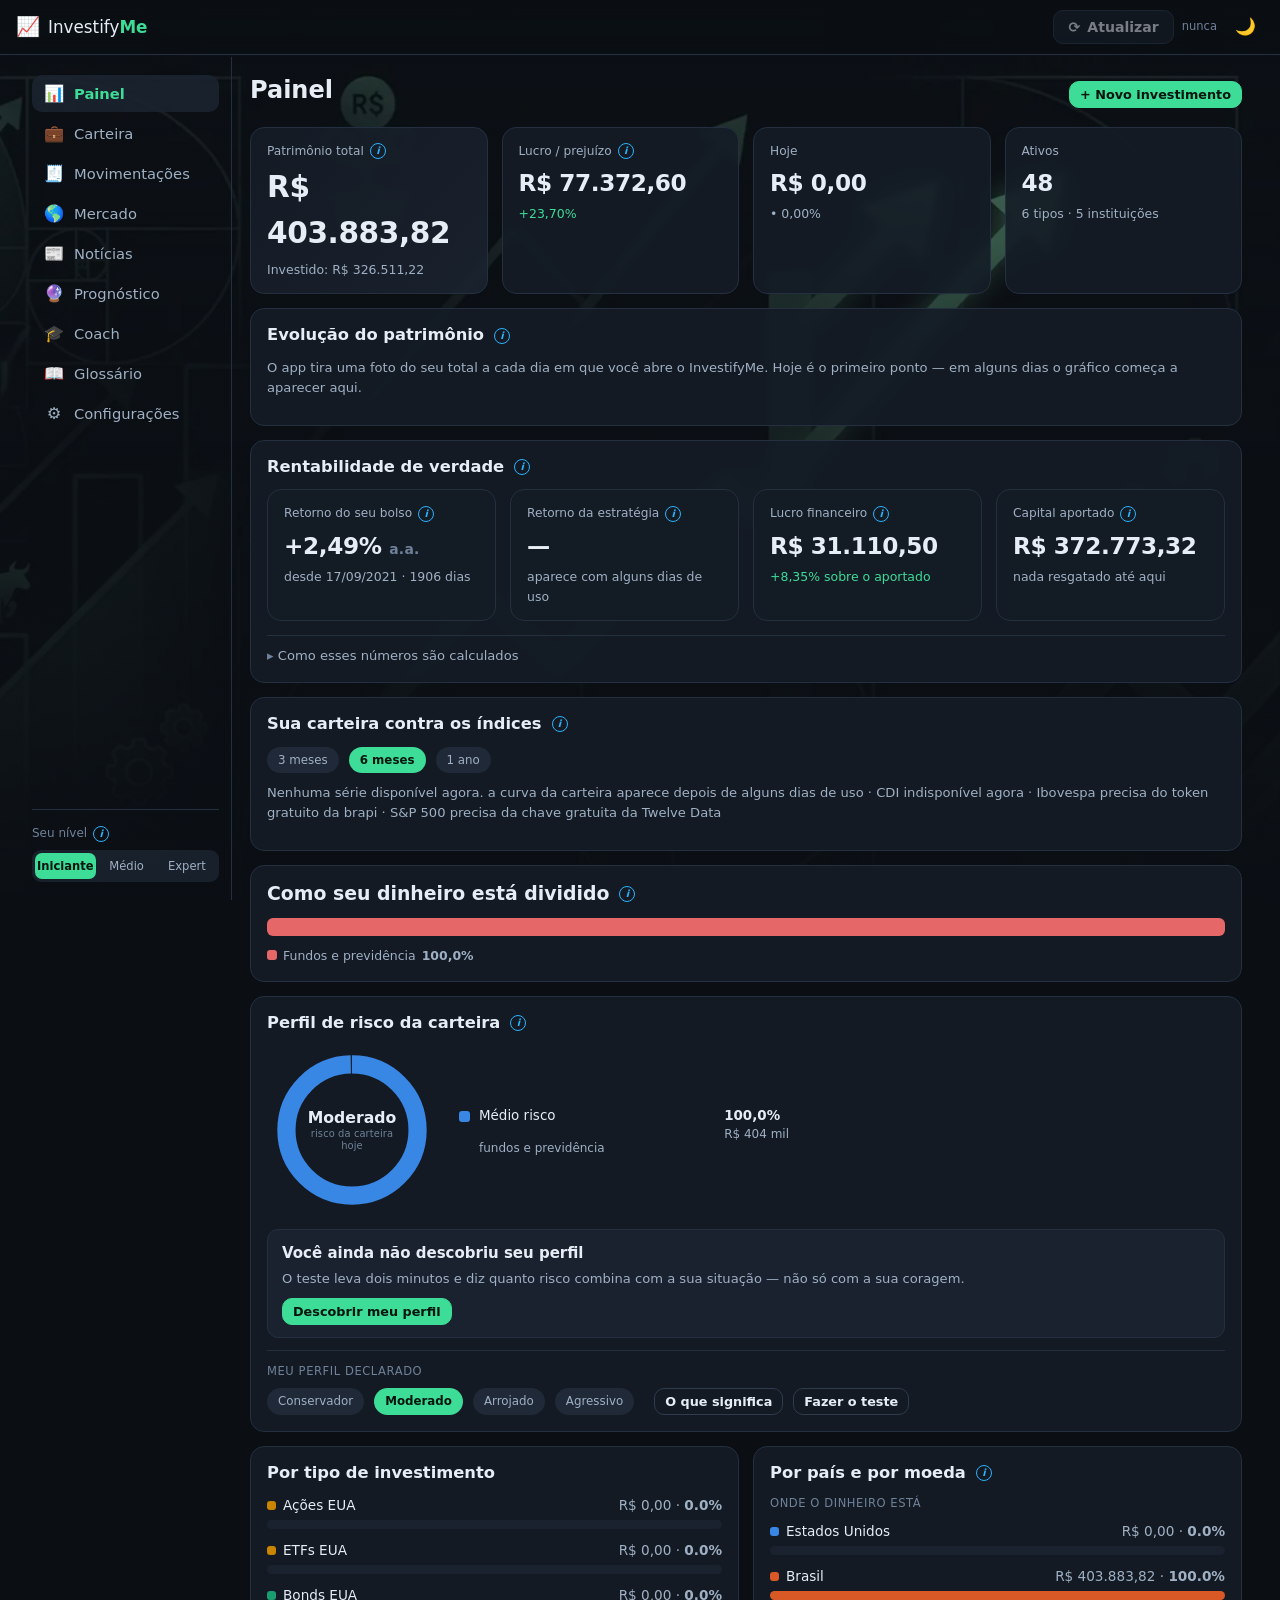
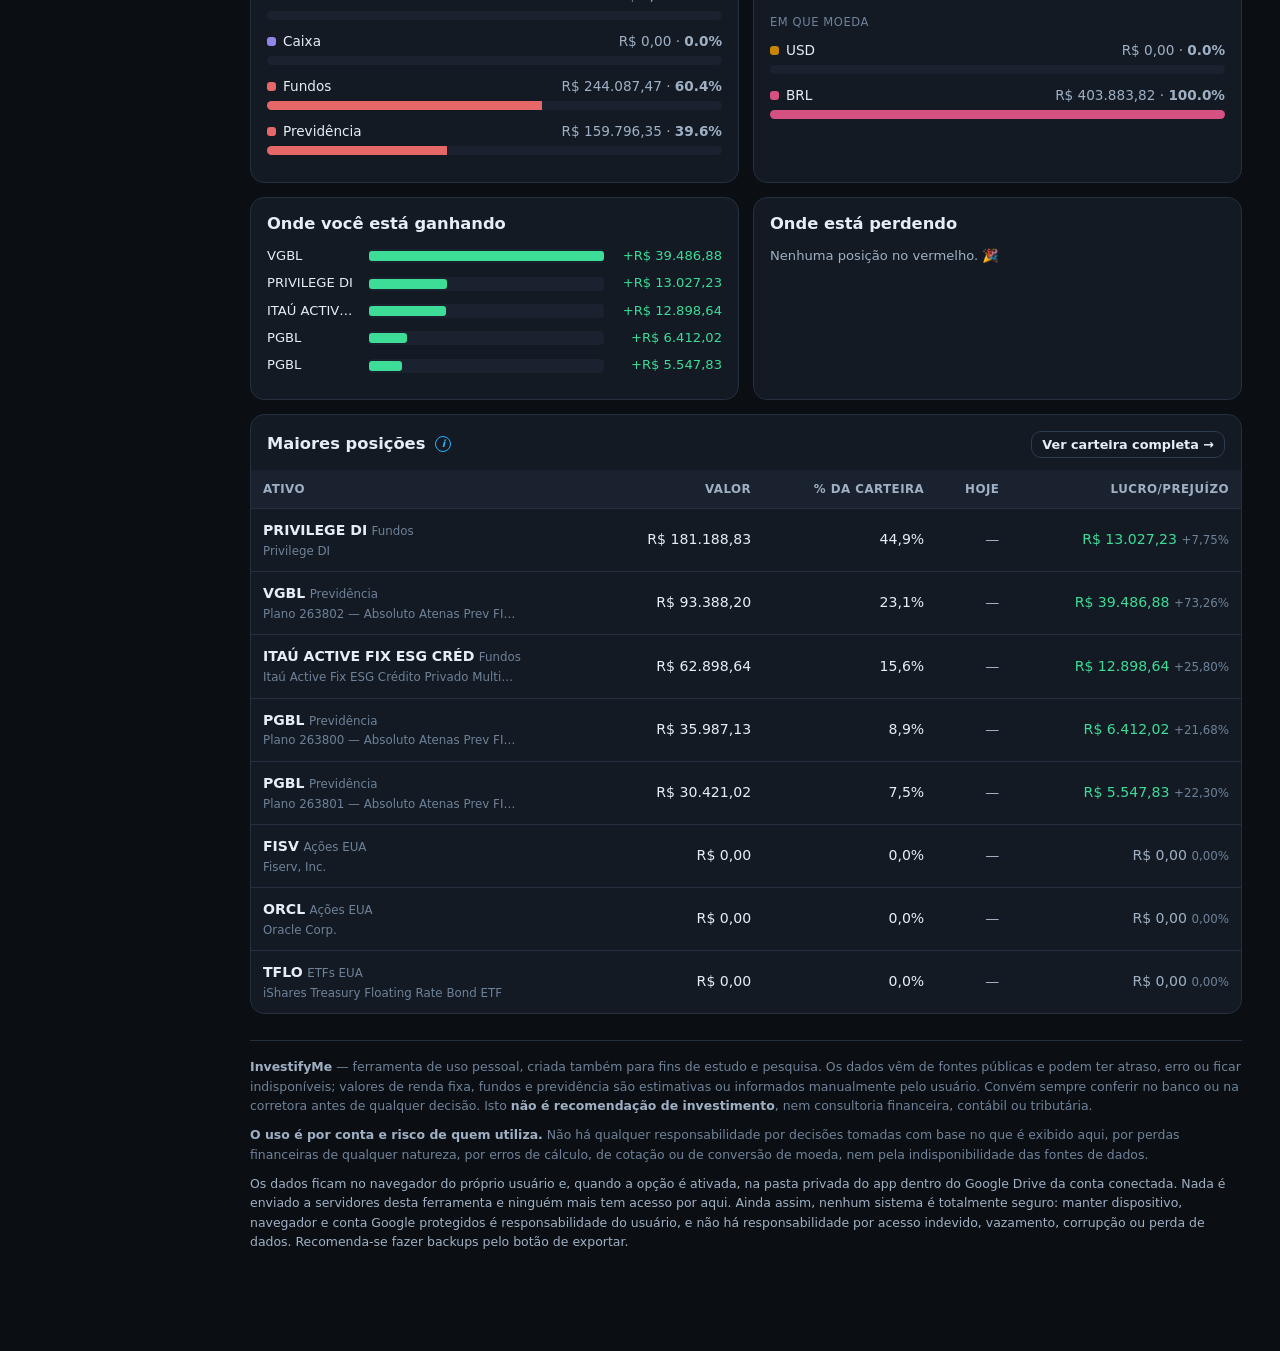
==== commit a1a40336: "Add files via upload" ====
--- a/InvestifyMe-local.html
+++ b/InvestifyMe-local.html
@@ -734,6 +734,59 @@
 .di-topo{margin:14px 0 6px}
 .di-data{width:100%; min-width:140px}
 .di-data.presumida{border-color:var(--warn)}
+
+/* ---------- importar extrato ---------- */
+.solta{border:2px dashed var(--line2); border-radius:13px; padding:26px 18px; text-align:center;
+  cursor:pointer; transition:.14s; background:var(--card2)}
+.solta:hover, .solta.sobre{border-color:var(--accent); background:color-mix(in srgb, var(--accent) 7%, var(--card2))}
+.solta.feito{padding:12px; opacity:.6}
+.solta.feito .solta-ico{font-size:1.4rem; margin-bottom:0}
+.solta-ico{font-size:2.2rem; margin-bottom:8px}
+.solta p{margin:0; font-size:.88rem; color:var(--txt2)}
+.imp-cab{margin:16px 0 12px; padding:11px 13px; border:1px solid var(--line); border-radius:11px; background:var(--card2)}
+.imp-fatos{display:grid; grid-template-columns:repeat(2,1fr); gap:7px 16px; margin-bottom:14px}
+.imp-fatos > div{display:flex; justify-content:space-between; gap:10px; font-size:.84rem;
+  border-bottom:1px solid var(--line); padding-bottom:5px}
+.imp-fatos span{color:var(--txt3)}
+.imp-fatos b{text-align:right}
+.imp-lista{display:flex; flex-direction:column; gap:8px}
+.imp-item{display:grid; grid-template-columns:20px 1fr; gap:10px; align-items:start; cursor:pointer;
+  padding:10px 12px; border:1px solid var(--line); border-radius:10px; background:var(--card2)}
+.imp-item:hover{border-color:var(--accent)}
+.imp-item input{width:auto; margin-top:2px}
+.ii-n{font-size:.87rem; font-weight:620}
+.ii-v{margin-top:2px}
+.ii-v b{color:var(--accent)}
+.ii-g{margin-top:2px}
+@media (max-width:560px){ .imp-fatos{grid-template-columns:1fr} }
+
+/* ---------- importação em lote ---------- */
+details.imp-arq{border:1px solid var(--line); border-radius:11px; background:var(--card2); margin-bottom:9px}
+details.imp-arq > summary{cursor:pointer; padding:11px 13px; display:flex; align-items:baseline; gap:9px; list-style:none}
+details.imp-arq > summary::-webkit-details-marker{display:none}
+details.imp-arq > summary::before{content:'▸'; color:var(--txt3); margin-right:2px}
+details.imp-arq[open] > summary::before{content:'▾'}
+.ia-t{font-weight:640; font-size:.9rem}
+.ia-p{flex:1}
+.ia-c{background:var(--chip); border-radius:20px; padding:2px 9px; white-space:nowrap}
+.ia-corpo{padding:0 13px 13px}
+
+/* ---------- documentação da carteira ---------- */
+.doc-topo{display:flex; align-items:center; gap:12px; margin-bottom:9px}
+.doc-barra{flex:1; display:flex; height:10px; border-radius:5px; overflow:hidden; background:var(--line)}
+.doc-barra i{display:block; height:10px}
+.db-ok{background:var(--accent)} .db-neu{background:var(--txt3)} .db-par{background:var(--warn)}
+.doc-num{font-variant-numeric:tabular-nums; font-weight:680}
+.doc-lista{display:flex; flex-direction:column; max-height:330px; overflow:auto; margin-top:6px}
+.doc-item{display:flex; align-items:center; gap:10px; padding:9px 0; border-top:1px solid var(--line)}
+.doc-item:first-child{border-top:0}
+.di-n{flex:1; min-width:0}
+.di-b{display:flex; gap:6px; flex-shrink:0}
+@media (max-width:560px){ .doc-item{flex-wrap:wrap} .di-b{width:100%} .di-b .btn{flex:1; justify-content:center} }
+details.imp-arq.repetido{border-color:var(--warn)}
+.ia-c.ok{background:color-mix(in srgb, var(--accent) 22%, var(--chip)); color:var(--txt)}
+.imp-rep{padding:8px 10px; border-radius:8px; margin-bottom:10px;
+  background:color-mix(in srgb, var(--warn) 12%, var(--card)); color:var(--txt2)}
 
 </style>
 </head>
@@ -1142,7 +1195,7 @@
 
 /* Instituições sugeridas no campo "onde está" */
 const INSTITUICOES = [
-  'Avenue','BB Americas','Banco do Brasil','Nomad','Inter','Inter US','Wise','Charles Schwab',
+  'Avenue','BB Americas','Banco do Brasil','BS2','Nomad','Inter','Inter US','Wise','Charles Schwab',
   'Interactive Brokers','Stake','Passfolio','XP Investimentos','Rico','Clear','BTG Pactual',
   'Itaú','Bradesco','Santander','Caixa','Nubank','C6 Bank','Órama','Genial','Modalmais',
   'Tesouro Direto','Binance','Mercado Bitcoin','Coinbase','Foxbit','Bitso','Outro'
@@ -1306,17 +1359,17 @@
  m:'Existem dois grandes grupos: fundos de tijolo (donos de shoppings, galpões, lajes) e fundos de papel (que emprestam para o setor imobiliário via CRI). Os rendimentos mensais são isentos de IR para pessoa física, dentro das regras da lei.',
  e:'Avalie P/VP, vacância física e financeira, cap rate, alavancagem, prazo e indexação dos contratos, e concentração de inquilinos. Em fundos de papel, a indexação (CDI vs IPCA) define o comportamento em ciclos de juros.'},
 
-{k:'etf', t:'ETF', c:'Renda variável',
+{k:'etf', t:'ETF — Exchange Traded Fund (fundo de índice negociado em bolsa)', c:'Renda variável',
  d:'É uma cestinha pronta de vários investimentos, negociada como se fosse uma ação. Comprando uma cota de um ETF do S&P 500, você compra um pedacinho das 500 maiores empresas americanas de uma vez.',
  m:'É a forma mais simples e barata de diversificar. A taxa de administração é baixa (muitas vezes abaixo de 0,1% ao ano) e você não precisa escolher empresa por empresa.',
  e:'Avalie tracking difference (não só o erro), método de replicação (física completa, amostral, sintética), empréstimo de ações, domicílio fiscal (ETF irlandês UCITS reduz retenção de dividendo para 15% e evita estate tax dos EUA).'},
 
-{k:'bdr', t:'BDR', c:'Renda variável',
+{k:'bdr', t:'BDR — Brazilian Depositary Receipt (ação estrangeira negociada na B3)', c:'Renda variável',
  d:'É um recibo negociado na bolsa brasileira que representa uma ação estrangeira. Permite investir na Apple comprando AAPL34 em reais, sem abrir conta lá fora.',
  m:'Você fica exposto à ação e ao dólar ao mesmo tempo. Em compensação, paga IR de 15% sobre o ganho sem a isenção mensal de R$ 20 mil das ações comuns, e os dividendos chegam já com retenção lá fora.',
  e:'BDR não patrocinado é emitido por depositário sem envolvimento da empresa; a paridade pode ser ajustada e há spread/iliquidez relevante frente ao ativo-objeto. O custo total costuma superar o de investir direto lá fora em carteiras maiores.'},
 
-{k:'reit', t:'REIT', c:'Renda variável',
+{k:'reit', t:'REIT (o fundo imobiliário americano)', c:'Renda variável',
  d:'É o primo americano do FII: uma empresa de imóveis listada em bolsa que distribui quase todo o lucro aos acionistas.',
  m:'Por lei, distribuem pelo menos 90% do lucro tributável. Para brasileiros, os dividendos sofrem 30% de retenção nos EUA.',
  e:'Analise FFO e AFFO no lugar do lucro contábil (depreciação distorce), além de dívida, prazo médio (WALT) e spread do cap rate frente ao Treasury.'},
@@ -1378,12 +1431,12 @@
  m:'Três caminhos: corretora internacional (Avenue, Nomad, Inter US, Schwab, IBKR), BDRs na bolsa brasileira, ou ETFs brasileiros que seguem índices lá fora (IVVB11, NASD11). Cada um tem custo e imposto diferentes.',
  e:'Considere domicílio fiscal do veículo (US-domiciled vs UCITS irlandês), estate tax americano acima de US$ 60 mil para não residentes, retenção de 30% em dividendos e obrigações de declaração (CBE do Bacen acima do limite vigente).'},
 
-{k:'w8ben', t:'W-8BEN', c:'Internacional',
+{k:'w8ben', t:'W-8BEN (formulário de não residente nos EUA)', c:'Internacional',
  d:'É um formulário que você assina na corretora estrangeira dizendo que não é residente fiscal nos EUA. Toda corretora internacional pede.',
  m:'Ele evita retenção mais pesada e organiza sua situação com o fisco americano. Vale por três anos e precisa ser renovado.',
  e:'Sem W-8BEN válido, aplica-se backup withholding de 24% sobre proventos e, em alguns casos, sobre o bruto da venda. O Brasil não tem tratado de bitributação com os EUA, mas a retenção de 30% em dividendos pode ser compensada parcialmente conforme a legislação brasileira.'},
 
-{k:'estate-tax', t:'Estate tax', c:'Internacional',
+{k:'estate-tax', t:'Estate tax (imposto sobre herança nos EUA)', c:'Internacional',
  d:'É um imposto americano sobre herança. Para estrangeiros, pode alcançar valores acima de US$ 60 mil aplicados em ativos americanos.',
  m:'Vale conhecer se você acumular um valor relevante lá fora: a alíquota chega a 40% sobre o que passar do limite, e o dinheiro pode ficar travado até a regularização.',
  e:'Mitigações comuns: ETFs UCITS domiciliados na Irlanda (situs fora dos EUA), conta conjunta com estrutura adequada, seguro de vida, ou holding offshore — cada uma com trade-offs fiscais no Brasil.'},
@@ -1404,7 +1457,7 @@
  m:'É o ativo mais volátil da lista: quedas de 50% ou mais já aconteceram várias vezes. Costuma-se recomendar posição pequena (1% a 5% da carteira) e só com dinheiro que você suporta ver oscilar muito.',
  e:'Sem fluxo de caixa, a avaliação é reflexiva (oferta programada vs demanda). Considere risco de custódia (self-custody vs exchange), risco regulatório e tributação: no Brasil, ganhos acima de R$ 35 mil/mês em vendas são tributados.'},
 
-{k:'stablecoin', t:'Stablecoin', c:'Cripto',
+{k:'stablecoin', t:'Stablecoin (cripto atrelada a uma moeda)', c:'Cripto',
  d:'É uma criptomoeda que tenta valer sempre US$ 1, como USDT e USDC. Serve para guardar valor em dólar dentro do mundo cripto.',
  m:'Não é igual a dólar no banco: depende da solidez de quem emite e das reservas que essa empresa mantém. Já houve casos de stablecoin perdendo a paridade.',
  e:'Distinga colateralizada em fiat (USDC/USDT), cripto-colateralizada sobrecolateralizada (DAI) e algorítmica (histórico de colapso). Avalie atestações de reserva, custodiantes e risco de resgate.'},
@@ -1462,7 +1515,7 @@
  m:'Ela vem do questionário de suitability que banco e corretora são obrigados a aplicar. Mas o teste de verdade é outro: se a carteira cair 30%, você vende em pânico ou aporta mais? O perfil não é um rótulo permanente: muda quando muda o prazo, a renda ou a reserva.',
  e:'Separe capacidade de risco (objetiva: horizonte, renda, patrimônio, liquidez) de tolerância a risco (subjetiva, comportamental). A carteira precisa respeitar a MENOR das duas — e é assim que o app calcula. Vale também checar o terceiro eixo, a necessidade de risco: se a meta já é alcançável com renda fixa, correr risco extra é assimetria negativa.'},
 
-{k:'suitability', t:'Suitability', c:'Estratégia',
+{k:'suitability', t:'Suitability (questionário de perfil)', c:'Estratégia',
  d:'É o nome técnico do questionário de perfil. Serve para a instituição não vender um produto arriscado demais para quem não aguenta.',
  m:'No Brasil é obrigatório por norma da CVM e precisa ser refeito periodicamente, normalmente a cada 24 meses. Se você responder para agradar — dizendo que aguenta mais risco do que aguenta — o resultado é inútil.',
  e:'CVM Resolução 30 exige avaliar objetivos, situação financeira e conhecimento, e proíbe recomendar produto inadequado sem alerta formal. Na prática, muitas instituições usam o questionário como formalidade; use-o como diagnóstico próprio, não como carimbo.'},
@@ -1477,12 +1530,12 @@
  m:'É a metade subjetiva do perfil. Quase todo mundo superestima a própria tolerância em mercado de alta e descobre a verdade na primeira queda de 20%.',
  e:'Medida por escalas psicométricas e por experiência revelada — o que a pessoa efetivamente fez em drawdowns anteriores vale mais que o que ela diz que faria. Aversão a perda (Kahneman e Tversky) faz a dor de perder pesar cerca de duas vezes o prazer de ganhar o mesmo valor.'},
 
-{k:'benchmark', t:'Benchmark', c:'Estratégia',
+{k:'benchmark', t:'Benchmark (referência de comparação)', c:'Estratégia',
  d:'É a referência usada para comparar seu resultado — CDI para renda fixa, Ibovespa para ações brasileiras, S&P 500 para americanas.',
  m:'Ganhar 8% parece bom, mas se o CDI deu 13% no mesmo período, você perdeu para o básico. Comparar sempre com a régua certa evita ilusão.',
  e:'Use benchmark investível e de risco semelhante. Alfa sem ajuste por beta e por fatores (tamanho, valor, momentum, qualidade) costuma ser exposição a fator disfarçada de habilidade.'},
 
-{k:'custo-oportunidade', t:'Custo de oportunidade', c:'Estratégia',
+{k:'custo-oportunidade', t:'Custo de oportunidade (o que você deixa de ganhar)', c:'Estratégia',
  d:'É o que você deixou de ganhar por ter escolhido uma coisa em vez de outra.',
  m:'Deixar R$ 50 mil parados na conta corrente enquanto o CDI rende 13% ao ano custa uns R$ 6,5 mil por ano de rendimento não recebido.',
  e:'Na prática, é a taxa de desconto correta para comparar projetos: o retorno da melhor alternativa de risco equivalente.'},
@@ -1521,7 +1574,7 @@
 const GLOSSARIO_EXTRA = [
 {k:'bolsa', t:'Bolsa de valores', c:'Básico', d:'É o mercado organizado onde se compram e vendem ações e outros papéis. No Brasil é a B3; nos EUA, NYSE e Nasdaq.', m:'Você não negocia direto na bolsa: manda a ordem pela corretora, que leva ao sistema da bolsa e registra a operação no seu CPF.'},
 {k:'corretora', t:'Corretora', c:'Básico', d:'É a empresa que dá acesso aos investimentos. Você transfere o dinheiro para lá e compra os papéis por um aplicativo ou site.', m:'Os ativos ficam registrados no seu nome (na B3 ou no custodiante), não no balanço da corretora — se ela quebrar, seus papéis continuam seus, embora o processo dê trabalho.'},
-{k:'home-broker', t:'Home broker', c:'Básico', d:'É a tela da corretora onde você digita as ordens de compra e venda.', m:'Ordem a mercado executa no melhor preço disponível na hora; ordem limitada só executa no preço que você definir ou melhor.'},
+{k:'home-broker', t:'Home broker (a tela de ordens da corretora)', c:'Básico', d:'É a tela da corretora onde você digita as ordens de compra e venda.', m:'Ordem a mercado executa no melhor preço disponível na hora; ordem limitada só executa no preço que você definir ou melhor.'},
 {k:'ticker', t:'Ticker (código)', c:'Básico', d:'É a sigla do investimento na bolsa: PETR4 é a Petrobras PN, AAPL é a Apple.', m:'No Brasil, o número no fim indica o tipo: 3 é ordinária (ON), 4 preferencial (PN), 11 é unit, BDR ou fundo, e 34 identifica BDR de ação americana.'},
 {k:'lote-padrao', t:'Lote e fracionário', c:'Básico', d:'O lote padrão da bolsa brasileira é de 100 ações. Comprando menos que isso, você usa o mercado fracionário (código com F no fim).', m:'O fracionário tem menos liquidez e o preço pode sair alguns centavos pior; para valores pequenos, a diferença é irrelevante.'},
 {k:'custodia', t:'Custódia', c:'Básico', d:'É o "cofre" onde ficam guardados seus investimentos, em seu nome.', m:'No Brasil, a custódia central é da B3, e você pode conferir tudo pela Área do Investidor da própria B3, sem depender da corretora.'},
@@ -1529,36 +1582,36 @@
 {k:'spread-cambial', t:'Spread cambial e IOF', c:'Custos', d:'É a diferença entre a cotação do dólar que você vê e a que a corretora realmente te cobra, mais o imposto sobre a operação.', m:'Para remessa de investimento, o IOF é bem menor que o do cartão de crédito. Compare o "dólar efetivo" (com spread e IOF) entre as instituições — a diferença costuma ser de 0,5% a 2%.'},
 {k:'taxa-administracao', t:'Taxa de administração', c:'Custos', d:'É quanto o fundo cobra por ano para gerir seu dinheiro, descontada todo dia do valor da cota.', m:'Parece pequena, mas 2% ao ano por 20 anos consomem cerca de um terço do que você teria acumulado. Em ETFs de índice, ela costuma ficar abaixo de 0,3%.'},
 {k:'taxa-performance', t:'Taxa de performance', c:'Custos', d:'É uma taxa extra que alguns fundos cobram quando superam seu benchmark — geralmente 20% do que passar.', m:'Procure a linha d’água (high-water mark): sem ela, o gestor pode cobrar performance depois de recuperar um prejuízo que ele mesmo causou.'},
-{k:'ipo', t:'IPO', c:'Renda variável', d:'É quando uma empresa estreia na bolsa e vende ações ao público pela primeira vez.', m:'Historicamente, participar de IPO no varejo dá resultado irregular: a empresa e os donos escolhem o momento em que vender é mais vantajoso para eles.'},
+{k:'ipo', t:'IPO — Initial Public Offering (estreia da empresa na bolsa)', c:'Renda variável', d:'É quando uma empresa estreia na bolsa e vende ações ao público pela primeira vez.', m:'Historicamente, participar de IPO no varejo dá resultado irregular: a empresa e os donos escolhem o momento em que vender é mais vantajoso para eles.'},
 {k:'jcp', t:'JCP', c:'Renda variável', d:'Juros sobre capital próprio: outra forma de a empresa distribuir dinheiro aos acionistas.', m:'Diferente do dividendo, o JCP é tributado em 15% na fonte, mas gera dedução fiscal para a empresa — por isso muitas preferem pagar assim.'},
 {k:'split', t:'Desdobramento e grupamento', c:'Renda variável', d:'É quando a empresa divide cada ação em várias (desdobramento) ou junta várias em uma (grupamento). O valor total que você tem não muda.', m:'Seu preço médio precisa ser ajustado na mesma proporção, para o imposto sair certo.'},
 {k:'subscricao', t:'Direito de subscrição', c:'Renda variável', d:'É a preferência para comprar novas ações quando a empresa emite mais papéis.', m:'Se você não exercer nem vender o direito, sua fatia na empresa diminui (diluição).'},
-{k:'small-cap', t:'Small cap e blue chip', c:'Renda variável', d:'Blue chips são as empresas grandes e conhecidas; small caps são as menores, mais arriscadas e potencialmente mais rentáveis.', m:'Small caps sofrem mais em crises e com juro alto, porque dependem mais de crédito e do mercado interno.'},
+{k:'small-cap', t:'Small cap e blue chip (empresas pequenas e gigantes)', c:'Renda variável', d:'Blue chips são as empresas grandes e conhecidas; small caps são as menores, mais arriscadas e potencialmente mais rentáveis.', m:'Small caps sofrem mais em crises e com juro alto, porque dependem mais de crédito e do mercado interno.'},
 {k:'pl', t:'P/L (preço/lucro)', c:'Análise', d:'Mostra quantos anos de lucro atual seriam necessários para pagar o preço da ação. P/L 10 significa dez anos.', m:'P/L baixo pode ser barganha ou armadilha (empresa em declínio); P/L alto pode ser exagero ou expectativa legítima de crescimento. Só faz sentido comparado ao setor e ao histórico.'},
-{k:'pvp', t:'P/VP', c:'Análise', d:'Compara o preço da ação ou cota com o valor patrimonial que ela representa. P/VP 0,8 significa pagar R$ 0,80 por R$ 1 de patrimônio.', m:'É muito usado em bancos e FIIs. Em FIIs, P/VP abaixo de 1 pode indicar desconto ou reflexo de vacância e risco de crédito.'},
-{k:'roe', t:'ROE', c:'Análise', d:'Mede quanto de lucro a empresa gera para cada real de patrimônio dos sócios.', m:'ROE alto e sustentável é sinal de negócio bom. Cheque se não vem de dívida excessiva, que amplifica o indicador e o risco.'},
-{k:'ebitda', t:'EBITDA', c:'Análise', d:'É o lucro da operação antes de juros, impostos, depreciação e amortização — uma medida de geração de caixa do negócio.', m:'Útil para comparar empresas com estruturas de dívida diferentes, mas ignora investimentos necessários para manter o negócio de pé.'},
+{k:'pvp', t:'P/VP (preço sobre valor patrimonial)', c:'Análise', d:'Compara o preço da ação ou cota com o valor patrimonial que ela representa. P/VP 0,8 significa pagar R$ 0,80 por R$ 1 de patrimônio.', m:'É muito usado em bancos e FIIs. Em FIIs, P/VP abaixo de 1 pode indicar desconto ou reflexo de vacância e risco de crédito.'},
+{k:'roe', t:'ROE — Return on Equity (retorno sobre o patrimônio)', c:'Análise', d:'Mede quanto de lucro a empresa gera para cada real de patrimônio dos sócios.', m:'ROE alto e sustentável é sinal de negócio bom. Cheque se não vem de dívida excessiva, que amplifica o indicador e o risco.'},
+{k:'ebitda', t:'EBITDA (lucro antes de juros, impostos e depreciação)', c:'Análise', d:'É o lucro da operação antes de juros, impostos, depreciação e amortização — uma medida de geração de caixa do negócio.', m:'Útil para comparar empresas com estruturas de dívida diferentes, mas ignora investimentos necessários para manter o negócio de pé.'},
 {k:'divida-liquida', t:'Dívida líquida / EBITDA', c:'Análise', d:'Mostra quantos anos de geração de caixa a empresa levaria para pagar o que deve.', m:'Acima de 3x costuma acender alerta, mas o limite saudável depende do setor: energia e saneamento suportam mais que varejo.'},
-{k:'payout', t:'Payout', c:'Análise', d:'É a fatia do lucro que a empresa distribui aos acionistas.', m:'Payout perto de 100% deixa pouco para investir no crescimento; payout muito baixo pode indicar retenção com bom uso — ou não.'},
+{k:'payout', t:'Payout (fatia do lucro distribuída)', c:'Análise', d:'É a fatia do lucro que a empresa distribui aos acionistas.', m:'Payout perto de 100% deixa pouco para investir no crescimento; payout muito baixo pode indicar retenção com bom uso — ou não.'},
 {k:'vacancia', t:'Vacância', c:'FIIs', d:'É a parte dos imóveis do fundo que está vazia, sem inquilino pagando.', m:'Vacância física mede metros quadrados vazios; a financeira mede receita perdida — a segunda importa mais para o rendimento da sua cota.'},
 {k:'cri-cra', t:'CRI e CRA', c:'Renda fixa', d:'São títulos lastreados em recebíveis do setor imobiliário (CRI) ou do agronegócio (CRA), isentos de IR para pessoa física.', m:'Não têm FGC e podem ter liquidez baixa. A qualidade depende de quem deve lá na ponta e das garantias envolvidas.'},
 {k:'tabela-regressiva', t:'Tabela regressiva do IR', c:'Impostos', d:'Na renda fixa, quanto mais tempo o dinheiro fica aplicado, menor o imposto: começa em 22,5% e cai até 15% após dois anos.', m:'As faixas são 22,5% até 180 dias, 20% até 360, 17,5% até 720 e 15% acima disso. Resgatar pouco antes de virar a faixa custa caro.'},
 {k:'iof-regressivo', t:'IOF nos 30 dias', c:'Impostos', d:'Resgatar renda fixa antes de 30 dias paga IOF, que come quase todo o rendimento no primeiro dia e zera no trigésimo.', m:'Por isso, dinheiro que pode ser necessário em poucos dias é melhor em conta remunerada ou no Tesouro Selic, atento ao mesmo prazo.'},
 {k:'informe-rendimentos', t:'Informe de rendimentos', c:'Impostos', d:'É o documento que o banco ou corretora emite todo ano com o que você tem e o que rendeu, para preencher a declaração.', m:'Bens ficam na ficha de Bens e Direitos pelo custo de aquisição, não pelo valor de mercado. Ações e fundos têm códigos e grupos específicos.'},
 {k:'bens-exterior', t:'Declarar bens no exterior', c:'Impostos', d:'Quem tem dinheiro ou investimentos fora do Brasil precisa informar na declaração anual do imposto de renda.', m:'Além da declaração à Receita, há a CBE do Banco Central para quem passa do limite em ativos no exterior — confirme o valor e o prazo vigentes no ano.'},
-{k:'drawdown', t:'Drawdown', c:'Risco', d:'É o tamanho da queda desde o ponto mais alto até o mais baixo. Um drawdown de 30% significa que a carteira chegou a valer 30% menos que no pico.', m:'Serve para você se testar: se não dormiria com uma queda de 30%, sua carteira está agressiva demais para o seu perfil.'},
+{k:'drawdown', t:'Drawdown (queda desde o topo)', c:'Risco', d:'É o tamanho da queda desde o ponto mais alto até o mais baixo. Um drawdown de 30% significa que a carteira chegou a valer 30% menos que no pico.', m:'Serve para você se testar: se não dormiria com uma queda de 30%, sua carteira está agressiva demais para o seu perfil.'},
 {k:'correlacao', t:'Correlação', c:'Risco', d:'Mede se dois investimentos costumam andar juntos. Perto de +1 sobem e caem juntos; perto de −1 fazem o contrário.', m:'A diversificação funciona melhor entre ativos de correlação baixa — como ações brasileiras e dólar, que tendem a ir em direções opostas.'},
 {k:'sharpe', t:'Índice de Sharpe', c:'Risco', d:'Mostra quanto de retorno extra o investimento entregou para cada unidade de risco corrida.', m:'Compare fundos parecidos: Sharpe maior significa retorno melhor ajustado pela oscilação. Abaixo de zero, o ativo rendeu menos que a taxa livre de risco.'},
-{k:'beta', t:'Beta', c:'Risco', d:'Mede o quanto um ativo balança em relação ao mercado. Beta 1,5 sobe e desce 50% mais que o índice.', m:'Beta alto não é bom nem ruim; define quanto da oscilação da carteira vem do mercado e quanto vem do papel específico.'},
+{k:'beta', t:'Beta (o quanto oscila junto com o mercado)', c:'Risco', d:'Mede o quanto um ativo balança em relação ao mercado. Beta 1,5 sobe e desce 50% mais que o índice.', m:'Beta alto não é bom nem ruim; define quanto da oscilação da carteira vem do mercado e quanto vem do papel específico.'},
 {k:'renda-passiva', t:'Renda passiva', c:'Estratégia', d:'É a renda que entra sem você precisar trabalhar por ela — aluguéis de FIIs, dividendos, juros de renda fixa.', m:'Para estimar a renda mensal, uma conta simples: patrimônio × rendimento anual ÷ 12. Com regra de retirada de 4% ao ano, R$ 1 milhão gera cerca de R$ 3,3 mil por mês corrigidos pela inflação.'},
 {k:'regra-4', t:'Regra dos 4%', c:'Estratégia', d:'Diz que, num patrimônio bem diversificado, retirar 4% ao ano tende a ser sustentável por décadas.', m:'Vem de estudos com dados americanos e não é lei. No Brasil, com juro real alto, taxas um pouco maiores podem funcionar, mas exigem cuidado com inflação e sequência de retornos.'},
 {k:'aporte-mensal', t:'Aporte mensal', c:'Estratégia', d:'É o valor que você consegue investir todo mês. É a variável mais poderosa no começo da jornada.', m:'No início, o aporte pesa mais que a rentabilidade; depois de alguns anos, os juros compostos assumem a liderança do crescimento.'},
-{k:'efeito-manada', t:'Efeito manada', c:'Comportamento', d:'É a tendência de comprar o que todo mundo está comprando, geralmente depois de já ter subido muito.', m:'O padrão clássico é comprar na euforia e vender no pânico — o contrário do que funciona. Ter uma regra escrita de aportes protege de si mesmo.'},
+{k:'efeito-manada', t:'Efeito manada (herd behavior)', c:'Comportamento', d:'É a tendência de comprar o que todo mundo está comprando, geralmente depois de já ter subido muito.', m:'O padrão clássico é comprar na euforia e vender no pânico — o contrário do que funciona. Ter uma regra escrita de aportes protege de si mesmo.'},
 {k:'vies-confirmacao', t:'Viés de confirmação', c:'Comportamento', d:'É procurar só as informações que concordam com o que você já acredita sobre um investimento.', m:'Antídoto prático: antes de comprar, escreva quais fatos fariam você reconhecer que errou e vender.'},
 {k:'aversao-perda', t:'Aversão à perda', c:'Comportamento', d:'Perder R$ 1.000 dói mais do que ganhar R$ 1.000 alegra. Isso leva gente a segurar prejuízo e realizar lucro cedo demais.', m:'Avalie cada posição pela pergunta: "compraria isso hoje por esse preço?". Se a resposta for não, o preço que você pagou não deveria importar.'},
-{k:'day-trade', t:'Day trade', c:'Comportamento', d:'É comprar e vender no mesmo dia tentando lucrar com a oscilação.', m:'Estudos com dados da B3 mostram que a enorme maioria dos day traders persistentes perde dinheiro. A tributação também é pior: 20% sem faixa de isenção.'},
+{k:'day-trade', t:'Day trade (compra e venda no mesmo dia)', c:'Comportamento', d:'É comprar e vender no mesmo dia tentando lucrar com a oscilação.', m:'Estudos com dados da B3 mostram que a enorme maioria dos day traders persistentes perde dinheiro. A tributação também é pior: 20% sem faixa de isenção.'},
 {k:'custodia-cripto', t:'Carteira de cripto', c:'Cripto', d:'É onde suas criptomoedas ficam guardadas: na corretora (mais fácil) ou numa carteira própria, em que só você tem a chave.', m:'"Not your keys, not your coins": na corretora você depende da solidez dela. Em carteira própria, perder a frase de recuperação significa perder tudo, sem atendimento para recorrer.'},
-{k:'halving', t:'Halving', c:'Cripto', d:'É o evento, a cada quatro anos, que reduz pela metade a emissão de novos bitcoins.', m:'Faz parte do desenho de escassez programada da rede. Historicamente antecedeu ciclos de alta, mas quatro eventos são pouca amostra para virar regra.'}
+{k:'halving', t:'Halving (corte pela metade da emissão)', c:'Cripto', d:'É o evento, a cada quatro anos, que reduz pela metade a emissão de novos bitcoins.', m:'Faz parte do desenho de escassez programada da rede. Historicamente antecedeu ciclos de alta, mas quatro eventos são pouca amostra para virar regra.'}
 ];
 GLOSSARIO_EXTRA.forEach(g => { GLOSSARIO.push(g); GLOS_MAP[g.k] = g; });
 GLOSSARIO.sort((a,b) => a.t.localeCompare(b.t, 'pt-BR'));
@@ -1567,17 +1620,17 @@
 const GLOSSARIO_EXTRA2 = [
 {k:'acao-on', t:'Ação ordinária (ON)', c:'Renda variável', d:'É a ação que dá direito a voto nas assembleias da empresa. No Brasil, o código termina em 3 — como PETR3, VALE3, BBAS3.', m:'Quem tem ON participa das decisões (na prática, o peso do pequeno investidor é mínimo) e tem direito ao tag along: se o controlador vender a empresa, você recebe pelo menos 80% do valor pago por ação a ele. Empresas do Novo Mercado só têm ON.', e:'O tag along mínimo é legal (80%), mas níveis de governança elevam para 100%. Em disputas de controle, a ON costuma abrir prêmio sobre a PN — o spread ON/PN é um termômetro da probabilidade percebida de evento societário.'},
 {k:'acao-pn', t:'Ação preferencial (PN)', c:'Renda variável', d:'É a ação sem direito a voto, mas com preferência no recebimento de dividendos. No Brasil, o código termina em 4 — como PETR4, ITUB4, BBDC4.', m:'Costuma ter mais liquidez que a ON da mesma empresa (é a que o mercado mais negocia) e, muitas vezes, dividend yield um pouco maior. Em compensação, o tag along pode ser menor ou inexistente. Existem ainda PNA (5) e PNB (6), classes com regras próprias definidas no estatuto.', e:'A Lei das S.A. limita PN a 50% do capital em companhias abertas registradas após 2001. A escolha entre ON e PN deve pesar liquidez, spread histórico, política de proventos e proteção em evento de controle — não só o preço de tela.'},
-{k:'unit', t:'Unit', c:'Renda variável', d:'É um pacote que junta vários tipos de ação da mesma empresa num único papel. O código termina em 11 — como SANB11, TAEE11, KLBN11.', m:'Comprando uma unit você leva, por exemplo, 1 ON + 2 PN de uma vez. Cuidado: o final 11 também é usado por FIIs (MXRF11) e ETFs (BOVA11) — o nome do ativo é que esclarece qual é qual.'},
+{k:'unit', t:'Unit (pacote de ações)', c:'Renda variável', d:'É um pacote que junta vários tipos de ação da mesma empresa num único papel. O código termina em 11 — como SANB11, TAEE11, KLBN11.', m:'Comprando uma unit você leva, por exemplo, 1 ON + 2 PN de uma vez. Cuidado: o final 11 também é usado por FIIs (MXRF11) e ETFs (BOVA11) — o nome do ativo é que esclarece qual é qual.'},
 {k:'fracionario', t:'Mercado fracionário (F)', c:'Renda variável', d:'É onde se compra menos de 100 ações. O código ganha um F no fim: PETR4F, VALE3F.', m:'A cotação é praticamente a mesma do lote padrão, com liquidez menor. Para quem aporta valores pequenos todo mês, é o mercado normal de uso.'},
-{k:'adr', t:'ADR', c:'Internacional', d:'É o caminho inverso do BDR: uma ação brasileira negociada na bolsa americana, em dólar. A Petrobras, por exemplo, é PBR em Nova York.', m:'Investidores no exterior usam ADR para comprar empresas brasileiras. Para quem mora no Brasil, comprar PBR em vez de PETR4 só faz sentido se o dinheiro já estiver lá fora — e traz a retenção de 30% sobre dividendos.'},
+{k:'adr', t:'ADR — American Depositary Receipt (ação estrangeira negociada nos EUA)', c:'Internacional', d:'É o caminho inverso do BDR: uma ação brasileira negociada na bolsa americana, em dólar. A Petrobras, por exemplo, é PBR em Nova York.', m:'Investidores no exterior usam ADR para comprar empresas brasileiras. Para quem mora no Brasil, comprar PBR em vez de PETR4 só faz sentido se o dinheiro já estiver lá fora — e traz a retenção de 30% sobre dividendos.'},
 {k:'bvsp', t:'IBOV e ^BVSP', c:'Índices', d:'IBOV é o apelido do Ibovespa. O código ^BVSP é como os sites e aplicativos identificam esse índice na hora de buscar a cotação.', m:'Os índices geralmente aparecem com esse acento circunflexo na frente: ^BVSP (Ibovespa), ^GSPC (S&P 500), ^IXIC (Nasdaq Composite), ^DJI (Dow Jones). Não são ativos para comprar — para investir num índice, você compra o ETF correspondente (BOVA11, VOO, QQQ).'},
 {k:'ifix', t:'IFIX', c:'Índices', d:'É o índice dos fundos imobiliários — o "Ibovespa dos FIIs". Serve para saber se a sua carteira de FIIs foi melhor ou pior que a média do setor.', m:'Reúne os FIIs mais líquidos da B3, ponderados por valor de mercado, e é calculado com os rendimentos reinvestidos.'},
 {k:'idiv', t:'IDIV, SMLL e outros índices da B3', c:'Índices', d:'São recortes do mercado brasileiro: IDIV reúne as empresas que mais pagam dividendos, SMLL as empresas menores (small caps), e existem ainda IBRX-100, ICON (consumo) e IEE (energia elétrica), entre outros.', m:'Cada um tem um ETF que o segue: DIVO11 para o IDIV, SMAL11 para o SMLL. Comparar sua carteira com o índice certo evita conclusão errada — uma carteira de dividendos deve ser medida contra o IDIV, não contra o Ibovespa.'},
 {k:'dow', t:'Dow Jones e Russell 2000', c:'Índices', d:'Dow Jones acompanha 30 grandes empresas americanas, das mais tradicionais. Russell 2000 acompanha 2.000 empresas pequenas dos EUA.', m:'O Dow é o índice mais antigo e mais citado na imprensa, mas é ponderado por preço da ação — um critério estranho, que dá mais peso a quem tem ação cara. Para medir o mercado americano, o S&P 500 é referência melhor.'},
-{k:'vix', t:'VIX', c:'Índices', d:'É o "índice do medo": mede a oscilação que o mercado espera para o S&P 500 nos próximos 30 dias.', m:'Abaixo de 15 indica calmaria; acima de 30, tensão alta. Ele sobe quando as bolsas caem, e costuma ser citado nas notícias como termômetro de pânico.', e:'É a volatilidade implícita anualizada extraída das opções do S&P 500. Não prevê direção — só amplitude esperada — e tem prêmio de risco de variância embutido, o que o mantém em média acima da volatilidade realizada.'},
+{k:'vix', t:'VIX (o índice do medo)', c:'Índices', d:'É o "índice do medo": mede a oscilação que o mercado espera para o S&P 500 nos próximos 30 dias.', m:'Abaixo de 15 indica calmaria; acima de 30, tensão alta. Ele sobe quando as bolsas caem, e costuma ser citado nas notícias como termômetro de pânico.', e:'É a volatilidade implícita anualizada extraída das opções do S&P 500. Não prevê direção — só amplitude esperada — e tem prêmio de risco de variância embutido, o que o mantém em média acima da volatilidade realizada.'},
 {k:'bitcoin', t:'Bitcoin (BTC)', c:'Cripto', d:'É a primeira e maior criptomoeda, criada em 2009. Existe no máximo 21 milhões de unidades — e essa escassez programada é o principal argumento de quem investe nele.', m:'Você pode comprar pedaços: 0,001 BTC é uma compra normal. A menor fração se chama satoshi (0,00000001 BTC). O preço costuma ser cotado em dólar (BTC/USD) e também em real (BTC/BRL) — e a diferença entre os dois embute a cotação do câmbio.', e:'Oferta emitida por curva decrescente com halving a cada 210 mil blocos. Correlação com ativos de risco subiu desde 2020, enfraquecendo a tese de reserva de valor descorrelacionada; a exposição regulada via ETF spot transfere risco de custódia, ao custo da taxa e da perda de autocustódia.'},
 {k:'ethereum', t:'Ethereum (ETH)', c:'Cripto', d:'É a segunda maior criptomoeda. Diferente do Bitcoin, ela funciona como uma plataforma onde outras aplicações são construídas.', m:'É a base da maior parte dos projetos de finanças descentralizadas e dos tokens que você vê por aí. Quem investe está apostando no uso dessa plataforma, não só na escassez da moeda.'},
-{k:'blockchain', t:'Blockchain', c:'Cripto', d:'É o "livro-caixa" público onde ficam registradas todas as transações de uma criptomoeda, copiado em milhares de computadores ao mesmo tempo.', m:'Como todos têm a mesma cópia e cada novo bloco depende do anterior, adulterar um registro antigo exigiria refazer tudo o que veio depois em mais da metade da rede.'},
+{k:'blockchain', t:'Blockchain (o livro-caixa público)', c:'Cripto', d:'É o "livro-caixa" público onde ficam registradas todas as transações de uma criptomoeda, copiado em milhares de computadores ao mesmo tempo.', m:'Como todos têm a mesma cópia e cada novo bloco depende do anterior, adulterar um registro antigo exigiria refazer tudo o que veio depois em mais da metade da rede.'},
 {k:'altcoin', t:'Altcoin e token', c:'Cripto', d:'Altcoin é qualquer criptomoeda que não seja o Bitcoin. Token é um ativo digital criado dentro da rede de outra moeda, geralmente a do Ethereum.', m:'A maioria das milhares de altcoins existentes desaparece com o tempo. Concentrar em BTC e ETH é a escolha mais conservadora dentro de uma classe que já é arriscada.'},
 {k:'par-cotacao', t:'Par de cotação (BTC/USD, USD/BRL)', c:'Cotações', d:'Toda cotação compara duas coisas. USD/BRL é quantos reais custa um dólar; BTC/USD é quantos dólares custa um bitcoin.', m:'A primeira sigla é o que está sendo cotado; a segunda é a moeda em que o preço está. Por isso BTC/BRL é um número bem maior que BTC/USD — é o mesmo bitcoin, medido em outra régua.'},
 {k:'dolar-turismo', t:'Dólar comercial, turismo e PTAX', c:'Cotações', d:'Comercial é o usado em investimentos e comércio exterior — é o que aparece nas notícias e neste app. Turismo é o da casa de câmbio, sempre mais caro. PTAX é a média oficial do Banco Central.', m:'Na hora de enviar dinheiro para investir lá fora, o que importa é o dólar comercial mais o spread da instituição e o IOF. Para declarar imposto de renda, usa-se a PTAX do dia da operação.'},
@@ -1639,20 +1692,30 @@
  e:'Meça pelo índice de Herfindahl (soma dos quadrados dos pesos) ou pelo número efetivo de posições (1/HHI). Vinte ativos com um deles em 40% têm número efetivo perto de 5. Concentração setorial e de fator costuma ser maior que a aparente: cinco bancos diferentes são quase uma posição só.'},
 
 /* ---------- Medidas de retorno ---------- */
-{k:'xirr', t:'XIRR (retorno do seu bolso)', c:'Estratégia',
- d:'É a taxa anual que leva em conta quanto você aportou e em que data. Responde à pergunta "quanto eu realmente ganhei por ano".',
+{k:'xirr', t:'XIRR — Extended Internal Rate of Return (retorno do seu bolso)', c:'Estratégia',
+ d:'Em português: taxa interna de retorno com datas irregulares, ou "retorno do seu bolso". É a taxa anual que leva em conta quanto você aportou e em que data. Responde à pergunta "quanto eu realmente ganhei por ano". Também aparece como MWR (money-weighted return) ou TIR.',
  m:'É diferente de dividir o lucro pelo total aportado. Se você colocou R$ 10 mil em janeiro e mais R$ 10 mil em novembro, o segundo aporte quase não teve tempo de render — o XIRR sabe disso, a conta simples não.',
  e:'Matematicamente é a taxa r que zera o valor presente líquido dos fluxos: Σ CF_i / (1+r)^(d_i/365) = 0. É o MWR (money-weighted return) em tempo irregular. Pode ter múltiplas raízes quando há alternância de sinal repetida; por isso o app usa Newton-Raphson com bissecção de segurança.'},
 
-{k:'twr', t:'TWR (retorno da estratégia)', c:'Estratégia',
- d:'É o retorno da carteira ignorando quando você colocou dinheiro. Mede a qualidade das escolhas, não o timing dos aportes.',
+{k:'twr', t:'TWR — Time-Weighted Return (retorno da estratégia)', c:'Estratégia',
+ d:'Em português: retorno ponderado pelo tempo, ou "retorno da estratégia". É o retorno da carteira ignorando quando você colocou dinheiro. Mede a qualidade das escolhas, não o timing dos aportes.',
  m:'É o número que fundos e gestores divulgam, e o único justo para comparar com CDI, Ibovespa ou S&P 500 — porque o índice não recebe aportes. Se o seu TWR é bom mas o XIRR é fraco, as escolhas foram boas e o momento dos aportes, ruim.',
  e:'Encadeia os sub-períodos delimitados por cada fluxo: Π(1 + (V_fim − F) / V_ini) − 1. Quanto mais frequente a marcação (diária, no caso do app), menor a distorção causada pela premissa de que o fluxo ocorre no fim do período.'},
 
 {k:'retorno-anualizado', t:'Retorno anualizado', c:'Estratégia',
  d:'É transformar o ganho de qualquer período em "quanto seria por ano", para dar para comparar coisas de prazos diferentes.',
  m:'Cuidado com anualizar períodos curtos: render 3% em um mês não é render 36% no ano, é 42,6% — e provavelmente não vai se repetir. Anualizar menos de um ano infla a impressão.',
- e:'Taxa equivalente composta: (1+r)^(365/dias) − 1. Não confunda com CAGR sobre valores de ponta a ponta, que ignora fluxos intermediários, nem com média aritmética de retornos, sempre maior que a geométrica quando há volatilidade.'}
+ e:'Taxa equivalente composta: (1+r)^(365/dias) − 1. Não confunda com CAGR sobre valores de ponta a ponta, que ignora fluxos intermediários, nem com média aritmética de retornos, sempre maior que a geométrica quando há volatilidade.'},
+
+{k:'on-pn', t:'ON, PN e as letras do código', c:'Renda variável',
+ d:'ON é ação ordinária: dá direito a voto na assembleia. PN é preferencial: não vota, mas costuma receber dividendo antes e um pouco maior. Na B3 o código mostra qual é: final 3 é ON (PETR3), final 4 é PN (PETR4).',
+ m:'A mesma empresa pode ter as duas, com preços diferentes. Quem investe pequeno raramente se importa com voto, então a escolha costuma ser por liquidez e por dividendo. Outros finais: 5 e 6 são classes especiais de PN, 11 é unit (pacote de ON + PN), 31 a 35 são BDR e 34 é o mais comum deles.',
+ e:'A diferença de preço entre ON e PN embute o prêmio de controle e o tag along. Desde a Lei 10.303 o tag along mínimo da ON é 80% do valor pago ao controlador; a PN só tem tag along se o estatuto conceder. No Novo Mercado só existe ON, com tag along de 100% — por isso empresas que migram costumam converter PN em ON.'},
+
+{k:'tag-along', t:'Tag along (direito de vender junto)', c:'Renda variável',
+ d:'É o direito de vender sua ação junto quando alguém compra o controle da empresa, recebendo pelo menos parte do preço que o comprador pagou ao dono anterior.',
+ m:'Por lei, ações ON têm no mínimo 80% desse valor. Ações PN só têm se o estatuto der. No Novo Mercado é 100%. É uma proteção que só aparece quando a empresa é vendida — mas aí faz muita diferença.',
+ e:'Previsto no art. 254-A da Lei 6.404. Cuidado com a base de cálculo: incide sobre o preço pago pelas ações com direito a voto que integram o bloco de controle, não sobre a cotação em bolsa; aquisições feitas por etapas ou via holding já foram usadas para reduzir o valor efetivo.'}
 ];
 GLOSSARIO_EXTRA3.forEach(g => { GLOSSARIO.push(g); GLOS_MAP[g.k] = g; });
 GLOSSARIO.sort((a,b) => a.t.localeCompare(b.t, 'pt-BR'));
@@ -2341,6 +2404,8 @@
     fundo: true,
     posicoes: [],
     movimentos: [],                // livro de aportes, compras, vendas, proventos e custos
+    extratos: [],                  // extratos já importados, para não repetir trabalho
+    agenda: [],                    // resgates e aplicações já programados no banco
     metas: [],
     config: {
       aporteMensal: 0,
@@ -2509,6 +2574,8 @@
     st.config.chaves = Object.assign({brapi:'',twelve:'',finnhub:'',alpha:'',rss2json:''}, (o.config||{}).chaves || {});
     st.posicoes = Array.isArray(o.posicoes) ? o.posicoes : [];
     st.movimentos = Array.isArray(o.movimentos) ? o.movimentos : [];
+    st.extratos = Array.isArray(o.extratos) ? o.extratos : [];
+    st.agenda = Array.isArray(o.agenda) ? o.agenda : [];
     st.config.perfilRespostas = (o.config || {}).perfilRespostas || {};
     st.metas = Array.isArray(o.metas) ? o.metas : [];
     st.vistos = o.vistos || {};
@@ -4616,7 +4683,822 @@
 };
 
 </script>
-<script>window.CARTEIRA_EMBUTIDA = {"v": 1, "criadoEm": "2026-09-15T01:41:12.131961", "atualizadoEm": "2026-09-15T01:41:12.131961", "moedaBase": "BRL", "nivel": "iniciante", "tema": "dark", "posicoes": [{"id": "imp01", "ticker": "FISV", "nome": "Fiserv, Inc.", "tipo": "acao-us", "qtd": 5.0, "pm": 156.78, "moeda": "USD", "inst": "Avenue", "data": "", "notas": "", "precoManual": 52.03, "precoManualData": "2026-09-15T01:41:12.131961"}, {"id": "imp02", "ticker": "ORCL", "nome": "Oracle Corp.", "tipo": "acao-us", "qtd": 8.0, "pm": 160.29, "moeda": "USD", "inst": "Avenue", "data": "", "notas": "", "precoManual": 143.94, "precoManualData": "2026-09-15T01:41:12.131961"}, {"id": "imp03", "ticker": "TFLO", "nome": "iShares Treasury Floating Rate Bond ETF", "tipo": "etf-us", "qtd": 106.0001, "pm": 50.57, "moeda": "USD", "inst": "Avenue", "data": "", "notas": "", "precoManual": 50.58, "precoManualData": "2026-09-15T01:41:12.131961"}, {"id": "imp04", "ticker": "PLTR", "nome": "Palantir Technologies Inc - Class A", "tipo": "acao-us", "qtd": 4.0, "pm": 166.4, "moeda": "USD", "inst": "Avenue", "data": "", "notas": "", "precoManual": 171.41, "precoManualData": "2026-09-15T01:41:12.131961"}, {"id": "imp05", "ticker": "OWL", "nome": "Blue Owl Capital Inc - Class A", "tipo": "acao-us", "qtd": 1.0, "pm": 16.27, "moeda": "USD", "inst": "Avenue", "data": "", "notas": "", "precoManual": 10.5, "precoManualData": "2026-09-15T01:41:12.131961"}, {"id": "imp06", "ticker": "RRRPBZ", "nome": "Brava Energia 9,75% — venc. 05/02/2031", "tipo": "bond-us", "qtd": 1, "pm": 5347.4, "moeda": "USD", "inst": "Avenue", "data": "", "notas": "Código na Avenue: 5CRLFV9 · 5 títulos a US$ 1034.00", "valorManual": 5356.67, "valorManualData": "2026-09-15T01:41:12.131961"}, {"id": "imp07", "ticker": "MA", "nome": "Mastercard Incorporated - Class A", "tipo": "acao-us", "qtd": 0.8, "pm": 394.85, "moeda": "USD", "inst": "Avenue", "data": "", "notas": "", "precoManual": 574.11, "precoManualData": "2026-09-15T01:41:12.131961"}, {"id": "imp08", "ticker": "NVDA", "nome": "NVIDIA Corp", "tipo": "acao-us", "qtd": 3.04, "pm": 55.36, "moeda": "USD", "inst": "Avenue", "data": "", "notas": "", "precoManual": 211.31, "precoManualData": "2026-09-15T01:41:12.131961"}, {"id": "imp09", "ticker": "MFG", "nome": "Mizuho Financial Group, Inc. - ADR", "tipo": "acao-us", "qtd": 15.0, "pm": 6.38, "moeda": "USD", "inst": "Avenue", "data": "", "notas": "", "precoManual": 11.3, "precoManualData": "2026-09-15T01:41:12.131961"}, {"id": "imp10", "ticker": "WT", "nome": "WisdomTree Inc", "tipo": "acao-us", "qtd": 5.0, "pm": 13.45, "moeda": "USD", "inst": "Avenue", "data": "", "notas": "", "precoManual": 23.33, "precoManualData": "2026-09-15T01:41:12.131961"}, {"id": "imp11", "ticker": "AMZN", "nome": "Amazon.com Inc.", "tipo": "acao-us", "qtd": 30.26254, "pm": 226.9, "moeda": "USD", "inst": "Avenue", "data": "", "notas": "", "precoManual": 252.76, "precoManualData": "2026-09-15T01:41:12.131961"}, {"id": "imp12", "ticker": "SABR", "nome": "Sabre Corp", "tipo": "acao-us", "qtd": 10.0, "pm": 1.81, "moeda": "USD", "inst": "Avenue", "data": "", "notas": "", "precoManual": 2.13, "precoManualData": "2026-09-15T01:41:12.131961"}, {"id": "imp13", "ticker": "AMBIQ", "nome": "Ambipar Emergency Response - Ordinary Shares - Class A", "tipo": "acao-us", "qtd": 100.0, "pm": 1.17, "moeda": "USD", "inst": "Avenue", "data": "", "notas": "", "precoManual": 0.0, "precoManualData": "2026-09-15T01:41:12.131961"}, {"id": "imp14", "ticker": "ISRG", "nome": "Intuitive Surgical Inc", "tipo": "acao-us", "qtd": 1.0, "pm": 493.41, "moeda": "USD", "inst": "Avenue", "data": "", "notas": "", "precoManual": 372.95, "precoManualData": "2026-09-15T01:41:12.131961"}, {"id": "imp15", "ticker": "INTR", "nome": "Inter & Co Inc - Class A", "tipo": "acao-us", "qtd": 13.0, "pm": 4.08, "moeda": "USD", "inst": "Avenue", "data": "", "notas": "", "precoManual": 5.5, "precoManualData": "2026-09-15T01:41:12.131961"}, {"id": "imp16", "ticker": "ELAN", "nome": "Elanco Animal Health Inc", "tipo": "acao-us", "qtd": 10.0, "pm": 20.37, "moeda": "USD", "inst": "Avenue", "data": "", "notas": "", "precoManual": 23.26, "precoManualData": "2026-09-15T01:41:12.131961"}, {"id": "imp17", "ticker": "AVGO", "nome": "Broadcom Inc", "tipo": "acao-us", "qtd": 2.0, "pm": 303.38, "moeda": "USD", "inst": "Avenue", "data": "", "notas": "", "precoManual": 344.79, "precoManualData": "2026-09-15T01:41:12.131961"}, {"id": "imp18", "ticker": "ROKU", "nome": "Roku Inc - Class A", "tipo": "acao-us", "qtd": 5.0, "pm": 93.81, "moeda": "USD", "inst": "Avenue", "data": "", "notas": "", "precoManual": 156.71, "precoManualData": "2026-09-15T01:41:12.131961"}, {"id": "imp19", "ticker": "JPM", "nome": "JPMorgan Chase & Co.", "tipo": "acao-us", "qtd": 0.59, "pm": 308.18, "moeda": "USD", "inst": "Avenue", "data": "", "notas": "", "precoManual": 351.61, "precoManualData": "2026-09-15T01:41:12.131961"}, {"id": "imp20", "ticker": "TSM", "nome": "Taiwan Semiconductor Manufacturing - ADR", "tipo": "acao-us", "qtd": 5.0, "pm": 186.43, "moeda": "USD", "inst": "Avenue", "data": "", "notas": "", "precoManual": 419.71, "precoManualData": "2026-09-15T01:41:12.131961"}, {"id": "imp21", "ticker": "CROX", "nome": "Crocs Inc", "tipo": "acao-us", "qtd": 8.34, "pm": 135.95, "moeda": "USD", "inst": "Avenue", "data": "", "notas": "", "precoManual": 111.18, "precoManualData": "2026-09-15T01:41:12.131961"}, {"id": "imp22", "ticker": "BNY", "nome": "BANK NEW YORK MELLON CORP", "tipo": "acao-us", "qtd": 2.0, "pm": 130.68, "moeda": "USD", "inst": "Avenue", "data": "", "notas": "", "precoManual": 160.0, "precoManualData": "2026-09-15T01:41:12.131961"}, {"id": "imp23", "ticker": "FNB", "nome": "F.N.B. Corp.", "tipo": "acao-us", "qtd": 10.0, "pm": 16.01, "moeda": "USD", "inst": "Avenue", "data": "", "notas": "", "precoManual": 18.25, "precoManualData": "2026-09-15T01:41:12.131961"}, {"id": "imp24", "ticker": "CSNABZ", "nome": "CSN 6,75% — venc. 28/01/2028", "tipo": "bond-us", "qtd": 1, "pm": 5046.56, "moeda": "USD", "inst": "Avenue", "data": "", "notas": "Código na Avenue: 5CRRZJ8 · 5 títulos a US$ 978.00", "valorManual": 4321.56, "valorManualData": "2026-09-15T01:41:12.131961"}, {"id": "imp25", "ticker": "RGTI", "nome": "Rigetti Computing Inc", "tipo": "acao-us", "qtd": 10.0, "pm": 45.36, "moeda": "USD", "inst": "Avenue", "data": "", "notas": "", "precoManual": 15.32, "precoManualData": "2026-09-15T01:41:12.131961"}, {"id": "imp26", "ticker": "TSLA", "nome": "Tesla Inc", "tipo": "acao-us", "qtd": 2.2, "pm": 331.85, "moeda": "USD", "inst": "Avenue", "data": "", "notas": "", "precoManual": 359.4, "precoManualData": "2026-09-15T01:41:12.131961"}, {"id": "imp27", "ticker": "AMD", "nome": "Advanced Micro Devices Inc.", "tipo": "acao-us", "qtd": 6.5, "pm": 180.84, "moeda": "USD", "inst": "Avenue", "data": "", "notas": "", "precoManual": 485.11, "precoManualData": "2026-09-15T01:41:12.131961"}, {"id": "imp28", "ticker": "IRIX", "nome": "IRIDEX Corp.", "tipo": "acao-us", "qtd": 31.0, "pm": 2.11, "moeda": "USD", "inst": "Avenue", "data": "", "notas": "", "precoManual": 0.62, "precoManualData": "2026-09-15T01:41:12.131961"}, {"id": "imp29", "ticker": "MVST", "nome": "Microvast Holdings Inc", "tipo": "acao-us", "qtd": 200.0, "pm": 4.6, "moeda": "USD", "inst": "Avenue", "data": "", "notas": "", "precoManual": 0.6, "precoManualData": "2026-09-15T01:41:12.131961"}, {"id": "imp30", "ticker": "META", "nome": "Meta Platforms Inc - Class A", "tipo": "acao-us", "qtd": 2.5, "pm": 525.47, "moeda": "USD", "inst": "Avenue", "data": "", "notas": "", "precoManual": 654.94, "precoManualData": "2026-09-15T01:41:12.131961"}, {"id": "imp31", "ticker": "INSM", "nome": "Insmed Inc", "tipo": "acao-us", "qtd": 2.0, "pm": 163.51, "moeda": "USD", "inst": "Avenue", "data": "", "notas": "", "precoManual": 124.97, "precoManualData": "2026-09-15T01:41:12.131961"}, {"id": "imp32", "ticker": "KEEL", "nome": "Keel Infrastructure Corp.", "tipo": "acao-us", "qtd": 10.0, "pm": 1.98, "moeda": "USD", "inst": "Avenue", "data": "", "notas": "", "precoManual": 3.47, "precoManualData": "2026-09-15T01:41:12.131961"}, {"id": "imp33", "ticker": "PODD", "nome": "Insulet Corporation", "tipo": "acao-us", "qtd": 0.2, "pm": 323.43, "moeda": "USD", "inst": "Avenue", "data": "", "notas": "", "precoManual": 135.84, "precoManualData": "2026-09-15T01:41:12.131961"}, {"id": "imp34", "ticker": "GOOG", "nome": "Alphabet Inc - Class C", "tipo": "acao-us", "qtd": 27.4, "pm": 220.49, "moeda": "USD", "inst": "Avenue", "data": "", "notas": "", "precoManual": 342.24, "precoManualData": "2026-09-15T01:41:12.131961"}, {"id": "imp35", "ticker": "AAPL", "nome": "Apple Inc", "tipo": "acao-us", "qtd": 0.14, "pm": 197.41, "moeda": "USD", "inst": "Avenue", "data": "", "notas": "", "precoManual": 332.8, "precoManualData": "2026-09-15T01:41:12.131961"}, {"id": "imp36", "ticker": "RKLB", "nome": "Rocket Lab USA Inc", "tipo": "acao-us", "qtd": 1.0, "pm": 66.67, "moeda": "USD", "inst": "Avenue", "data": "", "notas": "", "precoManual": 62.97, "precoManualData": "2026-09-15T01:41:12.131961"}, {"id": "imp37", "ticker": "CRWD", "nome": "Crowdstrike Holdings Inc - Class A", "tipo": "acao-us", "qtd": 4.72, "pm": 114.5, "moeda": "USD", "inst": "Avenue", "data": "", "notas": "", "precoManual": 238.39, "precoManualData": "2026-09-15T01:41:12.131961"}, {"id": "imp38", "ticker": "V", "nome": "Visa Inc - Class A", "tipo": "acao-us", "qtd": 8.0, "pm": 351.71, "moeda": "USD", "inst": "Avenue", "data": "", "notas": "", "precoManual": 374.68, "precoManualData": "2026-09-15T01:41:12.131961"}, {"id": "imp39", "ticker": "USD", "nome": "Saldo na conta investimento", "tipo": "caixa", "qtd": 501.73, "pm": 0, "moeda": "USD", "inst": "Avenue", "data": "", "notas": ""}, {"id": "imp40", "ticker": "PGBL", "nome": "Plano 263800 — Absoluto Atenas Prev FIM (regressivo)", "tipo": "previdencia", "qtd": 1, "pm": 29575.11, "moeda": "BRL", "inst": "BTG Pactual", "data": "", "notas": "Tabela regressiva · início 14/02/2025", "valorManual": 35987.13, "valorManualData": "2026-09-15T01:41:12.131961"}, {"id": "imp41", "ticker": "VGBL", "nome": "Plano 263802 — Absoluto Atenas Prev FIM (regressivo)", "tipo": "previdencia", "qtd": 1, "pm": 53901.32, "moeda": "BRL", "inst": "BTG Pactual", "data": "", "notas": "Tabela regressiva", "valorManual": 93388.2, "valorManualData": "2026-09-15T01:41:12.131961"}, {"id": "imp42", "ticker": "PGBL", "nome": "Plano 263801 — Absoluto Atenas Prev FIM (regressivo)", "tipo": "previdencia", "qtd": 1, "pm": 24873.19, "moeda": "BRL", "inst": "BTG Pactual", "data": "", "notas": "Tabela regressiva", "valorManual": 30421.02, "valorManualData": "2026-09-15T01:41:12.131961"}, {"id": "imp43", "ticker": "USD", "nome": "Conta corrente *8625", "tipo": "caixa", "qtd": 103.0, "pm": 0, "moeda": "USD", "inst": "BB Americas", "data": "", "notas": "Checking-8625 · sem rendimento"}, {"id": "imp44", "ticker": "USD", "nome": "Money market *8034", "tipo": "caixa", "qtd": 1964.57, "pm": 0, "moeda": "USD", "inst": "BB Americas", "data": "", "notas": "E-Money Market-8034 · rende 1,341% a.a."}, {"id": "imp45", "ticker": "CD", "nome": "CD *4405 — 2,5181% a.a., venc. 18/03/2027", "tipo": "bond-us", "qtd": 1, "pm": 1056.04, "moeda": "USD", "inst": "BB Americas", "data": "", "notas": "Certificate of Deposit *4405 · taxa 2,5181% a.a. · vencimento 18/03/2027 · referência: saldo do início de 2026 (juros pagos no ano: US$ 18,54)", "valorManual": 1074.58, "valorManualData": "2026-09-15T01:41:12.131961"}, {"id": "imp46", "ticker": "PRIVILEGE DI", "nome": "Privilege DI", "tipo": "fundo", "qtd": 1, "pm": 168161.6, "moeda": "BRL", "inst": "Itaú", "data": "", "notas": "Referência: saldo em 02/01/2026 (R$ 168.161,60). Rendimento no ano: R$ 12.024,28", "valorManual": 180185.88, "valorManualData": "2026-09-15T01:41:12.131961"}, {"id": "imp47", "ticker": "ITAÚ ACTIVE FIX ESG CRÉD", "nome": "Itaú Active Fix ESG Crédito Privado Multimercado", "tipo": "fundo", "qtd": 1, "pm": 57249.59, "moeda": "BRL", "inst": "Itaú", "data": "", "notas": "Referência: saldo em 02/01/2026 (R$ 57.249,59). Rendimento no ano: R$ 5.265,96", "valorManual": 62515.55, "valorManualData": "2026-09-15T01:41:12.131961"}], "metas": [], "config": {"aporteMensal": 0, "perfil": "moderado", "alvoAlocacao": null, "retornoCustom": {}, "inflacaoEsperada": 4.5, "autoRefreshMin": 10, "chaves": {"brapi": "", "twelve": "", "finnhub": "", "alpha": ""}, "driveClientId": "", "usarCookie": true, "usarDrive": false}, "vistos": {}, "coachFeitos": []};</script>
+<script>
+/* =========================================================
+   InvestifyMe — leitor de PDF (só o texto, sem biblioteca externa)
+   Usa o DecompressionStream do próprio navegador para descompactar
+   os fluxos do PDF, e o mapa ToUnicode embutido no arquivo para
+   converter os códigos das fontes em letras de verdade.
+   ========================================================= */
+
+const PdfTexto = {
+  disponivel(){ return typeof DecompressionStream !== 'undefined'; },
+
+  /* bytes -> texto latin1, sem estourar a pilha em arquivos grandes */
+  bytesParaTexto(bytes){
+    let s = '';
+    const passo = 0x8000;
+    for(let i = 0; i < bytes.length; i += passo)
+      s += String.fromCharCode.apply(null, bytes.subarray(i, i + passo));
+    return s;
+  },
+
+  async inflar(bytes){
+    /* o DecompressionStream do navegador não tolera lixo depois do fim do fluxo,
+       então tenta também sem os bytes finais de quebra de linha */
+    const tentativas = [bytes];
+    let fim = bytes.length;
+    while(fim > 0 && (bytes[fim-1] === 10 || bytes[fim-1] === 13 || bytes[fim-1] === 32)) fim--;
+    if(fim !== bytes.length) tentativas.push(bytes.subarray(0, fim));
+    for(const dados of tentativas){
+      for(const formato of ['deflate', 'deflate-raw']){
+        try{
+          const fluxo = new Blob([dados]).stream().pipeThrough(new DecompressionStream(formato));
+          const buf = await new Response(fluxo).arrayBuffer();
+          if(buf.byteLength) return new Uint8Array(buf);
+        }catch(e){ /* tenta o próximo formato */ }
+      }
+    }
+    return null;
+  },
+
+  /* devolve o conteúdo já descompactado de todos os fluxos do arquivo */
+  async fluxos(bruto){
+    const out = [];
+    const re = /stream\r?\n/g;
+    let m;
+    while((m = re.exec(bruto))){
+      const ini = m.index + m[0].length;
+      const fim = bruto.indexOf('endstream', ini);
+      if(fim < 0) continue;
+      const pedaco = bruto.slice(ini, fim);
+      const bytes = new Uint8Array(pedaco.length);
+      for(let i = 0; i < pedaco.length; i++) bytes[i] = pedaco.charCodeAt(i) & 0xff;
+      const d = await this.inflar(bytes);
+      if(d) out.push(this.bytesParaTexto(d));
+      else if(this.pareceTexto(pedaco)) out.push(pedaco);   /* fluxo já sem compressão */
+    }
+    return out;
+  },
+
+  /* evita tratar dados binários como se fossem conteúdo de página */
+  pareceTexto(s){
+    if(!/\bTj\b|\bTJ\b/.test(s)) return false;
+    const amostra = s.slice(0, 2000);
+    let imprimiveis = 0;
+    for(let i = 0; i < amostra.length; i++){
+      const c = amostra.charCodeAt(i);
+      if(c === 9 || c === 10 || c === 13 || (c >= 32 && c < 127)) imprimiveis++;
+    }
+    return imprimiveis / (amostra.length || 1) > 0.85;
+  },
+
+  /* lê os mapas ToUnicode: código da fonte -> caractere */
+  lerCMap(txt, mapa){
+    let m;
+    const rc = /beginbfchar([\s\S]*?)endbfchar/g;
+    while((m = rc.exec(txt))){
+      const re2 = /<([0-9a-fA-F]+)>\s*<([0-9a-fA-F]+)>/g; let p;
+      while((p = re2.exec(m[1]))) mapa[parseInt(p[1], 16)] = String.fromCharCode(parseInt(p[2].slice(0,4), 16));
+    }
+    const rr = /beginbfrange([\s\S]*?)endbfrange/g;
+    while((m = rr.exec(txt))){
+      const re2 = /<([0-9a-fA-F]+)>\s*<([0-9a-fA-F]+)>\s*<([0-9a-fA-F]+)>/g; let p;
+      while((p = re2.exec(m[1]))){
+        const a = parseInt(p[1],16), b = parseInt(p[2],16), u = parseInt(p[3].slice(0,4),16);
+        for(let i = a; i <= b && i - a < 1024; i++) mapa[i] = String.fromCharCode(u + (i - a));
+      }
+    }
+  },
+
+  /* transforma um fluxo de conteúdo em texto, uma linha por posicionamento */
+  textoDoConteudo(s, mapa){
+    let out = '';
+    /* textos aparecem como (literal) ou <hexadecimal>, soltos ou dentro de [ ... ] TJ */
+    const re = /\((?:\\.|[^\\()])*\)|<[0-9a-fA-F\s]*>|\[[^\]]*\]\s*TJ|T\*|Td|TD|Tm|ET/g;
+    let m;
+    while((m = re.exec(s))){
+      const t = m[0];
+      if(t === 'T*' || t === 'Td' || t === 'TD' || t === 'Tm' || t === 'ET'){ out += '\n'; continue; }
+      let pedacos = [];
+      if(t[0] === '['){
+        const r2 = /\((?:\\.|[^\\()])*\)|<[0-9a-fA-F\s]*>/g; let q;
+        while((q = r2.exec(t))) pedacos.push(q[0]);
+      }
+      else pedacos = [t];
+      pedacos.forEach(st => {
+        let cru;
+        if(st[0] === '<'){
+          /* string hexadecimal: cada par de dígitos é um byte */
+          const hex = st.slice(1, -1).replace(/\s+/g, '');
+          cru = '';
+          for(let i = 0; i + 1 < hex.length; i += 2) cru += String.fromCharCode(parseInt(hex.substr(i,2), 16));
+        }else{
+          cru = st.slice(1, -1)
+            .replace(/\\([nrtbf()\\])/g, (x,c) => ({n:'\n', r:'\r', t:'\t', b:'\b', f:'\f'}[c] || c))
+            .replace(/\\([0-7]{1,3})/g, (x,o) => String.fromCharCode(parseInt(o, 8)));
+        }
+        /* fontes Identity-H usam 2 bytes por letra */
+        let dec = '';
+        for(let i = 0; i + 1 < cru.length; i += 2){
+          const cod = (cru.charCodeAt(i) << 8) | cru.charCodeAt(i+1);
+          dec += (mapa[cod] !== undefined) ? mapa[cod] : '�';
+        }
+        const ruins = (dec.match(/�/g) || []).length;
+        out += (dec && ruins <= dec.length * 0.2) ? dec : cru;
+      });
+    }
+    return out;
+  },
+
+  /* ---------- o que o resto do app chama ---------- */
+  async extrair(arquivo){
+    if(!this.disponivel())
+      throw new Error('Este navegador não consegue abrir PDF aqui. Use o Chrome, o Edge ou o Safari atualizados.');
+    const buf = await arquivo.arrayBuffer();
+    const bruto = this.bytesParaTexto(new Uint8Array(buf));
+    if(bruto.slice(0, 1024).indexOf('%PDF') < 0) throw new Error('Isto não parece um arquivo PDF.');
+
+    const partes = await this.fluxos(bruto);
+    const mapa = {};
+    partes.forEach(p => { if(/beginbfchar|beginbfrange/.test(p)) this.lerCMap(p, mapa); });
+
+    let texto = '';
+    partes.forEach(p => {
+      if(/beginbfchar|beginbfrange/.test(p)) return;
+      if(!/\bTj\b|\bTJ\b/.test(p)) return;
+      texto += this.textoDoConteudo(p, mapa) + '\n';
+    });
+
+    texto = texto.replace(/[ \t]+/g, ' ').replace(/ *\n */g, '\n').replace(/\n{2,}/g, '\n').trim();
+    if(texto.length < 40)
+      throw new Error('Não consegui ler texto neste PDF. Se ele for uma imagem escaneada, não dá para importar.');
+    return texto;
+  }
+};
+
+</script>
+<script>
+/* =========================================================
+   InvestifyMe — importação de extratos
+   Cada formato conhecido tem um "leitor" que devolve sempre a
+   mesma estrutura, para a tela de conferência ser uma só.
+   ========================================================= */
+
+const nBR = t => {
+  if(t == null) return null;
+  const s = String(t).trim().replace(/\s/g,'').replace(/\./g,'').replace(',', '.');
+  const v = parseFloat(s);
+  return isNaN(v) ? null : v;
+};
+const dataBR = d => {
+  const m = /(\d{2})\/(\d{2})\/(\d{4})/.exec(String(d || ''));
+  return m ? m[3] + '-' + m[2] + '-' + m[1] : null;
+};
+
+const Importador = {
+
+  /* ---------- BTG: extrato de previdência (PDF) ---------- */
+  btgPrevidencia: {
+    nome: 'Extrato de previdência do BTG',
+    reconhece(txt){
+      return /Extrato de Previd[êe]ncia/i.test(txt) &&
+             /BTG Pactual/i.test(txt) &&
+             /Certificado/i.test(txt);
+    },
+    ler(txt){
+      const L = txt.split('\n').map(s => s.trim());
+      const achar = (re, grupo) => { const m = re.exec(txt); return m ? m[grupo || 1] : null; };
+
+      const r = {formato: 'btg-previdencia', avisos: []};
+
+      r.periodo = {
+        de: dataBR(achar(/Per[íi]odo:\s*(\d{2}\/\d{2}\/\d{4})/)),
+        ate: dataBR(achar(/Per[íi]odo:\s*\d{2}\/\d{2}\/\d{4}\s*At[ée]\s*(\d{2}\/\d{2}\/\d{4})/i))
+      };
+      r.certificado = achar(/Status do Certificado\s*\n\s*(\d{4,10})/);
+      r.inicio = dataBR(achar(/Status do Certificado\s*\n\s*\d{4,10}\s*\n\s*(\d{2}\/\d{2}\/\d{4})/));
+      if(!r.certificado){
+        /* alguns extratos trocam a ordem dos blocos */
+        r.certificado = achar(/N[ºo°]\s*Certificado[\s\S]{0,120}?\n(\d{4,10})\n/);
+        r.inicio = r.inicio || dataBR(achar(/In[íi]cio de Vig[êe]ncia[\s\S]{0,120}?(\d{2}\/\d{2}\/\d{4})/));
+      }
+      r.tipo = achar(/\n(PGBL|VGBL)\n/) || achar(/\b(PGBL|VGBL)\b/);
+      r.regime = achar(/\n(Regressivo[^\n]*|Progressivo[^\n]*)\n/);
+      r.fundo = achar(/Distribui[çc][ãa]o\s*\n([^\n]+)\n\s*\d{2}\.\d{3}\.\d{3}\//) ||
+                achar(/Fundo de Investimento\s*\n([A-Z][^\n]{6,})\n/);
+      r.cnpjFundo = achar(/(\d{2}\.\d{3}\.\d{3}\/\d{4}-\d{2})/);
+      r.taxaAdm = nBR(achar(/[ÚU]ltima Taxa Efetiva\s*\n\s*([\d.,]+)\s*%/)) ;
+      if(r.taxaAdm == null) r.taxaAdm = nBR(achar(/Taxa Adm[^\n]*\n(?:[^\n]*\n){0,3}?\s*([\d.,]+)\s*%/));
+
+      /* ----- movimentações ----- */
+      r.movimentos = [];
+      const bloco = /MOVIMENTA[ÇC][ÕO]ES NO PER[ÍI]ODO([\s\S]*?)(?:RENTABILIDADE DOS FUNDOS|VALORES E AL[ÍI]QUOTAS|INFORMA[ÇC][ÕO]ES ADICIONAIS|$)/i.exec(txt);
+      if(bloco){
+        const linhas = bloco[1].split('\n').map(s => s.trim()).filter(Boolean);
+        for(let i = 0; i < linhas.length; i++){
+          const ln = linhas[i];
+          const ehData = /^\d{2}\/\d{2}\/\d{4}$/.test(ln);
+          const desc = ehData ? (linhas[i+1] || '') : ln;
+          if(!/Saldo Bruto|Rendimento|Aplica|Resgate|Contribui|Portabilidade|Taxa|Carregamento|IR\b/i.test(desc)) continue;
+
+          /* números que vêm depois da descrição, até a próxima data ou descrição */
+          const nums = [];
+          for(let j = (ehData ? i + 2 : i + 1); j < linhas.length; j++){
+            const x = linhas[j];
+            if(/^\d{2}\/\d{2}\/\d{4}$/.test(x)){ if(nums.length) break; continue; }
+            const v = nBR(x);
+            if(v == null) break;
+            nums.push(v);
+            if(nums.length >= 3) break;
+          }
+          const valor = nums.length ? nums[nums.length - 1] : null;
+          r.movimentos.push({
+            data: ehData ? dataBR(ln) : null,
+            descricao: desc,
+            valorCota: nums.length >= 3 ? nums[0] : null,
+            cotas: nums.length >= 3 ? nums[1] : null,
+            valor: valor
+          });
+        }
+      }
+
+      const achaMov = re => r.movimentos.find(m => re.test(m.descricao));
+      const inicial = achaMov(/Saldo Bruto Inicial/i);
+      const final   = achaMov(/Saldo Bruto Final do Fundo/i) || achaMov(/Saldo Bruto Final/i);
+      const rend    = achaMov(/Rendimento no Per[íi]odo/i);
+      r.saldoInicial = inicial ? inicial.valor : null;
+      r.saldoFinal   = nBR(achar(/Saldo Bruto Final do Certificado\s*\n\s*([\d.,]+)/)) || (final ? final.valor : null);
+      r.dataSaldoFinal = (final && final.data) || r.periodo.ate;
+      r.rendimento   = rend ? rend.valor : null;
+      r.cotas        = final ? final.cotas : (inicial ? inicial.cotas : null);
+      r.valorCota    = final ? final.valorCota : null;
+
+      /* movimentações de dinheiro de verdade (fora saldo e rendimento) */
+      r.fluxos = r.movimentos.filter(m => m.data && m.valor &&
+        !/Saldo Bruto|Rendimento no Per/i.test(m.descricao));
+
+      /* ----- tabela do IR (dá o custo e o valor líquido) ----- */
+      const tab = /VALORES E AL[ÍI]QUOTAS DO IR([\s\S]*?)(?:INFORMA[ÇC][ÕO]ES ADICIONAIS|$)/i.exec(txt);
+      r.ir = {faixas: [], nominal: 0, rentabilidade: 0, imposto: 0, liquido: 0};
+      if(tab){
+        const nums = (tab[1].match(/[\d.]+,\d{2}/g) || []).map(nBR);
+        /* cada faixa tem 7 números: alíquota, nominal, rentabilidade, saldo, base, IR, líquido */
+        for(let i = 0; i + 6 < nums.length; i += 7){
+          const f = {aliquota: nums[i], nominal: nums[i+1], rentabilidade: nums[i+2],
+                     saldo: nums[i+3], base: nums[i+4], imposto: nums[i+5], liquido: nums[i+6]};
+          r.ir.faixas.push(f);
+          r.ir.nominal += f.nominal; r.ir.rentabilidade += f.rentabilidade;
+          r.ir.imposto += f.imposto; r.ir.liquido += f.liquido;
+        }
+      }
+      if(!r.ir.faixas.length) r.avisos.push('não encontrei a tabela de IR neste extrato');
+
+      /* ----- rentabilidade divulgada do fundo ----- */
+      const rb = /RENTABILIDADE DOS FUNDOS[\s\S]*?meses\(%\)([\s\S]*?)(?:VALORES E AL[ÍI]QUOTAS|INFORMA[ÇC][ÕO]ES|$)/i.exec(txt);
+      if(rb){
+        const ns = (rb[1].match(/-?[\d.]+,\d{2}/g) || []).map(nBR);
+        if(ns.length >= 5) r.rentab = {periodo: ns[0], ano: ns[1], m12: ns[2], m24: ns[3], m36: ns[4]};
+      }
+
+      r.titulo = (r.tipo || 'Previdência') + ' ' + (r.certificado || '');
+      return r;
+    }
+  },
+
+  /* ---------- Itaú: extrato de fundos (PDF com texto) ---------- */
+  itauFundo: {
+    nome: 'Extrato de fundos do Itaú',
+    reconhece(txt){
+      return /Extrato de fundos/i.test(txt) && /Nome do fundo/i.test(txt);
+    },
+    ler(txt){
+      const achar = (re, g) => { const m = re.exec(txt); return m ? m[g || 1] : null; };
+      const r = {formato: 'itau-fundo', avisos: [], movimentos: [], fluxos: []};
+
+      r.fundo = (achar(/Nome do fundo:?\s*\n?\s*([^\n]+)/) || '').trim();
+      r.conta = achar(/Fundo-subconta:?\s*\n?\s*([\d\s-]+)/);
+      r.certificado = (r.conta || '').replace(/\s/g,'');
+      r.emitido = dataBR(achar(/(\d{2}\/\d{2}\/\d{4})\s*[àa]s\s*\d{2}:\d{2}/));
+
+      r.cotas      = nBR(achar(/Saldo total em cotas\s*\n?\s*([\d.,]+)/));
+      r.valorCota  = nBR(achar(/Cota[çc][ãa]o em \d{2}\/\d{2}\/\d{4}\s*\n?\s*([\d.,]+)/));
+      r.dataCota   = dataBR(achar(/Cota[çc][ãa]o em (\d{2}\/\d{2}\/\d{4})/));
+      r.saldoFinal = nBR(achar(/Saldo Bruto \(R\$\)\s*\n?\s*([\d.,]+)/));
+      r.ir         = {imposto: nBR(achar(/IR \(R\$\)\s*\n?\s*([\d.,]+)/)) || 0,
+                      iof: nBR(achar(/IOF \(R\$\)\s*\n?\s*([\d.,]+)/)) || 0,
+                      liquido: nBR(achar(/Saldo l[íi]quido \(R\$\)\s*\n?\s*([\d.,]+)/)) || 0,
+                      faixas: [], nominal: 0, rentabilidade: 0};
+      r.liquidoResgate = nBR(achar(/Saldo l[íi]quido p\/ resgate[^\d]*([\d.,]+)/));
+      r.dataSaldoFinal = r.dataCota || r.emitido;
+
+      /* ----- lançamentos históricos ----- */
+      /* o texto pode vir com cada célula numa linha (PDF) ou a linha inteira de uma vez
+         (texto colado), então o jeito seguro é quebrar tudo em peças e remontar as linhas:
+         uma data começa a linha, as palavras formam o histórico e os números são as colunas */
+      const bloco = /Lan[çc]amentos Hist[óo]ricos:?([\s\S]*?)(?:Lan[çc]amentos Pendentes|Lan[çc]amentos do Dia|Lan[çc]amentos Autom[áa]ticos|D[úu]vidas|$)/i.exec(txt);
+      if(bloco){
+        const pecas = bloco[1].split(/[\s\t]+/).map(x => x.trim()).filter(Boolean);
+        const ehData = x => /^\d{2}\/\d{2}\/\d{4}$/.test(x);
+        /* só conta como coluna o número com vírgula decimal; assim o "10892" de
+           "AG. RESG. I.R. LEI 10892" continua fazendo parte do histórico */
+        const ehNum  = x => /^-?[\d.]*\d,\d+$/.test(x);
+
+        let atual = null;
+        const fecha = () => {
+          if(!atual) return;
+          const d = atual.desc.join(' ').replace(/\s+/g,' ').trim();
+          if(d && !/SALDO ANTERIOR/i.test(d)){
+            const n = atual.nums;
+            atual.linha = {data: atual.data, descricao: d,
+                           cotas: n[0] != null ? n[0] : null,
+                           valorCota: n[1] != null ? n[1] : null,
+                           valor: n[2] != null ? n[2] : (n[0] != null ? n[0] : null),
+                           ir: n[3] || 0, iof: n[4] || 0,
+                           liquido: n[5] != null ? n[5] : null};
+            r.movimentos.push(atual.linha);
+          }
+          atual = null;
+        };
+
+        pecas.forEach(x => {
+          if(ehData(x)){ fecha(); atual = {data: dataBR(x), desc: [], nums: []}; return; }
+          if(!atual) return;                       /* o cabeçalho da tabela vem antes da primeira data */
+          if(ehNum(x)){ atual.nums.push(nBR(x)); return; }
+          if(x === '-') return;                    /* célula vazia */
+          if(!atual.nums.length) atual.desc.push(x);   /* tudo antes da primeira coluna é histórico */
+        });
+        fecha();
+      }
+
+      /* classifica cada lançamento */
+      r.movimentos.forEach(m => {
+        if(/APLICACAO|APLICA[ÇC][ÃA]O/i.test(m.descricao)) m.classe = 'aplicacao';
+        else if(/RESG\.?\s*I\.?R\.?|COME.?COTAS|LEI 10892/i.test(m.descricao)) m.classe = 'come-cotas';
+        else if(/RESGATE/i.test(m.descricao)) m.classe = 'resgate';
+        else m.classe = 'outro';
+      });
+
+      const soma = c => r.movimentos.filter(m => m.classe === c).reduce((s,m) => s + (m.valor || 0), 0);
+      r.totalAplicado = soma('aplicacao');
+      r.totalResgatado = soma('resgate');
+      r.comeCotas = soma('come-cotas');
+      r.custo = r.totalAplicado - r.totalResgatado;      /* aproximação: entradas menos saídas */
+      r.primeira = r.movimentos.length ? r.movimentos[0].data : null;
+      r.inicio = r.primeira;
+      r.fluxos = r.movimentos.filter(m => m.classe === 'aplicacao' || m.classe === 'resgate');
+      r.periodo = {de: r.primeira, ate: r.dataSaldoFinal};
+      r.titulo = r.fundo || 'Fundo Itaú';
+      if(!r.movimentos.length) r.avisos.push('não encontrei a tabela de lançamentos');
+      return r;
+    }
+  },
+
+  /* ---------- Itaú: extrato de conta corrente (traz as aplicações e resgates dos fundos) ---------- */
+  itauConta: {
+    nome: 'Extrato de conta corrente do Itaú',
+    reconhece(txt){
+      return /extrato conta corrente/i.test(txt) ||
+             (/lan[çc]amentos futuros/i.test(txt) && /ag[êe]ncia/i.test(txt));
+    },
+    ler(txt){
+      const achar = (re, g) => { const m = re.exec(txt); return m ? m[g || 1] : null; };
+      const r = {formato: 'itau-conta', avisos: [], movimentos: [], fluxos: []};
+
+      r.conta = achar(/conta:?\s*([\d-]{5,})/i);
+      r.agencia = achar(/ag[êe]ncia:?\s*(\d{3,5})/i);
+      r.certificado = (r.agencia || '') + '-' + (r.conta || '');
+      r.saldoConta = nBR(achar(/saldo total dispon[íi]vel\s*\n?\s*R?\$?\s*([\d.,]+)/i)) ||
+                     nBR(achar(/saldo dispon[íi]vel sem investimentos autom[áa]ticos\s*\n?\s*R?\$?\s*([\d.,]+)/i)) ||
+                     nBR(achar(/saldo em conta\s*(?:\n[^\n]*){0,4}\n\s*R\$\s*([\d.,]+)/i));
+      r.periodo = {
+        de: dataBR(achar(/de (\d{2}\/\d{2}\/\d{4}) a \d{2}\/\d{2}\/\d{4}/)),
+        ate: dataBR(achar(/de \d{2}\/\d{2}\/\d{4} a (\d{2}\/\d{2}\/\d{4})/))
+      };
+      r.emitido = dataBR(achar(/emitido em:?\s*(\d{2}\/\d{2}\/\d{4})/i));
+
+      /* onde começam os lançamentos futuros */
+      const iFuturo = txt.search(/lan[çc]amentos futuros/i);
+
+      const re = /(\d{2}\/\d{2}\/\d{4})\s*\n?\s*([A-ZÀ-Ú][A-ZÀ-Ú .\/\d-]{3,60}?)\s*\n?\s*(-?[\d.]+,\d{2})/g;
+      let m;
+      while((m = re.exec(txt))){
+        const desc = m[2].replace(/\s+/g,' ').trim();
+        const valor = nBR(m[3]);
+        if(valor == null) continue;
+        r.movimentos.push({data: dataBR(m[1]), descricao: desc, valor: valor,
+                           futuro: iFuturo >= 0 && m.index > iFuturo});
+      }
+
+      /* só interessam os que mexem com fundo de investimento */
+      const ehFundo = d => /APLICACAO|APLICA[ÇC][ÃA]O|RESGATE|RESG /i.test(d);
+      r.fluxos = r.movimentos.filter(x => ehFundo(x.descricao));
+
+      /* nome do fundo dentro da descrição: PRIVILEGE, ACTIVE FIX, etc. */
+      const apelido = d => {
+        const limpo = d.replace(/\b(INT|AUT|APLICACAO|APLICA[ÇC][ÃA]O|RESGATE|RESG|DE|DO|DA)\b/gi, ' ')
+                       .replace(/\s+/g,' ').trim();
+        return limpo || 'fundo';
+      };
+      const grupos = {};
+      r.fluxos.forEach(f => {
+        /* na conta corrente o sinal é o do bolso: entrada positiva = resgate do fundo */
+        f.classe = /APLICACAO|APLICA[ÇC][ÃA]O/i.test(f.descricao) ? 'aplicacao' : 'resgate';
+        f.fundo = apelido(f.descricao);
+        const k = f.fundo.toUpperCase();
+        (grupos[k] = grupos[k] || {nome: f.fundo, itens: []}).itens.push(f);
+      });
+      r.grupos = Object.keys(grupos).map(k => {
+        const g = grupos[k];
+        const ap = g.itens.filter(x => x.classe === 'aplicacao' && !x.futuro);
+        const rg = g.itens.filter(x => x.classe === 'resgate' && !x.futuro);
+        const fu = g.itens.filter(x => x.futuro);
+        return {chave: k, nome: g.nome, itens: g.itens,
+                aplicacoes: ap, resgates: rg, futuros: fu,
+                totalAp: ap.reduce((s,x) => s + Math.abs(x.valor), 0),
+                totalRg: rg.reduce((s,x) => s + Math.abs(x.valor), 0),
+                totalFu: fu.reduce((s,x) => s + Math.abs(x.valor), 0)};
+      }).sort((a,b) => b.itens.length - a.itens.length);
+
+      r.titulo = 'Conta corrente ' + (r.agencia || '') + '/' + (r.conta || '');
+      if(!r.fluxos.length) r.avisos.push('não encontrei aplicações ou resgates de fundo neste extrato');
+      return r;
+    }
+  },
+
+  /* ---------- detecção ---------- */
+  reconhecer(txt){
+    if(this.btgPrevidencia.reconhece(txt)) return this.btgPrevidencia;
+    if(this.itauFundo.reconhece(txt)) return this.itauFundo;
+    if(this.itauConta.reconhece(txt)) return this.itauConta;
+    return null;
+  },
+
+  /* lê um texto colado ou um arquivo .txt, sem passar por PDF nenhum */
+  lerTexto(texto, nome){
+    const txt = String(texto || '').replace(/\r\n?/g, '\n').trim();
+    if(txt.length < 40) throw new Error('O texto colado está muito curto para ser um extrato.');
+    const leitor = this.reconhecer(txt);
+    if(!leitor)
+      throw new Error('Não reconheci o formato deste texto. Confira se copiou o extrato inteiro, ' +
+        'incluindo o cabeçalho com o nome do fundo ou do produto.');
+    const dados = leitor.ler(txt);
+    dados.arquivo = nome || 'texto colado';
+    dados.leitor = leitor.nome;
+    return dados;
+  },
+
+  async lerArquivo(arquivo){
+    const nome = (arquivo.name || '').toLowerCase();
+    if(/\.(txt|csv|tsv)$/.test(nome))
+      return this.lerTexto(await arquivo.text(), arquivo.name);
+    if(!nome.endsWith('.pdf'))
+      throw new Error('Sei ler PDF e arquivos de texto (.txt). Para planilhas, salve como .csv ou cole o texto.');
+    let txt;
+    try{
+      txt = await PdfTexto.extrair(arquivo);
+    }catch(e){
+      if(/não consegui ler texto/i.test(e.message || ''))
+        throw new Error('Este PDF não tem texto dentro: ele foi gerado por "Microsoft Print to PDF", que transforma as letras em desenho. ' +
+          'Baixe o extrato de novo usando o botão de download do próprio site do banco, ou, ao imprimir, escolha ' +
+          '"Salvar como PDF" no Chrome ou no Edge em vez de "Microsoft Print to PDF".');
+      throw e;
+    }
+    const leitor = this.reconhecer(txt);
+    if(!leitor)
+      throw new Error('Não reconheci o formato deste PDF. Hoje sei ler: extrato de previdência do BTG, ' +
+        'extrato de fundos do Itaú e extrato de conta corrente do Itaú.');
+    const dados = leitor.ler(txt);
+    dados.arquivo = arquivo.name;
+    dados.leitor = leitor.nome;
+    return dados;
+  },
+
+  /* ---------- casar com um ativo já cadastrado ---------- */
+  semAc(t){ return String(t || '').normalize('NFD').replace(/[\u0300-\u036f]/g,'').toUpperCase(); },
+
+  /* acha a posição cujo nome combina com o texto dado (PRIVILEGE, ACTIVE FIX...) */
+  porNome(texto){
+    const alvo = this.semAc(texto).replace(/[^A-Z0-9 ]/g,' ').split(/\s+/).filter(x => x.length >= 4);
+    if(!alvo.length) return null;
+    let melhor = null, melhorN = 0;
+    ST.posicoes.forEach(p => {
+      const campo = this.semAc((p.ticker || '') + ' ' + (p.nome || '') + ' ' + (p.notas || ''));
+      const n = alvo.filter(w => campo.indexOf(w) >= 0).length;
+      if(n > melhorN){ melhorN = n; melhor = p; }
+    });
+    return melhorN ? melhor : null;
+  },
+
+  casar(dados){
+    if(dados.formato === 'itau-conta'){
+      const g = (dados.grupos || [])[0];
+      return g ? this.porNome(g.nome) : null;
+    }
+    if(dados.formato === 'itau-fundo') return this.porNome(dados.fundo);
+    if(!dados.certificado) return null;
+    const alvo = String(dados.certificado);
+    return ST.posicoes.find(p =>
+      (p.nome && p.nome.indexOf(alvo) >= 0) ||
+      (p.notas && p.notas.indexOf(alvo) >= 0) ||
+      (p.ticker && p.ticker.indexOf(alvo) >= 0)) || null;
+  },
+
+  /* ---------- controle do que já foi importado ---------- */
+  chaveExtrato(dados){
+    return [dados.formato, dados.certificado || '', (dados.periodo && dados.periodo.de) || '',
+            (dados.periodo && dados.periodo.ate) || ''].join('|');
+  },
+
+  jaImportado(dados){
+    return (ST.extratos || []).find(x => x.chave === this.chaveExtrato(dados)) || null;
+  },
+
+  registrar(dados, posId){
+    ST.extratos = ST.extratos || [];
+    const chave = this.chaveExtrato(dados);
+    const antigo = ST.extratos.find(x => x.chave === chave);
+    const reg = {chave: chave, arquivo: dados.arquivo, formato: dados.formato,
+                 certificado: dados.certificado || '', de: (dados.periodo||{}).de || '',
+                 ate: (dados.periodo||{}).ate || '', posId: posId, em: new Date().toISOString(),
+                 vezes: antigo ? (antigo.vezes || 1) + 1 : 1};
+    if(antigo) Object.assign(antigo, reg); else ST.extratos.push(reg);
+    if(ST.extratos.length > 400) ST.extratos.splice(0, ST.extratos.length - 400);
+  },
+
+  /* ---------- o que este extrato tem a oferecer ---------- */
+  /* só entra na lista o que de fato muda alguma coisa — reimportar o mesmo
+     arquivo tem que resultar em "nada de novo", e não em trabalho repetido */
+  propostas(dados, pos){
+    const lista = [];
+    const perto = (a, b) => a != null && b != null && Math.abs(a - b) < 0.01;
+
+    /* ---- extrato de conta corrente: lançamentos agrupados por fundo ---- */
+    if(dados.formato === 'itau-conta'){
+      (dados.grupos || []).forEach((g, i) => {
+        const destino = this.porNome(g.nome) || pos;
+        const novos = arr => arr.filter(x => !(destino && Mov.jaExiste({
+          data: x.data, tipo: x.classe === 'aplicacao' ? 'aplicacao' : 'resgparc',
+          ticker: destino.ticker, inst: destino.inst || 'Itaú', qtd: 0, valor: Math.abs(x.valor)})));
+
+        const ap = novos(g.aplicacoes), rg = novos(g.resgates);
+        if(ap.length)
+          lista.push({id:'g' + i + '-ap', nome:'Aplicações em ' + g.nome + ' (' + ap.length + ')', de:'—',
+                      para: fmt(ap.reduce((s,x) => s + Math.abs(x.valor), 0)) + ' entre ' +
+                            fmtData(ap[0].data) + ' e ' + fmtData(ap[ap.length-1].data),
+                      ganho: destino ? 'entram como aplicação em ' + destino.ticker : 'escolha o fundo abaixo'});
+        if(rg.length)
+          lista.push({id:'g' + i + '-rg', nome:'Resgates de ' + g.nome + ' (' + rg.length + ')', de:'—',
+                      para: fmt(rg.reduce((s,x) => s + Math.abs(x.valor), 0)) + ' entre ' +
+                            fmtData(rg[0].data) + ' e ' + fmtData(rg[rg.length-1].data),
+                      ganho:'entram como resgate, com a data de cada um'});
+        if(g.futuros.length)
+          lista.push({id:'g' + i + '-fu', nome:'Resgates já programados (' + g.futuros.length + ')', de:'—',
+                      para: fmt(g.totalFu) + ' até ' + fmtData(g.futuros[g.futuros.length-1].data),
+                      ganho:'viram uma agenda de saídas futuras, sem mexer no saldo de hoje'});
+      });
+      if(dados.saldoConta)
+        lista.push({id:'saldo-conta', nome:'Saldo na conta corrente', de:'—',
+                    para: fmt(dados.saldoConta) + ' em ' + fmtData(dados.emitido || dados.periodo.ate),
+                    ganho:'fica anotado como referência; não cria investimento'});
+      return lista;
+    }
+
+    if(dados.inicio && (!pos || pos.data !== dados.inicio))
+      lista.push({id:'inicio', nome:'Data de início do plano', de: pos && pos.data ? fmtData(pos.data) : 'em branco',
+                  para: fmtData(dados.inicio), ganho:'destrava o cálculo de rentabilidade'});
+
+    const noHistorico = (data, valor) => pos && (pos.historicoManual || [])
+      .some(x => x[0] === data && Math.abs(x[1] - valor) < 0.01);
+
+    if(dados.saldoFinal && !(noHistorico(dados.dataSaldoFinal, dados.saldoFinal) &&
+        (!pos || perto(pos.valorManual, dados.saldoFinal) ||
+         (pos.valorManualData || '').slice(0,10) > dados.dataSaldoFinal))){
+      const atualEm = pos && pos.valorManualData ? pos.valorManualData.slice(0,10) : null;
+      const maisNovo = !atualEm || dados.dataSaldoFinal > atualEm;
+      lista.push({id:'saldo', nome: maisNovo ? 'Valor atual do plano' : 'Ponto de histórico (valor antigo)',
+                  de: pos && pos.valorManual ? fmt(pos.valorManual) + (atualEm ? ' de ' + fmtData(atualEm) : '') : 'em branco',
+                  para: fmt(dados.saldoFinal) + ' em ' + fmtData(dados.dataSaldoFinal),
+                  ganho: maisNovo ? 'atualiza o saldo' : 'entra no gráfico sem apagar o valor de hoje'});
+    }
+    if(dados.saldoInicial && dados.periodo.de && !noHistorico(dados.periodo.de, dados.saldoInicial))
+      lista.push({id:'saldo-ini', nome:'Ponto de histórico (início do período)', de:'—',
+                  para: fmt(dados.saldoInicial) + ' em ' + fmtData(dados.periodo.de),
+                  ganho:'mais um ponto na curva do plano'});
+
+    /* extrato de fundo do Itaú: o custo vem das aplicações menos os resgates */
+    if(dados.formato === 'itau-fundo'){
+      if(dados.custo && !(pos && perto((pos.pm || 0) * (pos.qtd || 1), dados.custo)))
+        lista.push({id:'custo-fundo', nome:'Total aplicado (aplicações menos resgates)',
+                    de: pos && pos.pm ? fmt(pos.pm * (pos.qtd || 1)) : 'em branco',
+                    para: fmt(dados.custo) + ' em ' + (dados.fluxos.length) + ' movimentações',
+                    ganho:'é o custo de verdade, base do lucro e do imposto'});
+      const cc = dados.movimentos.filter(m => m.classe === 'come-cotas');
+      const ccNovos = cc.filter(m => !(pos && Mov.jaExiste({data: m.data, tipo:'imposto', ticker: pos.ticker,
+                        inst: pos.inst || 'Itaú', qtd: 0, valor: m.valor})));
+      if(ccNovos.length)
+        lista.push({id:'come-cotas', nome:'Come-cotas (' + ccNovos.length + ' cobranças)', de:'—',
+                    para: fmt(ccNovos.reduce((s,m) => s + m.valor, 0)) + ' desde ' + fmtData(ccNovos[0].data),
+                    ganho:'entra como imposto pago, para aparecer no custo do fundo'});
+    }
+
+    if(dados.ir && dados.ir.nominal && !(pos && perto((pos.pm || 0) * (pos.qtd || 1), dados.ir.nominal)))
+      lista.push({id:'custo', nome:'Total aplicado (soma das faixas de IR)',
+                  de: pos && pos.pm ? fmt(pos.pm * (pos.qtd || 1)) : 'em branco',
+                  para: fmt(dados.ir.nominal),
+                  ganho:'é o custo de verdade, usado no lucro e no imposto'});
+
+    if(dados.ir && dados.ir.liquido && !(pos && perto(pos.liquido, dados.ir.liquido)))
+      lista.push({id:'liquido', nome:'Valor líquido depois do IR', de: pos && pos.liquido ? fmt(pos.liquido) : 'em branco',
+                  para: fmt(dados.ir.liquido) + ' (IR de ' + fmt(dados.ir.imposto) + ')',
+                  ganho:'é o que sobraria se você resgatasse hoje'});
+
+    if(dados.tipo && (!pos || (pos.produto || '') !== dados.tipo))
+      lista.push({id:'produto', nome:'Tipo do plano (PGBL ou VGBL)',
+                  de: pos && pos.produto ? pos.produto : (pos && /VGBL|PGBL/.test(pos.ticker + ' ' + (pos.notas||'')) ? 'pelo nome do ativo' : 'em branco'),
+                  para: dados.tipo + (dados.regime ? ' · ' + dados.regime : ''),
+                  ganho:'PGBL e VGBL pagam imposto de formas diferentes'});
+
+    if(dados.taxaAdm != null && !(pos && perto(pos.taxaAdm, dados.taxaAdm)))
+      lista.push({id:'taxa', nome:'Taxa de administração', de: pos && pos.taxaAdm != null ? pnum(pos.taxaAdm,2) + '% a.a.' : 'em branco',
+                  para: pnum(dados.taxaAdm, 2) + '% a.a.', ganho:'entra na conta de quanto as taxas custam por ano'});
+
+    const lancamentoExiste = (data, tipo, valor) => pos && Mov.jaExiste({
+      data: data, tipo: tipo, ticker: pos.ticker, inst: pos.inst || 'BTG Pactual',
+      qtd: 0, valor: Math.abs(valor)});
+
+    if(dados.rendimento && !lancamentoExiste(dados.periodo.ate, 'juros', dados.rendimento))
+      lista.push({id:'rendimento', nome:'Rendimento do período', de:'—',
+                  para: fmt(dados.rendimento) + ' entre ' + fmtData(dados.periodo.de) + ' e ' + fmtData(dados.periodo.ate),
+                  ganho:'vira um lançamento de juros em Movimentações'});
+
+    (dados.fluxos || []).forEach((f, i) => {
+      const eSaida = /Resgate|Saque|Portabilidade de Sa[íi]da|Taxa|Carregamento|IR\b/i.test(f.descricao);
+      if(lancamentoExiste(f.data, eSaida ? 'resgparc' : 'aplicacao', f.valor)) return;
+      lista.push({id:'fluxo' + i, nome: f.descricao, de:'—',
+                  para: fmt(f.valor) + ' em ' + fmtData(f.data), ganho:'vira um lançamento em Movimentações'});
+    });
+
+    return lista;
+  },
+
+  /* ---------- aplicar o que foi marcado ---------- */
+  aplicar(dados, pos, escolhidos){
+    const feito = [];
+    const tem = id => escolhidos.indexOf(id) >= 0;
+    if(!pos) return feito;
+
+    if(dados.formato === 'itau-conta'){
+      (dados.grupos || []).forEach((g, i) => {
+        const destino = this.porNome(g.nome) || pos;
+        const lancar = (arr, tipo, rotulo) => {
+          let n = 0;
+          arr.forEach(x => {
+            const reg = {data: x.data, tipo: tipo, ativoId: destino.id, ticker: destino.ticker,
+                         inst: destino.inst || 'Itaú', valor: Math.abs(x.valor), moeda: 'BRL',
+                         obs: x.descricao + ' (extrato de conta corrente)', origem: 'importado'};
+            if(!Mov.jaExiste(reg)){ Mov.add(reg); n++; }
+          });
+          if(n) feito.push(n + ' ' + rotulo + ' em ' + destino.ticker);
+        };
+        if(tem('g' + i + '-ap')) lancar(g.aplicacoes, 'aplicacao', 'aplicações');
+        if(tem('g' + i + '-rg')) lancar(g.resgates, 'resgparc', 'resgates');
+        if(tem('g' + i + '-fu')){
+          ST.agenda = ST.agenda || [];
+          let n = 0;
+          g.futuros.forEach(x => {
+            const chave = x.data + '|' + destino.id + '|' + Math.abs(x.valor).toFixed(2);
+            if(ST.agenda.some(a => a.chave === chave)) return;
+            ST.agenda.push({chave: chave, data: x.data, ativoId: destino.id, ticker: destino.ticker,
+                            valor: Math.abs(x.valor), tipo: x.classe === 'aplicacao' ? 'aplicacao' : 'resgate',
+                            descricao: x.descricao, origem: 'importado'});
+            n++;
+          });
+          if(n) feito.push(n + ' lançamentos programados guardados na agenda');
+        }
+        if(destino){ destino.extratoEm = new Date().toISOString(); destino.semExtrato = false; }
+      });
+      if(tem('saldo-conta') && dados.saldoConta){
+        ST.contaCorrente = {saldo: dados.saldoConta, em: dados.emitido || dados.periodo.ate,
+                            banco: 'Itaú', conta: dados.certificado};
+        feito.push('saldo da conta corrente anotado: ' + fmt(dados.saldoConta));
+      }
+      return feito;
+    }
+
+    const pontoHistorico = (data, valor) => {
+      pos.historicoManual = pos.historicoManual || [];
+      const i = pos.historicoManual.findIndex(p => p[0] === data);
+      if(i >= 0) pos.historicoManual[i][1] = valor;
+      else pos.historicoManual.push([data, valor]);
+      pos.historicoManual.sort((a,b) => a[0].localeCompare(b[0]));
+    };
+
+    if(tem('inicio') && dados.inicio){
+      pos.data = dados.inicio;
+      Mov.todos().filter(m => m.ativoId === pos.id && m.origem === 'saldo-inicial').forEach(m => {
+        m.data = dados.inicio; m.presumida = false;
+      });
+      feito.push('data de início ajustada para ' + fmtData(dados.inicio));
+    }
+
+    if(tem('saldo') && dados.saldoFinal){
+      const atualEm = pos.valorManualData ? pos.valorManualData.slice(0,10) : null;
+      pontoHistorico(dados.dataSaldoFinal, dados.saldoFinal);
+      if(!atualEm || dados.dataSaldoFinal > atualEm){
+        pos.valorManual = dados.saldoFinal;
+        pos.valorManualData = dados.dataSaldoFinal + 'T12:00:00';
+        feito.push('valor atualizado para ' + fmt(dados.saldoFinal));
+      }else{
+        feito.push('valor de ' + fmtData(dados.dataSaldoFinal) + ' guardado no histórico (o de hoje foi mantido)');
+      }
+    }
+
+    if(tem('saldo-ini') && dados.saldoInicial && dados.periodo.de){
+      pontoHistorico(dados.periodo.de, dados.saldoInicial);
+      feito.push('ponto de ' + fmtData(dados.periodo.de) + ' guardado no histórico');
+    }
+
+    if(tem('custo-fundo') && dados.custo){
+      pos.qtd = pos.qtd || 1;
+      pos.pm = dados.custo / pos.qtd;
+      Mov.todos().filter(m => m.ativoId === pos.id && m.origem === 'saldo-inicial').forEach(m => {
+        m.valor = dados.custo; m.preco = pos.pm; m.qtd = pos.qtd;
+      });
+      feito.push('total aplicado ajustado para ' + fmt(dados.custo));
+    }
+
+    if(tem('come-cotas')){
+      let n = 0;
+      dados.movimentos.filter(m => m.classe === 'come-cotas').forEach(m => {
+        const reg = {data: m.data, tipo:'imposto', ativoId: pos.id, ticker: pos.ticker,
+                     inst: pos.inst || 'Itaú', valor: m.valor, moeda: pos.moeda || 'BRL',
+                     obs: 'Come-cotas (' + m.descricao + ')', origem:'importado'};
+        if(!Mov.jaExiste(reg)){ Mov.add(reg); n++; }
+      });
+      if(n) feito.push(n + ' cobranças de come-cotas lançadas');
+    }
+
+    if(tem('custo') && dados.ir && dados.ir.nominal){
+      pos.qtd = pos.qtd || 1;
+      pos.pm = dados.ir.nominal / pos.qtd;
+      Mov.todos().filter(m => m.ativoId === pos.id && m.origem === 'saldo-inicial').forEach(m => {
+        m.valor = dados.ir.nominal; m.preco = pos.pm; m.qtd = pos.qtd;
+      });
+      feito.push('total aplicado ajustado para ' + fmt(dados.ir.nominal));
+    }
+
+    if(tem('liquido') && dados.ir){
+      pos.liquido = dados.ir.liquido;
+      pos.irEstimado = dados.ir.imposto;
+      pos.irFaixas = dados.ir.faixas;
+      feito.push('valor líquido depois do IR guardado');
+    }
+
+    if(tem('produto') && dados.tipo){
+      const antes = pos.produto;
+      pos.produto = dados.tipo;
+      if(dados.regime) pos.regimeIR = dados.regime;
+      const nota = dados.tipo + (dados.regime ? ' · ' + dados.regime : '');
+      if(!pos.notas) pos.notas = nota;
+      else if(pos.notas.indexOf(dados.tipo) < 0) pos.notas = nota + ' · ' + pos.notas;
+      feito.push(antes && antes !== dados.tipo
+        ? 'tipo corrigido de ' + antes + ' para ' + dados.tipo
+        : 'tipo do plano registrado como ' + nota);
+    }
+
+    if(tem('taxa') && dados.taxaAdm != null){
+      pos.taxaAdm = dados.taxaAdm;
+      feito.push('taxa de administração de ' + pnum(dados.taxaAdm,2) + '% guardada');
+    }
+
+    if(tem('rendimento') && dados.rendimento){
+      const novo = {data: dados.periodo.ate, tipo:'juros', ativoId: pos.id, ticker: pos.ticker,
+                    inst: pos.inst || 'BTG Pactual', valor: dados.rendimento, moeda: pos.moeda || 'BRL',
+                    obs: 'Rendimento de ' + fmtData(dados.periodo.de) + ' a ' + fmtData(dados.periodo.ate) +
+                         ' (extrato ' + (dados.certificado || '') + ')', origem: 'importado'};
+      if(!Mov.jaExiste(novo)){ Mov.add(novo); feito.push('lançamento de rendimento criado'); }
+      else feito.push('rendimento já estava lançado');
+    }
+
+    (dados.fluxos || []).forEach((f, i) => {
+      if(!tem('fluxo' + i)) return;
+      const eSaida = /Resgate|Saque|Portabilidade de Sa[íi]da|Taxa|Carregamento|IR\b/i.test(f.descricao);
+      const novo = {data: f.data, tipo: eSaida ? 'resgparc' : 'aplicacao', ativoId: pos.id, ticker: pos.ticker,
+                    inst: pos.inst || 'BTG Pactual', valor: Math.abs(f.valor), moeda: pos.moeda || 'BRL',
+                    obs: f.descricao + ' (extrato ' + (dados.certificado || '') + ')', origem: 'importado'};
+      if(!Mov.jaExiste(novo)){ Mov.add(novo); feito.push(f.descricao + ' lançado'); }
+    });
+
+    if(dados.rentab) pos.rentabFundo = dados.rentab;
+    if(dados.fundo && !pos.nomeFundo) pos.nomeFundo = dados.fundo;
+
+    return feito;
+  }
+};
+
+</script>
+<script>window.CARTEIRA_EMBUTIDA = {"v": 1, "criadoEm": "2026-09-15T13:50:33.700712", "atualizadoEm": "2026-09-15T13:50:33.736860", "moedaBase": "BRL", "nivel": "iniciante", "tema": "dark", "posicoes": [{"id": "imp01", "ticker": "FISV", "nome": "Fiserv, Inc.", "tipo": "acao-us", "qtd": 5.0, "pm": 156.78, "moeda": "USD", "inst": "Avenue", "data": "", "notas": "", "precoManual": 52.03, "precoManualData": "2026-09-15T13:50:33.700712"}, {"id": "imp02", "ticker": "ORCL", "nome": "Oracle Corp.", "tipo": "acao-us", "qtd": 8.0, "pm": 160.29, "moeda": "USD", "inst": "Avenue", "data": "", "notas": "", "precoManual": 143.94, "precoManualData": "2026-09-15T13:50:33.700712"}, {"id": "imp03", "ticker": "TFLO", "nome": "iShares Treasury Floating Rate Bond ETF", "tipo": "etf-us", "qtd": 106.0001, "pm": 50.57, "moeda": "USD", "inst": "Avenue", "data": "", "notas": "", "precoManual": 50.58, "precoManualData": "2026-09-15T13:50:33.700712"}, {"id": "imp04", "ticker": "PLTR", "nome": "Palantir Technologies Inc - Class A", "tipo": "acao-us", "qtd": 4.0, "pm": 166.4, "moeda": "USD", "inst": "Avenue", "data": "", "notas": "", "precoManual": 171.41, "precoManualData": "2026-09-15T13:50:33.700712"}, {"id": "imp05", "ticker": "OWL", "nome": "Blue Owl Capital Inc - Class A", "tipo": "acao-us", "qtd": 1.0, "pm": 16.27, "moeda": "USD", "inst": "Avenue", "data": "", "notas": "", "precoManual": 10.5, "precoManualData": "2026-09-15T13:50:33.700712"}, {"id": "imp06", "ticker": "RRRPBZ", "nome": "Brava Energia 9,75% — venc. 05/02/2031", "tipo": "bond-us", "qtd": 1, "pm": 5347.4, "moeda": "USD", "inst": "Avenue", "data": "", "notas": "Código na Avenue: 5CRLFV9 · 5 títulos a US$ 1034.00", "valorManual": 5356.67, "valorManualData": "2026-09-15T13:50:33.700712"}, {"id": "imp07", "ticker": "MA", "nome": "Mastercard Incorporated - Class A", "tipo": "acao-us", "qtd": 0.8, "pm": 394.85, "moeda": "USD", "inst": "Avenue", "data": "", "notas": "", "precoManual": 574.11, "precoManualData": "2026-09-15T13:50:33.700712"}, {"id": "imp08", "ticker": "NVDA", "nome": "NVIDIA Corp", "tipo": "acao-us", "qtd": 3.04, "pm": 55.36, "moeda": "USD", "inst": "Avenue", "data": "", "notas": "", "precoManual": 211.31, "precoManualData": "2026-09-15T13:50:33.700712"}, {"id": "imp09", "ticker": "MFG", "nome": "Mizuho Financial Group, Inc. - ADR", "tipo": "acao-us", "qtd": 15.0, "pm": 6.38, "moeda": "USD", "inst": "Avenue", "data": "", "notas": "", "precoManual": 11.3, "precoManualData": "2026-09-15T13:50:33.700712"}, {"id": "imp10", "ticker": "WT", "nome": "WisdomTree Inc", "tipo": "acao-us", "qtd": 5.0, "pm": 13.45, "moeda": "USD", "inst": "Avenue", "data": "", "notas": "", "precoManual": 23.33, "precoManualData": "2026-09-15T13:50:33.700712"}, {"id": "imp11", "ticker": "AMZN", "nome": "Amazon.com Inc.", "tipo": "acao-us", "qtd": 30.26254, "pm": 226.9, "moeda": "USD", "inst": "Avenue", "data": "", "notas": "", "precoManual": 252.76, "precoManualData": "2026-09-15T13:50:33.700712"}, {"id": "imp12", "ticker": "SABR", "nome": "Sabre Corp", "tipo": "acao-us", "qtd": 10.0, "pm": 1.81, "moeda": "USD", "inst": "Avenue", "data": "", "notas": "", "precoManual": 2.13, "precoManualData": "2026-09-15T13:50:33.700712"}, {"id": "imp13", "ticker": "AMBIQ", "nome": "Ambipar Emergency Response - Ordinary Shares - Class A", "tipo": "acao-us", "qtd": 100.0, "pm": 1.17, "moeda": "USD", "inst": "Avenue", "data": "", "notas": "", "precoManual": 0.0, "precoManualData": "2026-09-15T13:50:33.700712"}, {"id": "imp14", "ticker": "ISRG", "nome": "Intuitive Surgical Inc", "tipo": "acao-us", "qtd": 1.0, "pm": 493.41, "moeda": "USD", "inst": "Avenue", "data": "", "notas": "", "precoManual": 372.95, "precoManualData": "2026-09-15T13:50:33.700712"}, {"id": "imp15", "ticker": "INTR", "nome": "Inter & Co Inc - Class A", "tipo": "acao-us", "qtd": 13.0, "pm": 4.08, "moeda": "USD", "inst": "Avenue", "data": "", "notas": "", "precoManual": 5.5, "precoManualData": "2026-09-15T13:50:33.700712"}, {"id": "imp16", "ticker": "ELAN", "nome": "Elanco Animal Health Inc", "tipo": "acao-us", "qtd": 10.0, "pm": 20.37, "moeda": "USD", "inst": "Avenue", "data": "", "notas": "", "precoManual": 23.26, "precoManualData": "2026-09-15T13:50:33.700712"}, {"id": "imp17", "ticker": "AVGO", "nome": "Broadcom Inc", "tipo": "acao-us", "qtd": 2.0, "pm": 303.38, "moeda": "USD", "inst": "Avenue", "data": "", "notas": "", "precoManual": 344.79, "precoManualData": "2026-09-15T13:50:33.700712"}, {"id": "imp18", "ticker": "ROKU", "nome": "Roku Inc - Class A", "tipo": "acao-us", "qtd": 5.0, "pm": 93.81, "moeda": "USD", "inst": "Avenue", "data": "", "notas": "", "precoManual": 156.71, "precoManualData": "2026-09-15T13:50:33.700712"}, {"id": "imp19", "ticker": "JPM", "nome": "JPMorgan Chase & Co.", "tipo": "acao-us", "qtd": 0.59, "pm": 308.18, "moeda": "USD", "inst": "Avenue", "data": "", "notas": "", "precoManual": 351.61, "precoManualData": "2026-09-15T13:50:33.700712"}, {"id": "imp20", "ticker": "TSM", "nome": "Taiwan Semiconductor Manufacturing - ADR", "tipo": "acao-us", "qtd": 5.0, "pm": 186.43, "moeda": "USD", "inst": "Avenue", "data": "", "notas": "", "precoManual": 419.71, "precoManualData": "2026-09-15T13:50:33.700712"}, {"id": "imp21", "ticker": "CROX", "nome": "Crocs Inc", "tipo": "acao-us", "qtd": 8.34, "pm": 135.95, "moeda": "USD", "inst": "Avenue", "data": "", "notas": "", "precoManual": 111.18, "precoManualData": "2026-09-15T13:50:33.700712"}, {"id": "imp22", "ticker": "BNY", "nome": "BANK NEW YORK MELLON CORP", "tipo": "acao-us", "qtd": 2.0, "pm": 130.68, "moeda": "USD", "inst": "Avenue", "data": "", "notas": "", "precoManual": 160.0, "precoManualData": "2026-09-15T13:50:33.700712"}, {"id": "imp23", "ticker": "FNB", "nome": "F.N.B. Corp.", "tipo": "acao-us", "qtd": 10.0, "pm": 16.01, "moeda": "USD", "inst": "Avenue", "data": "", "notas": "", "precoManual": 18.25, "precoManualData": "2026-09-15T13:50:33.700712"}, {"id": "imp24", "ticker": "CSNABZ", "nome": "CSN 6,75% — venc. 28/01/2028", "tipo": "bond-us", "qtd": 1, "pm": 5046.56, "moeda": "USD", "inst": "Avenue", "data": "", "notas": "Código na Avenue: 5CRRZJ8 · 5 títulos a US$ 978.00", "valorManual": 4321.56, "valorManualData": "2026-09-15T13:50:33.700712"}, {"id": "imp25", "ticker": "RGTI", "nome": "Rigetti Computing Inc", "tipo": "acao-us", "qtd": 10.0, "pm": 45.36, "moeda": "USD", "inst": "Avenue", "data": "", "notas": "", "precoManual": 15.32, "precoManualData": "2026-09-15T13:50:33.700712"}, {"id": "imp26", "ticker": "TSLA", "nome": "Tesla Inc", "tipo": "acao-us", "qtd": 2.2, "pm": 331.85, "moeda": "USD", "inst": "Avenue", "data": "", "notas": "", "precoManual": 359.4, "precoManualData": "2026-09-15T13:50:33.700712"}, {"id": "imp27", "ticker": "AMD", "nome": "Advanced Micro Devices Inc.", "tipo": "acao-us", "qtd": 6.5, "pm": 180.84, "moeda": "USD", "inst": "Avenue", "data": "", "notas": "", "precoManual": 485.11, "precoManualData": "2026-09-15T13:50:33.700712"}, {"id": "imp28", "ticker": "IRIX", "nome": "IRIDEX Corp.", "tipo": "acao-us", "qtd": 31.0, "pm": 2.11, "moeda": "USD", "inst": "Avenue", "data": "", "notas": "", "precoManual": 0.62, "precoManualData": "2026-09-15T13:50:33.700712"}, {"id": "imp29", "ticker": "MVST", "nome": "Microvast Holdings Inc", "tipo": "acao-us", "qtd": 200.0, "pm": 4.6, "moeda": "USD", "inst": "Avenue", "data": "", "notas": "", "precoManual": 0.6, "precoManualData": "2026-09-15T13:50:33.700712"}, {"id": "imp30", "ticker": "META", "nome": "Meta Platforms Inc - Class A", "tipo": "acao-us", "qtd": 2.5, "pm": 525.47, "moeda": "USD", "inst": "Avenue", "data": "", "notas": "", "precoManual": 654.94, "precoManualData": "2026-09-15T13:50:33.700712"}, {"id": "imp31", "ticker": "INSM", "nome": "Insmed Inc", "tipo": "acao-us", "qtd": 2.0, "pm": 163.51, "moeda": "USD", "inst": "Avenue", "data": "", "notas": "", "precoManual": 124.97, "precoManualData": "2026-09-15T13:50:33.700712"}, {"id": "imp32", "ticker": "KEEL", "nome": "Keel Infrastructure Corp.", "tipo": "acao-us", "qtd": 10.0, "pm": 1.98, "moeda": "USD", "inst": "Avenue", "data": "", "notas": "", "precoManual": 3.47, "precoManualData": "2026-09-15T13:50:33.700712"}, {"id": "imp33", "ticker": "PODD", "nome": "Insulet Corporation", "tipo": "acao-us", "qtd": 0.2, "pm": 323.43, "moeda": "USD", "inst": "Avenue", "data": "", "notas": "", "precoManual": 135.84, "precoManualData": "2026-09-15T13:50:33.700712"}, {"id": "imp34", "ticker": "GOOG", "nome": "Alphabet Inc - Class C", "tipo": "acao-us", "qtd": 27.4, "pm": 220.49, "moeda": "USD", "inst": "Avenue", "data": "", "notas": "", "precoManual": 342.24, "precoManualData": "2026-09-15T13:50:33.700712"}, {"id": "imp35", "ticker": "AAPL", "nome": "Apple Inc", "tipo": "acao-us", "qtd": 0.14, "pm": 197.41, "moeda": "USD", "inst": "Avenue", "data": "", "notas": "", "precoManual": 332.8, "precoManualData": "2026-09-15T13:50:33.700712"}, {"id": "imp36", "ticker": "RKLB", "nome": "Rocket Lab USA Inc", "tipo": "acao-us", "qtd": 1.0, "pm": 66.67, "moeda": "USD", "inst": "Avenue", "data": "", "notas": "", "precoManual": 62.97, "precoManualData": "2026-09-15T13:50:33.700712"}, {"id": "imp37", "ticker": "CRWD", "nome": "Crowdstrike Holdings Inc - Class A", "tipo": "acao-us", "qtd": 4.72, "pm": 114.5, "moeda": "USD", "inst": "Avenue", "data": "", "notas": "", "precoManual": 238.39, "precoManualData": "2026-09-15T13:50:33.700712"}, {"id": "imp38", "ticker": "V", "nome": "Visa Inc - Class A", "tipo": "acao-us", "qtd": 8.0, "pm": 351.71, "moeda": "USD", "inst": "Avenue", "data": "", "notas": "", "precoManual": 374.68, "precoManualData": "2026-09-15T13:50:33.700712"}, {"id": "imp39", "ticker": "USD", "nome": "Saldo na conta investimento", "tipo": "caixa", "qtd": 501.73, "pm": 0, "moeda": "USD", "inst": "Avenue", "data": "", "notas": ""}, {"id": "imp40", "ticker": "PGBL", "nome": "Plano 263800 — Absoluto Atenas Prev FIM (regressivo)", "tipo": "previdencia", "qtd": 1, "pm": 29575.11, "moeda": "BRL", "inst": "BTG Pactual", "data": "2025-03-14", "notas": "PGBL · Regressivo Retratável · certificado 263800 · taxa adm 0,44% a.a.", "valorManual": 35987.13, "valorManualData": "2026-09-15T13:50:33.700712", "liquido": 26499.73, "irEstimado": 8108.42, "taxaAdm": 0.44, "produto": "PGBL", "regimeIR": "Regressivo Retratável", "nomeFundo": "ACS ABSOLUTE ATENAS PREV FI RF CP", "rentabFundo": {"periodo": 3.28, "ano": 4.97, "m12": 13.67, "m24": 28.11, "m36": 46.59}, "extratoEm": "2026-09-15T13:50:33.736860", "semExtrato": false, "historicoManual": [["2026-03-02", 33509.9], ["2026-06-01", 34608.15]]}, {"id": "imp41", "ticker": "VGBL", "nome": "Plano 263802 — Absoluto Atenas Prev FIM (regressivo)", "tipo": "previdencia", "qtd": 1, "pm": 53901.32, "moeda": "BRL", "inst": "BTG Pactual", "data": "2025-02-27", "notas": "VGBL · Regressivo Retratável · certificado 263802 · taxa adm 0,44% a.a.", "valorManual": 93388.2, "valorManualData": "2026-09-15T13:50:33.700712", "liquido": 81555.38, "irEstimado": 8254.3, "taxaAdm": 0.44, "produto": "VGBL", "regimeIR": "Regressivo Retratável", "nomeFundo": "ACS ABSOLUTE ATENAS PREV FI RF CP", "rentabFundo": {"periodo": 3.28, "ano": 4.97, "m12": 13.67, "m24": 28.11, "m36": 46.59}, "extratoEm": "2026-09-15T13:50:33.736860", "semExtrato": false, "historicoManual": [["2026-03-02", 86959.68], ["2026-06-01", 89809.68]]}, {"id": "imp42", "ticker": "PGBL", "nome": "Plano 263801 — Absoluto Atenas Prev FIM (regressivo)", "tipo": "previdencia", "qtd": 1, "pm": 24873.19, "moeda": "BRL", "inst": "BTG Pactual", "data": "2025-02-27", "notas": "PGBL · Regressivo Retratável · certificado 263801 · taxa adm 0,44% a.a.", "valorManual": 30421.02, "valorManualData": "2026-09-15T13:50:33.700712", "liquido": 22401.17, "irEstimado": 6854.15, "taxaAdm": 0.44, "produto": "PGBL", "regimeIR": "Regressivo Retratável", "nomeFundo": "ACS ABSOLUTE ATENAS PREV FI RF CP", "rentabFundo": {"periodo": 3.28, "ano": 4.97, "m12": 13.67, "m24": 28.11, "m36": 46.59}, "extratoEm": "2026-09-15T13:50:33.736860", "semExtrato": false, "historicoManual": [["2026-03-02", 28326.94], ["2026-06-01", 29255.32]]}, {"id": "imp43", "ticker": "USD", "nome": "Conta corrente *8625", "tipo": "caixa", "qtd": 103.0, "pm": 0, "moeda": "USD", "inst": "BB Americas", "data": "", "notas": "Checking-8625 · sem rendimento"}, {"id": "imp44", "ticker": "USD", "nome": "Money market *8034", "tipo": "caixa", "qtd": 1964.57, "pm": 0, "moeda": "USD", "inst": "BB Americas", "data": "", "notas": "E-Money Market-8034 · rende 1,341% a.a."}, {"id": "imp45", "ticker": "CD", "nome": "CD *4405 — 2,5181% a.a., venc. 18/03/2027", "tipo": "bond-us", "qtd": 1, "pm": 1056.04, "moeda": "USD", "inst": "BB Americas", "data": "", "notas": "Certificate of Deposit *4405 · taxa 2,5181% a.a. · vencimento 18/03/2027 · referência: saldo do início de 2026 (juros pagos no ano: US$ 18,54)", "valorManual": 1074.58, "valorManualData": "2026-09-15T13:50:33.700712"}, {"id": "imp46", "ticker": "PRIVILEGE DI", "nome": "Privilege DI", "tipo": "fundo", "qtd": 1, "pm": 168161.6, "moeda": "BRL", "inst": "Itaú", "data": "2021-09-17", "notas": "Subconta 51679-201 · início 17/09/2021 · usado como conta-poupança, com resgates programados. Preço médio ainda é referência de 02/01/2026: cole o extrato completo do fundo para o custo real.", "valorManual": 181188.83, "valorManualData": "2026-09-15T12:00:00", "liquido": 180244.42, "liquidoResgate": 174231.05, "irEstimado": 893.15, "iofEstimado": 51.26, "cotas": 7604.71423, "valorCota": 23.825869, "nomeFundo": "PRIVILEGE RF REF DI", "precisaExtrato": true, "historicoManual": [["2026-09-15", 181188.83]]}, {"id": "imp47", "ticker": "ITAÚ ACTIVE FIX ESG CRÉD", "nome": "Itaú Active Fix ESG Crédito Privado Multimercado", "tipo": "fundo", "qtd": 1, "pm": 50000.0, "moeda": "BRL", "inst": "Itaú", "data": "2024-08-07", "notas": "Subconta 55416-201 · aplicação única de R$ 50.000 em 07/08/2024", "valorManual": 62898.64, "valorManualData": "2026-09-14T12:00:00", "liquido": 62536.81, "irEstimado": 361.83, "cotas": 3408.04905, "valorCota": 18.455909, "nomeFundo": "ITAU ACTIVE FIX IS", "extratoEm": "2026-09-15T13:50:33.736860", "semExtrato": false}, {"id": "bs2usd", "ticker": "USD", "nome": "Conta internacional (saldo em dólar)", "tipo": "caixa", "qtd": 4387.78, "pm": 0, "moeda": "USD", "inst": "BS2", "data": "", "notas": "Saldo em dólar aguardando câmbio melhor antes da transferência para o Brasil", "semExtrato": true}], "metas": [], "config": {"aporteMensal": 0, "perfil": "moderado", "alvoAlocacao": null, "retornoCustom": {}, "inflacaoEsperada": 4.5, "autoRefreshMin": 10, "chaves": {"brapi": "", "twelve": "", "finnhub": "", "alpha": ""}, "driveClientId": "", "usarCookie": true, "usarDrive": false, "semeouMov": true}, "vistos": {}, "coachFeitos": [], "movimentos": [{"data": "2025-03-14", "tipo": "aplicacao", "ativoId": "imp40", "ticker": "PGBL", "inst": "BTG Pactual", "valor": 29575.11, "preco": 29575.11, "qtd": 1, "origem": "saldo-inicial", "presumida": false, "obs": "Saldo inicial do certificado 263800 (soma das faixas de IR)", "id": "mv00020250314", "criadoEm": "2026-09-15T13:50:33.736860", "moeda": "BRL"}, {"data": "2026-06-01", "tipo": "juros", "ativoId": "imp40", "ticker": "PGBL", "inst": "BTG Pactual", "valor": 1098.25, "obs": "Rendimento de 02/03/2026 a 01/06/2026 (extrato 263800)", "id": "mv00120260601", "criadoEm": "2026-09-15T13:50:33.736860", "origem": "importado", "qtd": 0, "preco": 0, "moeda": "BRL"}, {"data": "2025-02-27", "tipo": "aplicacao", "ativoId": "imp42", "ticker": "PGBL", "inst": "BTG Pactual", "valor": 24873.19, "preco": 24873.19, "qtd": 1, "origem": "saldo-inicial", "presumida": false, "obs": "Saldo inicial do certificado 263801 (soma das faixas de IR)", "id": "mv00220250227", "criadoEm": "2026-09-15T13:50:33.736860", "moeda": "BRL"}, {"data": "2026-06-01", "tipo": "juros", "ativoId": "imp42", "ticker": "PGBL", "inst": "BTG Pactual", "valor": 928.38, "obs": "Rendimento de 02/03/2026 a 01/06/2026 (extrato 263801)", "id": "mv00320260601", "criadoEm": "2026-09-15T13:50:33.736860", "origem": "importado", "qtd": 0, "preco": 0, "moeda": "BRL"}, {"data": "2025-02-27", "tipo": "aplicacao", "ativoId": "imp41", "ticker": "VGBL", "inst": "BTG Pactual", "valor": 53901.32, "preco": 53901.32, "qtd": 1, "origem": "saldo-inicial", "presumida": false, "obs": "Saldo inicial do certificado 263802 (soma das faixas de IR)", "id": "mv00420250227", "criadoEm": "2026-09-15T13:50:33.736860", "moeda": "BRL"}, {"data": "2026-06-01", "tipo": "juros", "ativoId": "imp41", "ticker": "VGBL", "inst": "BTG Pactual", "valor": 2849.99, "obs": "Rendimento de 02/03/2026 a 01/06/2026 (extrato 263802)", "id": "mv00520260601", "criadoEm": "2026-09-15T13:50:33.736860", "origem": "importado", "qtd": 0, "preco": 0, "moeda": "BRL"}, {"data": "2024-08-07", "tipo": "aplicacao", "ativoId": "imp47", "ticker": "ITAÚ ACTIVE FIX ESG CRÉD", "inst": "Itaú", "valor": 50000.0, "preco": 50000.0, "qtd": 1, "origem": "saldo-inicial", "presumida": false, "obs": "AUT APLICACAO (extrato de fundos Itaú)", "id": "mv00620240807", "criadoEm": "2026-09-15T13:50:33.736860", "moeda": "BRL"}, {"data": "2024-11-29", "tipo": "imposto", "ativoId": "imp47", "ticker": "ITAÚ ACTIVE FIX ESG CRÉD", "inst": "Itaú", "valor": 249.03, "obs": "Come-cotas (AG. RESG. I.R. LEI 10892)", "id": "mv00720241129", "criadoEm": "2026-09-15T13:50:33.736860", "origem": "importado", "qtd": 0, "preco": 0, "moeda": "BRL"}, {"data": "2025-05-30", "tipo": "imposto", "ativoId": "imp47", "ticker": "ITAÚ ACTIVE FIX ESG CRÉD", "inst": "Itaú", "valor": 469.26, "obs": "Come-cotas (AG. RESG. I.R. LEI 10892)", "id": "mv00820250530", "criadoEm": "2026-09-15T13:50:33.736860", "origem": "importado", "qtd": 0, "preco": 0, "moeda": "BRL"}, {"data": "2025-11-28", "tipo": "imposto", "ativoId": "imp47", "ticker": "ITAÚ ACTIVE FIX ESG CRÉD", "inst": "Itaú", "valor": 575.12, "obs": "Come-cotas (AG. RESG. I.R. LEI 10892)", "id": "mv00920251128", "criadoEm": "2026-09-15T13:50:33.736860", "origem": "importado", "qtd": 0, "preco": 0, "moeda": "BRL"}, {"data": "2026-05-29", "tipo": "imposto", "ativoId": "imp47", "ticker": "ITAÚ ACTIVE FIX ESG CRÉD", "inst": "Itaú", "valor": 557.12, "obs": "Come-cotas (AG. RESG. I.R. LEI 10892)", "id": "mv01020260529", "criadoEm": "2026-09-15T13:50:33.736860", "origem": "importado", "qtd": 0, "preco": 0, "moeda": "BRL"}, {"data": "2026-09-15", "tipo": "compra", "ativoId": "imp01", "ticker": "FISV", "inst": "Avenue", "valor": 783.9, "preco": 156.78, "qtd": 5.0, "moeda": "USD", "origem": "saldo-inicial", "presumida": true, "obs": "Saldo inicial, criado a partir do cadastro do ativo", "id": "mv01120260915", "criadoEm": "2026-09-15T13:50:33.736860"}, {"data": "2026-09-15", "tipo": "compra", "ativoId": "imp02", "ticker": "ORCL", "inst": "Avenue", "valor": 1282.32, "preco": 160.29, "qtd": 8.0, "moeda": "USD", "origem": "saldo-inicial", "presumida": true, "obs": "Saldo inicial, criado a partir do cadastro do ativo", "id": "mv01220260915", "criadoEm": "2026-09-15T13:50:33.736860"}, {"data": "2026-09-15", "tipo": "compra", "ativoId": "imp03", "ticker": "TFLO", "inst": "Avenue", "valor": 5360.425057, "preco": 50.57, "qtd": 106.0001, "moeda": "USD", "origem": "saldo-inicial", "presumida": true, "obs": "Saldo inicial, criado a partir do cadastro do ativo", "id": "mv01320260915", "criadoEm": "2026-09-15T13:50:33.736860"}, {"data": "2026-09-15", "tipo": "compra", "ativoId": "imp04", "ticker": "PLTR", "inst": "Avenue", "valor": 665.6, "preco": 166.4, "qtd": 4.0, "moeda": "USD", "origem": "saldo-inicial", "presumida": true, "obs": "Saldo inicial, criado a partir do cadastro do ativo", "id": "mv01420260915", "criadoEm": "2026-09-15T13:50:33.736860"}, {"data": "2026-09-15", "tipo": "compra", "ativoId": "imp05", "ticker": "OWL", "inst": "Avenue", "valor": 16.27, "preco": 16.27, "qtd": 1.0, "moeda": "USD", "origem": "saldo-inicial", "presumida": true, "obs": "Saldo inicial, criado a partir do cadastro do ativo", "id": "mv01520260915", "criadoEm": "2026-09-15T13:50:33.736860"}, {"data": "2026-09-15", "tipo": "aplicacao", "ativoId": "imp06", "ticker": "RRRPBZ", "inst": "Avenue", "valor": 5347.4, "preco": 5347.4, "qtd": 1, "moeda": "USD", "origem": "saldo-inicial", "presumida": true, "obs": "Saldo inicial, criado a partir do cadastro do ativo", "id": "mv01620260915", "criadoEm": "2026-09-15T13:50:33.736860"}, {"data": "2026-09-15", "tipo": "compra", "ativoId": "imp07", "ticker": "MA", "inst": "Avenue", "valor": 315.88000000000005, "preco": 394.85, "qtd": 0.8, "moeda": "USD", "origem": "saldo-inicial", "presumida": true, "obs": "Saldo inicial, criado a partir do cadastro do ativo", "id": "mv01720260915", "criadoEm": "2026-09-15T13:50:33.736860"}, {"data": "2026-09-15", "tipo": "compra", "ativoId": "imp08", "ticker": "NVDA", "inst": "Avenue", "valor": 168.2944, "preco": 55.36, "qtd": 3.04, "moeda": "USD", "origem": "saldo-inicial", "presumida": true, "obs": "Saldo inicial, criado a partir do cadastro do ativo", "id": "mv01820260915", "criadoEm": "2026-09-15T13:50:33.736860"}, {"data": "2026-09-15", "tipo": "compra", "ativoId": "imp09", "ticker": "MFG", "inst": "Avenue", "valor": 95.7, "preco": 6.38, "qtd": 15.0, "moeda": "USD", "origem": "saldo-inicial", "presumida": true, "obs": "Saldo inicial, criado a partir do cadastro do ativo", "id": "mv01920260915", "criadoEm": "2026-09-15T13:50:33.736860"}, {"data": "2026-09-15", "tipo": "compra", "ativoId": "imp10", "ticker": "WT", "inst": "Avenue", "valor": 67.25, "preco": 13.45, "qtd": 5.0, "moeda": "USD", "origem": "saldo-inicial", "presumida": true, "obs": "Saldo inicial, criado a partir do cadastro do ativo", "id": "mv02020260915", "criadoEm": "2026-09-15T13:50:33.736860"}, {"data": "2026-09-15", "tipo": "compra", "ativoId": "imp11", "ticker": "AMZN", "inst": "Avenue", "valor": 6866.570326, "preco": 226.9, "qtd": 30.26254, "moeda": "USD", "origem": "saldo-inicial", "presumida": true, "obs": "Saldo inicial, criado a partir do cadastro do ativo", "id": "mv02120260915", "criadoEm": "2026-09-15T13:50:33.736860"}, {"data": "2026-09-15", "tipo": "compra", "ativoId": "imp12", "ticker": "SABR", "inst": "Avenue", "valor": 18.1, "preco": 1.81, "qtd": 10.0, "moeda": "USD", "origem": "saldo-inicial", "presumida": true, "obs": "Saldo inicial, criado a partir do cadastro do ativo", "id": "mv02220260915", "criadoEm": "2026-09-15T13:50:33.736860"}, {"data": "2026-09-15", "tipo": "compra", "ativoId": "imp13", "ticker": "AMBIQ", "inst": "Avenue", "valor": 117.0, "preco": 1.17, "qtd": 100.0, "moeda": "USD", "origem": "saldo-inicial", "presumida": true, "obs": "Saldo inicial, criado a partir do cadastro do ativo", "id": "mv02320260915", "criadoEm": "2026-09-15T13:50:33.736860"}, {"data": "2026-09-15", "tipo": "compra", "ativoId": "imp14", "ticker": "ISRG", "inst": "Avenue", "valor": 493.41, "preco": 493.41, "qtd": 1.0, "moeda": "USD", "origem": "saldo-inicial", "presumida": true, "obs": "Saldo inicial, criado a partir do cadastro do ativo", "id": "mv02420260915", "criadoEm": "2026-09-15T13:50:33.736860"}, {"data": "2026-09-15", "tipo": "compra", "ativoId": "imp15", "ticker": "INTR", "inst": "Avenue", "valor": 53.04, "preco": 4.08, "qtd": 13.0, "moeda": "USD", "origem": "saldo-inicial", "presumida": true, "obs": "Saldo inicial, criado a partir do cadastro do ativo", "id": "mv02520260915", "criadoEm": "2026-09-15T13:50:33.736860"}, {"data": "2026-09-15", "tipo": "compra", "ativoId": "imp16", "ticker": "ELAN", "inst": "Avenue", "valor": 203.70000000000002, "preco": 20.37, "qtd": 10.0, "moeda": "USD", "origem": "saldo-inicial", "presumida": true, "obs": "Saldo inicial, criado a partir do cadastro do ativo", "id": "mv02620260915", "criadoEm": "2026-09-15T13:50:33.736860"}, {"data": "2026-09-15", "tipo": "compra", "ativoId": "imp17", "ticker": "AVGO", "inst": "Avenue", "valor": 606.76, "preco": 303.38, "qtd": 2.0, "moeda": "USD", "origem": "saldo-inicial", "presumida": true, "obs": "Saldo inicial, criado a partir do cadastro do ativo", "id": "mv02720260915", "criadoEm": "2026-09-15T13:50:33.736860"}, {"data": "2026-09-15", "tipo": "compra", "ativoId": "imp18", "ticker": "ROKU", "inst": "Avenue", "valor": 469.05, "preco": 93.81, "qtd": 5.0, "moeda": "USD", "origem": "saldo-inicial", "presumida": true, "obs": "Saldo inicial, criado a partir do cadastro do ativo", "id": "mv02820260915", "criadoEm": "2026-09-15T13:50:33.736860"}, {"data": "2026-09-15", "tipo": "compra", "ativoId": "imp19", "ticker": "JPM", "inst": "Avenue", "valor": 181.8262, "preco": 308.18, "qtd": 0.59, "moeda": "USD", "origem": "saldo-inicial", "presumida": true, "obs": "Saldo inicial, criado a partir do cadastro do ativo", "id": "mv02920260915", "criadoEm": "2026-09-15T13:50:33.736860"}, {"data": "2026-09-15", "tipo": "compra", "ativoId": "imp20", "ticker": "TSM", "inst": "Avenue", "valor": 932.1500000000001, "preco": 186.43, "qtd": 5.0, "moeda": "USD", "origem": "saldo-inicial", "presumida": true, "obs": "Saldo inicial, criado a partir do cadastro do ativo", "id": "mv03020260915", "criadoEm": "2026-09-15T13:50:33.736860"}, {"data": "2026-09-15", "tipo": "compra", "ativoId": "imp21", "ticker": "CROX", "inst": "Avenue", "valor": 1133.8229999999999, "preco": 135.95, "qtd": 8.34, "moeda": "USD", "origem": "saldo-inicial", "presumida": true, "obs": "Saldo inicial, criado a partir do cadastro do ativo", "id": "mv03120260915", "criadoEm": "2026-09-15T13:50:33.736860"}, {"data": "2026-09-15", "tipo": "compra", "ativoId": "imp22", "ticker": "BNY", "inst": "Avenue", "valor": 261.36, "preco": 130.68, "qtd": 2.0, "moeda": "USD", "origem": "saldo-inicial", "presumida": true, "obs": "Saldo inicial, criado a partir do cadastro do ativo", "id": "mv03220260915", "criadoEm": "2026-09-15T13:50:33.736860"}, {"data": "2026-09-15", "tipo": "compra", "ativoId": "imp23", "ticker": "FNB", "inst": "Avenue", "valor": 160.10000000000002, "preco": 16.01, "qtd": 10.0, "moeda": "USD", "origem": "saldo-inicial", "presumida": true, "obs": "Saldo inicial, criado a partir do cadastro do ativo", "id": "mv03320260915", "criadoEm": "2026-09-15T13:50:33.736860"}, {"data": "2026-09-15", "tipo": "aplicacao", "ativoId": "imp24", "ticker": "CSNABZ", "inst": "Avenue", "valor": 5046.56, "preco": 5046.56, "qtd": 1, "moeda": "USD", "origem": "saldo-inicial", "presumida": true, "obs": "Saldo inicial, criado a partir do cadastro do ativo", "id": "mv03420260915", "criadoEm": "2026-09-15T13:50:33.736860"}, {"data": "2026-09-15", "tipo": "compra", "ativoId": "imp25", "ticker": "RGTI", "inst": "Avenue", "valor": 453.6, "preco": 45.36, "qtd": 10.0, "moeda": "USD", "origem": "saldo-inicial", "presumida": true, "obs": "Saldo inicial, criado a partir do cadastro do ativo", "id": "mv03520260915", "criadoEm": "2026-09-15T13:50:33.736860"}, {"data": "2026-09-15", "tipo": "compra", "ativoId": "imp26", "ticker": "TSLA", "inst": "Avenue", "valor": 730.0700000000002, "preco": 331.85, "qtd": 2.2, "moeda": "USD", "origem": "saldo-inicial", "presumida": true, "obs": "Saldo inicial, criado a partir do cadastro do ativo", "id": "mv03620260915", "criadoEm": "2026-09-15T13:50:33.736860"}, {"data": "2026-09-15", "tipo": "compra", "ativoId": "imp27", "ticker": "AMD", "inst": "Avenue", "valor": 1175.46, "preco": 180.84, "qtd": 6.5, "moeda": "USD", "origem": "saldo-inicial", "presumida": true, "obs": "Saldo inicial, criado a partir do cadastro do ativo", "id": "mv03720260915", "criadoEm": "2026-09-15T13:50:33.736860"}, {"data": "2026-09-15", "tipo": "compra", "ativoId": "imp28", "ticker": "IRIX", "inst": "Avenue", "valor": 65.41, "preco": 2.11, "qtd": 31.0, "moeda": "USD", "origem": "saldo-inicial", "presumida": true, "obs": "Saldo inicial, criado a partir do cadastro do ativo", "id": "mv03820260915", "criadoEm": "2026-09-15T13:50:33.736860"}, {"data": "2026-09-15", "tipo": "compra", "ativoId": "imp29", "ticker": "MVST", "inst": "Avenue", "valor": 919.9999999999999, "preco": 4.6, "qtd": 200.0, "moeda": "USD", "origem": "saldo-inicial", "presumida": true, "obs": "Saldo inicial, criado a partir do cadastro do ativo", "id": "mv03920260915", "criadoEm": "2026-09-15T13:50:33.736860"}, {"data": "2026-09-15", "tipo": "compra", "ativoId": "imp30", "ticker": "META", "inst": "Avenue", "valor": 1313.6750000000002, "preco": 525.47, "qtd": 2.5, "moeda": "USD", "origem": "saldo-inicial", "presumida": true, "obs": "Saldo inicial, criado a partir do cadastro do ativo", "id": "mv04020260915", "criadoEm": "2026-09-15T13:50:33.736860"}, {"data": "2026-09-15", "tipo": "compra", "ativoId": "imp31", "ticker": "INSM", "inst": "Avenue", "valor": 327.02, "preco": 163.51, "qtd": 2.0, "moeda": "USD", "origem": "saldo-inicial", "presumida": true, "obs": "Saldo inicial, criado a partir do cadastro do ativo", "id": "mv04120260915", "criadoEm": "2026-09-15T13:50:33.736860"}, {"data": "2026-09-15", "tipo": "compra", "ativoId": "imp32", "ticker": "KEEL", "inst": "Avenue", "valor": 19.8, "preco": 1.98, "qtd": 10.0, "moeda": "USD", "origem": "saldo-inicial", "presumida": true, "obs": "Saldo inicial, criado a partir do cadastro do ativo", "id": "mv04220260915", "criadoEm": "2026-09-15T13:50:33.736860"}, {"data": "2026-09-15", "tipo": "compra", "ativoId": "imp33", "ticker": "PODD", "inst": "Avenue", "valor": 64.686, "preco": 323.43, "qtd": 0.2, "moeda": "USD", "origem": "saldo-inicial", "presumida": true, "obs": "Saldo inicial, criado a partir do cadastro do ativo", "id": "mv04320260915", "criadoEm": "2026-09-15T13:50:33.736860"}, {"data": "2026-09-15", "tipo": "compra", "ativoId": "imp34", "ticker": "GOOG", "inst": "Avenue", "valor": 6041.426, "preco": 220.49, "qtd": 27.4, "moeda": "USD", "origem": "saldo-inicial", "presumida": true, "obs": "Saldo inicial, criado a partir do cadastro do ativo", "id": "mv04420260915", "criadoEm": "2026-09-15T13:50:33.736860"}, {"data": "2026-09-15", "tipo": "compra", "ativoId": "imp35", "ticker": "AAPL", "inst": "Avenue", "valor": 27.637400000000003, "preco": 197.41, "qtd": 0.14, "moeda": "USD", "origem": "saldo-inicial", "presumida": true, "obs": "Saldo inicial, criado a partir do cadastro do ativo", "id": "mv04520260915", "criadoEm": "2026-09-15T13:50:33.736860"}, {"data": "2026-09-15", "tipo": "compra", "ativoId": "imp36", "ticker": "RKLB", "inst": "Avenue", "valor": 66.67, "preco": 66.67, "qtd": 1.0, "moeda": "USD", "origem": "saldo-inicial", "presumida": true, "obs": "Saldo inicial, criado a partir do cadastro do ativo", "id": "mv04620260915", "criadoEm": "2026-09-15T13:50:33.736860"}, {"data": "2026-09-15", "tipo": "compra", "ativoId": "imp37", "ticker": "CRWD", "inst": "Avenue", "valor": 540.4399999999999, "preco": 114.5, "qtd": 4.72, "moeda": "USD", "origem": "saldo-inicial", "presumida": true, "obs": "Saldo inicial, criado a partir do cadastro do ativo", "id": "mv04720260915", "criadoEm": "2026-09-15T13:50:33.736860"}, {"data": "2026-09-15", "tipo": "compra", "ativoId": "imp38", "ticker": "V", "inst": "Avenue", "valor": 2813.68, "preco": 351.71, "qtd": 8.0, "moeda": "USD", "origem": "saldo-inicial", "presumida": true, "obs": "Saldo inicial, criado a partir do cadastro do ativo", "id": "mv04820260915", "criadoEm": "2026-09-15T13:50:33.736860"}, {"data": "2026-09-15", "tipo": "aplicacao", "ativoId": "imp45", "ticker": "CD", "inst": "BB Americas", "valor": 1056.04, "preco": 1056.04, "qtd": 1, "moeda": "USD", "origem": "saldo-inicial", "presumida": true, "obs": "Saldo inicial, criado a partir do cadastro do ativo", "id": "mv04920260915", "criadoEm": "2026-09-15T13:50:33.736860"}, {"data": "2021-09-17", "tipo": "aplicacao", "ativoId": "imp46", "ticker": "PRIVILEGE DI", "inst": "Itaú", "valor": 168161.6, "preco": 168161.6, "qtd": 1, "moeda": "BRL", "origem": "saldo-inicial", "presumida": false, "obs": "Saldo inicial, criado a partir do cadastro do ativo", "id": "mv05020210917", "criadoEm": "2026-09-15T13:50:33.736860"}], "extratos": [{"chave": "btg-previdencia|263800|2026-03-02|2026-06-01", "arquivo": "Extrato Previdencia 263800.pdf", "formato": "btg-previdencia", "certificado": "263800", "de": "2026-03-02", "ate": "2026-06-01", "posId": "imp40", "em": "2026-09-15T13:50:33.736860", "vezes": 1}, {"chave": "btg-previdencia|263801|2026-03-02|2026-06-01", "arquivo": "Extrato Previdencia 263801.pdf", "formato": "btg-previdencia", "certificado": "263801", "de": "2026-03-02", "ate": "2026-06-01", "posId": "imp42", "em": "2026-09-15T13:50:33.736860", "vezes": 1}, {"chave": "btg-previdencia|263802|2026-03-02|2026-06-01", "arquivo": "Extrato Previdencia 263802.pdf", "formato": "btg-previdencia", "certificado": "263802", "de": "2026-03-02", "ate": "2026-06-01", "posId": "imp41", "em": "2026-09-15T13:50:33.736860", "vezes": 1}, {"chave": "itau-fundo|55416-201|2024-08-07|2026-09-14", "arquivo": "Extrato Fundo Itau 2.pdf", "formato": "itau-fundo", "certificado": "55416-201", "de": "2024-08-07", "ate": "2026-09-14", "posId": "imp47", "em": "2026-09-15T13:50:33.736860", "vezes": 1}], "agenda": [], "contaCorrente": null};</script>
 <script>
 /* =========================================================
    InvestifyMe — aplicação
@@ -5529,6 +6411,12 @@
 
   /* por que o retorno pode não estar calculável ainda */
   const presumidas = Mov.semDataReal().length;
+  /* quanto do patrimônio ainda está com data chutada: acima disso o número não vale muito */
+  const idsPresumidos = {};
+  Mov.semDataReal().forEach(m => idsPresumidos[m.ativoId] = 1);
+  const valorPresumido = t.itens.filter(({p}) => idsPresumidos[p.id])
+    .reduce((s,{c}) => s + c.valorBase, 0);
+  const pctPresumido = t.valor ? valorPresumido / t.valor * 100 : 0;
   let porQue = null;
   if(r.xirr == null){
     const datas = {}; r.fluxos.forEach(f => datas[f.data] = 1);
@@ -5577,6 +6465,14 @@
     }else if(cdiInicio && cdiInicio.carregando){
       h += '<p class="small muted">Buscando o CDI do período no Banco Central…</p>';
     }
+  }
+
+  if(r.xirr != null && pctPresumido >= 15){
+    h += '<div class="aviso-box" style="margin:0 0 14px"><b>Este número ainda não é confiável</b>' +
+      '<p class="small">' + pnum(pctPresumido, 0) + '% do patrimônio (' + fmt(valorPresumido) + ') está com a data de ' +
+      'aplicação presumida, então o retorno anual sai distorcido. Informar desde quando você tem cada posição, ' +
+      'ou importar os extratos, resolve.</p>' +
+      '<button class="btn sm primary" data-acao="datas-iniciais" style="margin-top:9px">Informar as datas</button></div>';
   }
 
   h += '<details class="explica"><summary>Como esses números são calculados</summary>' +
@@ -5884,6 +6780,315 @@
   toast(n ? n + ' datas atualizadas. O retorno já está recalculado.' : 'Nenhuma data mudou.');
 }
 
+
+/* =========================================================
+   IMPORTAR EXTRATO (vários arquivos de uma vez)
+   ========================================================= */
+let impLote = [];          /* [{nome, dados, posId, escolhidos, erro}] */
+let impLendo = false;
+
+function abrirImportar(){
+  impLote = []; impLendo = false;
+  $('#assetModalTitle').textContent = 'Importar extratos';
+  $('#assetModalBody').innerHTML =
+    '<div class="solta" id="impSolta">' +
+      '<div class="solta-ico">📄</div>' +
+      '<p><b>Arraste os PDFs aqui</b><br>ou clique para escolher — pode selecionar vários de uma vez</p>' +
+      '<input type="file" id="impArquivo" accept=".pdf,application/pdf" multiple hidden>' +
+    '</div>' +
+    '<p class="tiny muted" style="margin:9px 0 0;text-align:center">' +
+      'Não consegue gerar um PDF com texto? ' +
+      '<button class="linkinho" data-acao="imp-colar">Cole o texto do extrato aqui</button>.</p>' +
+    '<div id="impColar" class="hidden">' +
+      campo('Texto do extrato',
+        '<textarea id="impTexto" rows="7" placeholder="Selecione a tabela do extrato (Ctrl+A), copie (Ctrl+C) e cole aqui (Ctrl+V)"></textarea>',
+        null, 'Funciona com o extrato de fundos do Itaú, o de conta corrente e o de previdência do BTG.') +
+      '<button class="btn primary sm" data-acao="imp-ler-texto">Ler o texto colado</button>' +
+    '</div>' +
+    '<div id="impResultado"></div>' +
+    '<div class="card2-box" style="margin-top:14px">' +
+      '<b class="small">O que já sei ler</b>' +
+      '<ul class="small muted" style="margin:7px 0 0 18px;padding:0">' +
+        '<li><b>Extrato de previdência do BTG Pactual</b> (PDF) — data de início, saldos, rendimento do período, ' +
+        'taxa de administração, total aplicado e o valor líquido depois do IR.</li>' +
+        '<li>Avenue, Itaú, BB Americas e planilhas em geral entram na próxima etapa.</li>' +
+      '</ul>' +
+      '<p class="tiny muted" style="margin-top:9px">Os arquivos são lidos dentro do seu navegador. Nada é enviado para lugar nenhum.</p>' +
+    '</div>';
+  abrir('assetModal');
+
+  const area = $('#impSolta'), input = $('#impArquivo');
+  area.addEventListener('click', () => { if(!impLendo) input.click(); });
+  input.addEventListener('change', () => lerExtratos(input.files));
+  input.setAttribute('accept', '.pdf,.txt,.csv,application/pdf,text/plain');
+  ['dragenter','dragover'].forEach(ev => area.addEventListener(ev, e => { e.preventDefault(); area.classList.add('sobre'); }));
+  ['dragleave','drop'].forEach(ev => area.addEventListener(ev, e => { e.preventDefault(); area.classList.remove('sobre'); }));
+  area.addEventListener('drop', e => lerExtratos(e.dataTransfer.files));
+}
+
+async function lerExtratos(lista){
+  const arquivos = Array.from(lista || []);
+  if(!arquivos.length || impLendo) return;
+  impLendo = true;
+  const alvo = $('#impResultado');
+  for(let i = 0; i < arquivos.length; i++){
+    alvo.innerHTML = '<p class="small muted" style="margin-top:14px">Lendo ' + (i+1) + ' de ' + arquivos.length +
+      ': <b>' + esc(arquivos[i].name) + '</b>…</p>' + (impLote.length ? '<p class="tiny muted">' + impLote.length + ' já lidos.</p>' : '');
+    try{
+      const dados = await Importador.lerArquivo(arquivos[i]);
+      const pos = Importador.casar(dados);
+      const antes = Importador.jaImportado(dados);
+      impLote.push({nome: arquivos[i].name, dados: dados, posId: pos ? pos.id : '', repetido: antes,
+                    escolhidos: Importador.propostas(dados, pos).map(x => x.id)});
+    }catch(e){
+      impLote.push({nome: arquivos[i].name, erro: e.message || 'não consegui ler'});
+    }
+  }
+  impLendo = false;
+  /* extratos do mesmo plano: o mais antigo primeiro, para o saldo mais novo prevalecer */
+  impLote.sort((a,b) => ((a.dados && a.dados.periodo && a.dados.periodo.ate) || '')
+    .localeCompare((b.dados && b.dados.periodo && b.dados.periodo.ate) || ''));
+  desenharPreviaImport();
+}
+
+function desenharPreviaImport(){
+  const bons = impLote.filter(x => x.dados), ruins = impLote.filter(x => x.erro);
+  let h = '';
+
+  if(ruins.length){
+    h += '<div class="aviso-box" style="margin-top:14px"><b>' + ruins.length + ' arquivo' +
+      (ruins.length > 1 ? 's' : '') + ' que não consegui ler</b><ul class="small" style="margin:6px 0 0 18px;padding:0">' +
+      ruins.map(x => '<li><b>' + esc(x.nome) + '</b> — ' + esc(x.erro) + '</li>').join('') + '</ul></div>';
+  }
+  if(!bons.length){ $('#impResultado').innerHTML = h; return; }
+
+  const ops = [['', '— criar um ativo novo —']].concat(
+    ST.posicoes.slice().sort((a,b) => (a.ticker||'').localeCompare(b.ticker||''))
+      .map(p => [p.id, p.ticker + (p.nome ? ' · ' + p.nome.slice(0,40) : '')]));
+
+  h += '<div class="sub-lbl" style="margin-top:16px">' + bons.length + ' extrato' + (bons.length > 1 ? 's lidos' : ' lido') + '</div>';
+
+  bons.forEach((item, idx) => {
+    const d = item.dados;
+    const pos = ST.posicoes.find(p => p.id === item.posId) || null;
+    const props = Importador.propostas(d, pos);
+    const marcados = props.filter(p => item.escolhidos.indexOf(p.id) >= 0).length;
+
+    const nada = !props.length;
+    h += '<details class="imp-arq' + (item.repetido ? ' repetido' : '') + '"' + (bons.length === 1 && !nada ? ' open' : '') + '>' +
+      '<summary><span class="ia-t">' + esc(d.titulo || d.arquivo) + '</span>' +
+      '<span class="ia-p tiny muted">' + (d.periodo && d.periodo.de ? fmtData(d.periodo.de) + ' a ' + fmtData(d.periodo.ate) : esc(d.arquivo)) + '</span>' +
+      '<span class="ia-c tiny' + (nada ? ' ok' : '') + '">' + (nada ? '✓ nada de novo' : marcados + ' de ' + props.length) +
+      '</span></summary><div class="ia-corpo">';
+
+    if(item.repetido){
+      h += '<div class="imp-rep tiny">↻ Este mesmo extrato já foi importado em ' +
+        fmtData((item.repetido.em || '').slice(0,10)) +
+        (item.repetido.vezes > 1 ? ' · ' + item.repetido.vezes + ' vezes' : '') +
+        '. Importar de novo não duplica nada: só aparece aqui o que ainda faltava.</div>';
+    }
+
+    h += '<div class="imp-fatos">';
+    const fato = (r,v) => v ? '<div><span>' + r + '</span><b>' + v + '</b></div>' : '';
+    h += fato('Certificado', d.certificado ? esc(d.certificado) : null);
+    h += fato('Produto', [d.tipo, d.regime].filter(Boolean).map(esc).join(' · '));
+    h += fato('Início do plano', d.inicio ? fmtData(d.inicio) : null);
+    h += fato('Fundo', d.fundo ? esc(d.fundo) : null);
+    h += fato('Saldo no fim do período', d.saldoFinal ? fmt(d.saldoFinal) : null);
+    h += fato('Rendimento no período', d.rendimento ? fmt(d.rendimento) : null);
+    h += '</div>';
+
+    h += campo('Este extrato é de qual investimento?',
+      selectHTML('impAtivo' + idx, ops, item.posId).replace('<select ', '<select data-imp-ativo="' + idx + '" '),
+      null, pos ? 'Encontrei sozinho pelo número do certificado.' : 'Escolha o ativo ou deixe criar um novo.');
+
+    if(!props.length) h += '<p class="small up">✓ Tudo deste extrato já está na carteira. Nada a fazer.</p>';
+    else{
+      h += '<div class="imp-lista">';
+      props.forEach(p => {
+        h += '<label class="imp-item"><input type="checkbox" class="imp-ck" data-lote="' + idx + '" value="' + p.id + '"' +
+          (item.escolhidos.indexOf(p.id) >= 0 ? ' checked' : '') + '>' +
+          '<div><div class="ii-n">' + esc(p.nome) + '</div>' +
+          '<div class="ii-v tiny"><span class="muted">' + p.de + '</span> → <b>' + p.para + '</b></div>' +
+          '<div class="ii-g tiny muted">' + esc(p.ganho) + '</div></div></label>';
+      });
+      h += '</div>';
+    }
+    h += '</div></details>';
+  });
+
+  h += '<div class="f-actions"><button class="btn" data-close="assetModal">Cancelar</button>' +
+       '<button class="btn primary" data-acao="imp-aplicar">Aplicar ' +
+       (bons.length > 1 ? 'os ' + bons.length + ' extratos' : 'ao meu investimento') + '</button></div>';
+
+  $('#impResultado').innerHTML = h;
+  $('#impSolta').classList.add('feito');
+
+  $$('[data-imp-ativo]').forEach(sel => sel.addEventListener('change', e => {
+    const i = Number(e.target.dataset.impAtivo);
+    impLote.filter(x => x.dados)[i].posId = e.target.value;
+    const it = impLote.filter(x => x.dados)[i];
+    it.escolhidos = Importador.propostas(it.dados, ST.posicoes.find(p => p.id === it.posId) || null).map(p => p.id);
+    desenharPreviaImport();
+  }));
+  $$('.imp-ck').forEach(ck => ck.addEventListener('change', () => {
+    const it = impLote.filter(x => x.dados)[Number(ck.dataset.lote)];
+    const i = it.escolhidos.indexOf(ck.value);
+    if(ck.checked && i < 0) it.escolhidos.push(ck.value);
+    if(!ck.checked && i >= 0) it.escolhidos.splice(i,1);
+  }));
+}
+
+function aplicarImportacao(){
+  const bons = impLote.filter(x => x.dados);
+  if(!bons.length) return;
+  const relatorio = [];
+
+  bons.forEach(item => {
+    const d = item.dados;
+    let pos = ST.posicoes.find(p => p.id === item.posId) || null;
+    if(!pos){
+      pos = {
+        id: 'p' + Date.now().toString(36) + Math.random().toString(36).slice(2,5),
+        ticker: (d.tipo || 'PREV') + (d.certificado ? '-' + d.certificado : ''),
+        nome: 'Plano ' + (d.certificado || '') + (d.fundo ? ' — ' + d.fundo : ''),
+        tipo: 'previdencia', qtd: 1,
+        pm: (d.ir && d.ir.nominal) ? d.ir.nominal : (d.saldoFinal || 0),
+        moeda: 'BRL', inst: 'BTG Pactual', data: d.inicio || '',
+        notas: [d.tipo, d.regime].filter(Boolean).join(' · ')
+      };
+      ST.posicoes.push(pos);
+      item.posId = pos.id;
+    }
+    const feito = Importador.aplicar(d, pos, item.escolhidos);
+    pos.extratoEm = new Date().toISOString();
+    pos.semExtrato = false;
+    Importador.registrar(d, pos.id);
+    relatorio.push({ticker: pos.ticker, arquivo: item.nome, feito: feito, repetido: !!item.repetido});
+  });
+
+  Store.salvar();
+  cdiInicio = null; compDados = {};
+  fechar('assetModal');
+  render();
+
+  $('#genTitle').textContent = relatorio.length > 1 ? relatorio.length + ' extratos importados' : 'Extrato importado';
+  $('#genBody').innerHTML = relatorio.map(r =>
+      '<p class="small" style="margin-bottom:2px"><b>' + esc(r.ticker) + '</b> <span class="tiny muted">' + esc(r.arquivo) + '</span></p>' +
+      '<ul class="small" style="margin:0 0 12px 18px;padding:0">' +
+      (r.feito.length ? r.feito.map(f => '<li>' + esc(f) + '</li>').join('')
+                      : '<li class="muted">nada mudou' + (r.repetido ? ' — este extrato já estava aplicado' : '') + '</li>') + '</ul>'
+    ).join('') +
+    '<p class="small muted">Extratos de outros períodos podem ser importados depois: cada um vira mais pontos no histórico.</p>' +
+    '<div class="f-actions"><button class="btn" data-acao="importar-extrato">Importar mais</button>' +
+    '<button class="btn primary" data-close="genModal">Pronto</button></div>';
+  abrir('genModal');
+  impLote = [];
+}
+
+/* =========================================================
+   AGENDA — aplicações e resgates já programados no banco
+   ========================================================= */
+function cardAgenda(){
+  const itens = (ST.agenda || []).slice().sort((a,b) => (a.data||'').localeCompare(b.data||''));
+  if(!itens.length) return '';
+  const hoje = hojeISO();
+  const vencidos = itens.filter(x => x.data < hoje);
+  const futuros  = itens.filter(x => x.data >= hoje);
+  const soma = arr => arr.reduce((s,x) => s + (x.tipo === 'resgate' ? x.valor : -x.valor), 0);
+
+  let h = '<p class="small muted">Lançamentos que o banco já tem agendados. Eles ainda não mexeram no saldo — ' +
+    'ficam aqui só para você enxergar o que está por vir.</p>';
+
+  if(futuros.length){
+    h += '<div class="grid g2" style="margin:10px 0">' +
+      kpi('Entra nos próximos dias', fmt(Math.max(0, soma(futuros))), null,
+          futuros.length + ' lançamento' + (futuros.length > 1 ? 's' : '') + ' até ' + fmtData(futuros[futuros.length-1].data)) +
+      kpi('Próximo', fmtData(futuros[0].data), null, esc(futuros[0].ticker) + ' · ' + fmt(futuros[0].valor)) +
+    '</div>';
+    h += '<div class="doc-lista">';
+    futuros.slice(0, 20).forEach(x => {
+      h += '<div class="doc-item"><div class="di-n"><b>' + fmtData(x.data) + '</b> · ' + esc(x.ticker) +
+        '<div class="tiny muted">' + esc(x.descricao || '') + '</div></div>' +
+        '<div class="di-b mono ' + (x.tipo === 'resgate' ? 'up' : 'down') + '">' +
+        (x.tipo === 'resgate' ? '+' : '−') + fmt(x.valor) + '</div></div>';
+    });
+    h += '</div>';
+  }
+
+  if(vencidos.length){
+    h += '<div class="aviso-box" style="margin-top:12px"><b>' + vencidos.length + ' já passou da data</b>' +
+      '<p class="small">Se esses lançamentos aconteceram mesmo, dá para transformá-los em movimentações de verdade. ' +
+      'Se foram cancelados, é só descartar.</p>' +
+      '<div class="row" style="margin-top:9px">' +
+      '<button class="btn sm primary" data-acao="agenda-confirmar">Aconteceram: lançar</button>' +
+      '<button class="btn sm ghost" data-acao="agenda-descartar">Foram cancelados: descartar</button></div></div>';
+  }
+  return bloco('Programado no banco', h, 'movimentacao', true);
+}
+
+/* =========================================================
+   DOCUMENTAÇÃO DA CARTEIRA — quem ainda não tem extrato
+   ========================================================= */
+function estadoDocumento(p){
+  const temImportado = Mov.todos().some(m => m.ativoId === p.id && m.origem === 'importado');
+  const semDataReal = Mov.todos().some(m => m.ativoId === p.id && m.origem === 'saldo-inicial' && m.presumida);
+  if(temImportado) return {id:'ok', nome:'Extrato importado', tom:'ok'};
+  if(p.semExtrato) return {id:'dispensado', nome:'Sem extrato (confirmado por você)', tom:'neutro'};
+  if(!semDataReal && p.data) return {id:'parcial', nome:'Data informada à mão', tom:'parcial'};
+  return {id:'falta', nome:'Falta o extrato', tom:'falta'};
+}
+
+function cardDocumentacao(){
+  if(!ST.posicoes.length) return '';
+  const lista = ST.posicoes.map(p => ({p: p, e: estadoDocumento(p)}));
+  const faltando = lista.filter(x => x.e.id === 'falta');
+  const parciais = lista.filter(x => x.e.id === 'parcial');
+  const prontos  = lista.filter(x => x.e.id === 'ok');
+  const dispensados = lista.filter(x => x.e.id === 'dispensado');
+  const pct = Math.round((prontos.length + dispensados.length) / lista.length * 100);
+
+  const jaLidos = (ST.extratos || []).length;
+  let h = '<div class="doc-topo"><div class="doc-barra">' +
+    '<i class="db-ok" style="width:' + (prontos.length/lista.length*100) + '%"></i>' +
+    '<i class="db-neu" style="width:' + (dispensados.length/lista.length*100) + '%"></i>' +
+    '<i class="db-par" style="width:' + (parciais.length/lista.length*100) + '%"></i>' +
+    '</div><div class="doc-num">' + pct + '%</div></div>' +
+    '<p class="small muted">' + prontos.length + ' com extrato · ' + parciais.length + ' só com data informada à mão · ' +
+    faltando.length + ' sem nada' + (dispensados.length ? ' · ' + dispensados.length + ' sem extrato por opção' : '') + '.</p>';
+
+  const pendentes = faltando.concat(parciais);
+  if(jaLidos)
+    h += '<p class="tiny muted">' + jaLidos + ' extrato' + (jaLidos > 1 ? 's já lidos' : ' já lido') +
+      '. <button class="linkinho" data-acao="ver-extratos">Ver a lista</button> — reimportar o mesmo arquivo não duplica nada.</p>';
+
+  if(!pendentes.length){
+    h += '<p class="small up">✓ Todos os investimentos estão documentados.</p>';
+    return bloco('Documentação da carteira', h, 'movimentacao', true);
+  }
+
+  h += '<div class="doc-lista">';
+  pendentes.slice(0, 40).forEach(({p,e}) => {
+    h += '<div class="doc-item"><div class="di-n"><b>' + esc(p.ticker) + '</b>' +
+      '<span class="tiny muted"> · ' + esc((TIPOS[p.tipo]||{}).curto || '') + (p.inst ? ' · ' + esc(p.inst) : '') + '</span>' +
+      '<div class="tiny ' + (e.tom === 'parcial' ? 'muted' : 'down') + '">' + esc(e.nome) + '</div></div>' +
+      '<div class="di-b"><button class="btn sm" data-acao="importar-extrato">Importar</button>' +
+      '<button class="btn sm ghost" data-acao="sem-extrato" data-id="' + p.id + '" title="Marcar que este investimento não tem extrato para importar">Não tenho</button>' +
+      '</div></div>';
+  });
+  h += '</div>';
+  if(pendentes.length > 40) h += '<p class="tiny muted">…e mais ' + (pendentes.length - 40) + '.</p>';
+  if(dispensados.length){
+    h += '<p class="tiny muted" style="margin-top:8px">Marcados como sem extrato: ' +
+      dispensados.map(({p}) => '<button class="linkinho" data-acao="voltar-extrato" data-id="' + p.id + '">' +
+        esc(p.ticker) + '</button>').join(', ') + '. Clique para voltar à lista.</p>';
+  }
+  h += '<p class="tiny muted" style="margin-top:10px">Extrato importado traz data de início, saldos antigos, taxas e rendimento — ' +
+    'é o que deixa a rentabilidade precisa. Para quem não tem extrato, marcar <b>Não tenho</b> tira o item da lista ' +
+    'e evita o aviso voltar toda vez.</p>';
+  return bloco('Documentação da carteira', h, 'movimentacao', true);
+}
+
 /* =========================================================
    MOVIMENTAÇÕES
    ========================================================= */
@@ -5901,7 +7106,7 @@
     '<button class="btn primary sm" data-acao="novo-mov">+ Novo lançamento</button></div>';
 
   if(!movs.length){
-    return h + '<div class="card"><div class="empty"><span class="ic">🧾</span>' +
+    return h + cardDocumentacao() + '<div class="card"><div class="empty"><span class="ic">🧾</span>' +
       '<h2>Nenhum lançamento ainda</h2>' +
       '<p>Aqui fica o histórico do que entrou e do que saiu: aportes, compras, vendas, dividendos, juros e taxas. ' +
       'É o que permite calcular a rentabilidade de verdade, separando o que foi mérito do investimento do que foi o momento do aporte.</p>' +
@@ -5909,6 +7114,9 @@
       '<button class="btn primary" data-acao="novo-mov">+ Lançar o primeiro</button>' +
       '<button class="btn" data-acao="semear-mov">Criar a partir da carteira</button></div></div></div>';
   }
+
+  h += cardAgenda();
+  h += cardDocumentacao();
 
   const presumidas = Mov.semDataReal().length;
   if(presumidas){
@@ -7474,17 +8682,85 @@
         toast(n ? n + ' lançamentos criados a partir da carteira.' : 'Todos os ativos já têm histórico.');
         break;
       }
-      case 'importar-extrato':
-        $('#genTitle').textContent = 'Importar extrato';
-        $('#genBody').innerHTML =
-          '<p class="small">A leitura automática de extratos da Avenue, do Itaú, do BB Americas e do BTG, ' +
-          'mais um assistente para qualquer planilha, entra na próxima etapa.</p>' +
-          '<p class="small muted">Enquanto isso, dá para lançar à mão pelo botão <b>+ Novo lançamento</b>, ' +
-          'ou gerar os saldos iniciais a partir dos ativos já cadastrados.</p>' +
-          '<div class="f-actions"><button class="btn" data-close="genModal">Fechar</button>' +
-          '<button class="btn primary" data-acao="semear-mov" data-close="genModal">Gerar saldos iniciais</button></div>';
+      case 'importar-extrato': fechar('genModal'); abrirImportar(); break;
+      case 'imp-aplicar': aplicarImportacao(); break;
+      case 'imp-colar': {
+        const cx = $('#impColar');
+        if(cx){ cx.classList.toggle('hidden'); const t = $('#impTexto'); if(t) t.focus(); }
+        break;
+      }
+      case 'imp-ler-texto': {
+        const t = $('#impTexto');
+        if(!t || !t.value.trim()){ toast('Cole o texto do extrato primeiro.', 'warn'); break; }
+        try{
+          const dados = Importador.lerTexto(t.value, 'texto colado');
+          const pos = Importador.casar(dados);
+          impLote.push({nome: dados.arquivo, dados: dados, posId: pos ? pos.id : '',
+                        repetido: Importador.jaImportado(dados),
+                        escolhidos: Importador.propostas(dados, pos).map(x => x.id)});
+          t.value = '';
+          $('#impColar').classList.add('hidden');
+          desenharPreviaImport();
+        }catch(err){
+          $('#impResultado').innerHTML = '<div class="aviso-box" style="margin-top:14px">' +
+            '<b>Não deu para ler o texto</b><p class="small">' + esc(err.message) + '</p></div>';
+        }
+        break;
+      }
+      case 'agenda-confirmar': {
+        const hoje = hojeISO();
+        let n = 0;
+        (ST.agenda || []).filter(x => x.data < hoje).forEach(x => {
+          const p = ST.posicoes.find(y => y.id === x.ativoId);
+          const reg = {data: x.data, tipo: x.tipo === 'resgate' ? 'resgparc' : 'aplicacao',
+                       ativoId: x.ativoId, ticker: x.ticker, inst: p ? p.inst : '',
+                       valor: x.valor, moeda: 'BRL', obs: (x.descricao || '') + ' (era programado)', origem:'importado'};
+          if(!Mov.jaExiste(reg)){ Mov.add(reg); n++; }
+        });
+        ST.agenda = (ST.agenda || []).filter(x => x.data >= hoje);
+        Store.salvar(); render();
+        toast(n ? n + ' lançamentos confirmados.' : 'Nada novo a lançar.');
+        break;
+      }
+      case 'agenda-descartar': {
+        const hoje = hojeISO();
+        const antes = (ST.agenda || []).length;
+        ST.agenda = (ST.agenda || []).filter(x => x.data >= hoje);
+        Store.salvar(); render();
+        toast((antes - ST.agenda.length) + ' lançamentos programados descartados.');
+        break;
+      }
+      case 'ver-extratos': {
+        const lista = (ST.extratos || []).slice().sort((a,b) => (b.ate||'').localeCompare(a.ate||''));
+        $('#genTitle').textContent = 'Extratos já importados';
+        $('#genBody').innerHTML = (lista.length
+          ? '<div class="tbl-wrap"><table><thead><tr><th>Extrato</th><th>Período</th><th>Importado</th></tr></thead><tbody>' +
+            lista.map(x => {
+              const p = ST.posicoes.find(y => y.id === x.posId);
+              return '<tr><td><b>' + esc(p ? p.ticker : (x.certificado || '—')) + '</b>' +
+                '<div class="t-sub">' + esc(x.arquivo || '') + '</div></td>' +
+                '<td class="mono">' + (x.de ? fmtData(x.de) + ' a ' + fmtData(x.ate) : '—') + '</td>' +
+                '<td class="mono">' + fmtData((x.em||'').slice(0,10)) +
+                (x.vezes > 1 ? ' <span class="tiny muted">(' + x.vezes + 'x)</span>' : '') + '</td></tr>';
+            }).join('') + '</tbody></table></div>'
+          : '<p class="small muted">Nenhum extrato importado ainda.</p>') +
+          '<p class="small muted" style="margin-top:10px">O app guarda período e certificado de cada extrato lido. ' +
+          'Se você importar o mesmo arquivo de novo, ele avisa e mostra só o que ainda faltava aplicar.</p>' +
+          '<div class="f-actions"><button class="btn" data-acao="importar-extrato">Importar outro</button>' +
+          '<button class="btn primary" data-close="genModal">Fechar</button></div>';
         abrir('genModal');
         break;
+      }
+      case 'sem-extrato': {
+        const p = ST.posicoes.find(x => x.id === d.id);
+        if(p){ p.semExtrato = true; Store.salvar(); render(); toast(p.ticker + ' marcado como sem extrato.'); }
+        break;
+      }
+      case 'voltar-extrato': {
+        const p = ST.posicoes.find(x => x.id === d.id);
+        if(p){ p.semExtrato = false; Store.salvar(); render(); }
+        break;
+      }
 
       /* ---- perfil de investidor ---- */
       case 'questionario': fechar('genModal'); abrirQuestionario(); break;
